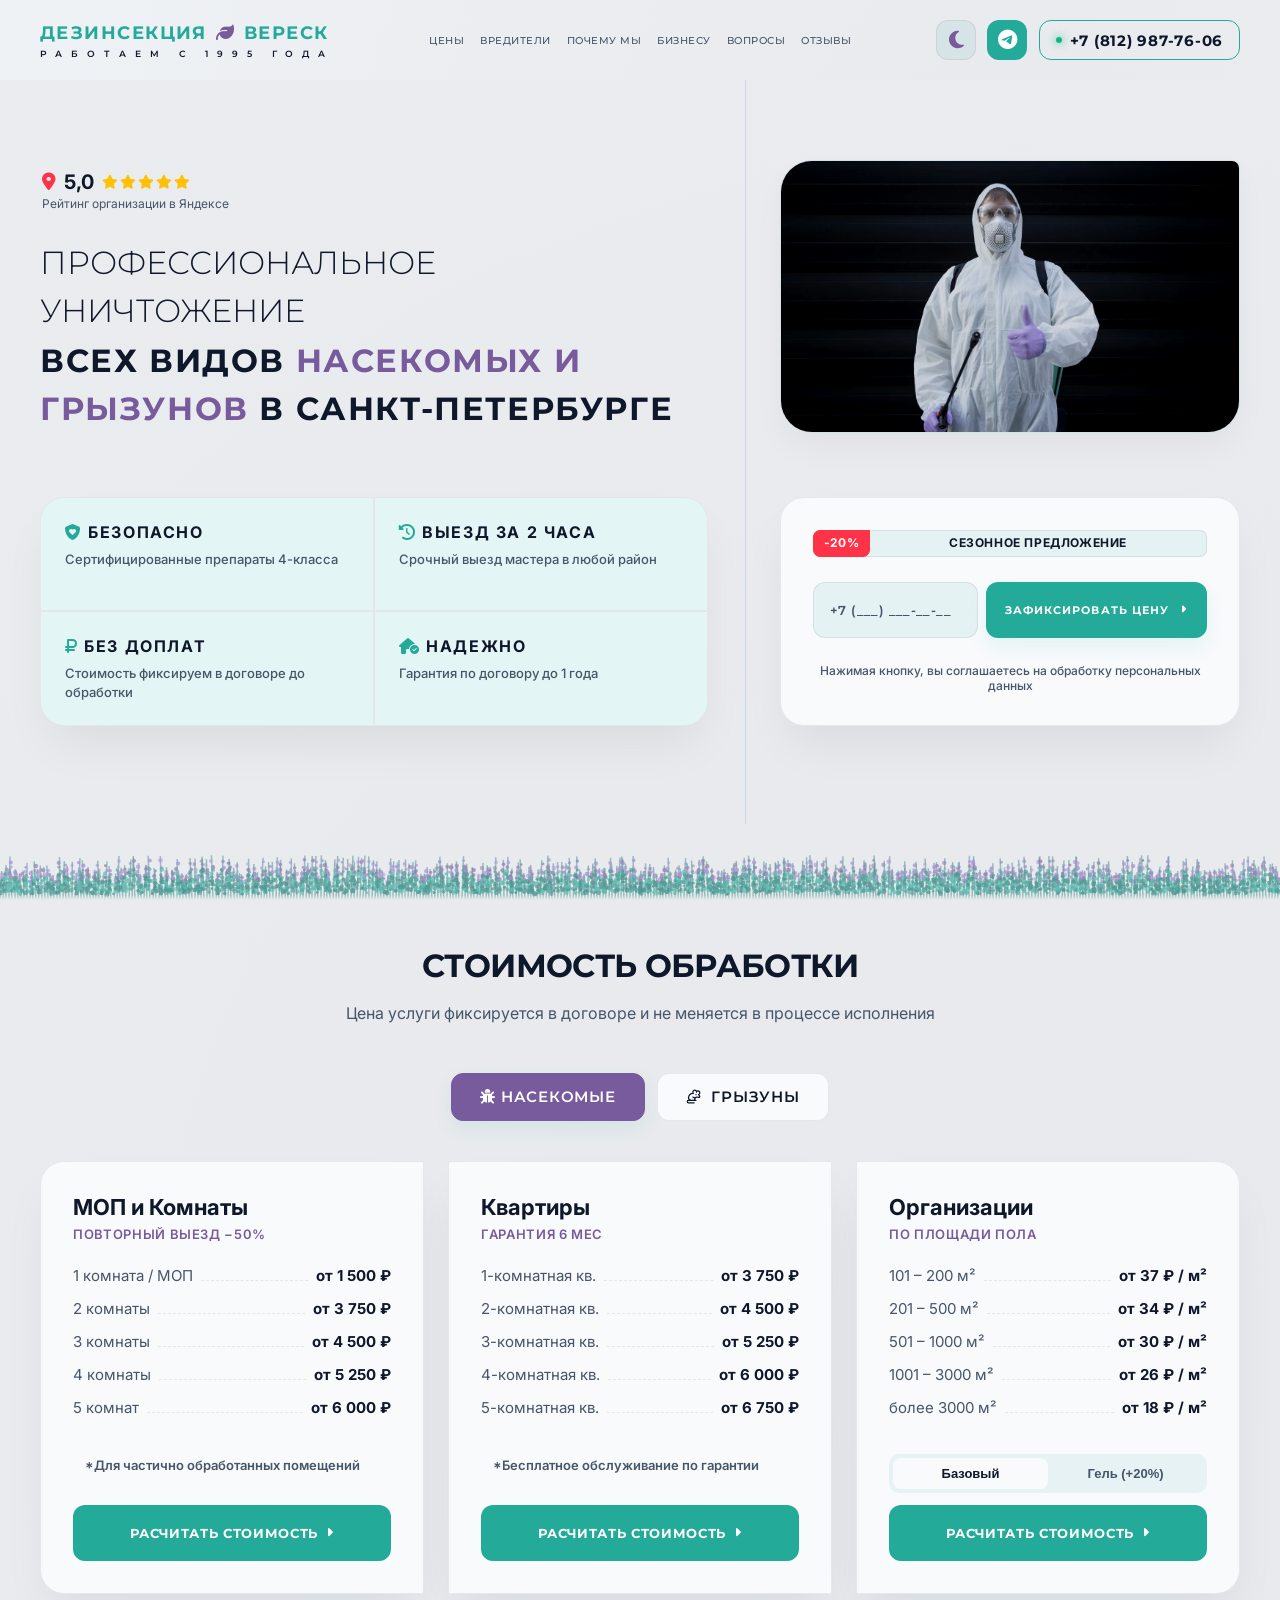
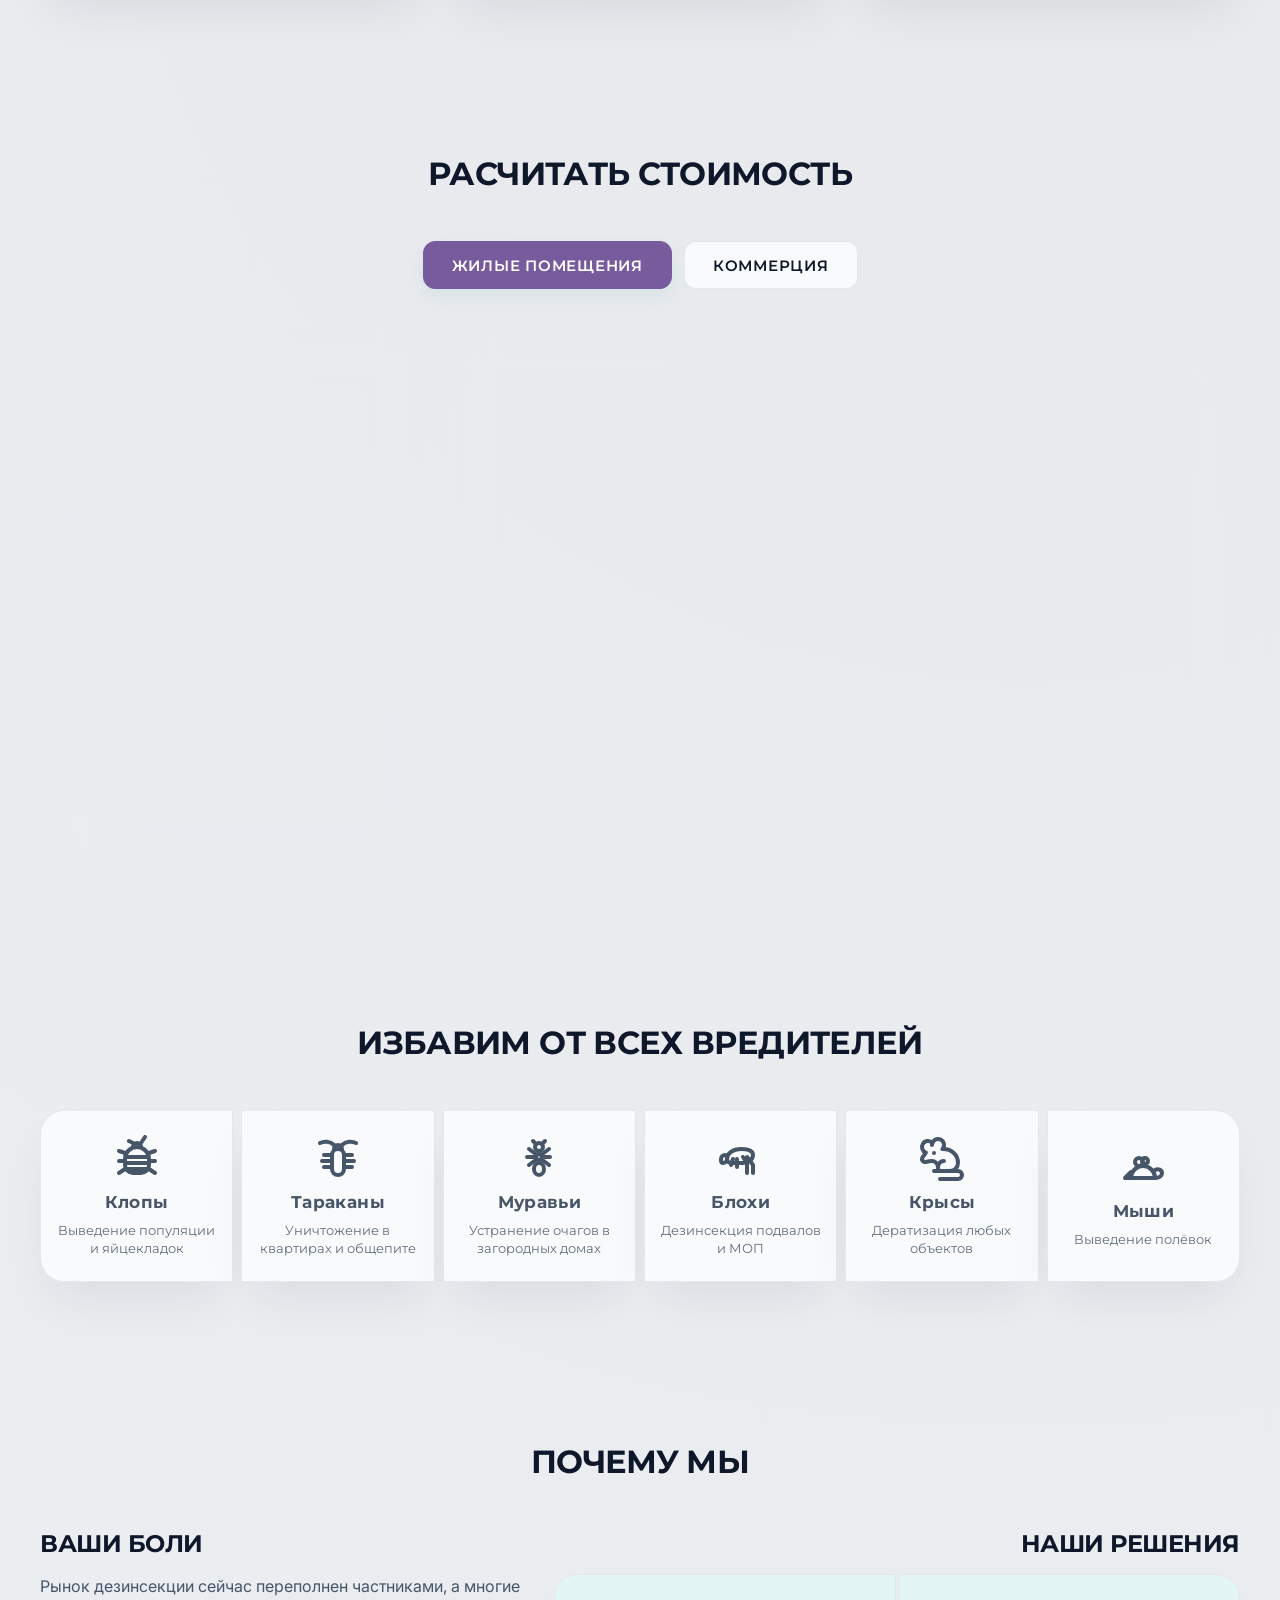
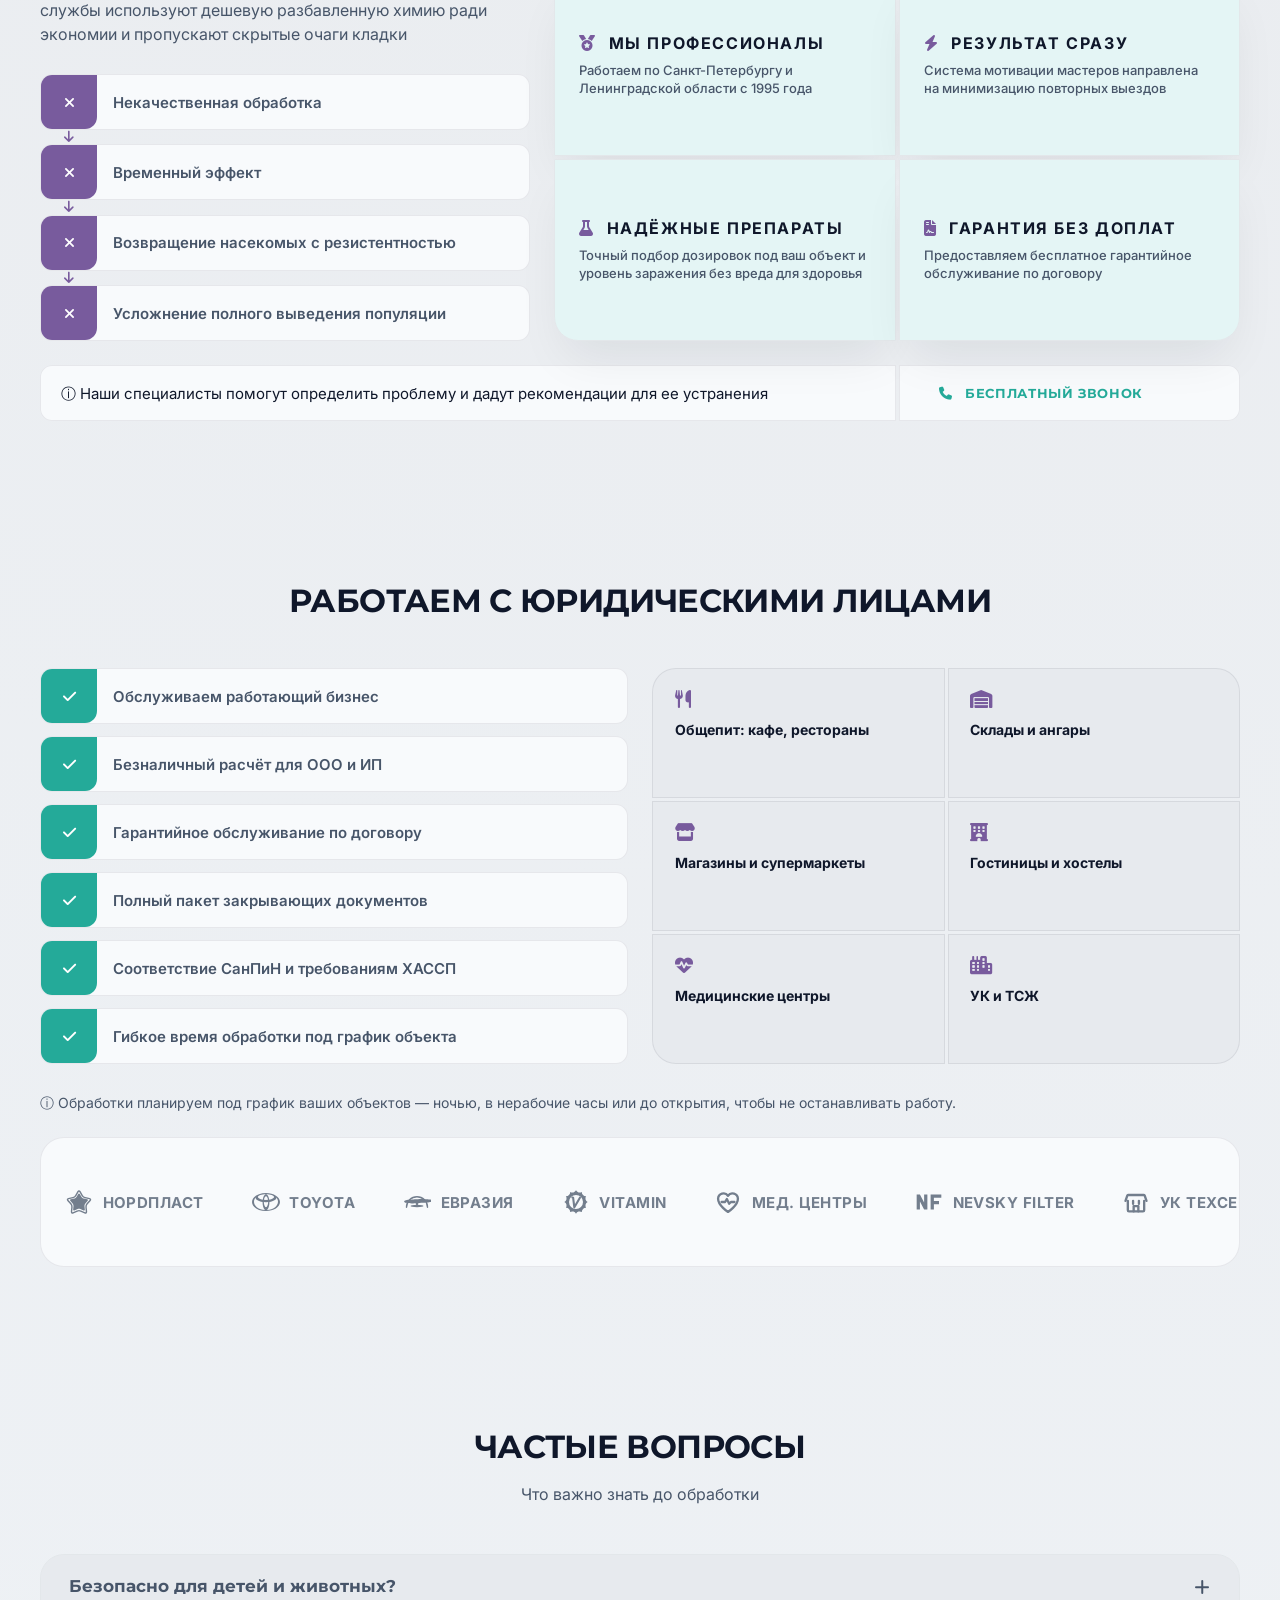
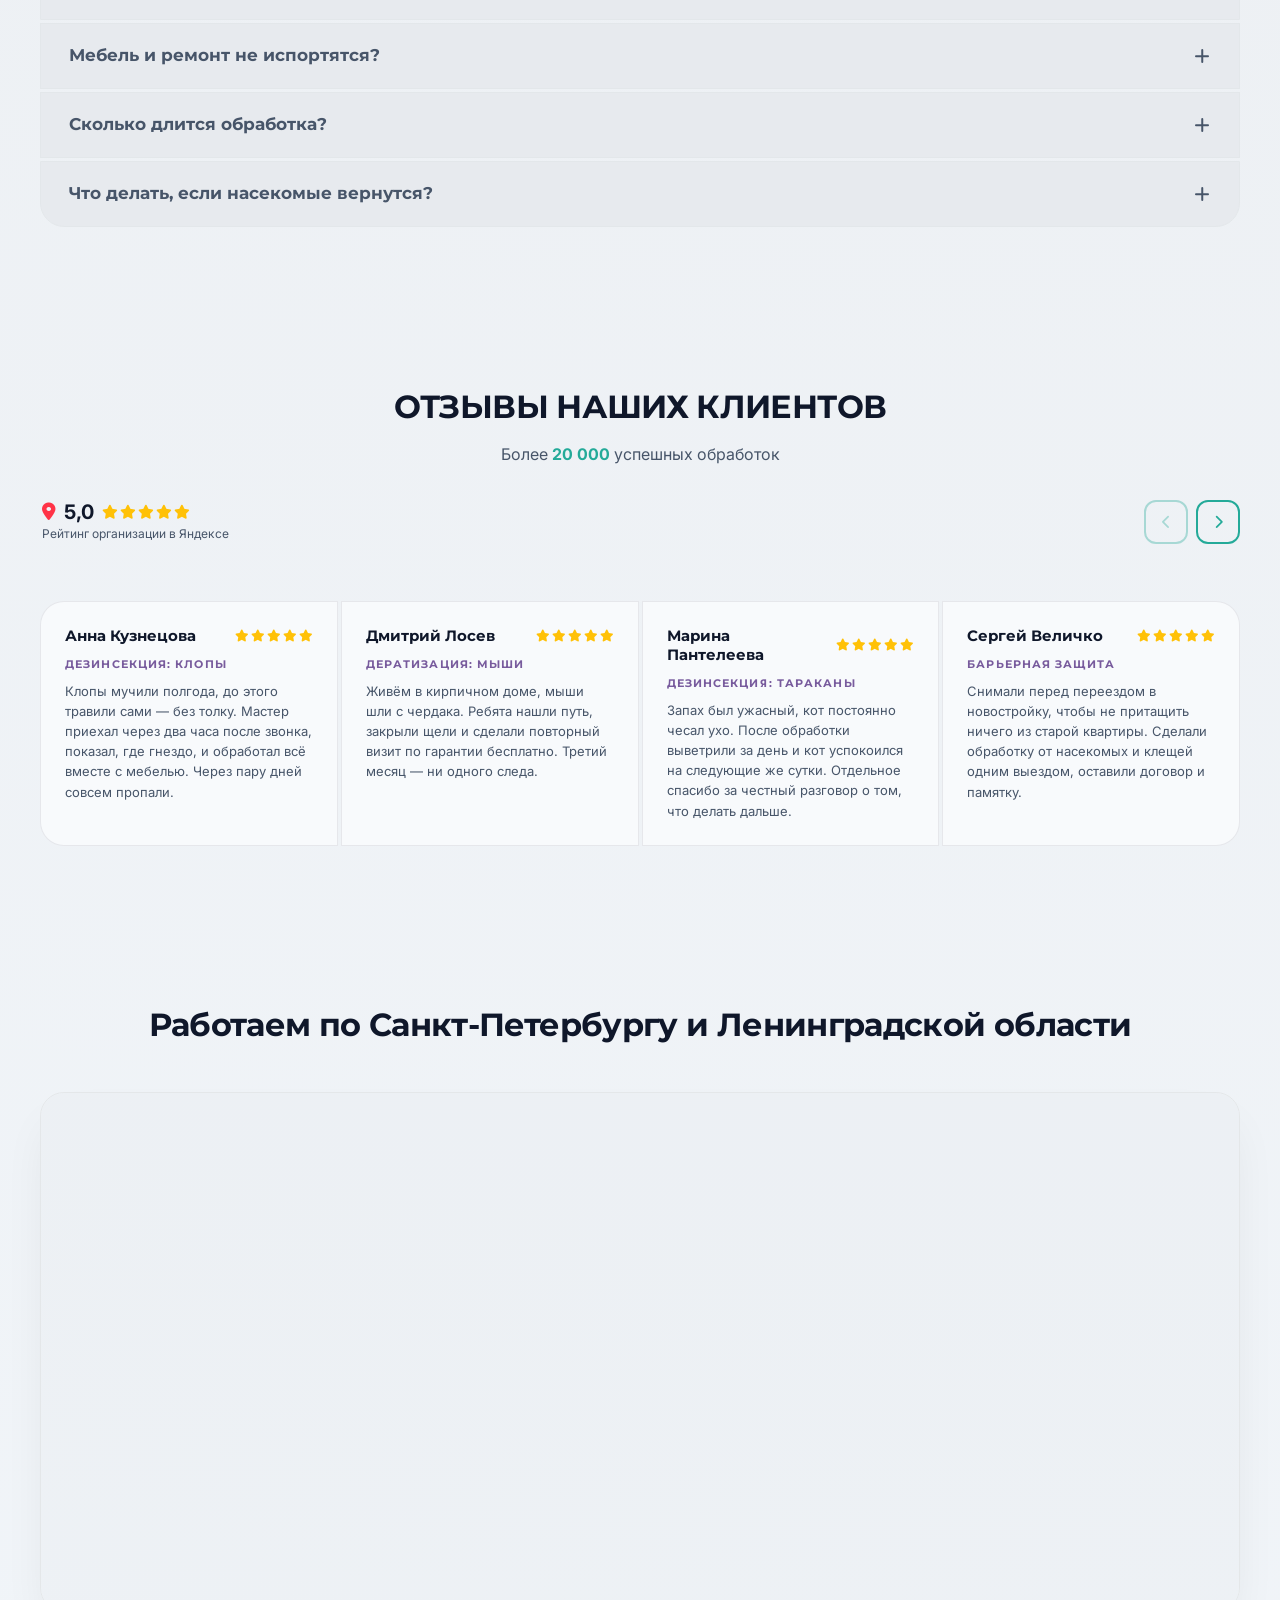
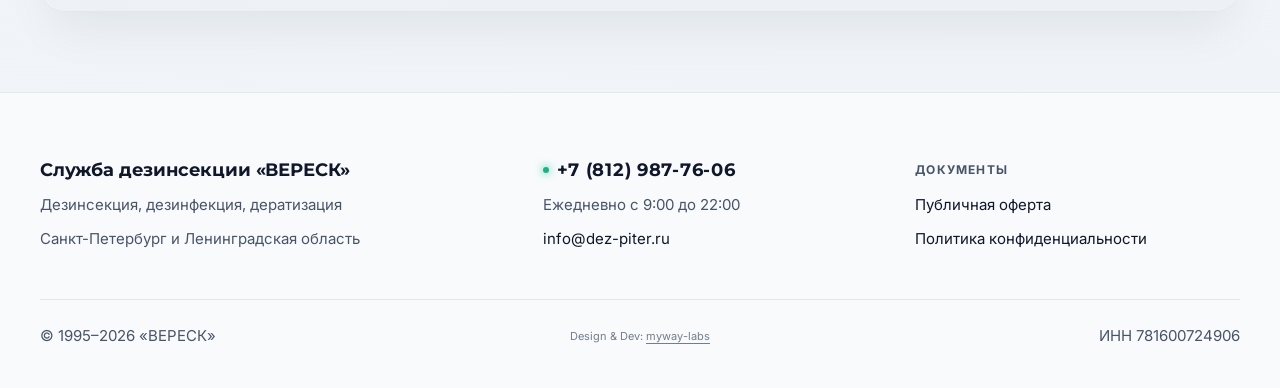
==== index.html @ b28040ed "feat(css): add media query for 1281–1499px band with hero/header max-width In the 1281–1499px band, " ====
<!DOCTYPE html>
<html lang="ru">
<head>
    <meta charset="UTF-8">
    <meta name="viewport" content="width=device-width, initial-scale=1.0">
    <title>ВЕРЕСК — Премиум-сервис дезинсекции в СПб и ЛО</title>
    <!-- Иконки FontAwesome https://fontawesome.com/search?ic=free-collection -->
    <link rel="stylesheet" href="https://cdnjs.cloudflare.com/ajax/libs/font-awesome/6.4.2/css/all.min.css" crossorigin="anonymous" referrerpolicy="no-referrer" />
     <!--Для включения системного шрифта закомментировать блок ниже -->
    <link rel="preconnect" href="https://fonts.googleapis.com">
    <link rel="preconnect" href="https://fonts.gstatic.com" crossorigin>
    <link rel="stylesheet" href="https://fonts.googleapis.com/css2?family=Inter:wght@400;500;600;700&family=Montserrat:wght@300;400;500;600;700;800&display=swap">
    
    <link rel="stylesheet" href="assets/css/style.css">
</head>

<body class="antialiased scroll-smooth">

    <!-- НАВИГАЦИЯ САЙТА (HEADER) -->
    <header class="premium-header">
        <a href="#hero" class="logo-wrap" aria-label="ВЕРЕСК — на главную">
            <span class="logo-main">ДЕЗИНСЕКЦИЯ
                <!-- <i class="fa-brands fa-pagelines logo-icon" aria-hidden="true"></i> ВЕРЕСК</span> -->
                <i class="fa-solid fa-leaf logo-icon" aria-hidden="true"></i> ВЕРЕСК</span>
            <span class="logo-sub">Работаем с 1995 года</span>
        </a>

        <nav class="premium-nav" id="premiumNav">
            <a href="#quiz-section" class="nav-link">Цены</a>
            <a href="#catalog" class="nav-link">Вредители</a>
            <a href="#why-we" class="nav-link">Почему мы</a>
            <a href="#b2b" class="nav-link">Бизнесу</a>
            <a href="#faq" class="nav-link">Вопросы</a>
            <a href="#reviews" class="nav-link">Отзывы</a>
        </nav>

        <div class="right-controls">
            <button class="nav-toggle-btn" id="navToggle" aria-label="Открыть меню" aria-expanded="false" aria-controls="premiumNav">
                <i class="fa-solid fa-bars" id="navToggleIcon"></i>
            </button>
            <button class="theme-toggle-btn" id="themeToggle" title="Сменить тему">
                <i class="fa-solid fa-moon" id="themeIcon"></i>
            </button>
            <div class="header-contacts">
                <a href="https://t.me/veresk_dez_bot" target="_blank" rel="noopener" class="header-telegram-btn" title="Написать нам в Telegram" aria-label="Написать нам в Telegram">
                    <i class="fa-brands fa-telegram" aria-hidden="true"></i>
                </a>
                <a href="tel:+78129877606" class="header-phone">
                    <span class="phone-dot"></span> +7 (812) 987-76-06
                </a>
            </div>
        </div>
    </header>

    <!-- СТРУКТУРНАЯ СЕТКА ГЛАВНОГО ЭКРАНА С СКВОЗНОЙ ЛИНИЕЙ -->
    <main class="hero-section" id="hero">
        <!-- Сквозной разделитель по сетке (58.33% / 41.66%) -->
        <div class="global-vertical-line"></div>

        <div class="hero-layout">

            <!-- РЯД 1: ВЕРХНИЙ (ОФФЕР И ЛОКАЛЬНОЕ ФОТО) -->
            <div class="hero-top-row">
                <!-- Левая сторона оффера -->
                <div class="hero-headline-block">
                    <div class="yandex-rating-badge">
                        <div class="yandex-rating-top">
                            <i class="fa-solid fa-location-dot yandex-marker"></i>
                            <span class="yandex-score">5,0</span>
                            <div class="yandex-stars">
                                <i class="fa-solid fa-star"></i>
                                <i class="fa-solid fa-star"></i>
                                <i class="fa-solid fa-star"></i>
                                <i class="fa-solid fa-star"></i>
                                <i class="fa-solid fa-star"></i>
                            </div>
                        </div>
                        <div class="yandex-rating-bottom">Рейтинг организации в Яндексе</div>
                    </div>
                    <!--<div class="yandex-rating-badge">
                        <div class="yandex-rating-top">
                            <p class="yandex-score"><span class="reviews-num">30 </span>лет опыта</p>
                            <p class="yandex-score"><span class="reviews-num">20 000 </span>успешных обработок</p>
                        </div>
                    </div>-->
                    <h1 class="hero-title">
                        Профессиональное<br class="hero-br"> уничтожение
                        <tracking-bold><span class="hero-kind">всех видов </span><br class="hero-br"><span style="color: var(--accent-color);">насекомых и грызунов</span><span class="hero-geo"> в Санкт-Петербурге</span></tracking-bold>
                    </h1>
                </div>

                <!-- Правая сторона фото -->
                <div class="hero-image-block">
                    <div class="image-container-block">
                        <div class="inline-team-img"></div>
                    </div>
                </div>
            </div>

            <!-- РЯД 2: НИЖНИЙ (ТРИГГЕРЫ И ОКНО АКЦИИ) -->
            <div class="hero-bottom-row">
                <!-- Левая сторона: Сетка преимуществ -->
                <div class="triggers-grid-container">
                    <div class="triggers-grid">
                        <div class="trigger-box">
                            <span class="trigger-num"><i class="fa-solid fa-shield-heart trigger-icon"></i> безопасно</span>
                            <p class="trigger-text">Сертифицированные препараты 4-класса</p>
                        </div>
                        <div class="trigger-box">
                            <span class="trigger-num"><i class="fa-solid fa-clock-rotate-left trigger-icon"></i> выезд за 2 часа</span>
                            <p class="trigger-text">Срочный выезд мастера в любой район</p>
                        </div>
                        <div class="trigger-box">
                            <span class="trigger-num"><i class="fa-solid fa-ruble-sign trigger-icon"></i> без доплат</span>
                            <p class="trigger-text">Стоимость фиксируем в договоре до обработки</p>
                        </div>
                        <div class="trigger-box">
                            <span class="trigger-num"><i class="fa-solid fa-house-circle-check trigger-icon"></i> надежно</span>
                            <p class="trigger-text">Гарантия по договору до 1 года</p>
                        </div>
                    </div>
                </div>

                <!-- Правая сторона: Карточка акции -->
                <div class="premium-cta-box-container">
                    <div class="premium-cta-box">
                        <div class="cta-header">
                            <div class="cta-deal">
                                <span class="cta-discount">-20%</span>
                                <span class="cta-season">Сезонное предложение</span>
                            </div>
                        </div>

                        <form class="cta-form" data-lead="hero">
                            <input class="cta-phone-input" type="tel" name="phone" inputmode="tel" autocomplete="tel" placeholder="+7 (900) 000-00-00" required>
                            <button class="premium-btn lead-submit" type="submit">Зафиксировать цену<i class="fa-solid fa-caret-right"></i>
                            </button>
                        </form>

                        <p class="privacy-snoska">Нажимая кнопку, вы соглашаетесь на обработку персональных данных</p>
                    </div>
                </div>
            </div>

        </div>
    </main>

    <!-- ТОЧКА ПРИВЯЗКИ ДЛЯ СЛЕДУЮЩЕГО БЛОКА (КВИЗА) -->
    <div id="quiz-section"></div>

    <!-- СКРИПТ УПРАВЛЕНИЯ ТЕМАМИ И ИКОНКАМИ -->
    <script>
        const themeToggleBtn = document.getElementById('themeToggle');
        const themeIcon = document.getElementById('themeIcon');
        const bodyElement = document.body;

        const savedTheme = localStorage.getItem('site-theme');
        if (savedTheme === 'dark') {
            bodyElement.classList.add('dark-theme');
            themeIcon.className = 'fa-solid fa-sun';
        } else {
            themeIcon.className = 'fa-solid fa-moon';
        }

        themeToggleBtn.addEventListener('click', () => {
            bodyElement.classList.toggle('dark-theme');

            if (bodyElement.classList.contains('dark-theme')) {
                themeIcon.className = 'fa-solid fa-sun';
                localStorage.setItem('site-theme', 'dark');
            } else {
                themeIcon.className = 'fa-solid fa-moon';
                localStorage.setItem('site-theme', 'light');
            }
        });

        /* МАСКА ТЕЛЕФОНА: только цифры, "+7" уже введён, пустые слоты видны шаблоном "+7 (___) ___-__-__" */
        const phoneInput = document.querySelector('.cta-phone-input');
        let phoneDigits = '';

        function renderPhone() {
            const slot = (phoneDigits + '__________').slice(0, 10);
            phoneInput.value = '+7 (' + slot.slice(0, 3) + ') ' + slot.slice(3, 6) + '-' + slot.slice(6, 8) + '-' + slot.slice(8, 10);
            const pos = phoneInput.value.indexOf('_');
            phoneInput.setSelectionRange(pos, pos < 0 ? phoneInput.value.length : pos);
        }

        if (phoneInput) {
            renderPhone();
            phoneInput.classList.toggle('cta-phone-empty', phoneDigits.length === 0);
            phoneInput.addEventListener('input', () => {
                let d = phoneInput.value.replace(/\D/g, '');
                if (d.startsWith('7')) d = d.slice(1);
                phoneDigits = d.slice(0, 10);
                phoneInput.classList.toggle('cta-phone-empty', phoneDigits.length === 0);
                renderPhone();
            });
            phoneInput.addEventListener('beforeinput', (e) => {
                if (e.inputType === 'deleteContentBackward' || e.inputType === 'deleteContentForward') {
                    e.preventDefault();
                    phoneDigits = phoneDigits.slice(0, -1);
                    renderPhone();
                }
            });
        }
    </script>

    <!-- Контейнер для верескового поля -->
    <div class="heather-field-container">
      <canvas id="heatherFieldCanvas"></canvas>
    </div>

    <!-- Контейнер для калькулятора v1 -->
    <section class="calc-section">
      <div class="calc-container">
        
        <!-- Заголовки блока -->
        <div class="calc-header">
          <h2 class="section-title">Стоимость обработки</h2>
          <p class="calc-subtitle">Цена услуги фиксируется в договоре и не меняется в процессе исполнения</p>
        </div>
    
        <!-- Вкладки направлений (Табы) -->
        <div class="calc-tabs-nav">
          <button class="tab-nav-btn active" data-tab="insects"><i class="fa-solid fa-bug"></i> Насекомые</button>
          <button class="tab-nav-btn" data-tab="rodents"><svg class="tab-icon" xmlns="http://www.w3.org/2000/svg" width="1em" height="1em" viewBox="0 0 24 24" fill="none" stroke="currentColor" stroke-width="2" stroke-linecap="round" stroke-linejoin="round" aria-hidden="true"><path d="M13 22H4a2 2 0 0 1 0-4h12"/><path d="M13.236 18a3 3 0 0 0-2.2-5"/><path d="M16 9h.01"/><path d="M16.82 3.94a3 3 0 1 1 3.237 4.868l1.815 2.587a1.5 1.5 0 0 1-1.5 2.1l-2.872-.453a3 3 0 0 0-3.5 3"/><path d="M17 4.988a3 3 0 1 0-5.2 2.052A7 7 0 0 0 4 14.015 4 4 0 0 0 8 18"/></svg> Грызуны</button>
        </div>
    
        <!-- Сетка тарифов (Для каждой вкладки свои данные) -->
        <!-- ВКЛАДКА: НАСЕКОМЫЕ -->
        <div class="prices-grid active" id="tab-insects">
          
          <!-- Карточка 1: Частичная обработка (Выборочные зоны) -->
          <div class="price-card">
            <div class="card-header">
              <h3 class="card-title">МОП и Комнаты</h3>
              <p class="card-tag">повторный выезд −50%</p>
            </div>
            <ul class="price-list">
              <li><span>1 комната / МОП</span><span class="dots"></span><strong>от 1 500 ₽</strong></li>
              <li><span>2 комнаты</span><span class="dots"></span><strong>от 3 750 ₽</strong></li>
              <li><span>3 комнаты</span><span class="dots"></span><strong>от 4 500 ₽</strong></li>
              <li><span>4 комнаты</span><span class="dots"></span><strong>от 5 250 ₽</strong></li>
              <li><span>5 комнат</span><span class="dots"></span><strong>от 6 000 ₽</strong></li>
            </ul>
            <div class="card-header">
              <p class="mini-tab-btn">*Для частично обработанных помещений</p>
            </div>
            <button class="card-btn btn-mint" data-v2-tab="phys">Расчитать стоимость <i class="fa-solid fa-caret-right"></i></button>
          </div>
    
          <!-- Карточка 2: Полная обработка (Вся квартира) -->
          <div class="price-card">
            <div class="card-header">
              <h3 class="card-title">Квартиры</h3>
              <p class="card-tag">Гарантия 6 мес</p>
            </div>
            <ul class="price-list">
              <li><span>1-комнатная кв.</span><span class="dots"></span><strong>от 3 750 ₽</strong></li>
              <li><span>2-комнатная кв.</span><span class="dots"></span><strong>от 4 500 ₽</strong></li>
              <li><span>3-комнатная кв.</span><span class="dots"></span><strong>от 5 250 ₽</strong></li>
              <li><span>4-комнатная кв.</span><span class="dots"></span><strong>от 6 000 ₽</strong></li>
              <li><span>5-комнатная кв.</span><span class="dots"></span><strong>от 6 750 ₽</strong></li>
            </ul>
            <div class="card-header">
              <p class="mini-tab-btn">*Бесплатное обслуживание по гарантии</p>
            </div>
            <button class="card-btn btn-mint" data-v2-tab="phys">Расчитать стоимость <i class="fa-solid fa-caret-right"></i></button>
          </div>
    
          <!-- Карточка 3: Организации (По площади пола) -->
          <div class="price-card b2b-combined-card">
            <div class="card-header">
              <h3 class="card-title">Организации</h3>
              <p class="card-tag">По площади пола</p>
            </div>

            <!-- Под-вкладка: Базовый тариф -->
            <ul class="price-list subtab-content active" id="subtab-b2b-base">
              <li><span>101 – 200 м²</span><span class="dots"></span><strong>от 37 ₽ / м²</strong></li>
              <li><span>201 – 500 м²</span><span class="dots"></span><strong>от 34 ₽ / м²</strong></li>
              <li><span>501 – 1000 м²</span><span class="dots"></span><strong>от 30 ₽ / м²</strong></li>
              <li><span>1001 – 3000 м²</span><span class="dots"></span><strong>от 26 ₽ / м²</strong></li>
              <li><span>более 3000 м²</span><span class="dots"></span><strong>от 18 ₽ / м²</strong></li>
            </ul>

            <!-- Под-вкладка: Гель (+20%) -->
            <ul class="price-list subtab-content" id="subtab-b2b-gel">
              <li><span>101 – 200 м²</span><span class="dots"></span><strong>от 44.4 ₽ / м²</strong></li>
              <li><span>201 – 500 м²</span><span class="dots"></span><strong>от 40.8 ₽ / м²</strong></li>
              <li><span>501 – 1000 м²</span><span class="dots"></span><strong>от 36.0 ₽ / м²</strong></li>
              <li><span>1001 – 3000 м²</span><span class="dots"></span><strong>от 31.2 ₽ / м²</strong></li>
              <li><span>более 3000 м²</span><span class="dots"></span><strong>от 21.6 ₽ / м²</strong></li>
            </ul>

            <div class="mini-tabs">
              <button class="mini-tab-btn active" data-subtab="b2b-base" data-default>Базовый</button>
              <button class="mini-tab-btn" data-subtab="b2b-gel">Гель (+20%)</button>
            </div>
            <button class="card-btn btn-mint" data-v2-tab="biz">Расчитать стоимость <i class="fa-solid fa-caret-right"></i></button>
          </div>
    
        </div>
    
        <!-- ВКЛАДКА: ГРЫЗУНЫ (та же структура, что у насекомых) -->
        <div class="prices-grid" id="tab-rodents">
          
          <!-- Карточка 1: Частичная обработка (Выборочные зоны) -->
          <div class="price-card">
            <div class="card-header">
              <h3 class="card-title">МОП и Комнаты</h3>
              <p class="card-tag">повторный выезд −50%</p>
            </div>
            <ul class="price-list">
              <li><span>1 комната / МОП</span><span class="dots"></span><strong>от 1 000 ₽</strong></li>
              <li><span>2 комнаты</span><span class="dots"></span><strong>от 3 000 ₽</strong></li>
              <li><span>3 комнаты</span><span class="dots"></span><strong>от 3 500 ₽</strong></li>
              <li><span>4 комнаты</span><span class="dots"></span><strong>от 4 000 ₽</strong></li>
              <li><span>5 комнат</span><span class="dots"></span><strong>от 4 500 ₽</strong></li>
            </ul>
            <div class="card-header">
              <p class="mini-tab-btn">*Для частично обработанных помещений</p>
            </div>
            <button class="card-btn btn-mint" data-v2-tab="phys">Расчитать стоимость <i class="fa-solid fa-caret-right"></i></button>
          </div>
    
          <!-- Карточка 2: Полная обработка (Вся квартира) -->
          <div class="price-card">
            <div class="card-header">
              <h3 class="card-title">Квартиры</h3>
              <p class="card-tag">Гарантия 4 мес</p>
            </div>
            <ul class="price-list">
              <li><span>1-комнатная кв.</span><span class="dots"></span><strong>от 3 000 ₽</strong></li>
              <li><span>2-комнатная кв.</span><span class="dots"></span><strong>от 3 750 ₽</strong></li>
              <li><span>3-комнатная кв.</span><span class="dots"></span><strong>от 4 500 ₽</strong></li>
              <li><span>4-комнатная кв.</span><span class="dots"></span><strong>от 5 250 ₽</strong></li>
              <li><span>5-комнатная кв.</span><span class="dots"></span><strong>от 6 000 ₽</strong></li>
            </ul>
            <div class="card-header">
              <p class="mini-tab-btn">*Бесплатное обслуживание по гарантии</p>
            </div>
            <button class="card-btn btn-mint" data-v2-tab="phys">Расчитать стоимость <i class="fa-solid fa-caret-right"></i></button>
          </div>
    
          <!-- Карточка 3: Организации (По площади пола) -->
          <div class="price-card b2b-combined-card">
            <div class="card-header">
              <h3 class="card-title">Организации</h3>
              <p class="card-tag">По площади пола</p>
            </div>

            <!-- Под-вкладка: Базовый тариф -->
            <ul class="price-list subtab-content active" id="subtab-rod-base">
              <li><span>101 – 200 м²</span><span class="dots"></span><strong>от 37 ₽ / м²</strong></li>
              <li><span>201 – 500 м²</span><span class="dots"></span><strong>от 34 ₽ / м²</strong></li>
              <li><span>501 – 1000 м²</span><span class="dots"></span><strong>от 30 ₽ / м²</strong></li>
              <li><span>1001 – 3000 м²</span><span class="dots"></span><strong>от 26 ₽ / м²</strong></li>
              <li><span>более 3000 м²</span><span class="dots"></span><strong>от 18 ₽ / м²</strong></li>
            </ul>

            <!-- Под-вкладка: Сложный (+20%) -->
            <ul class="price-list subtab-content" id="subtab-rod-hard">
              <li><span>101 – 200 м²</span><span class="dots"></span><strong>от 44.4 ₽ / м²</strong></li>
              <li><span>201 – 500 м²</span><span class="dots"></span><strong>от 40.8 ₽ / м²</strong></li>
              <li><span>501 – 1000 м²</span><span class="dots"></span><strong>от 36.0 ₽ / м²</strong></li>
              <li><span>1001 – 3000 м²</span><span class="dots"></span><strong>от 31.2 ₽ / м²</strong></li>
              <li><span>более 3000 м²</span><span class="dots"></span><strong>от 21.6 ₽ / м²</strong></li>
            </ul>
            <div class="mini-tabs">
              <button class="mini-tab-btn active" data-subtab="rod-base" data-default>Базовый</button>
              <button class="mini-tab-btn" data-subtab="rod-hard">Сложный (+20%)</button>
            </div>
            <button class="card-btn btn-mint" data-v2-tab="biz">Расчитать стоимость <i class="fa-solid fa-caret-right"></i></button>
          </div>
    
        </div>
    
        </div>
    </section>

    <!-- Альтернативный модуль расчёта (v2) — блок для сравнения -->
    <section class="calc-section v2-section" id="calculator">
      <div class="calc-container">

        <!-- Заголовки блока -->
        <div class="calc-header">
          <h2 class="section-title">Расчитать стоимость</h2>
        </div>

        <!-- Вкладки аудитории -->
        <div class="calc-tabs-nav">
          <button class="v2-tab-btn active" data-v2="phys">Жилые помещения</button>
          <button class="v2-tab-btn" data-v2="biz">Коммерция</button>
        </div>

        <!-- ВКЛАДКА: ФИЗИЧЕСКИЕ ЛИЦА -->
        <div class="v2-grid active" id="v2-phys">
          <div class="v2-layout">

            <!-- ЛЕВАЯ СТОРОНА: ЦЕНЫ «ОТ» -->
            <div class="price-card v2-prices">

              <div class="v2-price-group">
                <h3 class="v2-group-title">Комнаты и МОП</h3>
                <p class="v2-group-note">Частичная обработка</p>
                <ul class="price-list">
                  <li><span>Насекомые</span><span class="dots"></span><strong>от 1 500 ₽</strong></li>
                  <li><span>Грызуны</span><span class="dots"></span><strong>от 1 000 ₽</strong></li>
                </ul>
              </div>

              <div class="v2-price-group">
                <h3 class="v2-group-title">Квартиры</h3>
                <p class="v2-group-note">Полная обработка</p>
                <ul class="price-list">
                  <li><span>Насекомые</span><span class="dots"></span><strong>от 3 750 ₽</strong></li>
                  <li><span>Грызуны</span><span class="dots"></span><strong>от 3 000 ₽</strong></li>
                </ul>
              </div>

              <div class="v2-price-group">
                <h3 class="v2-group-title">Условия обслуживания</h3>
                <p class="v2-group-note">Дополнительные положения и гарантия</p>
                <ul class="price-list">
                  <li><span>*Срок гарантийного обслуживания составляет от 4 до 12 месяцев со дня первой обработки.</span>
                  <li><span>*Предусмотрены скидки льготным категориям граждан.</span>
                </ul>
              </div>


            </div>

            <!-- ПРАВАЯ СТОРОНА: ТОЧНЫЙ КАЛЬКУЛЯТОР -->
            <div class="price-card v2-calc">
              <div class="v2-seg">
                <button type="button" class="v2-seg-btn active" data-pest="insects">Тараканы · клопы · блохи</button>
                <button type="button" class="v2-seg-btn" data-pest="rodents">Мыши · крысы</button>
              </div>

              <div class="v2-seg">
                <button type="button" class="v2-seg-btn active" data-type="full">Квартира (полная)</button>
                <button type="button" class="v2-seg-btn" data-type="partial">Комната · МОП (частичная)</button>
              </div>

              <p class="v2-seg-label">Количество комнат:</p>
              <div class="v2-seg v2-rooms-seg">
                <button type="button" class="v2-seg-btn active" data-rooms="1">1</button>
                <button type="button" class="v2-seg-btn" data-rooms="2">2</button>
                <button type="button" class="v2-seg-btn" data-rooms="3">3</button>
                <button type="button" class="v2-seg-btn" data-rooms="4">4</button>
                <button type="button" class="v2-seg-btn" data-rooms="5">5</button>
              </div>

              <div class="v2-extra">
                <label class="v2-check">
                  <input type="checkbox" data-add="1000">
                  <span>Площадь кухни / МОП более 10 м²</span>
                </label>
                <label class="v2-check">
                  <input type="checkbox" data-add="500">
                  <span>Площадь комнаты более 20 м²</span>
                </label>
                <label class="v2-check">
                  <input type="checkbox" data-gel="1">
                  <span>Гель без запаха</span>
                </label>
                <label class="v2-check">
                  <input type="checkbox" data-add="1000">
                  <span>Дополнительное спальное место</span>
                </label>
                <label class="v2-check">
                  <input type="checkbox" data-add="1000">
                  <span>За пределами КАД</span>
                </label>
                <label class="v2-check">
                  <!--По умолчанию включена разовая обработка `checked`-->
                  <input type="checkbox" data-once="1" checked>
                  <span>Разовая обработка</span>
                </label>
              </div>

              <div class="v2-total">
                <div class="v2-total-line">
                  <span>ИТОГО:</span>
                  <strong id="v2-total-price">7 500 ₽</strong>
                </div>
                <div class="v2-total-sub">
                  <p class="v2-guarantee" id="v2-guarantee">Гарантийное обслуживание: 6 мес</p>
                </div>
              </div>
              <div class="lead-row">
                <input class="lead-phone-input" type="tel" inputmode="tel" autocomplete="tel" placeholder="+7 (900) 000-00-00" required>
                <button type="button" class="card-btn btn-mint lead-submit" data-lead="calc-phys">Отправить заявку <i class="fa-solid fa-caret-right"></i></button>
              </div>
            </div>

          </div>
        </div>

        <!-- ВКЛАДКА: ЮРИДИЧЕСКИЕ ЛИЦА -->
        <div class="v2-grid" id="v2-biz">
          <div class="v2-layout">

            <!-- ЛЕВАЯ СТОРОНА: ЦЕНЫ «ОТ» -->
            <div class="price-card v2-prices">
              <div class="v2-price-group">
                <h3 class="v2-group-title">Организации и ТСЖ</h3>
                <p class="v2-group-note">По договору / безнал</p>
                <ul class="price-list">
                  <li><span>101 – 200 м²</span><span class="dots"></span><strong>от 37 ₽ / м²</strong></li>
                  <li><span>201 – 500 м²</span><span class="dots"></span><strong>от 34 ₽ / м²</strong></li>
                  <li><span>501 – 1000 м²</span><span class="dots"></span><strong>от 30 ₽ / м²</strong></li>
                  <li><span>1001 – 3000 м²</span><span class="dots"></span><strong>от 26 ₽ / м²</strong></li>
                  <li><span>3001 – 5000 м²</span><span class="dots"></span><strong>от 24 ₽ / м²</strong></li>
                  <li><span>5001 и более м²</span><span class="dots"></span><strong>от 18 ₽ / м²</strong></li>
                  <li><span>Электроприборы</span><span class="dots"></span><strong>50 ₽ / м²</strong></li>
                </ul>
              </div>

              <div class="v2-price-group">
                <h3 class="v2-group-title">Участки и территории</h3>
                <p class="v2-group-note">Открытый воздух / склады</p>
                <ul class="price-list">
                  <li><span>От вредителей</span><span class="dots"></span><strong>от 350 ₽ / сотка</strong></li>
                </ul>
              </div>

              <div class="v2-price-group">
                <h3 class="v2-group-title">Условия обслуживания</h3>
                <ul class="price-list">
                  <li><span>Разовая обработка</span><span class="dots"></span><strong>от 5 000 ₽</strong></li>
                  <li><span>Договор на обслуживание</span><span class="dots"></span><strong>от 10 000 ₽</strong></li>
                </ul>
              </div>
              
            </div>

            <!-- ПРАВАЯ СТОРОНА: КАЛЬКУЛЯТОР ДЛЯ ОРГАНИЗАЦИЙ -->
            <div class="price-card v2-calc">
              <div class="v2-seg">
                <button type="button" class="v2-seg-btn active" data-pest="insects">Тараканы · клопы · блохи</button>
                <button type="button" class="v2-seg-btn" data-pest="rodents">Мыши · крысы</button>
              </div>
              <h3 class="v2-step-title v2-area-title">Введите площадь, м²:</h3>
              <input class="v2-area-input" id="v2-biz-area" type="number" min="0" step="1" inputmode="numeric" placeholder="100" value="0">

              <div class="v2-extra">
                <label class="v2-check">
                  <input type="checkbox" data-annual="1">
                  <span>Договор на обслуживание</span>
                </label>
                <label class="v2-check v2-insect-only">
                  <input type="checkbox" data-gel="1">
                  <span>Обработка гелем без запаха (+20%)</span>
                </label>
                <label class="v2-check v2-insect-only">
                  <input type="checkbox" data-ceil="1">
                  <span>Потолки выше 3 м (+20%)</span>
                </label>
                <label class="v2-check v2-insect-only">
                  <input type="checkbox" data-complex="1">
                  <span>Несколько видов насекомых (+20%)</span>
                </label>
                <label class="v2-check">
                  <input type="checkbox" data-add="1000">
                  <span>Объект за пределами КАД</span>
                </label>
              </div>

              <div class="v2-total">
                <div class="v2-total-line">
                  <span>ИТОГО:</span>
                  <strong id="v2-total-biz">6 000 ₽</strong>
                </div>
                <div class="v2-total-sub">
                  <p class="v2-guarantee" id="v2-biz-guarantee">Гарантия по договору · мин. заказ 6000</p>
                  <span class="v2-total-rate" id="v2-biz-rate">37 ₽ / м²</span>
                </div>
              </div>
              <div class="lead-row">
                <input class="lead-email-input" type="email" autocomplete="email" placeholder="Ваш email" required>
                <button type="button" class="card-btn btn-mint lead-submit" data-lead="calc-biz">Получить КП <i class="fa-solid fa-envelope"></i></button>
              </div>
            </div>

          </div>
        </div>

      </div>
    </section>

    <!-- БЛОК 3: КАТАЛОГ ВРЕДИТЕЛЕЙ -->
    <section class="calc-section pest-section" id="catalog">
      <div class="calc-container">
        <div class="calc-header">
          <h2 class="section-title">Избавим от всех вредителей</h2>
          <!--<p class="calc-subtitle">Выберите вредителя — подскажем способ обработки и актуальные цены</p>-->
        </div>

        <div class="pest-grid">
          <a class="pest-card" href="#calculator" data-pest-target="insects" aria-label="Обработка от клопов">
            <span class="pest-icon" aria-hidden="true">
              <svg xmlns="http://www.w3.org/2000/svg" viewBox="0 0 24 24" fill="none" stroke="currentColor" stroke-width="2" stroke-linecap="round" stroke-linejoin="round"><path d="M12 6c3.3 0 6 2.7 6 6v3c0 2.2-1.8 4-4 4h-4c-2.2 0-4-1.8-4-4v-3c0-3.3 2.7-6 6-6z"/><path d="M10 6c0-1.1.9-2 2-2s2 .9 2 2"/><path d="M10 4L8 3M14 4l2-3"/><path d="M7 11h10M6.2 14h11.6M7 17h10"/><path d="M6 9L3 8M18 9l3-1M6 13L3 13M18 13l3 0M6 17l-3 2M18 17l3 2"/></svg>
            </span>
            <span class="pest-name">Клопы</span>
            <span class="pest-sub">Выведение популяции и яйцекладок</span>
          </a>

          <a class="pest-card" href="#calculator" data-pest-target="insects" aria-label="Обработка от тараканов">
            <span class="pest-icon" aria-hidden="true">
              <svg xmlns="http://www.w3.org/2000/svg" viewBox="0 0 24 24" fill="none" stroke="currentColor" stroke-width="2" stroke-linecap="round" stroke-linejoin="round"><path d="M10 5C8 3 5 3 3 4M14 5C16 3 19 3 21 4"/><rect x="9" y="7" width="6" height="13" rx="3"/><path d="M10 7c0-1.1.9-2 2-2s2 .9 2 2"/><path d="M9 10H5M15 10h4M9 13H4M15 13h5M9 16H5M15 16h4"/></svg>
            </span>
            <span class="pest-name">Тараканы</span>
            <span class="pest-sub">Уничтожение в квартирах и общепите</span>
          </a>

          <a class="pest-card" href="#calculator" data-pest-target="insects" aria-label="Обработка от муравьёв">
            <span class="pest-icon" aria-hidden="true">
              <svg xmlns="http://www.w3.org/2000/svg" viewBox="0 0 24 24" fill="none" stroke="currentColor" stroke-width="2" stroke-linecap="round" stroke-linejoin="round"><circle cx="12" cy="6" r="2"/><circle cx="12" cy="11" r="1.5"/><ellipse cx="12" cy="17" rx="2.5" ry="3"/><path d="M10.5 4.5L9 3M13.5 4.5L15 3"/><path d="M10.5 11H6M13.5 11h4M11 12l-4 3M13 12l4 3M11 10l-4-3M13 10l4-3"/></svg>
            </span>
            <span class="pest-name">Муравьи</span>
            <span class="pest-sub">Устранение очагов в загородных домах</span>
          </a>

          <a class="pest-card" href="#calculator" data-pest-target="insects" aria-label="Обработка от блох">
            <span class="pest-icon" aria-hidden="true">
              <svg xmlns="http://www.w3.org/2000/svg" viewBox="0 0 24 24" fill="none" stroke="currentColor" stroke-width="2" stroke-linecap="round" stroke-linejoin="round"><path d="M7 14c-1.1 0-2-.9-2-2 0-2.8 3-5 7-5s6 1.3 6 3c0 2.2-2.2 4-5 4H7z"/><path d="M5 12c0 1.1-.9 2-2 2s-1-.9-1-2 .9-2 2-2 1 .9 1 2z"/><path d="M15 11l3 4v4M13 11l2 3v5"/><path d="M8 12l-1 3M10 12v4"/></svg>
            </span>
            <span class="pest-name">Блохи</span>
            <span class="pest-sub">Дезинсекция подвалов и МОП</span>
          </a>

          <a class="pest-card" href="#calculator" data-pest-target="rodents" aria-label="Обработка от крыс">
            <span class="pest-icon" aria-hidden="true">
                <svg xmlns="http://www.w3.org/2000/svg" viewBox="0 0 24 24" fill="none" stroke="currentColor" stroke-width="2" stroke-linecap="round" stroke-linejoin="round">
                  <path d="M11 22h9a2 2 0 0 0 0-4H8"/>
                  <path d="M10.764 18a3 3 0 0 1 2.2-5"/>
                  <path d="M8 9h.01"/>
                  <path d="M7.18 3.94a3 3 0 1 0-3.237 4.868l-1.815 2.587a1.5 1.5 0 0 0 1.5 2.1l2.872-.453a3 3 0 0 1 3.5 3"/>
                  <path d="M7 4.988a3 3 0 1 1 5.2 2.052A7 7 0 0 1 20 14.015a4 4 0 0 1-4 3.985"/>
                </svg>
            </span>
            <span class="pest-name">Крысы</span>
            <span class="pest-sub">Дератизация любых объектов</span>
          </a>

          <a class="pest-card" href="#calculator" data-pest-target="rodents" aria-label="Обработка от мышей">
            <span class="pest-icon" aria-hidden="true">
              <svg xmlns="http://www.w3.org/2000/svg" viewBox="0 0 24 24" fill="none" stroke="currentColor" stroke-width="2" stroke-linecap="round" stroke-linejoin="round"><path d="M6 17c0-3.3 2.7-6 6-6s6 2.7 6 6H6z"/><path d="M6 14l-3 3h3"/><circle cx="10" cy="9" r="2"/><circle cx="13" cy="8.5" r="1.5"/><path d="M18 17c2 0 3.5-1 3.5-2.5S19.5 12 18 13"/></svg>
            </span>
            <span class="pest-name">Мыши</span>
            <span class="pest-sub">Выведение полёвок</span>
          </a>
        </div>
      </div>
    </section>

    <!-- БЛОК 4: ПОЧЕМУ МЫ -->
    <section class="calc-section why-we-section" id="why-we">
    <!-- Заголовок блока -->
    <div class="calc-header">
        <h2 class="section-title">Почему мы</h2>
    </div>
      <div class="calc-container">
        <div class="why-we-layout">

          <!-- Левая часть: проблема рынка -->
          <div class="why-we-left">
            <h3 class="section-subtitle">Ваши боли</h3>
            <p class="why-we-lead">Рынок дезинсекции сейчас переполнен частниками, а многие службы используют дешевую разбавленную химию ради экономии и пропускают скрытые очаги кладки</p>

            <ul class="why-we-chain">
              <li class="why-we-step"><span class="why-we-mark" aria-hidden="true"><i class="fa-solid fa-xmark"></i></span><span class="why-we-text">Некачественная обработка</span></li>
              <li class="why-we-arrow" aria-hidden="true"><i class="fa-solid fa-arrow-down"></i></li>
              <li class="why-we-step"><span class="why-we-mark" aria-hidden="true"><i class="fa-solid fa-xmark"></i></span><span class="why-we-text">Временный эффект</span></li>
              <li class="why-we-arrow" aria-hidden="true"><i class="fa-solid fa-arrow-down"></i></li>
              <li class="why-we-step"><span class="why-we-mark" aria-hidden="true"><i class="fa-solid fa-xmark"></i></span><span class="why-we-text">Возвращение насекомых с резистентностью</span></li>
              <li class="why-we-arrow" aria-hidden="true"><i class="fa-solid fa-arrow-down"></i></li>
              <li class="why-we-step"><span class="why-we-mark" aria-hidden="true"><i class="fa-solid fa-xmark"></i></span><span class="why-we-text">Усложнение полного выведения популяции</span></li>
            </ul>
          </div>

          <!-- Правая часть: преимущества -->
          <div class="why-we-right">
            <h3 class="section-subtitle">Наши решения</h3>
            <div class="why-we-cards">
            <div class="why-we-card">
              <h4 class="card-label"><i class="fa-solid fa-medal why-we-card-icon" aria-hidden="true"></i> Мы профессионалы</h4>
              <p class="why-we-card-text">Работаем по Санкт-Петербургу и Ленинградской области с 1995 года</p>
            </div>

            <div class="why-we-card">
              <h4 class="card-label"><i class="fa-solid fa-bolt why-we-card-icon" aria-hidden="true"></i> Результат сразу</h4>
              <p class="why-we-card-text">Система мотивации мастеров направлена на минимизацию повторных выездов</p>
            </div>

            <div class="why-we-card">
              <h4 class="card-label"><i class="fa-solid fa-flask why-we-card-icon" aria-hidden="true"></i> Надёжные препараты</h4>
              <p class="why-we-card-text">Точный подбор дозировок под ваш объект и уровень заражения без вреда для здоровья</p>
            </div>

            <div class="why-we-card">
              <h4 class="card-label"><i class="fa-solid fa-file-contract why-we-card-icon" aria-hidden="true"></i> Гарантия без доплат</h4>
              <p class="why-we-card-text">Предоставляем бесплатное гарантийное обслуживание по договору</p>
            </div>
            </div>
          </div>

        </div>

        <div class="why-we-note">
          <p class="why-we-note-text">ⓘ Наши специалисты помогут определить проблему и дадут рекомендации для ее устранения</p>
          <div class="why-we-note-actions">
            <a href="tel:+78129877606" class="premium-btn why-we-note-btn"><i class="fa-solid fa-phone"></i>Бесплатный звонок</a>
            <a href="https://t.me/veresk_dez_bot" target="_blank" rel="noopener" class="why-we-note-tg" title="Написать нам в Telegram" aria-label="Написать нам в Telegram">
              <i class="fa-brands fa-telegram" aria-hidden="true"></i>
            </a>
          </div>
        </div>
      </div>
    </section>

    <!-- БЛОК 5: ДЛЯ БИЗНЕСА И ЮРИДИЧЕСКИХ ЛИЦ -->
    <section class="calc-section b2b-section" id="b2b">
      <div class="calc-container">
        <div class="calc-header">
          <h2 class="section-title">Работаем с юридическими лицами</h2>
        </div>

        <div class="b2b-layout">
          <!-- Левая часть: условия работы с юрлицами -->
          <div class="b2b-left">
            <ul class="b2b-list">
              <li class="b2b-item"><span class="b2b-mark" aria-hidden="true"><i class="fa-solid fa-check"></i></span><span>Обслуживаем работающий бизнес</span></li>
              <li class="b2b-item"><span class="b2b-mark" aria-hidden="true"><i class="fa-solid fa-check"></i></span><span>Безналичный расчёт для ООО и ИП</span></li>
              <li class="b2b-item"><span class="b2b-mark" aria-hidden="true"><i class="fa-solid fa-check"></i></span><span>Гарантийное обслуживание по договору</span></li>
              <li class="b2b-item"><span class="b2b-mark" aria-hidden="true"><i class="fa-solid fa-check"></i></span><span>Полный пакет закрывающих документов</span></li>
              <li class="b2b-item"><span class="b2b-mark" aria-hidden="true"><i class="fa-solid fa-check"></i></span><span>Соответствие СанПиН и требованиям ХАССП</span></li>
              <li class="b2b-item"><span class="b2b-mark" aria-hidden="true"><i class="fa-solid fa-check"></i></span><span>Гибкое время обработки под график объекта</span></li>
            </ul>
          </div>

          <!-- Правая часть: типы объектов -->
          <div class="b2b-right">
            <div class="b2b-tags">
              <span class="b2b-tag"><i class="fa-solid fa-utensils" aria-hidden="true"></i> Общепит: кафе, рестораны</span>
              <span class="b2b-tag"><i class="fa-solid fa-warehouse" aria-hidden="true"></i> Склады и ангары</span>
              <span class="b2b-tag"><i class="fa-solid fa-store" aria-hidden="true"></i> Магазины и супермаркеты</span>
              <span class="b2b-tag"><i class="fa-solid fa-hotel" aria-hidden="true"></i> Гостиницы и хостелы</span>
              <span class="b2b-tag"><i class="fa-solid fa-heart-pulse" aria-hidden="true"></i> Медицинские центры</span>
              <span class="b2b-tag"><i class="fa-solid fa-city" aria-hidden="true"></i> УК и ТСЖ</span>
            </div>
          </div>
        </div>

        <!-- Строка перед лентой, во всю ширину контейнера -->
        <p class="b2b-lead"> ⓘ Обработки планируем под график ваших объектов — ночью, в нерабочие часы или до открытия, чтобы не останавливать работу.</p>

        <!-- Нижний ярус: бесконечная бегущая строка с клиентами -->
        <div class="b2b-marquee" aria-label="Компании, которые мы обслуживаем">
          <div class="b2b-marquee-track">
            <!-- Набор повторяется дважды: второй экземпляр скрыт от скринридера -->
            <ul class="b2b-marquee-group">
              <li class="b2b-brand">
                  <span class="b2b-brand-icon" aria-hidden="true">
                    <svg xmlns="http://www.w3.org/2000/svg" viewBox="0 0 24 24" fill="none" stroke="currentColor" stroke-width="1.5" stroke-linecap="round" stroke-linejoin="round">
                      <path transform="translate(1.05 1.05) scale(0.86)" stroke-width="1.4" d="M1.65 11.23c-.72-.81-.44-1.65.61-1.88l4.34-.94c1.06-.23,2.37-1.18,2.91-2.11l2.23-3.83c.54-.93 1.44-.93 1.98 0l2.23 3.83c.54.93 1.85,1.88,2.91,2.11l4.34.94c1.06.23 1.33 1.07.61 1.88l-2.96,3.31c-.72.81-1.22,2.34-1.11,3.42l.45,4.41c.11,1.07-.61,1.6-1.6,1.16l-4.07-1.79c-.99-.44-2.61-.44-3.6 0l-4.07,1.79c-.99.44-1.71-.09-1.6-1.16l.45-4.41c.11-1.07-.39-2.61-1.11-3.42l-2.96-3.31z" />
                      <path transform="translate(3.47 3.47) scale(0.67)" fill="currentColor" stroke="none" d="M1.65 11.23c-.72-.81-.44-1.65.61-1.88l4.34-.94c1.06-.23,2.37-1.18,2.91-2.11l2.23-3.83c.54-.93 1.44-.93 1.98 0l2.23 3.83c.54.93 1.85,1.88,2.91,2.11l4.34.94c1.06.23 1.33 1.07.61 1.88l-2.96,3.31c-.72.81-1.22,2.34-1.11,3.42l.45,4.41c.11,1.07-.61,1.6-1.6,1.16l-4.07-1.79c-.99-.44-2.61-.44-3.6 0l-4.07,1.79c-.99.44-1.71-.09-1.6-1.16l.45-4.41c.11-1.07-.39-2.61-1.11-3.42l-2.96-3.31z" />
                    </svg>
                  </span>
                  <span class="b2b-brand-name">НОРDПЛАСТ</span>
              </li>
              <li class="b2b-brand">
                <span class="b2b-brand-icon" aria-hidden="true">
                  <svg xmlns="http://www.w3.org/2000/svg" viewBox="0 0 24 24" fill="currentColor"><path d="M12 4.236c-6.627 0-12 3.476-12 7.762 0 4.289 5.373 7.766 12 7.766s12-3.476 12-7.766-5.373-7.762-12-7.762zm0 12.196c-.986 0-1.79-1.942-1.84-4.385a21.093 21.093 0 0 0 3.68 0c-.05 2.442-.854 4.385-1.84 4.385zm-1.719-6.324c.268-1.727.937-2.953 1.719-2.953s1.45 1.226 1.719 2.953a19.436 19.436 0 0 1-3.438 0zM12 5.358c-1.287 0-2.385 1.928-2.79 4.619-2.44-.38-4.143-1.248-4.143-2.256 0-1.36 3.104-2.461 6.933-2.461 3.83 0 6.933 1.102 6.933 2.461 0 1.008-1.703 1.876-4.143 2.256-.405-2.69-1.503-4.618-2.79-4.618zm-10.28 6.35c0-1.315.507-2.55 1.388-3.61-.009.074-.015.15-.015.226 0 1.657 2.485 3.07 5.953 3.59-.003.12-.003.242-.003.364 0 3.09.866 5.705 2.063 6.593-5.26-.317-9.385-3.403-9.385-7.163zm11.174 7.163c1.197-.888 2.063-3.504 2.063-6.593 0-.123-.002-.243-.003-.363 3.466-.52 5.953-1.932 5.953-3.591 0-.076-.006-.152-.015-.226.881 1.063 1.387 2.295 1.387 3.61 0 3.76-4.125 6.846-9.385 7.163zm0 0Z"/></svg>
                </span>
                <span class="b2b-brand-name">TOYOTA</span>
              </li>
              <li class="b2b-brand">
                <span class="b2b-brand-icon" aria-hidden="true">
                <svg xmlns="http://w3.org" viewBox="0 0 24 24" fill="none" stroke="currentColor" stroke-width="1.2" stroke-linecap="round" stroke-linejoin="round">
                    <path d="M3 16.5 A9 9 0 0 1 21 16.5" />
                    <path d="M1 11.5c0-.6.6-1 1.5-1.1.8 0 1.2-.4 2-.3.7.2 1.3-.2 2 0 .5-.3 1.2-.1 1.7-.3 1.2.3 2.3-.2 3.5-.1.8-.3 1.6-.1 2.3-.3 1.2.2 2.3-.3 3.5-.1.5.2 1.2.1 1.7.3.7-.1 1.3.2 2 0 .8 0 1.2.4 2 .3.9.1 1.5.5 1.5 1.1 0 .6-.6 1-1.5 1.1-.8 0-1.2.4-2 .3-.7-.2-1.3.2-2 0-.5.3-1.2.1-1.7.3-1.2-.3-2.3.2-3.5.1-.8.3-1.6.1-2.3.4-1.2-.2-2.3.2-3.5.1-.5-.2-1.2-.1-1.7-.3-.7.1-1.3-.2-2 0-.8 0-1.2-.4-2-.3-.9-.1-1.5-.5-1.5-1.1z" fill="currentColor" stroke="none" />
                    <path d="M11 12.5h2v2h-2z" fill="currentColor" stroke="none" />
                    <path d="M6.5 15.5c0-.6 2-.9 5.5-.9s5.5.3 5.5.9c0 .6-2 .9-5.5.9s-5.5-.3-5.5-.9z" fill="currentColor" stroke="none" />
                </svg>
                </span>
                <span class="b2b-brand-name">ЕВРАЗИЯ</span>
              </li>
              <li class="b2b-brand">
                  <span class="b2b-brand-icon" aria-hidden="true">
                    <svg xmlns="http://www.w3.org/2000/svg" viewBox="0 0 24 24" fill="currentColor">
                      <path fill-rule="evenodd" d="M12.00 2.00 A3.47 3.47 0 0 0 17.00 3.34 A3.47 3.47 0 0 0 20.66 7.00 A3.47 3.47 0 0 0 22.00 12.00 A3.47 3.47 0 0 0 20.66 17.00 A3.47 3.47 0 0 0 17.00 20.66 A3.47 3.47 0 0 0 12.00 22.00 A3.47 3.47 0 0 0 7.00 20.66 A3.47 3.47 0 0 0 3.34 17.00 A3.47 3.47 0 0 0 2.00 12.00 A3.47 3.47 0 0 0 3.34 7.00 A3.47 3.47 0 0 0 7.00 3.34 A3.47 3.47 0 0 0 12.00 2.00 Z M12 6a6 6 0 1 0 0 12 6 6 0 0 0 0-12z" />
                      <path fill="none" stroke="currentColor" stroke-width="1.8" stroke-linecap="round" stroke-linejoin="round" d="M8.88 8.13 L9.52 8.33 L10.58 16.58 L15.37 8.33" />
                    </svg>
                  </span>
                  <span class="b2b-brand-name">VITAMIN</span>
              </li>
              <li class="b2b-brand">
                <span class="b2b-brand-icon" aria-hidden="true">
                  <svg xmlns="http://www.w3.org/2000/svg" viewBox="0 0 24 24" fill="none" stroke="currentColor" stroke-width="2" stroke-linecap="round" stroke-linejoin="round"><path d="M12 20.5S3.5 15 3.5 9.2A4.7 4.7 0 0 1 12 6.6a4.7 4.7 0 0 1 8.5 2.6c0 5.8-8.5 11.3-8.5 11.3z"/><path d="M6.5 12h3l1.5-2.5 2 4 1.5-1.5h3"/></svg>
                </span>
                <span class="b2b-brand-name">Мед. центры</span>
              </li>
              <li class="b2b-brand">
                  <span class="b2b-brand-icon" aria-hidden="true">
                    <svg xmlns="http://www.w3.org/2000/svg" viewBox="-1.8 2 30.1 20" fill="currentColor">
                      <path d="M0 4h3.5l4.5 8.5V4h3.5v16H8L3.5 11.5V20H0V4z" />
                      <path d="M15 4h11.5v3.5H18.5V11h5.5v3.5H18.5V20H15V4z" />
                    </svg>
                  </span>
                  <span class="b2b-brand-name">NEVSKY FILTER</span>
              </li>
              <li class="b2b-brand">
                <span class="b2b-brand-icon" aria-hidden="true">
                  <svg xmlns="http://www.w3.org/2000/svg" viewBox="0 0 24 24" fill="none" stroke="currentColor" stroke-width="2" stroke-linecap="round" stroke-linejoin="round"><path d="M3 11l1.6-4.6A1 1 0 0 1 5.5 6h13a1 1 0 0 1 .9.4L21 11"/><path d="M5 11v8a1 1 0 0 0 1 1h12a1 1 0 0 0 1-1v-8"/><path d="M10 20v-4.5h4V20"/><path d="M9.5 11v2.5M14.5 11v2.5"/></svg>
                </span>
                <span class="b2b-brand-name">УК ТЕХСЕРВИС</span>
              </li>
            </ul>
            <ul class="b2b-marquee-group" aria-hidden="true">
              <li class="b2b-brand">
                <span class="b2b-brand-icon" aria-hidden="true">
                  <svg xmlns="http://www.w3.org/2000/svg" viewBox="0 0 24 24" fill="none" stroke="currentColor" stroke-width="1.5" stroke-linecap="round" stroke-linejoin="round">
                      <path transform="translate(1.05 1.05) scale(0.86)" stroke-width="1.4" d="M1.65 11.23c-.72-.81-.44-1.65.61-1.88l4.34-.94c1.06-.23,2.37-1.18,2.91-2.11l2.23-3.83c.54-.93 1.44-.93 1.98 0l2.23 3.83c.54.93 1.85,1.88,2.91,2.11l4.34.94c1.06.23 1.33 1.07.61 1.88l-2.96,3.31c-.72.81-1.22,2.34-1.11,3.42l.45,4.41c.11,1.07-.61,1.6-1.6,1.16l-4.07-1.79c-.99-.44-2.61-.44-3.6 0l-4.07,1.79c-.99.44-1.71-.09-1.6-1.16l.45-4.41c.11-1.07-.39-2.61-1.11-3.42l-2.96-3.31z" />
                      <path transform="translate(3.47 3.47) scale(0.67)" fill="currentColor" stroke="none" d="M1.65 11.23c-.72-.81-.44-1.65.61-1.88l4.34-.94c1.06-.23,2.37-1.18,2.91-2.11l2.23-3.83c.54-.93 1.44-.93 1.98 0l2.23 3.83c.54.93 1.85,1.88,2.91,2.11l4.34.94c1.06.23 1.33 1.07.61 1.88l-2.96,3.31c-.72.81-1.22,2.34-1.11,3.42l.45,4.41c.11,1.07-.61,1.6-1.6,1.16l-4.07-1.79c-.99-.44-2.61-.44-3.6 0l-4.07,1.79c-.99.44-1.71-.09-1.6-1.16l.45-4.41c.11-1.07-.39-2.61-1.11-3.42l-2.96-3.31z" />
                    </svg>
                </span>
                <span class="b2b-brand-name">НОРDПЛАСТ</span>
              </li>
              <li class="b2b-brand">
                <span class="b2b-brand-icon" aria-hidden="true">
                  <svg xmlns="http://www.w3.org/2000/svg" viewBox="0 0 24 24" fill="currentColor"><path d="M12 4.236c-6.627 0-12 3.476-12 7.762 0 4.289 5.373 7.766 12 7.766s12-3.476 12-7.766-5.373-7.762-12-7.762zm0 12.196c-.986 0-1.79-1.942-1.84-4.385a21.093 21.093 0 0 0 3.68 0c-.05 2.442-.854 4.385-1.84 4.385zm-1.719-6.324c.268-1.727.937-2.953 1.719-2.953s1.45 1.226 1.719 2.953a19.436 19.436 0 0 1-3.438 0zM12 5.358c-1.287 0-2.385 1.928-2.79 4.619-2.44-.38-4.143-1.248-4.143-2.256 0-1.36 3.104-2.461 6.933-2.461 3.83 0 6.933 1.102 6.933 2.461 0 1.008-1.703 1.876-4.143 2.256-.405-2.69-1.503-4.618-2.79-4.618zm-10.28 6.35c0-1.315.507-2.55 1.388-3.61-.009.074-.015.15-.015.226 0 1.657 2.485 3.07 5.953 3.59-.003.12-.003.242-.003.364 0 3.09.866 5.705 2.063 6.593-5.26-.317-9.385-3.403-9.385-7.163zm11.174 7.163c1.197-.888 2.063-3.504 2.063-6.593 0-.123-.002-.243-.003-.363 3.466-.52 5.953-1.932 5.953-3.591 0-.076-.006-.152-.015-.226.881 1.063 1.387 2.295 1.387 3.61 0 3.76-4.125 6.846-9.385 7.163zm0 0Z"/></svg>
                </span>
                <span class="b2b-brand-name">TOYOTA</span>
              </li>
              <li class="b2b-brand">
                <span class="b2b-brand-icon" aria-hidden="true">
                <svg xmlns="http://w3.org" viewBox="0 0 24 24" fill="none" stroke="currentColor" stroke-width="1.2" stroke-linecap="round" stroke-linejoin="round">
                    <path d="M3 16.5 A9 9 0 0 1 21 16.5" />
                    <path d="M1 11.5c0-.6.6-1 1.5-1.1.8 0 1.2-.4 2-.3.7.2 1.3-.2 2 0 .5-.3 1.2-.1 1.7-.3 1.2.3 2.3-.2 3.5-.1.8-.3 1.6-.1 2.3-.3 1.2.2 2.3-.3 3.5-.1.5.2 1.2.1 1.7.3.7-.1 1.3.2 2 0 .8 0 1.2.4 2 .3.9.1 1.5.5 1.5 1.1 0 .6-.6 1-1.5 1.1-.8 0-1.2.4-2 .3-.7-.2-1.3.2-2 0-.5.3-1.2.1-1.7.3-1.2-.3-2.3.2-3.5.1-.8.3-1.6.1-2.3.4-1.2-.2-2.3.2-3.5.1-.5-.2-1.2-.1-1.7-.3-.7.1-1.3-.2-2 0-.8 0-1.2-.4-2-.3-.9-.1-1.5-.5-1.5-1.1z" fill="currentColor" stroke="none" />
                    <path d="M11 12.5h2v2h-2z" fill="currentColor" stroke="none" />
                    <path d="M6.5 15.5c0-.6 2-.9 5.5-.9s5.5.3 5.5.9c0 .6-2 .9-5.5.9s-5.5-.3-5.5-.9z" fill="currentColor" stroke="none" />
                </svg>
                </span>
                <span class="b2b-brand-name">ЕВРАЗИЯ</span>
              </li>
              <li class="b2b-brand">
                <span class="b2b-brand-icon" aria-hidden="true">
                  <svg xmlns="http://www.w3.org/2000/svg" viewBox="0 0 24 24" fill="currentColor">
                    <path fill-rule="evenodd" d="M12.00 2.00 A3.47 3.47 0 0 0 17.00 3.34 A3.47 3.47 0 0 0 20.66 7.00 A3.47 3.47 0 0 0 22.00 12.00 A3.47 3.47 0 0 0 20.66 17.00 A3.47 3.47 0 0 0 17.00 20.66 A3.47 3.47 0 0 0 12.00 22.00 A3.47 3.47 0 0 0 7.00 20.66 A3.47 3.47 0 0 0 3.34 17.00 A3.47 3.47 0 0 0 2.00 12.00 A3.47 3.47 0 0 0 3.34 7.00 A3.47 3.47 0 0 0 7.00 3.34 A3.47 3.47 0 0 0 12.00 2.00 Z M12 6a6 6 0 1 0 0 12 6 6 0 0 0 0-12z" />
                    <path fill="none" stroke="currentColor" stroke-width="1.8" stroke-linecap="round" stroke-linejoin="round" d="M8.88 8.13 L9.52 8.33 L10.58 16.58 L15.37 8.33" />
                  </svg>
                </span>
                <span class="b2b-brand-name">VITAMIN</span>
              </li>
              <li class="b2b-brand">
                <span class="b2b-brand-icon" aria-hidden="true">
                  <svg xmlns="http://www.w3.org/2000/svg" viewBox="0 0 24 24" fill="none" stroke="currentColor" stroke-width="2" stroke-linecap="round" stroke-linejoin="round"><path d="M12 20.5S3.5 15 3.5 9.2A4.7 4.7 0 0 1 12 6.6a4.7 4.7 0 0 1 8.5 2.6c0 5.8-8.5 11.3-8.5 11.3z"/><path d="M6.5 12h3l1.5-2.5 2 4 1.5-1.5h3"/></svg>
                </span>
                <span class="b2b-brand-name">Мед. центры</span>
              </li>
              <li class="b2b-brand">
                <span class="b2b-brand-icon" aria-hidden="true">
                  <svg xmlns="http://www.w3.org/2000/svg" viewBox="-1.8 2 30.1 20" fill="currentColor">
                      <path d="M0 4h3.5l4.5 8.5V4h3.5v16H8L3.5 11.5V20H0V4z" />
                      <path d="M15 4h11.5v3.5H18.5V11h5.5v3.5H18.5V20H15V4z" />
                    </svg>
                </span>
                <span class="b2b-brand-name">NEVSKY FILTER</span>
              </li>
              <li class="b2b-brand">
                <span class="b2b-brand-icon" aria-hidden="true">
                  <svg xmlns="http://www.w3.org/2000/svg" viewBox="0 0 24 24" fill="none" stroke="currentColor" stroke-width="2" stroke-linecap="round" stroke-linejoin="round"><path d="M3 11l1.6-4.6A1 1 0 0 1 5.5 6h13a1 1 0 0 1 .9.4L21 11"/><path d="M5 11v8a1 1 0 0 0 1 1h12a1 1 0 0 0 1-1v-8"/><path d="M10 20v-4.5h4V20"/><path d="M9.5 11v2.5M14.5 11v2.5"/></svg>
                </span>
                <span class="b2b-brand-name">УК ТЕХСЕРВИС</span>
              </li>
            </ul>
          </div>
        </div>
      </div>
    </section>

    <!-- ======================================================================
         БЛОК 6: FAQ — монолитный стек вопросов
         ====================================================================== -->
    <section class="calc-section faq-section" id="faq">
      <div class="calc-container">

        <div class="calc-header">
          <h2 class="section-title">Частые вопросы</h2>
          <p class="calc-subtitle">Что важно знать до обработки</p>
        </div>

        <div class="faq-list">

          <div class="faq-item">
            <h3 class="faq-heading">
              <button class="faq-btn" id="faq-btn-1" type="button" aria-expanded="false" aria-controls="faq-answer-1">
                <span class="faq-question">Безопасно для детей и животных?</span>
                <span class="faq-plus" aria-hidden="true"></span>
              </button>
            </h3>
            <div class="faq-answer" id="faq-answer-1" role="region" aria-labelledby="faq-btn-1">
              <div class="faq-answer-inner">
                <p class="faq-answer-text">Да. Препараты 4-го класса безопасности. Достаточно проветрить объект и протереть столы мыльно-содовым раствором.</p>
              </div>
            </div>
          </div>

          <div class="faq-item">
            <h3 class="faq-heading">
              <button class="faq-btn" id="faq-btn-2" type="button" aria-expanded="false" aria-controls="faq-answer-2">
                <span class="faq-question">Мебель и ремонт не испортятся?</span>
                <span class="faq-plus" aria-hidden="true"></span>
              </button>
            </h3>
            <div class="faq-answer" id="faq-answer-2" role="region" aria-labelledby="faq-btn-2">
              <div class="faq-answer-inner">
                <p class="faq-answer-text">Нет. Холодный туман распыляет микрокапсулы. Никаких потеков, пятен или разводов на обоях и диванах.</p>
              </div>
            </div>
          </div>

          <div class="faq-item">
            <h3 class="faq-heading">
              <button class="faq-btn" id="faq-btn-3" type="button" aria-expanded="false" aria-controls="faq-answer-3">
                <span class="faq-question">Сколько длится обработка?</span>
                <span class="faq-plus" aria-hidden="true"></span>
              </button>
            </h3>
            <div class="faq-answer" id="faq-answer-3" role="region" aria-labelledby="faq-btn-3">
              <div class="faq-answer-inner">
                <p class="faq-answer-text">Работа мастера в среднем 40-120 минут. Настаивание комнат — 2-3 часа. Проветривание — 1-2 часа. Через 4 часа объект готов для жизни.</p>
              </div>
            </div>
          </div>

          <div class="faq-item">
            <h3 class="faq-heading">
              <button class="faq-btn" id="faq-btn-4" type="button" aria-expanded="false" aria-controls="faq-answer-4">
                <span class="faq-question">Что делать, если насекомые вернутся?</span>
                <span class="faq-plus" aria-hidden="true"></span>
              </button>
            </h3>
            <div class="faq-answer" id="faq-answer-4" role="region" aria-labelledby="faq-btn-4">
              <div class="faq-answer-inner">
                <p class="faq-answer-text">Действует официальная гарантия по договору до 1 года. Повторный выезд в течение этого срока — бесплатно. Уточнить условия Вы можете у наших операторов перед обработкой.</p>
              </div>
            </div>
          </div>

        </div>
      </div>
    </section>

    <!-- ======================================================================
         БЛОК 7: ОТЗЫВЫ — слайдер
         При подключении Яндекс.Бизнеса блок заменяется виджетом
         ====================================================================== -->
    <section class="calc-section reviews-section" id="reviews">
      <div class="calc-container">

        <div class="calc-header reviews-header">

          <h2 class="section-title">Отзывы наших клиентов</h2>
          <p class="calc-subtitle">Более <span class="reviews-num">20 000 </span>успешных обработок</p>

          <!-- Плашка рейтинга по центру полосы, навигация у её правого края -->
          <div class="reviews-meta">

            <div class="yandex-rating-badge reviews-rating">
              <div class="yandex-rating-top">
                <i class="fa-solid fa-location-dot yandex-marker"></i>
                <span class="yandex-score">5,0</span>
                <div class="yandex-stars">
                  <i class="fa-solid fa-star"></i>
                  <i class="fa-solid fa-star"></i>
                  <i class="fa-solid fa-star"></i>
                  <i class="fa-solid fa-star"></i>
                  <i class="fa-solid fa-star"></i>
                </div>
              </div>
              <div class="yandex-rating-bottom">Рейтинг организации в Яндексе</div>
            </div>

            <div class="reviews-nav">
              <button class="reviews-nav-btn" type="button" data-reviews-prev aria-label="Предыдущий отзыв">
                <i class="fa-solid fa-chevron-left" aria-hidden="true"></i>
              </button>
              <button class="reviews-nav-btn" type="button" data-reviews-next aria-label="Следующий отзыв">
                <i class="fa-solid fa-chevron-right" aria-hidden="true"></i>
              </button>
            </div>

          </div>

        </div>

        <!-- Лента прокручивается внутри себя: секция .calc-section обрезает по overflow: hidden -->
        <div class="reviews-track">
          <article class="review-card">
            <div class="review-top">
              <span class="review-name">Анна Кузнецова</span>
            <div class="review-stars">
              <i class="fa-solid fa-star" aria-hidden="true"></i>
              <i class="fa-solid fa-star" aria-hidden="true"></i>
              <i class="fa-solid fa-star" aria-hidden="true"></i>
              <i class="fa-solid fa-star" aria-hidden="true"></i>
              <i class="fa-solid fa-star" aria-hidden="true"></i>
            </div>
            </div>
            <span class="review-service">Дезинсекция: Клопы</span>
            <p class="review-text">Клопы мучили полгода, до этого травили сами — без толку. Мастер приехал через два часа после звонка, показал, где гнездо, и обработал всё вместе с мебелью. Через пару дней совсем пропали.</p>
          </article>
          <article class="review-card">
            <div class="review-top">
              <span class="review-name">Дмитрий Лосев</span>
            <div class="review-stars">
              <i class="fa-solid fa-star" aria-hidden="true"></i>
              <i class="fa-solid fa-star" aria-hidden="true"></i>
              <i class="fa-solid fa-star" aria-hidden="true"></i>
              <i class="fa-solid fa-star" aria-hidden="true"></i>
              <i class="fa-solid fa-star" aria-hidden="true"></i>
            </div>
            </div>
            <span class="review-service">Дератизация: Мыши</span>
            <p class="review-text">Живём в кирпичном доме, мыши шли с чердака. Ребята нашли путь, закрыли щели и сделали повторный визит по гарантии бесплатно. Третий месяц — ни одного следа.</p>
          </article>
          <article class="review-card">
            <div class="review-top">
              <span class="review-name">Марина Пантелеева</span>
            <div class="review-stars">
              <i class="fa-solid fa-star" aria-hidden="true"></i>
              <i class="fa-solid fa-star" aria-hidden="true"></i>
              <i class="fa-solid fa-star" aria-hidden="true"></i>
              <i class="fa-solid fa-star" aria-hidden="true"></i>
              <i class="fa-solid fa-star" aria-hidden="true"></i>
            </div>
            </div>
            <span class="review-service">Дезинсекция: Тараканы</span>
            <p class="review-text">Запах был ужасный, кот постоянно чесал ухо. После обработки выветрили за день и кот успокоился на следующие же сутки. Отдельное спасибо за честный разговор о том, что делать дальше.</p>
          </article>
          <article class="review-card">
            <div class="review-top">
              <span class="review-name">Сергей Величко</span>
            <div class="review-stars">
              <i class="fa-solid fa-star" aria-hidden="true"></i>
              <i class="fa-solid fa-star" aria-hidden="true"></i>
              <i class="fa-solid fa-star" aria-hidden="true"></i>
              <i class="fa-solid fa-star" aria-hidden="true"></i>
              <i class="fa-solid fa-star" aria-hidden="true"></i>
            </div>
            </div>
            <span class="review-service">Барьерная защита</span>
            <p class="review-text">Снимали перед переездом в новостройку, чтобы не притащить ничего из старой квартиры. Сделали обработку от насекомых и клещей одним выездом, оставили договор и памятку.</p>
          </article>
          <article class="review-card">
            <div class="review-top">
              <span class="review-name">Ольга Нестерова</span>
            <div class="review-stars">
              <i class="fa-solid fa-star" aria-hidden="true"></i>
              <i class="fa-solid fa-star" aria-hidden="true"></i>
              <i class="fa-solid fa-star" aria-hidden="true"></i>
              <i class="fa-solid fa-star" aria-hidden="true"></i>
              <i class="fa-solid fa-star" aria-hidden="true"></i>
            </div>
            </div>
            <span class="review-service">Дезинсекция: Блохи</span>
            <p class="review-text">Блохи пришли из подъезда, к сожалению. Обработали квартиру и подъезд, в этот же день кусать перестали.</p>
          </article>
        </div>

      </div>
    </section>

    <!-- БЛОК 8. ГЕОГРАФИЯ ВЫЕЗДА -->
    <section class="calc-section geo-section" id="geo">
      <div class="calc-container">

        <div class="calc-header">
          <h2 class="section-title geo-title">Работаем по Санкт-Петербургу и Ленинградской области</h2>
          <!--<p class="calc-subtitle">Выезд по всему городу и Ленинградской области</p>-->
        </div>

        <div class="geo-map-frame">
          <!-- Карта собрана в конструкторе Яндекс.Карт -->
          <script type="text/javascript" charset="utf-8" async src="https://api-maps.yandex.ru/services/constructor/1.0/js/?um=constructor%3Aef78f3f185882bab049e97f768ee23ce617577a67607b27f7854d8a578af3eaa&amp;width=100%25&amp;height=450&amp;lang=ru_RU&amp;scroll=false"></script>
          <div class="geo-map-tint" aria-hidden="true"></div>
        </div>


      </div>
    </section>

    <!-- БЛОК 7. ФУТЕР -->
    <footer class="site-footer" id="contacts">
      <div class="calc-container">
        <div class="footer-grid">

          <div class="footer-col footer-brand">
            <p class="footer-name">Служба дезинсекции «ВЕРЕСК»</p>
            <p class="footer-muted">Дезинсекция, дезинфекция, дератизация</p>
            <p class="footer-muted">Санкт-Петербург и Ленинградская область</p>
          </div>

          <div class="footer-col">
            <!--<p class="footer-label">Контакты</p>-->
            <a href="tel:+78129877606" class="footer-phone">
              <span class="phone-dot" aria-hidden="true"></span> +7 (812) 987-76-06
            </a>
            <p class="footer-muted">Ежедневно с 9:00 до 22:00</p>
            <a href="mailto:veresk-dez@mail.ru" class="footer-link">info@dez-piter.ru</a>
          </div>

          <div class="footer-col">
            <p class="footer-label">Документы</p>
            <a class="footer-link" href="#">Публичная оферта</a>
            <a class="footer-link" href="#">Политика конфиденциальности</a>
          </div>

        </div>

        <div class="footer-bottom">
          <p class="footer-muted">© 1995–2026 «ВЕРЕСК»</p>
          <p class="footer-credit">Design &amp; Dev: <a class="footer-credit-link" href="https://github.com/myway-labs" target="_blank" rel="noopener">myway-labs</a></p>
          <p class="footer-muted">ИНН 781600724906</p>
        </div>
      </div>
    </footer>

    <script src="assets/js/heather-animation.js"></script>
    <script src="assets/js/main.js"></script>
    <script src="assets/js/lead-forms.js"></script>
</body>
</html>
---- assets/css/style.css ----
/* ==========================================================================
   ВЕРЕСК — СЛУЖБА ДЕЗИНФЕКЦИИ
   Основная таблица стилей сайта
   ========================================================================== */

/* --------------------------------------------------------------------------
   1. Шрифты Google Fonts (Montserrat, Inter)
   Подключены link-тегом в index.html (сейчас закомментированы — верстка
   подогнана под системный sans-serif; раскомментировать там же)
   -------------------------------------------------------------------------- */

/* ==========================================================================
   2. ФАЙЛ КОНФИГУРАЦИИ САЙТА (ДВУХРЕЖИМНЫЙ СМАРТ-КОНФИГ)
   ========================================================================== */

/* --------------------------------------------------------------------------
   Светлая тема — Вереск зелёный, фон серый - #D4D9DA
   -------------------------------------------------------------------------- */
:root {
    /* Шрифты: заголовки и акцентные элементы — Montserrat, основной текст — Inter.
       Менять семьи только здесь; в правилах использовать эти токены. */
    --font-head: 'Montserrat', sans-serif;
    --font-body: 'Inter', sans-serif;

    /* Базовые цвета */
    --site-bg: radial-gradient(circle at 80% 20%, #E7E9EC 0%, #f1f5f9 100%);
    /* Прозрачность шапки: та же копия градиента фона, с альфой в точках цвета (0.8 = 20% просвета).
       Настраивается ЗДЕСЬ и в --site-bg-glass внутри body.dark-theme — значения в обеих темах должны быть одинаковыми. */
    --site-bg-glass: radial-gradient(circle at 80% 20%, rgba(231, 233, 236, 0.8) 0%, rgba(241, 245, 249, 0.8) 100%);
    --text-main: #0f172a;
    --text-muted: #475569;
    --text-light: #f8fafc;
    --sub-color: #0f172a;

    /* Акценты Вереск #785B9D */
    --accent-color: #785B9D;
    --accent-hover: #24AA99;
    --accent-soft: rgba(13, 148, 136, 0.08);

    /* Кнопки */
    --btn-text: #ffffff;
    --btn-text-push: #ffffff;
    --btn-fill: #24AA99;
    --btn-push: #0F766E;

    /* Логотип в шапке: на светлой теме уходим в тёмно-зелёный как у кнопок */
    --logo-hover: #0F766E;

    /* Высота липкой шапки. От неё пляшут все смещения при переходе по меню */
    --header-h: 5rem;
    /* Отступ от нижней границы шапки до заголовка блока после перехода по меню */
    --anchor-gap: 3rem;

    /* Палитра поля вереска */
    --heather-stem: var(--btn-push);          /* стебли — тёмный фирменный зелёный */
    --heather-green-1: var(--btn-push);
    --heather-green-2: var(--btn-fill);
    --heather-green-3: var(--btn-push);       /* глубокий зелёный (в палитре его нет) */
    --heather-violet-1: var(--accent-color);  /* цветки вереска — фирменный фиолетовый */
    --heather-violet-2: #9B6FD1;

    /* Конструкция сетки */
    --border-grid: #E3E7EA;
    --border-glass: rgba(15, 23, 42, 0.08);
    --card-bg: #E4F5F5; /* #9B6FD144 #E4F5F5 */
    --card-cta-bg: #f8fafc;
    --card-flat-bg: #e7eaee; /* плоские серые плашки (блок 5) */
    /* Раскрытый вопрос: белая плашка, приподнятая тенью над остальными.
       Текст вопроса уходит в чистый чёрный — единственный цвет вне палитры */
    --faq-open-bg: #FFFFFF;
    --shadow-active: 0 14px 30px rgba(15, 23, 42, 0.20);
    --card-extra: #9B6FD144;
    --header-bg: transparent;
    --header-glass: rgba(241, 245, 249, 0.8);
    --line-color: #cbd5e1;

    /* Настройки графики и радиусов */
    /* Золото звёзд yandex-stars */
    --yandex-gold: #ffc107;
    --radius-main: 1.5rem;
    --radius-asym: 2rem 0.5rem 2rem 2rem;
    --hero-image: url('../img/hero-violet.webp');
    --yandex-red: #ff3347;

    /* Единый rem-контейнер: растёт вместе с корнем (zoom), не отдельным px.
       75rem = 1200px при корне 16px (база 1281–1499 — 1440 пиксель-в-пиксель). */
    --container-max: 75rem;
    --gutter: 2rem;

    /* Ширины первой полосы: по умолчанию оба равны контейнеру. В базовой
       полосе 1281–1499 переводятся в px — hero и шапка идут во всю ширину
       экрана. Токены разделены намеренно: логика ширины шапки (в т.ч.
       возможная при скроле) не должна трогать hero. */
    --hero-max: var(--container-max);
    --header-max: var(--container-max);

    /* Типографические роли (rem): единый источник правды.
       Значения = отлаженной базе (корень 1×). На крупных тирах растут с корнем (zoom). */
    --fs-h1: 2rem;       /* H1 — только полоса 1025–1499 (база — clamp, см. .hero-title) */
    --fs-h2: 2rem;          /* H2 — .section-title */
    --fs-h3: 1.5rem;        /* подзаголовки секций, заголовки тарифов */
    --fs-h4: 1.375rem;      /* роль заголовков карточек */
    --fs-body: 1rem;        /* основной текст */
    --fs-small: 0.8125rem;  /* мелкий текст */
    --fs-label: 1rem;       /* капс-лейблы (триггеры hero, .card-label) */

    /* Оригинальные мягкие воздушные тени */
    --shadow-img: 0 15px 30px rgba(15, 23, 42, 0.04);
    --shadow-cta: 0 25px 50px -12px rgba(15, 23, 42, 0.08);
}

/* --------------------------------------------------------------------------
   Базовая полоса 1281–1499 (в неё входит 1440): hero и шапка идут во всю
   ширину экрана.

   Кладём в токен не none, а длину, равную верхней границе полосы: тогда
   max-width не достигается ни на одной ширине полосы (блок занимает весь
   экран), а значение остаётся длиной и участвует в calc().

   Обе границы медиазапроса обязательны:
   - выше 1499 он закрыт → токены снова var(--container-max), работают
     текущие правила (zoom-кольца 1500/1850);
   - ниже 1281 он тоже закрыт → изменений нет: там max-width и так
     не достигается, а шапка ещё не центрируется.

   «Вернуть максимум»: заменить оба значения на var(--container-max)
   или закомментировать сам блок. Токены правятся независимо.
   -------------------------------------------------------------------------- */
@media (min-width: 1281px) and (max-width: 1499px) {
    :root {
        --hero-max: 1499px;
        --header-max: 1499px;
    }
}

/* --------------------------------------------------------------------------
   Тёмная тема — Вереск фиолетовый
   -------------------------------------------------------------------------- */
body.dark-theme {
    /* Базовые цвета */
    --site-bg: radial-gradient(circle at 80% 20%, #1a1c1e 0%, #0f1011 100%);
    /* Прозрачность шапки (тёмная тема): значения альфы держать равными светлой теме */
    --site-bg-glass: radial-gradient(circle at 80% 20%, rgba(26, 28, 30, 0.8) 0%, rgba(15, 16, 17, 0.8) 100%);
    --text-main: #f1f5f9;
    --text-muted: #64738B;
    --text-light: #f1f5f9;
    --sub-color: #94a3b8;

    /* Акценты Вереск #7c3aed */
    --accent-color: #a78bfa;
    --accent-hover: #0f766e;
    --accent-soft: rgba(139, 92, 246, 0.1);

    /* Палитра поля вереска на тёмной теме (см. комментарий в :root) */
    --heather-stem: var(--btn-push);
    --heather-green-1: var(--btn-push);
    --heather-green-2: var(--btn-fill);
    --heather-green-3: #0D5C56;
    --heather-violet-1: var(--accent-color);
    --heather-violet-2: #7C3AED;

    /* Кнопки */
    --btn-text: #ffffff;
    --btn-text-push: #ffffff;
    --btn-fill: #26AA99;
    --btn-push: #0f766e;

    /* На тёмной теме логотип светлеет — оставляем мятный */
    --logo-hover: #26AA99;

    /* Конструкция сетки */
    --border-grid: rgba(255, 255, 255, 0.08);
    --border-glass: rgba(255, 255, 255, 0.08);
    --card-bg: #0F1011; /* #11908687 */
    --card-cta-bg: #141617;
    --card-flat-bg: #212325; /* плоские серые плашки (блок 5) */
    /* На тёмной теме плашка идёт по схеме карточек блока 5 (--card-cta-bg):
       серая --card-flat-bg темнеет, а белый --text-main на ней читается.
       Светлая плашка тут не годится — белый текст на ней слипается */
    --faq-open-bg: var(--card-cta-bg);
    --shadow-active: 0 14px 30px rgba(0, 0, 0, 0.65);
    --card-extra: #9B6FD144;
    --header-bg: transparent;
    --header-glass: rgba(15, 16, 17, 0.8);
    --line-color: rgba(255, 255, 255, 0.05);

    /* Оригинальные глубокие, но мягкие тени с большим размытием */
    --shadow-img: 0 20px 40px rgba(0, 0, 0, 0.3);
    --shadow-cta: 0 25px 50px -12px rgba(0, 0, 0, 0.3);
}

/* ==========================================================================
   3. СИСТЕМНЫЕ АРХИТЕКТУРНЫЕ СТИЛИ
   ========================================================================== */

/* --------------------------------------------------------------------------
   База / сброс
   -------------------------------------------------------------------------- */
* {
    box-sizing: border-box;
    margin: 0;
    padding: 0;
}

html {
    scroll-behavior: smooth;
    /* Единый рычаг масштаба (a11y: от пользовательского дефолта, не фикс. px).
       Крупные тиры усиливают множитель — см. @media 1500/1850 ниже. */
    font-size: 100%;
}

body {
    font-family: var(--font-body);
    font-size: var(--fs-body);
    background: var(--site-bg);
    color: var(--text-main);
    -webkit-font-smoothing: antialiased;
    min-height: 100vh;
    transition: background 0.4s ease, color 0.4s ease;
}

h1, h2, h3, .font-mont {
    font-family: var(--font-head);
}

a {
    text-decoration: none;
}

/* --------------------------------------------------------------------------
   Шапка (header)
   -------------------------------------------------------------------------- */
.premium-header {
    margin: 0 auto;
    height: var(--header-h);
    display: flex;
    align-items: center;
    justify-content: space-between;
    padding: 0 2rem;
    /* Стекло вынесено на ::before: если держать backdrop-filter прямо на
       шапке, она становится backdrop root, и раскрытому меню (потомку
       шапки) браузер не даёт размывать страницу — за панелью виден
       чёткий текст. Слой-псевдоэлемент стеклит и шапку, и оставляет
       меню возможность со своим blur видеть контент под собой */
    position: sticky;
    top: 0;
    z-index: 50;
    /*Легкая тень под шапку дает тонкую серую линию, гармонирует с вертикальной*/
    /*box-shadow: 0 1px 0, 0 6px 20px rgba(15, 23, 42, 0.06);*/
    transition: background 0.4s, border 0.4s;
}

.premium-header::before {
    content: "";
    position: absolute;
    inset: 0;
    z-index: -1;
    background: var(--site-bg-glass);
    background-attachment: fixed;
    backdrop-filter: blur(12px);
    -webkit-backdrop-filter: blur(12px);
    transition: background 0.4s;
}

.logo-wrap {
    position: relative;
    display: flex;
    flex-direction: column;
    text-decoration: none;
}

/* Логотип кликабельный — убираем подчёркивание и добавляем курсор */
a.logo-wrap:hover .logo-main,
a.logo-wrap:focus-visible .logo-main {
    color: var(--logo-hover);
}

a.logo-wrap .logo-icon {
    transition: transform 0.35s ease, color 0.35s ease;
}

a.logo-wrap:hover .logo-icon {
    transform: rotate(-12deg) scale(1.1);
    color: var(--logo-hover);
}

.logo-main {
    font-family: var(--font-head);
    font-size: 1.125rem;
    font-weight: 700;
    color: var(--accent-hover);
    letter-spacing: 0.08em;
    text-transform: uppercase;
    display: inline-flex;
    align-items: center;
    gap: 0.55rem;
    white-space: nowrap;
    transition: color 0.3s ease;
}

.logo-icon {
    display: inline-flex;
    color: var(--accent-color);
    transition: transform 0.35s ease, color 0.35s ease;
}

.logo-sub {
    font-family: var(--font-head);
    font-size: 0.5625rem;
    color: var(--sub-color);
    font-weight: 600;
    letter-spacing: 1em;
    text-transform: uppercase;
    white-space: nowrap;
    margin-top: 0.25rem;
}

/* Вариант подписи с позиционированием под строкой (для авто-выравнивания лого):
   .logo-sub { font-size: 0.5625rem; color: var(--sub-color); font-weight: 600; letter-spacing: 0.98em;
       text-transform: uppercase; position: absolute; top: 100%; left: 0; margin-top: 0.25rem; white-space: nowrap; } */

.premium-nav {
    display: flex;
    gap: 1.5rem;
    position: absolute;
    left: 50%;
    transform: translateX(-50%);
}

.nav-link {
    font-family: var(--font-head);
    font-size: 0.6875rem;
    font-weight: 500;
    color: var(--text-muted);
    text-transform: uppercase;
    letter-spacing: 0.1em;
    transition: color 0.3s;
}

.nav-link:hover {
    color: var(--accent-color);
}

.right-controls {
    display: flex;
    align-items: center;
    gap: 0.7rem;
}

/* Телеграм и телефон — одна группа: при нехватке места в шапке она
   переносится целиком, и иконка всегда стоит сразу перед телефоном.
   gap: inherit повторяет отступ родителя (1rem, на мобильных 0.5rem) */
.header-contacts {
    display: flex;
    align-items: center;
    gap: inherit;
}

.header-phone {
    font-size: 0.9375rem;
    font-weight: 700;
    color: var(--text-main);
    font-family: var(--font-head);
    letter-spacing: 0.05em;
    display: flex;
    align-items: center;
    gap: 0.5rem;
    /* Плашка в тон кнопке телеграма: та же высота, радиус и зелёный цвет */
    height: 2.5rem;
    padding: 0 1rem;
    border: 1px solid var(--btn-fill);
    border-radius: 0.75rem;
    white-space: nowrap;
}

.phone-dot {
    height: 0.375rem;
    width: 0.375rem;
    background-color: #10b981;
    border-radius: 50%;
    display: inline-block;
    box-shadow: 0 0 8px #10b981;
}

.theme-toggle-btn,
.nav-toggle-btn,
.header-telegram-btn {
    background: var(--accent-soft);
    border: 1px solid var(--border-glass);
    color: var(--accent-color);
    width: 2.5rem;
    height: 2.5rem;
    border-radius: 0.75rem;
    cursor: pointer;
    display: flex;
    align-items: center;
    justify-content: center;
    font-size: 1.25rem;
    transition: all 0.3s ease;
}

/* Телеграм в шапке: та же квадратная плашка, но сразу залита
   фирменным зелёным — выделяется среди остальных иконок */
.header-telegram-btn {
    background: var(--btn-fill);
    border-color: transparent;
    color: var(--btn-text);
}

.header-telegram-btn:hover {
    transform: scale(1.05);
    background: var(--btn-push);
    color: var(--btn-text);
}

/* Кнопка меню нужна только там, где навигация скрыта */
.nav-toggle-btn {
    display: none;
}

.theme-toggle-btn:hover,
.nav-toggle-btn:hover {
    transform: scale(1.05);
    background: var(--accent-color);
    color: #ffffff;
}

/* Шапка на телефоне: лого и телефон не влезали в строку, и шапка
   растягивала страницу по горизонтали. Самая широкая часть — .logo-sub
   с разрядкой 1.08em, она была шире всего экрана */
@media (max-width: 768px) {
    .premium-header {
        height: auto;
        min-height: var(--header-h);
        padding: 0.75rem 1rem;
    }

    .logo-main {
        font-size: 0.9375rem;
        letter-spacing: 0.08em;
        gap: 0.4rem;
    }

    .logo-sub {
        font-size: 0.5rem;
        letter-spacing: 0.84em;
    }

    .right-controls {
        gap: 0.5rem;
    }

    .header-phone {
        font-size: 0.8125rem;
        height: 2.125rem;
        padding: 0 0.75rem;
    }

    .theme-toggle-btn,
    .nav-toggle-btn,
    .header-telegram-btn {
        width: 2.125rem;
        height: 2.125rem;
        font-size: 1rem;
    }
}

/* Телефон ниже логотипа: строка не делится ни с текстом, ни с подписью.
   .right-controls растворяется — его дети становятся прямыми элементами
   шапки. Телефон внутри .header-contacts: группа переносится на свою
   строку целиком, и иконка телеграма всегда стоит сразу перед телефоном */
@media (max-width: 480px) {
    .premium-header {
        flex-wrap: wrap;
        justify-content: flex-start;
        gap: 0.75rem 0.5rem;
    }

    .right-controls {
        display: contents;
    }

    /* Первую кнопку прижимаем вправо: лого слева, кнопки справа */
    .nav-toggle-btn {
        margin-left: auto;
    }
}

/* Узкие полосы: поджимаем только промежутки между иконками/кнопками,
   чтобы телефон и «Работаем с 1995 года» не переносились */
@media (min-width: 601px) and (max-width: 768px) {
    .right-controls {
        gap: 0.35rem;
    }
}

@media (min-width: 481px) and (max-width: 600px) {
    .right-controls {
        gap: 0.25rem;
    }
}

@media (min-width: 1280px) {
    .premium-header {
        padding-left: max(var(--gutter), calc((100% - var(--header-max)) / 2));
        padding-right: max(var(--gutter), calc((100% - var(--header-max)) / 2));
    }
}


/* ==========================================================================
   4. ГЛАВНЫЙ ЭКРАН (HERO-SECTION)
   ========================================================================== */

/* --------------------------------------------------------------------------
   Чистая модульная сетка экрана
   -------------------------------------------------------------------------- */
.hero-section {
    position: relative;
    /* Единый контейнер контента: ширину задаёт токен --hero-max (по
       умолчанию --container-max, в полосе 1281–1499 — во всю ширину
       экрана). На широких экранах hero центрируется и не растягивается.
       Разделитель .global-vertical-line (58.33%) считается от этой же
       секции, поэтому следует за границей колонки 7/12, а не за краем
       вьюпорта — при растяжении менять его не нужно */
    max-width: calc(var(--hero-max) + 2 * var(--gutter));
    margin: 0 auto;
    /* По вертикали контент может выступать (линия уходит вниз, к вересковому
       полю), поэтому режем только по горизонтали. overflow: hidden по обеим
       осям обрезал бы линию по низу секции. */
    overflow-x: clip;
    overflow-y: visible;
    padding: 5rem var(--gutter);
    /* при переходе по логотипу hero не уезжает под липкий header */
    scroll-margin-top: calc(var(--header-h) + 0.625rem);
}

.global-vertical-line {
    position: absolute;
    top: 0;
    /* Вересковое поле (анимация) стоит у нижней границы первого экрана, высота
       полосы 60px. Тянем линию от верха героя до поля, оставляя зазор 1rem,
       чтобы линия не касалась травы. Привязано к вьюпорту (100vh), а не к
       высоте секции: секция ниже экрана — линия всё равно доходит до поля. */
    height: calc(100vh - var(--header-h) - 60px - 1rem);
    left: 58.3333%;
    width: 1px;
    background-color: var(--line-color);
    z-index: 20;
    transition: background 0.4s;
}

.hero-layout {
    display: flex;
    flex-direction: column;
    gap: 4rem;
    width: 100%;
    position: relative;
    z-index: 10;
}

.hero-top-row,
.hero-bottom-row {
    display: grid;
    grid-template-columns: repeat(12, minmax(0, 1fr));
    width: 100%;
}

/* Левая колонка (7 колонок из 12) */
.hero-headline-block,
.triggers-grid-container {
    grid-column: span 7 / span 7 !important;
    width: 100% !important;
    padding-right: 3.7rem !important;
}

.trigger-icon {
    display: inline-flex;
    color: var(--accent-hover);
}

/* Правая колонка (5 колонок из 12) */
.hero-image-block,
.premium-cta-box-container {
    grid-column: span 5 / span 5 !important;
    width: 100% !important;
    padding-left: 4.5rem !important;
}

/* --------------------------------------------------------------------------
   Оффер: заголовок и соцбейдж
   -------------------------------------------------------------------------- */
.social-badge {
    display: flex;
    align-items: center;
    gap: 0.5rem;
    font-size: 0.625rem;
    font-weight: 700;
    text-transform: uppercase;
    letter-spacing: 0.15em;
    color: var(--accent-color);
    margin-bottom: 2rem;
}

.social-badge i {
    font-size: 0.5rem;
}

.hero-title {
    /* Плавно поджимается на планшетных ширинах, на десктопе остаётся 34px */
    font-size: clamp(1.75rem, 3vw, 2.125rem);
    font-weight: 300;
    color: var(--text-main);
    line-height: 1.5;
    text-transform: uppercase;
}

.hero-title tracking-bold {
    font-weight: 700;
    display: block;
    letter-spacing: 0.05em;
    color: var(--text-main);
    margin-top: 0.125rem;
}

/* Мобильная перекомпоновка H1: переносы строк и скрытие гео-хвоста —
   только на телефонах (≤600px). На планшетах (601–768) и выше текст полный,
   без принудительных переносов. */
.hero-br {
    display: none;
}

/* Заголовок hero не умещался в телефон: 39px оставалось на всех ширинах.
   Длинное слово «ПРОФЕССИОНАЛЬНОЕ» вылезало за вьюпорт и ломало вёрстку.
   Мобильные (горизонтальные, ≤600) — крупнее; смартфоны (≤480) — компактнее */
@media (max-width: 600px) {
    .hero-title {
        font-size: 1.625rem;
        font-weight: 700;
        line-height: 1.1;
        letter-spacing: -0.02em;
    }

    .hero-title tracking-bold {
        display: inline;
        font-weight: 700;
        letter-spacing: -0.02em;
    }

    .hero-br {
        display: inline;
    }

    /* Сокращённый H1 на телефоне: убираем «всех видов», как и гео-хвост */
    .hero-kind {
        display: none;
    }

    .hero-geo {
        display: none;
    }
}

/* Смартфоны (вертикальные, ≤480): h1 мельче, но остаётся крупнее h2 */
@media (max-width: 480px) {
    .hero-title {
        font-size: 1.375rem;
    }
}

/* Узкий десктоп: заголовок hero мельче,
   иначе длинное слово «ПРОФЕССИОНАЛЬНОЕ» не влезает в колонку и текст
   переносится по одному слову. Базовый clamp не трогаем — только полоса 1025–1499px */
@media (min-width: 1025px) and (max-width: 1499px) {
    .hero-title {
        font-size: var(--fs-h1);
    }
}

/* Плашка рейтинга Яндекс */
.yandex-rating-badge {
    background-color: var(--header-bg);
    border: 0px solid var(--border-glass);
    display: inline-flex;
    flex-direction: column;
    padding: 0.75rem 0.125rem;
    border-radius: 0.75rem;
    box-shadow: var(--header-bg);
    font-family: var(--font-body);
    text-transform: none;
    letter-spacing: normal;
    margin-bottom: 1rem;
}

.yandex-rating-top {
    display: flex;
    align-items: center;
    /*Временно вместо плашки яндекс с отзывами*/
    /*flex-direction: column;
    align-items: flex-start;*/
    gap: 0.5rem;
    margin-bottom: 0.25rem;
}

.yandex-marker {
    color: var(--yandex-red);
    font-size: 1.125rem;
}

.yandex-score {
    font-size: 1.25rem;
    font-weight: 700;
    color: var(--text-main);
    line-height: 1;
}

.yandex-stars {
    display: flex;
    gap: 0.125rem;
    color: var(--yandex-gold);
    font-size: 0.875rem;
}

/* На тёмной теме белая цифра «5,0» на золотом фоне пропадала */
body.dark-theme .yandex-score {
    color: var(--yandex-gold);
}

.yandex-rating-bottom {
    font-size: 0.75rem;
    color: var(--text-muted);
    font-weight: 400;
}

/* --------------------------------------------------------------------------
   Блок под картинку с рамкой-окантовкой.
   height: 100% — картинка заполняет грид-ячейку, а её высоту задаёт левая
   колонка (заголовок): .hero-image-block растягивается по строке (stretch).
   -------------------------------------------------------------------------- */
.image-container-block {
    width: 100%;
    height: 100%;
    border-radius: var(--radius-asym);
    border: 1px solid var(--border-glass);
    overflow: hidden;
    background: var(--card-bg);
    transition: border 0.4s, background 0.4s;
    box-shadow: var(--shadow-img);
}

.inline-team-img {
    width: 100%;
    height: 100%;
    background-image: var(--hero-image);
    background-size: cover;
    background-position: center;
    /* Возвращаем оригинальный глубокий фильтр, который убирает пересвет */
    filter: brightness(0.85) contrast(1.1);
}

/* ==========================================================================
   5. ПРЕИМУЩЕСТВА КРЕСТОМ (триггеры)
   ========================================================================== */
.triggers-grid {
    display: grid;
    grid-template-columns: repeat(2, minmax(0, 1fr));
    grid-template-rows: repeat(2, minmax(0, 1fr));
    gap: 0.125rem;
    background-color: var(--border-grid);
    border: 1px solid var(--border-grid);
    border-radius: var(--radius-main);
    overflow: hidden;
    width: 100%;
    height: 100% !important; /* Жёстко растягивает преимущества по высоте соседа */
    box-shadow: var(--shadow-cta);
}

.trigger-box {
    background-color: var(--card-bg);
    padding: 1.5rem;
    display: flex;
    flex-direction: column;
    gap: 0.5rem;
    transition: background 0.4s;
}

.trigger-box:hover {
    background-color: var(--card-cta-bg);
}

.trigger-num {
    font-size: var(--fs-label);
    font-weight: 700;
    text-transform: uppercase;
    letter-spacing: 0.1em;
    color: var(--text-main);
}

.trigger-text {
    font-size: var(--fs-small);
    font-weight: 500;
    color: var(--text-muted);
    line-height: 1.4;
}

/* ==========================================================================
   6. КАРТОЧКА ФОРМЫ АКЦИИ (CTA)
   ========================================================================== */
.premium-cta-box {
    background: var(--card-cta-bg);
    backdrop-filter: blur(20px);
    -webkit-backdrop-filter: blur(20px);
    border: 1px solid var(--border-glass);
    border-radius: var(--radius-main);
    padding: 2rem;
    box-shadow: var(--shadow-cta);
    display: flex;
    flex-direction: column;
    justify-content: space-between;
    min-height: 11.25rem;
    width: 100%;
    transition: background 0.4s, border 0.4s;
    height: 100% !important;
    container-type: inline-size;
}

.cta-header {
    display: flex;
    justify-content: space-between;
    align-items: flex-start;
    margin-bottom: 0.5rem;
}

/* Объединённое поле акции: красная плашка скидки и описание. Контур один по образцу .why-we-step */
.cta-deal {
    display: flex;
    align-items: stretch;
    width: 100%;
    background: var(--accent-soft);
    border: 1px solid var(--border-glass);
    border-radius: 0.4375rem;
    min-height: 1.5rem;
}

/* Красная плашка скидки. Цвет как у иконки Яндекс.Карт в блоке отзывов (#ff3347) */
.cta-discount {
    flex: 0 0 auto;
    align-self: stretch;
    display: flex;
    align-items: center;
    justify-content: center;
    /* плашка перекрывает рамку контейнера по своим сторонам */
    margin: -1px 0 -1px -1px;
    padding: 0 0.625rem;
    background: var(--yandex-red);
    color: #fff;
    font-size: 0.75rem;
    font-weight: 700;
    letter-spacing: 0.02em;
    line-height: 1;
    border: 1px solid var(--yandex-red);
    border-radius: 0.4375rem 0 0 0.4375rem;
    /* верхний стык острый, нижний зеркалит нижний левый угол контейнера */
    border-bottom-right-radius: 0.4375rem;
}

.cta-season {
    flex: 1 1 auto;
    display: flex;
    align-items: center;
    justify-content: center;
    font-size: 0.75rem;
    font-weight: 700;
    text-transform: uppercase;
    letter-spacing: 0.05em;
    color: var(--text-main);
    line-height: 1.4;
    padding: 0.25rem 0.5rem;
    transition: color 0.4s;
}

/* --------------------------------------------------------------------------
   Кнопка акции
   -------------------------------------------------------------------------- */

.premium-btn {
    width: 100%;
    height: 3.5rem !important;
    background: var(--btn-fill) !important;
    color: var(--btn-text-push) !important;
    font-weight: 700;
    font-size: 0.6875rem;
    text-transform: uppercase;
    letter-spacing: 0.1em;
    border-radius: 0.75rem;
    border: none;
    cursor: pointer;
    display: flex;
    align-items: center;
    justify-content: center;
    gap: 0.75rem;
    box-shadow: 0 10px 20px var(--accent-soft);
    transition: all 0.2s ease !important;
    font-family: var(--font-head);
}

.premium-btn:hover {
    background: var(--btn-push) !important;
}

/* --------------------------------------------------------------------------
   Форма телефона
   -------------------------------------------------------------------------- */

.cta-form {
    display: flex;
    gap: 0.5rem;
    width: 100%;
    height: 3.5rem;
}

.cta-phone-input {
    flex: 1 1 auto;
    min-width: 0;
    height: 100%;
    padding: 0 1rem;
    background: var(--accent-soft);
    border: 1px solid var(--border-glass);
    border-radius: 0.75rem;
    color: var(--text-main);
    font-family: var(--font-head);
    font-size: 0.8125rem;
    font-weight: 600;
    letter-spacing: 0.03em;
    outline: none;
    transition: border-color 0.3s, background 0.3s;
}

.cta-phone-input.cta-phone-empty {
    color: var(--text-muted);
}

.cta-phone-input::placeholder {
    color: var(--text-muted);
    font-weight: 500;
}

.cta-phone-input:focus {
    color: var(--text-main);
    border-color: var(--accent-color);
}

.cta-form .premium-btn {
    width: auto;
    flex: 0 0 auto;
    white-space: nowrap;
    padding: 0 1.15rem;
}

/* Как только заголовку акции («-20% заказ на завтра» + «Сезонное предложение»)
   перестаёт хватать места в одну строку, все элементы карточки собираются
   в один столбик: заголовок, плашка сезона, поле телефона и кнопка */
@container (max-width: 375px) {
    .cta-header {
        flex-direction: column;
        align-items: flex-start;
        gap: 0.75rem;
    }

    .cta-form {
        flex-direction: column;
        height: auto;
    }

    .cta-phone-input {
        height: 3.5rem;
        width: 100%;
    }

    .cta-form .premium-btn {
        width: 100%;
    }
}

.privacy-snoska {
    font-size: 0.75rem !important;
    color: var(--text-muted);
    text-align: center;
    margin-top: 0.5rem;
    font-weight: 500;
}

/* ==========================================================================
   7. ДЕКОР: ПОЛЕ ВЕРЕСКА (CANVAS-АНИМАЦИЯ)
   ========================================================================== */
.heather-field-container {
    position: absolute;
    bottom: 0;
    left: 0;
    width: 100%;
    height: 60px; /* Узкая, аккуратная линия поля-газона */
    overflow: hidden;
    pointer-events: none; /* Мышка кликает сквозь траву, формы не заблокируются */
    z-index: 1;
}

#heatherFieldCanvas {
    display: block;
    width: 100%;
    height: 100%;
    opacity: 0.7; /* Прозрачность */
    /* Низ травы плавно растворяется: последние ~14px уходят в 100% прозрачность,
       чтобы не было видно земли и резкой обрезки полосы */
    -webkit-mask-image: linear-gradient(to bottom, #000 calc(100% - 0.3125rem), transparent 100%);
    mask-image: linear-gradient(to bottom, #000 calc(100% - 0.3125rem), transparent 100%);
}

/* JS переводит поле в поток (в конец героя, перед следующей секцией),
   как только контент героя начинает дотягиваться до полосы */
.heather-field-container.is-inflow {
    position: static;
}

/* ==========================================================================
   АДАПТИВНОСТЬ
   ==========================================================================

   КОНТРАКТ АДАПТИВНОСТИ (СИСТЕМНЫЕ БРЕЙКПОИНТЫ)
   ---
   @media (max-width: 000 - 480px)  -> Смартфоны (вертикальные)
   @media (max-width: 481 - 600px)  -> Мобильные (горизонтальные)
   @media (max-width: 601 - 768px)  -> Планшеты (вертикальные) / Крупные мобильные
   @media (max-width: 769 - 1024px) -> Планшеты (горизонтальные) (!ПОЧЕМУ МЫ! нужен подгон)
   @media (max-width: 1025 - 1280px) -> Ноутбуки / Мелкий десктоп
   @media (min-width: 1281 - 1500px) -> Большие мониторы (2K)
   @media (min-width: 1501 - 1850px) -> Крупный тир (Full HD и выше)
   ========================================================================== */

@media (min-width: 1500px) {
    /* Zoom тир-1: корень ×1.08 — весь макет растёт (текст + блоки) одним множителем */
    html {
        font-size: calc(100% * 1.08);
    }
}

@media (min-width: 1850px) {
    /* Zoom тир-2: корень ×1.3 */
    html {
        font-size: calc(100% * 1.3);
    }

    /* H1 не тянем на весь ×1.3 (иначе фраза рассыпается на 5 строк).
       Отдельный, более спокойный размер заголовка героя для 1920. */
    .hero-title {
      /* Минимально 32px, на средних экранах плавно растет как 2.5% от ширины экрана, но на 1920+ никогда не станет больше 38px */
      font-size: clamp(32px, 2.5vw, 39px);
    }

}

/* Hero на ноутбуках: поджимаем боковые отступы колонок */
@media (max-width: 1280px) {
    .hero-headline-block,
    .triggers-grid-container {
        padding-right: 2rem !important;
    }

    .hero-image-block,
    .premium-cta-box-container {
        padding-left: 2.5rem !important;
    }
}

/* Ноутбуки 1025–1280px: меню развёрнуто, но ссылки компактнее,
   чтобы умещались в одну строку */
@media (min-width: 1025px) and (max-width: 1280px) {
    .premium-nav {
        gap: 1rem;
    }

    .nav-link {
        font-size: 0.625rem;
        letter-spacing: 0.05em;
    }
}

/* Планшеты и нетбуки: меню сворачивается в гамбургер */
@media (max-width: 1024px) {
    .premium-nav {
        display: none;
    }

    .nav-toggle-btn {
        display: flex;
    }

    /* Развернутое меню — панель под шапкой во всю ширину */
    .premium-nav.is-open {
        display: flex;
        flex-direction: column;
        gap: 0;
        position: absolute;
        top: 100%;
        left: 0;
        right: 0;
        transform: none;
        padding: 0.5rem 1rem;
        background: var(--site-bg-glass);
        background-attachment: fixed;
        backdrop-filter: blur(12px);
        -webkit-backdrop-filter: blur(12px);
        border-bottom: 1px solid var(--border-glass);
    }

    .premium-nav.is-open .nav-link {
        font-size: 0.8125rem;
        padding: 0.9rem 0;
        border-bottom: 1px solid var(--border-glass);
    }

    .premium-nav.is-open .nav-link:last-child {
        border-bottom: none;
    }
}

/* Единая колонка — только когда места действительно мало */
@media (max-width: 768px) {
    .global-vertical-line {
        display: none !important;
    }

    .hero-top-row,
    .hero-bottom-row {
        display: flex;
        flex-direction: column;
        gap: 2rem !important;
    }

    .hero-headline-block,
    .hero-image-block,
    .triggers-grid-container,
    .premium-cta-box-container {
        width: 100% !important;
        padding-left: 0 !important;
        padding-right: 0 !important;
    }

    /* В один столбец фото не под что растягивать (height:100% от auto = 0) —
       задаём фиксированную высоту */
    .image-container-block {
        height: 16.25rem;
    }

    .triggers-grid {
        grid-template-columns: 1fr;
        grid-template-rows: none;
        grid-auto-rows: 1fr;
    }

    /* Вересковое поле становится обычным блоком и уходит в поток после героя */
    .heather-field-container {
        position: static;
    }
}

/* Телефоны */
@media (max-width: 480px) {
    .cta-form {
        flex-direction: column;
        height: auto;
    }

    .cta-phone-input {
        height: 3.5rem;
        width: 100%;
    }

    .cta-form .premium-btn {
        width: 100%;
    }
}


/* ==========================================================================
   9. КАЛЬКУЛЯТОР (БЛОК 2)
   ========================================================================== */

/* --------------------------------------------------------------------------
   Секция: наследует фон и вертикальный ритм hero-блока
   -------------------------------------------------------------------------- */
.calc-section {
    position: relative;
    margin: 0 auto;
    overflow: hidden;
    padding: 5rem var(--gutter);
    font-family: var(--font-body);
    scroll-margin-top: var(--anchor-gap);
}

/* Только стык «hero → Стоимость обработки»: заголовок отступает от верхнего
   блока hero на высоту полосы анимации вереска (60px).
   Когда полоса уходит в поток (.is-inflow), лишний отступ не нужен. */
.heather-field-container:not(.is-inflow) + .calc-section {
    padding-top: calc(5rem + 60px);
}

/* Пустой div-якорь перед калькулятором */
#quiz-section {
    /* −60px компенсирует доп. отступ полосы вереска у следующей секции,
       чтобы переход по «Цены» показывал тот же кадр, что и до правки */
    scroll-margin-top: calc(var(--anchor-gap) - 60px);
}

.calc-container {
    max-width: var(--container-max);
    margin: 0 auto;
    padding: 0;
}

/* Шапка блока */
.calc-header {
    text-align: center;
    margin-bottom: 3rem;
}

.section-title {
    font-size: var(--fs-h2);
    font-weight: 700;
    color: var(--text-main);
    text-transform: uppercase;
    letter-spacing: -0.02em;
    margin-bottom: 1rem;
}

.calc-subtitle {
    font-size: 1rem;
    color: var(--text-muted);
    max-width: 37.5rem;
    margin: 0 auto;
    line-height: 1.5;
}

/* --------------------------------------------------------------------------
   Главная навигация по табам
   -------------------------------------------------------------------------- */
.calc-tabs-nav {
    display: flex;
    justify-content: center;
    gap: 0.75rem;
    flex-wrap: wrap;
    margin-bottom: 2.5rem;
}

.tab-nav-btn {
    background: var(--card-cta-bg);
    border: 1px solid var(--border-glass);
    padding: 0.85rem 1.75rem;
    /* Радиус как у главных зелёных кнопок .premium-btn — не пилюля */
    border-radius: 0.75rem;
    font-size: 0.9375rem;
    font-weight: 600;
    text-transform: uppercase;
    letter-spacing: 0.05em;
    color: var(--text-main);
    font-family: var(--font-head);
    cursor: pointer;
    transition: all 0.3s ease;
}

.tab-nav-btn:hover {
    border-color: var(--accent-color);
    color: var(--accent-color);
}

.tab-nav-btn.active {
    background: var(--accent-color);
    border-color: var(--accent-color);
    color: var(--btn-text);
    box-shadow: 0 8px 20px var(--accent-soft);
}

/* Инлайновый SVG в табах — размер как у FA-иконок */
.tab-icon {
    width: 1em;
    height: 1em;
    display: inline-block;
    vertical-align: -0.13em;
    margin-right: 0.4em;
}

/* --------------------------------------------------------------------------
   Сетка карточек
   -------------------------------------------------------------------------- */
.prices-grid {
    display: none;
    grid-template-columns: repeat(3, minmax(0, 1fr));
    gap: 1.5rem;
}

.prices-grid.active {
    display: grid;
}

/* Три карточки прайса в ряд: скруглены только внешние углы, стыки прямые.
   На 1024px и уже сетка перестаёт быть одним рядом — логика снимается */
@media (min-width: 1025px) {
    .prices-grid .price-card:first-child {
        border-radius: var(--radius-main) 0 0 var(--radius-main);
    }

    .prices-grid .price-card:last-child {
        border-radius: 0 var(--radius-main) var(--radius-main) 0;
    }

    .prices-grid .price-card:not(:first-child):not(:last-child) {
        border-radius: 0;
    }
}

/* --------------------------------------------------------------------------
   Карточки услуг — визуально совпадают с CTA-карточкой hero
   -------------------------------------------------------------------------- */
.price-card {
    background: var(--card-cta-bg);
    backdrop-filter: blur(20px);
    -webkit-backdrop-filter: blur(20px);
    border: 1px solid var(--border-glass);
    border-radius: var(--radius-main);
    padding: 2rem;
    box-shadow: var(--shadow-cta);
    display: flex;
    flex-direction: column;
    justify-content: space-between;
    transition: background 0.4s, border 0.4s, transform 0.3s ease, box-shadow 0.3s ease;
}

.price-card:hover {
    transform: translateY(-0.25rem);
    box-shadow: var(--shadow-cta);
}

.card-header {
    margin-bottom: 1.5rem;
}

.card-title {
    font-family: var(--font-body);
    font-size: var(--fs-h4);
    font-weight: 700;
    color: var(--text-main);
    margin-bottom: 0.375rem;
}

.card-tag {
    font-size: 0.8125rem;
    color: var(--accent-color);
    font-weight: 600;
    text-transform: uppercase;
    letter-spacing: 0.05em;
}

/* Внутренние мини-табы для 3-й карточки */
.mini-tabs {
    display: flex;
    background: var(--accent-soft);
    padding: 0.25rem;
    border-radius: 0.625rem;
    margin-bottom: 0.75rem;
}

.mini-tab-btn {
    flex: 1;
    background: transparent;
    border: none;
    padding: 0.5rem 0.75rem;
    font-size: 0.8125rem;
    font-weight: 600;
    color: var(--text-muted);
    cursor: pointer;
    border-radius: 0.5rem;
    transition: all 0.2s ease;
}

.mini-tab-btn.active {
    background: var(--card-cta-bg);
    color: var(--text-main);
}

/* --------------------------------------------------------------------------
   Прайс-листы с точками
   -------------------------------------------------------------------------- */
.price-list {
    list-style: none;
    padding: 0;
    margin: 0 0 2rem 0;
    flex-grow: 1;
}

.price-list li {
    display: flex;
    align-items: flex-end;
    justify-content: space-between;
    margin-bottom: 0.875rem;
    font-size: 0.9375rem;
    color: var(--text-muted);
}

.price-list li:last-child {
    margin-bottom: 0;
}

.price-list .dots {
    flex-grow: 1;
    border-bottom: 1px dashed var(--border-grid);
    margin: 0 0.5rem;
    position: relative;
    top: -0.25rem;
}

.price-list strong {
    color: var(--text-main);
    font-weight: 700;
}

/* Элементы скрытия контента под-табов */
.subtab-content {
    display: none;
}

.subtab-content.active {
    display: block;
}

/* --------------------------------------------------------------------------
   Кнопки (CTA) — единый стиль с .premium-btn
   -------------------------------------------------------------------------- */
.card-btn {
    width: 100%;
    height: 3.5rem;
    border-radius: 0.75rem;
    font-size: 0.8125rem;
    font-weight: 700;
    text-transform: uppercase;
    letter-spacing: 0.05em;
    border: none;
    cursor: pointer;
    display: flex;
    align-items: center;
    justify-content: center;
    gap: 0.5rem;
    transition: all 0.3s ease;
    font-family: var(--font-head);
}

/* Фирменная мятная кнопка — из схемы --btn-* */
.btn-mint {
    background: var(--btn-fill);
    color: var(--btn-text-push);
}

.btn-mint:hover {
    background: var(--btn-push);
    box-shadow: 0 8px 16px var(--accent-soft);
}

/* Строгая контурная кнопка для КП */
.btn-outline {
    background: transparent;
    border: 2px solid var(--btn-fill);
    color: var(--btn-fill);
}

.btn-outline:hover {
    background: var(--btn-fill);
    color: var(--btn-text-push);
    box-shadow: 0 8px 16px var(--accent-soft);
}

/* --------------------------------------------------------------------------
   Адаптивность калькулятора
   -------------------------------------------------------------------------- */
@media (max-width: 1024px) {
    .prices-grid {
        grid-template-columns: repeat(2, minmax(0, 1fr));
    }
}

@media (max-width: 768px) {
    .prices-grid {
        grid-template-columns: 1fr;
    }

    .calc-tabs-nav {
        flex-direction: column;
        align-items: stretch;
    }
}

/* Мобильная типографика секций и карточек: смартфоны и мобильные.
   На планшетах h2 (.section-title) остаётся базовым (32px) и крупнее h3 (.card-title 22px) */
@media (max-width: 600px) {
    .section-title {
        font-size: 1.5rem;
    }

    .card-title {
        font-size: 1.125rem;
    }
}

/* Смартфоны (вертикальные, ≤480): h2 и h3 компактнее, но h2 > h3 сохраняется */
@media (max-width: 480px) {
    .section-title {
        font-size: 1.25rem;
    }

    .card-title {
        font-size: 1rem;
    }
}

/* ==========================================================================
   10. АЛЬТЕРНАТИВНЫЙ МОДУЛЬ РАСЧЁТА v2 (для сравнения)
   ========================================================================== */

/* Вторая секция под калькулятором v1 — наследует симметричный padding calc-section (5rem) */

/* Вкладки аудитории — тот же вид, что у главных табов v1 */
.v2-tab-btn {
    background: var(--card-cta-bg);
    border: 1px solid var(--border-glass);
    padding: 0.85rem 1.75rem;
    /* Радиус как у главных зелёных кнопок .premium-btn — не пилюля */
    border-radius: 0.75rem;
    font-size: 0.9375rem;
    font-weight: 600;
    text-transform: uppercase;
    letter-spacing: 0.05em;
    color: var(--text-main);
    font-family: var(--font-head);
    cursor: pointer;
    transition: all 0.3s ease;
}

.v2-tab-btn:hover {
    border-color: var(--accent-color);
    color: var(--accent-color);
}

.v2-tab-btn.active {
    background: var(--accent-color);
    border-color: var(--accent-color);
    color: var(--btn-text);
    box-shadow: 0 8px 20px var(--accent-soft);
}

/* --------------------------------------------------------------------------
   Панели вкладок и раскладка (цены 1 колонка + калькулятор 2 колонки)
   -------------------------------------------------------------------------- */

/* Под-гриды вкладок v2 */
/* Панели вкладок прячем обычным display:none; равную высоту обеим панелям
   задаёт JS (общий min-height), а grid-строка растягивает внутреннюю раскладку. */
.v2-grid {
    display: none;
}

.v2-grid.active {
    display: grid;
    grid-template-rows: 1fr;
}

/* Расклад: левая карточка «Цены от» = 1 колонка, калькулятор справа = 2 колонки.
   Обе панели используют .price-card — визуально как карточки прайса v1 */
.v2-layout {
    display: grid;
    grid-template-columns: repeat(3, minmax(0, 1fr));
    gap: 1.5rem;
    align-items: stretch;
}

.v2-prices {
    grid-column: span 1;
    padding: 1.5rem;
}

.v2-calc {
    grid-column: span 2;
}

/* Пара карточек калькулятора: скруглены только внешние углы, стык прямой.
   На 1024px и уже карточки складываются в стопку — там фирменная логика снимается */
@media (min-width: 1025px) {
    .v2-prices {
        border-radius: var(--radius-main) 0 0 var(--radius-main);
    }

    .v2-calc {
        border-radius: 0 var(--radius-main) var(--radius-main) 0;
    }
}

.v2-prices,
.v2-calc {
    justify-content: flex-start;
}

.v2-prices-title {
    font-size: 0.8125rem;
    color: var(--accent-color);
    font-weight: 700;
    text-transform: uppercase;
    letter-spacing: 0.08em;
    margin-bottom: 1rem;
}

/* --------------------------------------------------------------------------
   Группы «от»-цен слева
   -------------------------------------------------------------------------- */

.v2-price-group {
    margin-bottom: 0.9rem;
}

.v2-price-group:last-child {
    margin-bottom: 0;
}

.v2-group-title {
    font-family: var(--font-body);
    font-size: 0.9375rem;
    font-weight: 700;
    color: var(--text-main);
    margin-bottom: 0.125rem;
}

.v2-group-note {
    font-size: 0.8125rem;
    color: var(--text-muted);
    margin-bottom: 0.375rem;
}

/* Компактный левый блок — плотнее стандартного .price-list */
.v2-prices .price-list {
    margin-bottom: 0.75rem;
}

.v2-prices .price-list li {
    margin-bottom: 0.5625rem;
    font-size: 0.875rem;
}

/* --------------------------------------------------------------------------
   Шаги калькулятора справа
   -------------------------------------------------------------------------- */

.v2-step-title {
    font-family: var(--font-body);
    font-size: 1rem;
    font-weight: 700;
    color: var(--text-main);
    margin-bottom: 0.625rem;
}

.v2-step-title:not(:first-child) {
    margin-top: 1.75rem;
}

/* Подпись поля площади в коммерции — точечно уменьшена */
.v2-area-title {
    font-size: 1.03125rem;
}

/* Сегментные кнопки выбора (вредитель / тип / комнаты) */
.v2-seg {
    display: flex;
    gap: 0.5rem;
    margin-bottom: 0.75rem;
}

.v2-seg-btn {
    flex: 1;
    background: var(--card-cta-bg);
    border: 1px solid var(--border-grid);
    border-radius: 0.625rem;
    padding: 0.625rem 0.75rem;
    font-size: 0.875rem;
    font-weight: 600;
    font-family: var(--font-head);
    color: var(--text-muted);
    cursor: pointer;
    transition: all 0.2s ease;
}

.v2-seg-btn:hover {
    border-color: var(--accent-color);
    color: var(--text-main);
}

.v2-seg-btn.active {
    background: var(--accent-color);
    border-color: var(--accent-color);
    color: var(--btn-text);
}

.v2-rooms-seg .v2-seg-btn {
    flex: 1;
    max-width: none;
}

/* Тонкая подпись над рядом кнопок */
.v2-seg-label {
    font-size: 0.75rem;
    font-weight: 600;
    color: var(--text-muted);
    margin: 0.5rem 0 0.3rem;
}

/* Доп. параметры — компактные чипы */
.v2-extra {
    display: flex;
    flex-wrap: wrap;
    gap: 0.5rem;
    margin-bottom: 0.75rem;
}

.v2-check {
    display: flex;
    align-items: center;
    gap: 0.45rem;
    padding: 0.375rem 0.625rem;
    font-size: 0.8125rem;
    color: var(--text-muted);
    background: var(--accent-soft);
    border: 1px solid transparent;
    border-radius: 0.625rem;
    cursor: pointer;
    transition: all 0.2s ease;
}

.v2-check:hover {
    color: var(--text-main);
    border-color: var(--accent-color);
}

.v2-check input {
    accent-color: var(--btn-fill);
    width: 0.9375rem;
    height: 0.9375rem;
    flex-shrink: 0;
    cursor: pointer;
}

/* Поле ввода площади для юрлиц */
.v2-area-input {
    background: var(--card-cta-bg);
    border: 1px solid var(--border-grid);
    border-radius: 0.625rem;
    padding: 0.625rem 0.75rem;
    font-size: 0.9375rem;
    font-family: var(--font-body);
    color: var(--text-main);
    outline: none;
    width: 100%;
    margin-bottom: 0.75rem;
    transition: border-color 0.2s ease;
}

.v2-area-input:focus {
    border-color: var(--accent-color);
}

/* Поле ввода площади в коммерческом калькуляторе */
#v2-biz-area {
    padding: 1rem 0.875rem;
    font-size: 1.25rem;
    font-weight: 700;
}

/* --------------------------------------------------------------------------
   Лид-форма: строка «поле + кнопка отправки» (телефон / email)
   -------------------------------------------------------------------------- */

.lead-row {
    display: flex;
    flex-wrap: wrap;
    align-items: stretch;
    gap: 0.5rem;
}

.lead-phone-input,
.lead-email-input {
    padding: 0.9rem 0.85rem;
    background: var(--accent-soft);
    border: 1px solid var(--border-glass);
    border-radius: 0.75rem;
    color: var(--text-main);
    font-family: var(--font-head);
    font-size: 0.875rem;
    font-weight: 600;
    letter-spacing: 0.03em;
    outline: none;
    min-width: 0;
    transition: border-color 0.3s ease;
}

/* Поля фиксированной ширины (под маску телефона / email), всё
   освободившееся место в строке занимает кнопка */
.lead-row .lead-phone-input,
.lead-row .lead-email-input {
    flex: 0 0 auto;
    width: 12rem;
    max-width: 100%;
}

.lead-row .lead-submit {
    flex: 1 1 auto;
    width: auto;
}

.lead-phone-input::placeholder,
.lead-email-input::placeholder {
    color: var(--text-muted);
    font-weight: 500;
}

.lead-phone-input:focus,
.lead-email-input:focus {
    border-color: var(--accent-color);
}

/* Пустая маска телефона — приглушённый цвет, как у hero-инпута */
.lead-phone-input.lead-phone-empty {
    color: var(--text-muted);
}

.lead-submit.is-loading {
    cursor: progress;
}

/* --------------------------------------------------------------------------
   Итоговый блок
   -------------------------------------------------------------------------- */

.v2-total {
    /* auto прижимает итог к низу карточки, чтобы он не прыгал
       при смене вкладки с бо́льшим числом опций */
    margin: auto 0 1rem;
    padding: 1rem 1.25rem;
    border-radius: 1rem;
    background: var(--accent-soft);
    border: 1px solid var(--border-glass);
    display: flex;
    flex-direction: column;
    justify-content: space-between;
    min-height: 6.125rem;
}

.v2-total-line {
    display: flex;
    align-items: baseline;
    justify-content: space-between;
    gap: 1rem;
}

.v2-total-line span {
    font-size: 1.625rem;
    font-weight: 700;
    text-transform: uppercase;
    letter-spacing: 0.05em;
    color: var(--text-muted);
    white-space: nowrap;
}

.v2-total-line strong {
    font-size: 1.625rem;
    font-weight: 700;
    color: var(--text-main);
    white-space: nowrap;
}

.v2-guarantee {
    font-size: 0.8125rem;
    color: var(--text-muted);
    margin-top: 0.3125rem;
}

/* Строка под ИТОГО: гарантия слева, тариф справа под ценой */
.v2-total-sub {
    display: flex;
    align-items: center;
    justify-content: space-between;
    gap: 1rem;
    margin-top: 0.3125rem;
}

.v2-total-sub .v2-guarantee {
    margin-top: 0;
}

.v2-total-rate {
    font-size: 0.8125rem;
    color: var(--text-muted);
    white-space: nowrap;
}

/* Отдельное поле гарантии под блоком ИТОГО — в цветовом стиле блока ИТОГО */
.v2-guarantee-field {
    margin: 0.5rem 0 0.75rem;
    padding: 0.9rem 1.1rem;
    border-radius: 1rem;
    background: var(--accent-soft);
    border: 1px solid var(--border-glass);
    font-size: 0.875rem;
    font-weight: 600;
    color: var(--text-muted);
    text-align: left;
}

/* --------------------------------------------------------------------------
   Адаптивность v2
   -------------------------------------------------------------------------- */

@media (max-width: 1024px) {
    .v2-layout {
        grid-template-columns: repeat(2, minmax(0, 1fr));
    }

    .v2-calc {
        grid-column: span 2;
    }
}

@media (max-width: 768px) {
    .v2-layout {
        grid-template-columns: 1fr;
    }

    .v2-prices,
    .v2-calc {
        grid-column: span 1;
    }
}

/* Строка лид-формы: поля уходят на всю ширину, кнопка под ними */
@media (max-width: 600px) {
    .lead-row .lead-phone-input,
    .lead-row .lead-email-input {
        flex: 1 1 100%;
        width: auto;
    }
}

/* Одна строка «ИТОГО» + суммы должна держаться на всех ширинах,
   поэтому на узких экранах уменьшаем кегль, а не ломаем строку */
@media (max-width: 480px) {
    .v2-total-line span,
    .v2-total-line strong {
        font-size: 1.125rem;
    }
}

/* ==========================================================================
   11. КАТАЛОГ ВРЕДИТЕЛЕЙ (БЛОК 3)
   ========================================================================== */

/* Сетка карточек */
.pest-grid {
    display: grid;
    grid-template-columns: repeat(6, minmax(0, 1fr));
    grid-auto-rows: 1fr;
    gap: 0.5rem;
}

.pest-card {
    display: flex;
    flex-direction: column;
    align-items: center;
    justify-content: center;
    gap: 0.55rem;
    padding: 1.5rem 0.85rem;
    background: var(--card-cta-bg);
    border: 1px solid var(--border-glass);
    /* Плитка: по умолчанию углы прямые, скругления ставятся точечно ниже */
    border-radius: 0;
    box-shadow: var(--shadow-cta);
    text-decoration: none;
    /* box-shadow из переходов убран намеренно: тень постоянная */
    transition: background 0.3s ease, border-color 0.3s ease,
                transform 0.3s ease;
}

.pest-card:hover {
    border-color: var(--border-glass);
    transform: translateY(-0.25rem);
}

/* В два ряда нижний на ховере уходит вниз, иначе тянется к верхнему ряду */
@media (max-width: 1024px) {
    .pest-card:nth-child(n+4):hover {
        transform: translateY(0.25rem);
    }
}

/* --------------------------------------------------------------------------
   Плитка: скруглены только внешние углы сетки, внутренние стыки прямые.
   Сетка перекомпонуется, поэтому правила пересчитаны для каждой раскладки:
   десктоп 6×1, планшет 3×2, мобильные 2×3. В каждом медиазапросе углы
   сначала обнуляются — иначе правила прошлого брейкпоинта наследуются
   дальше по каскаду.
   -------------------------------------------------------------------------- */

/* Десктоп 6×1: один ряд, скруглены только левый край первой
   и правый край последней карточки */
.pest-card:nth-child(1) {
    border-top-left-radius: var(--radius-main);
    border-bottom-left-radius: var(--radius-main);
}

.pest-card:nth-child(6) {
    border-top-right-radius: var(--radius-main);
    border-bottom-right-radius: var(--radius-main);
}


/* --------------------------------------------------------------------------
   Карточка: квадрат, иконка, подпись
   -------------------------------------------------------------------------- */
.pest-icon {
    position: relative;
    width: 3rem;
    height: 3rem;
    color: var(--text-muted);
    transition: color 0.3s ease, transform 0.35s ease;
}

/* Тонкая мятная линия под 45°: проходит ровно через центр иконки
и рисуется от нижнего левого угла к верхнему правому */
.pest-icon::after {
    content: '';
    position: absolute;
    left: 0;
    bottom: 0;
    width: 141.4%;
    height: 1.5px;
    background: var(--btn-fill);
    transform-origin: left center;
    transform: rotate(-45deg) scaleX(0);
    opacity: 0;
    transition: opacity 0.3s ease, transform 0.3s ease;
}

.pest-card:hover .pest-icon::after {
    transform: rotate(-45deg) scaleX(1);
    opacity: 1;
}

.pest-icon svg {
    width: 100%;
    height: 100%;
    display: block;
}

.pest-card:hover .pest-icon {
    color: var(--accent-color);
    transform: scale(1.08) rotate(-3deg);
}

.pest-name {
    font-family: var(--font-head);
    font-size: 1.0625rem;
    font-weight: 700;
    letter-spacing: 0.02em;
    color: var(--text-muted);
}

/* цвет текста на hover не меняем — остаётся --text-muted */

/* Подпись под названием — тот же мелкий шрифт, что у опций калькулятора */
.pest-sub {
    font-family: var(--font-head);
    font-size: 0.8125rem;
    font-weight: 400;
    line-height: 1.4;
    text-align: center;
    color: var(--text-muted);
    opacity: 0.85;
}

/* --------------------------------------------------------------------------
   Адаптивность каталога: планшеты 3×2, мобильные 2 колонки
   -------------------------------------------------------------------------- */

@media (max-width: 1024px) {
    .pest-grid {
        grid-template-columns: repeat(3, minmax(0, 1fr));
    }

    /* 3 колонки × 2 ряда, ряд идёт построчно: 1–3 верхний, 4–6 нижний */
    .pest-card,
    .pest-card:nth-child(1),
    .pest-card:nth-child(2),
    .pest-card:nth-child(3),
    .pest-card:nth-child(4),
    .pest-card:nth-child(5),
    .pest-card:nth-child(6) {
        border-radius: 0;
    }

    /* Верхний ряд: 1 — левый внешний угол, 2 — внутренний стык (острый), 3 — правый внешний */
    .pest-card:nth-child(1) {
        border-top-left-radius: var(--radius-main);
    }

    .pest-card:nth-child(3) {
        border-top-right-radius: var(--radius-main);
    }

    /* Нижний ряд: 4 — левый внешний, 5 — внутренний стык (прямой), 6 — правый внешний */
    .pest-card:nth-child(4) {
        border-bottom-left-radius: var(--radius-main);
    }

    .pest-card:nth-child(6) {
        border-bottom-right-radius: var(--radius-main);
    }
}

@media (max-width: 600px) {
    /* Три колонки и на телефоне — карточки были слишком крупными */
    .pest-grid {
        grid-template-columns: repeat(3, minmax(0, 1fr));
        gap: 0.1875rem;
    }

    /* Отпускаем высоту под содержимое — карточки выравниваются по самой высокой */
    .pest-card {
        padding: 0.75rem 0.5rem;
        gap: 0.4rem;
    }

    .pest-icon {
        width: 2rem;
        height: 2rem;
    }

    .pest-name {
        font-size: 0.875rem;
    }

    .pest-sub {
        font-size: 0.6875rem;
    }
}

/* ==========================================================================
   12. ПОЧЕМУ МЫ (БЛОК 4)
   ========================================================================== */

/* Соотношение колонок 5:7 — левая часть уже правой */
.why-we-layout {
    display: grid;
    grid-template-columns: 5fr 7fr;
    gap: 1.5rem;
    align-items: stretch;
}

.section-subtitle {
    margin: 0 0 1rem;
    font-size: var(--fs-h3);
    font-weight: 700;
    color: var(--text-main);
    text-transform: uppercase;
    letter-spacing: -0.02em;
}

/* Заголовок правой части прижат вправо */
.why-we-right .section-subtitle {
    text-align: right;
}

.why-we-lead {
    margin: 0 0 1.75rem;
    font-size: 1rem;
    line-height: 1.5;
    color: var(--text-muted);
}

.why-we-chain {
    margin: 0;
    padding: 0;
    list-style: none;
    /* Лиловая заливка слева по всей высоте поля пункта, ширина = высота */
    --why-mark-size: 3.5rem;
}

.why-we-step {
    display: flex;
    align-items: stretch;
    min-height: var(--why-mark-size);
    overflow: hidden;
    background: var(--card-cta-bg);
    border: 1px solid var(--border-glass);
    border-radius: 0.75rem;
    font-size: 0.9375rem;
    font-weight: 600;
    color: var(--text-muted);
}

.why-we-mark {
    flex: 0 0 auto;
    width: var(--why-mark-size);
    align-self: stretch;
    display: flex;
    align-items: center;
    justify-content: center;
    background: var(--accent-color);
    color: var(--btn-text);
    font-size: 0.9375rem;
    /* нижний правый угол заливки зеркалит нижний левый (его даёт clip пункта) */
    border-bottom-right-radius: 0.75rem;
}

.why-we-text {
    display: flex;
    align-items: center;
    padding: 0.75rem 1rem;
}

/* Стрелка стоит ровно под центром лиловой заливки.
   Центр заливки = рамка пункта (1px) + половина --why-mark-size */
.why-we-arrow {
    position: relative;
    height: 0.9rem;
    color: var(--accent-color);
    font-size: 0.8125rem;
}

.why-we-arrow i {
    position: absolute;
    left: calc(1px + var(--why-mark-size) / 2);
    transform: translateX(-50%);
}

/* --------------------------------------------------------------------------
   Правая часть: карточки преимуществ
   -------------------------------------------------------------------------- */

/* Серая окантовка плитки убрана: между карточками и по краям — просто фон */
.why-we-cards {
    display: grid;
    grid-template-columns: repeat(2, minmax(0, 1fr));
    grid-template-rows: repeat(2, minmax(0, 1fr));
    gap: 0.1875rem;
    border-radius: var(--radius-main);
    flex: 1;
    align-self: stretch;
}

.why-we-right {
    display: flex;
    flex-direction: column;
}

.why-we-card {
    position: relative;
    padding: 1.75rem 1.5rem;
    background-color: var(--card-bg);
    border: 1px solid var(--border-grid);
    box-shadow: var(--shadow-cta);
    display: flex;
    flex-direction: column;
    justify-content: center;
    transition: background 0.4s ease, transform 0.3s ease;
}

/* Внешние углы плитки скругляем на угловых карточках.
   Сетка 2×2: 1 — левый верхний, 2 — правый верхний,
   3 — левый нижний, 4 — правый нижний.
   Ниже 600px сетка становится 1×4, и углы пересчитываются
   в соответствующем медиазапросе. */
.why-we-card:nth-child(1) {
    border-top-left-radius: var(--radius-main);
}

.why-we-card:nth-child(2) {
    border-top-right-radius: var(--radius-main);
}

.why-we-card:nth-child(3) {
    border-bottom-left-radius: var(--radius-main);
}

.why-we-card:nth-child(4) {
    border-bottom-right-radius: var(--radius-main);
}

/* Разъезд от центра к своему углу: сдвиг 2px + минимальное увеличение */
.why-we-card:nth-child(1):hover {
    transform: translate(-0.125rem, -0.125rem) scale(1.01);
}

.why-we-card:nth-child(2):hover {
    transform: translate(0.125rem, -0.125rem) scale(1.01);
}

.why-we-card:nth-child(3):hover {
    transform: translate(-0.125rem, 0.125rem) scale(1.01);
}

.why-we-card:nth-child(4):hover {
    transform: translate(0.125rem, 0.125rem) scale(1.01);
}

.why-we-card:hover {
    background-color: var(--card-cta-bg);
}

.why-we-card-icon {
    display: inline-flex;
    margin-right: 0.4rem;
    color: var(--accent-color);
    transition: color 0.4s ease;
}

.why-we-card:hover .why-we-card-icon {
    color: var(--btn-fill);
}

/* Капс-лейбл карточек — отдельная роль (не оверрайд .card-title) */
.card-label {
    margin: 0 0 0.5rem;
    font-size: var(--fs-label);
    font-weight: 700;
    text-transform: uppercase;
    letter-spacing: 0.1em;
}

.why-we-card-text {
    margin: 0;
    font-size: 0.8125rem;
    font-weight: 500;
    color: var(--text-muted);
    line-height: 1.4;
}

/* --------------------------------------------------------------------------
   Полоса-призыв «Бесплатная консультация»
   -------------------------------------------------------------------------- */

/* Полоса-призыв под блоком */
.why-we-note {
    --why-note-gap: 0.1875rem;
    display: flex;
    align-items: stretch;
    height: 3.5rem;
    overflow: hidden;
    background: transparent;
    border: none;
    border-radius: 0.75rem;
    margin: 1.5rem 0 0;
}

.why-we-note-text {
    flex: 1 1 auto;
    min-width: 0;
    display: flex;
    align-items: center;
    margin: 0;
    border: 1px solid var(--border-glass);
    border-radius: 0.75rem 0 0 0.75rem;
    background: var(--card-cta-bg);
    margin-right: var(--why-note-gap);
    padding: 0 1.25rem;
    font-size: 0.9375rem;
    line-height: 1.4;
    color: var(--text-main);
}

/* Группа «кнопка + телеграм» */
.why-we-note-actions {
    display: flex;
    align-items: stretch;
    width: calc((((100% - 1.5rem) * 7 / 12) - var(--why-note-gap)) / 2);
    background: var(--card-cta-bg);
    border: 1px solid var(--border-glass);
    border-radius: 0 0.75rem 0.75rem 0;
    overflow: hidden;
}

/* Текстовая часть монолита: собственная рамка не нужна */
.why-we-note-btn {
    flex: 1 1 auto;
    min-width: 0;
    height: 100% !important;
    border: none !important;
    background: transparent !important;
    color: var(--btn-fill) !important;
    border-radius: 0 !important;
    box-shadow: none !important;
    text-decoration: none;
    font-family: var(--font-head);
    font-size: 0.8125rem;
    font-weight: 700;
    text-transform: uppercase;
    letter-spacing: 0.05em;
}

.why-we-note-btn:hover {
    background: var(--btn-fill) !important;
    color: var(--btn-text) !important;
}

/* Телеграм-квадрат встык справа: залитый зелёный, как кнопки в шапке.
   Нижний левый угол заливки скруглён обычным радиусом самого квадрата */
.why-we-note-tg {
    position: relative;
    flex: 0 0 3.5rem;
    display: flex;
    align-items: center;
    justify-content: center;
    background: var(--btn-fill);
    color: var(--btn-text);
    font-size: 1.125rem;
    text-decoration: none;
    border-radius: 0 0 0 0.75rem;
    transition: background 0.2s ease, color 0.2s ease;
}

/* Уголок за дугой скруглённого угла. В покое — цвет фона монолита
   (= невидим, сливается); при наведении на кнопку консультации —
   зелёный. Маска повторяет саму дугу (круг с центром в центре
   скругления), поэтому заливается только уголок, без роста кнопки
   и без заливки рамки. Переход фона 0.2s — в такт с кнопкой */
.why-we-note-tg::before {
    content: "";
    position: absolute;
    left: 0;
    bottom: 0;
    width: 0.75rem;
    height: 0.75rem;
    background: var(--card-cta-bg);
    transform: rotate(-90deg);
    mask-image: radial-gradient(circle 0.75rem at 100% 100%, transparent 100%, #000 100%);
    -webkit-mask-image: radial-gradient(circle 0.75rem at 100% 100%, transparent 100%, #000 100%);
    pointer-events: none;
    transition: background 0.2s ease;
}

.why-we-note-btn:hover ~ .why-we-note-tg::before {
    background: var(--btn-fill);
}

.why-we-note-tg:hover {
    background: var(--btn-push);
    color: var(--btn-text);
}

/* --------------------------------------------------------------------------
   Адаптивность блока
   -------------------------------------------------------------------------- */

@media (max-width: 1024px) {
    .why-we-layout {
        grid-template-columns: 1fr;
    }

    .why-we-note {
        flex-direction: column;
        height: auto;
        gap: var(--why-note-gap);
    }

    .why-we-note-text {
        padding: 0.85rem 1.25rem;
        margin-right: 0;
        border-radius: 0.75rem 0.75rem 0 0;
    }

    .why-we-note-btn {
        /* В колонке высота задаётся явно: у родителя (actions) нет фиксированной высоты */
        height: 3.5rem !important;
    }

    /* Монолит во всю ширину — нижний блок стопки: скруглены два нижних
       угла, верхние прямые */
    .why-we-note-actions {
        width: auto;
        border-radius: 0 0 0.75rem 0.75rem;
    }

    .why-we-note-tg {
        border-radius: 0;
    }

    .why-we-note-tg::before {
        display: none;
    }
}

@media (max-width: 600px) {
    .why-we-cards {
        grid-template-columns: 1fr;
        grid-template-rows: repeat(4, minmax(0, 1fr));
    }

    .why-we-cards .why-we-card:hover {
        transform: translate(-0.125rem, 0) scale(1.01);
    }

    /* Сетка 1×4, скругляем верх первой и низ последней */
    .why-we-card,
    .why-we-card:nth-child(1),
    .why-we-card:nth-child(2),
    .why-we-card:nth-child(3),
    .why-we-card:nth-child(4) {
        border-radius: 0;
    }

    .why-we-card:nth-child(1) {
        border-top-left-radius: var(--radius-main);
        border-top-right-radius: var(--radius-main);
    }

    .why-we-card:nth-child(4) {
        border-bottom-left-radius: var(--radius-main);
        border-bottom-right-radius: var(--radius-main);
    }

    .section-subtitle {
        font-size: 1.25rem;
    }

    /* Позиционирование как на 601–768: «НАШИ РЕШЕНИЯ» по правому краю */
    .why-we-right .section-subtitle {
        text-align: right;
    }

    .why-we-note-text {
        font-size: 0.875rem;
    }
}

/* Смартфоны (вертикальные, ≤480): h3 «Ваши боли / Наши решения» должен быть
   меньше h2 «Почему мы». Приглушаем цветом, вес оставляем базовый (700) */
@media (max-width: 480px) {
    .section-subtitle {
        font-size: 1.125rem;
        font-weight: 700;
        color: var(--text-muted);
    }
}

/* ==========================================================================
   13. БЛОК 5: ДЛЯ БИЗНЕСА И ЮРИДИЧЕСКИХ ЛИЦ
   ========================================================================== */

/* --------------------------------------------------------------------------
   Верхний ярус: условия работы слева, типы объектов справа
   -------------------------------------------------------------------------- */
/* align-items: stretch — колонки выравниваются по общей высоте */
.b2b-layout {
    display: grid;
    grid-template-columns: 6fr 6fr;
    gap: 1.5rem;
    align-items: stretch;
}

/* Обе колонки — флекс-колонки во всю высоту строки сетки */
.b2b-left,
.b2b-right {
    display: flex;
    flex-direction: column;
    min-width: 0;
}

.b2b-title {
    margin: 0 0 1rem;
    font-size: 1.5rem;
    font-weight: 700;
    color: var(--text-main);
    text-transform: uppercase;
    letter-spacing: -0.02em;
}

/* Строка во всю ширину контейнера перед бегущей лентой: */
.b2b-lead {
    margin: 1.75rem 0 1rem;
    font-size: 0.875rem;
    line-height: 1.5;
    color: var(--text-muted);
}

/* Список условий */
.b2b-list {
    --why-mark-size: 3.5rem;
    margin: 0;
    padding: 0;
    list-style: none;
    display: flex;
    flex-direction: column;
    flex: 1 1 auto;
    gap: 0.75rem;
}

.b2b-item {
    display: flex;
    align-items: stretch;
    flex: 1 1 0;
    min-height: var(--why-mark-size);
    overflow: hidden;
    background: var(--card-cta-bg);
    border: 1px solid var(--border-glass);
    border-radius: 0.75rem;
    font-size: 0.9375rem;
    font-weight: 600;
    color: var(--text-muted);
}

/* Зелёная заливка во всю высоту с белой галочкой */
.b2b-mark {
    flex: 0 0 auto;
    width: var(--why-mark-size);
    align-self: stretch;
    display: flex;
    align-items: center;
    justify-content: center;
    background: var(--btn-fill);
    color: var(--btn-text);
    font-size: 0.9375rem;
    border-bottom-right-radius: 0.75rem;
}

.b2b-item > span:last-child {
    display: flex;
    align-items: center;
    padding: 0.75rem 1rem;
}

/* Контурные плашки-теги с типами объектов */
.b2b-tags-title {
    margin: 0 0 1rem;
    font-size: 1.5rem;
    font-weight: 700;
    color: var(--text-main);
    text-transform: uppercase;
    letter-spacing: -0.02em;
    text-align: right;
}

/* Сетка карточек тянется на всю высоту колонки, три ряда делят её поровну */
.b2b-tags {
    display: grid;
    grid-template-columns: repeat(2, minmax(0, 1fr));
    grid-template-rows: repeat(3, minmax(0, 1fr));
    flex: 1 1 auto;
    gap: 0.1875rem;
}

/* Плоские серые карточки, на hover белеют.
   Углы скруглены только внешние, внутренние прямые — читаются как единый блок */
.b2b-tag {
    display: flex;
    flex-direction: column;
    align-items: flex-start;
    gap: 0.75rem;
    padding: 1.35rem 1.35rem;
    background: var(--card-flat-bg);
    border: 1px solid var(--border-glass);
    border-radius: 0;
    font-size: 0.875rem;
    font-weight: 700;
    line-height: 1.35;
    color: var(--text-main);
    transition: background 0.3s ease, border-color 0.3s ease;
}

/* Внешние углы плитки. Карточек 6 в 2 колонки — это 3 ряда:
   1 2 — верхний, 3 4 — средний, 5 6 — нижний.
   Скруглены только 4 внешних угла, средний ряд прямой */
.b2b-tag:nth-child(1) {
    border-top-left-radius: var(--radius-main);
}

.b2b-tag:nth-child(2) {
    border-top-right-radius: var(--radius-main);
}

.b2b-tag:nth-child(5) {
    border-bottom-left-radius: var(--radius-main);
}

.b2b-tag:nth-child(6) {
    border-bottom-right-radius: var(--radius-main);
}

.b2b-tag i {
    color: var(--accent-color);
    font-size: 1.125rem;
    transition: color 0.3s ease;
}

.b2b-tag:hover {
    background: var(--card-cta-bg);
    border-color: var(--border-glass);
}

/* --------------------------------------------------------------------------
   Нижний ярус: бесконечная бегущая строка с клиентами
   -------------------------------------------------------------------------- */

/* Высота ленты = высота одной карточки объекта справа.
   Точное значение подставляет JS (main.js) в --b2b-marquee-h,
   потому что карточки тянутся флексом и в CSS не выводятся.
   --b2b-marquee-h-fallback нужен, пока скрипт не отработал. */
.b2b-marquee {
    --b2b-marquee-h: 9rem;
    margin-top: 1.5rem;
    /* Только height: любая min-height здесь перебила бы значение из JS
       и лента стала бы выше карточек */
    height: var(--b2b-marquee-h);
    overflow: hidden;
    background: var(--card-cta-bg);
    border: 1px solid var(--border-glass);
    border-radius: var(--radius-main);
    display: flex;
    align-items: center;
}

/* Два одинаковых набора подряд + сдвиг ровно на 50% = бесшовный цикл */
.b2b-marquee-track {
    display: flex;
    width: max-content;
    animation: b2b-scroll 55s linear infinite;
}

.b2b-marquee:hover .b2b-marquee-track {
    animation-play-state: paused;
}

@keyframes b2b-scroll {
    from {
        transform: translateX(0);
    }

    to {
        transform: translateX(-50%);
    }
}

.b2b-marquee-group {
    display: flex;
    align-items: center;
    gap: 3rem;
    margin: 0;
    padding: 0 1.5rem;
    list-style: none;
}

/* Логотипы строго монохромные: цвет приглушённого текста, без заливки */
.b2b-brand {
    display: flex;
    align-items: center;
    gap: 0.6rem;
    color: var(--text-muted);
    opacity: 0.75;
    transition: opacity 0.4s ease;
    white-space: nowrap;
}

.b2b-brand:hover {
    opacity: 1;
}

.b2b-brand-icon {
    display: inline-flex;
    width: 1.75rem;
    height: 1.75rem;
}

.b2b-brand-icon svg {
    width: 100%;
    height: 100%;
}

.b2b-brand-name {
    font-size: 0.9375rem;
    font-weight: 700;
    text-transform: uppercase;
    letter-spacing: 0.03em;
}

/* --------------------------------------------------------------------------
   Адаптивность блока
   -------------------------------------------------------------------------- */
@media (max-width: 1024px) {
    /* Колонки складываются в стек */
    .b2b-layout {
        grid-template-columns: 1fr;
        gap: 2.5rem;
    }

    .b2b-tags-title {
        text-align: left;
    }

    /* Высоту ленты задаёт JS по карточке объекта — на планшете
       колонки в стеке, и формула в rem тут не нужна */
}

@media (max-width: 600px) {
    .b2b-title,
    .b2b-tags-title {
        font-size: 1.25rem;
    }

    /* Лента не должна создавать горизонтальную прокрутку сайта */
    .b2b-marquee-group {
        gap: 2rem;
        padding: 0 1rem;
    }

    .b2b-brand-name {
        font-size: 0.8125rem;
    }

    /* Карточки объектов в одну колонку — на узком экране две нечитаемы.
       В колонке внешними становятся верхний и нижний углы */
    .b2b-tags {
        grid-template-columns: 1fr;
    }

    .b2b-tag {
        border-radius: 0;
    }

    /* угловые правила сетки 2×3 в колонке не нужны */
    .b2b-tag:nth-child(1),
    .b2b-tag:nth-child(2),
    .b2b-tag:nth-child(5),
    .b2b-tag:nth-child(6) {
        border-radius: 0;
    }

    .b2b-tag:first-child {
        border-top-left-radius: var(--radius-main);
        border-top-right-radius: var(--radius-main);
    }

    .b2b-tag:last-child {
        border-bottom-left-radius: var(--radius-main);
        border-bottom-right-radius: var(--radius-main);
    }

    .b2b-tag {
        font-size: 0.8125rem;
        padding: 1rem 1.1rem;
        gap: 0.6rem;
    }
}

/* Уважаем системную настройку «уменьшить движение» */
@media (prefers-reduced-motion: reduce) {
    .b2b-marquee-track {
        animation: none;
    }
}

/* ==========================================================================
   14. БЛОК 6: FAQ
   ========================================================================== */

/* Монолитный стек: скруглены только внешние углы */
.faq-list {
    display: flex;
    flex-direction: column;
    /* Тонкий стык как у .why-we-cards и .b2b-tags */
    gap: 0.1875rem;
}

.faq-item {
    position: relative;
    background: var(--card-flat-bg);
    /* Рамка как у триггеров в hero и карточек «Наши решения» */
    border: 1px solid var(--border-grid);
    box-shadow: none;
    transition: background 0.35s ease, box-shadow 0.35s ease, min-height 0.35s ease;
}

/* Наведение и раскрытие — белая плашка, открытый вопрос ещё и с тенью */
.faq-item:hover,
.faq-item.is-open {
    background: var(--faq-open-bg);
}

.faq-item.is-open {
    /* z-index — чтобы тень не подрезалась соседними плашками */
    z-index: 1;
    box-shadow: var(--shadow-active);
}

.faq-item:first-child {
    border-top-left-radius: var(--radius-main);
    border-top-right-radius: var(--radius-main);
}

.faq-item:last-child {
    border-bottom-left-radius: var(--radius-main);
    border-bottom-right-radius: var(--radius-main);
}

/* Заголовок-вопрос: кнопка на всю ширину, плюс справа */

.faq-heading {
    margin: 0;
    font-size: inherit;
    font-weight: inherit;
}

.faq-btn {
    display: flex;
    align-items: center;
    justify-content: space-between;
    gap: 1.5rem;
    width: 100%;
    padding: 1.25rem 1.75rem;
    background: transparent;
    border: 0;
    /* Текст вопроса строчными */
    font-family: var(--font-head);
    font-size: 1.0625rem;
    font-weight: 700;
    line-height: 1.4;
    text-align: left;
    /* Закрытый вопрос приглушён фирменным muted */
    color: var(--text-muted);
    cursor: pointer;
    transition: color 0.25s ease;
}

.faq-btn:hover {
    color: var(--text-main);
}

/* Раскрытый вопрос: жирнее и светлее */
.faq-item.is-open .faq-btn {
    color: var(--text-main);
    font-weight: 700;
}

.faq-question {
    min-width: 0;
}

/* Плюс из двух тонких линий, поворотом превращается в крестик */
.faq-plus {
    position: relative;
    flex: 0 0 auto;
    width: 1.125rem;
    height: 1.125rem;
    color: var(--text-muted);
    transition: transform 0.35s ease, color 0.25s ease;
}

.faq-plus::before,
.faq-plus::after {
    content: "";
    position: absolute;
    top: 50%;
    left: 50%;
    background: currentColor;
    /* Тонкая контурная линия, а не заливка */
    border-radius: 1px;
}

/* Наведение — плюс становится фирменным зелёным */
.faq-btn:hover .faq-plus {
    color: var(--btn-fill);
}

.faq-plus::before {
    width: 0.875rem;
    height: 1.5px;
    transform: translate(-50%, -50%);
}

.faq-plus::after {
    width: 1.5px;
    height: 0.875rem;
    transform: translate(-50%, -50%);
}

.faq-item.is-open .faq-plus {
    /* 135° — плюс уезжает в крестик */
    transform: rotate(135deg);
}

/* Ответ: раскрытие на grid-template-rows 0fr → 1fr, плавно на любой высоте */
.faq-answer {
    display: grid;
    grid-template-rows: 0fr;
    transition: grid-template-rows 0.35s ease;
}

.faq-item.is-open .faq-answer {
    grid-template-rows: 1fr;
}

.faq-answer-inner {
    overflow: hidden;
}

.faq-answer-text {
    margin: 0;
    /* Линия цитаты: margin-left выравнивает её под первую букву вопроса, как у .faq-btn */
    border-left: 2px solid var(--btn-fill);
    margin: 0 0 1.35rem 1.75rem;
    padding: 0 1.75rem 0 0.75rem;
    max-width: 51.25rem;
    font-family: var(--font-head);
    font-size: 1rem;
    font-weight: 400;
    line-height: 1.6;
    color: var(--text-muted);
}

/* Адаптивность */

@media (max-width: 1024px) {
    .faq-btn {
        font-size: 1rem;
        padding: 1.15rem 1.5rem;
    }

    /* Отступ слева повторяет .faq-btn */
    .faq-answer-text {
        margin: 0 0 1.25rem 1.5rem;
        padding: 0 1.5rem 0 0.75rem;
    }
}

@media (max-width: 600px) {
    /* Размер заголовка общий для всех блоков — сбивается на 680px */

    .faq-btn {
        font-size: 0.9375rem;
        padding: 1rem 1.25rem;
        gap: 1rem;
    }

    .faq-answer-text {
        font-size: 0.9375rem;
        margin: 0 0 1.1rem 1.25rem;
        padding: 0 1.25rem 0 0.625rem;
    }

    .faq-plus {
        width: 1rem;
        height: 1rem;
    }

    .faq-plus::before {
        width: 0.75rem;
    }

    .faq-plus::after {
        height: 0.75rem;
    }
}

/* Уважаем системную настройку «уменьшить движение» */
@media (prefers-reduced-motion: reduce) {
    .faq-item,
    .faq-btn,
    .faq-plus,
    .faq-answer {
        transition: none;
    }
}

/* ==========================================================================
   15. БЛОК 7: ОТЗЫВЫ (слайдер)
   ========================================================================== */

/* Шапка как у остальных блоков, центрирование от .calc-header */
.reviews-header .calc-subtitle {
    max-width: 60ch;
    margin: 0 auto 1.5rem;
}

.reviews-num {
    color: var(--btn-fill);
    font-weight: 700;
}

/* Полоса под заголовком: плашка рейтинга слева, навигация справа */
.reviews-meta {
    display: flex;
    justify-content: space-between;
    align-items: center;
}

.reviews-rating {
    margin-bottom: 0;
}

/* Навигация слайдера: контурный вид как у .btn-outline */
.reviews-nav {
    display: flex;
    gap: 0.5rem;
    flex: 0 0 auto;
}

.reviews-nav-btn {
    width: 2.75rem;
    height: 2.75rem;
    display: flex;
    align-items: center;
    justify-content: center;
    background: transparent;
    border: 2px solid var(--btn-fill);
    color: var(--btn-fill);
    border-radius: 0.75rem;
    font-size: 0.875rem;
    cursor: pointer;
    transition: background 0.2s ease, color 0.2s ease, box-shadow 0.2s ease,
                opacity 0.2s ease;
}

.reviews-nav-btn:hover:not(:disabled) {
    background: var(--btn-fill);
    color: var(--btn-text-push);
    box-shadow: 0 8px 16px var(--accent-soft);
}

.reviews-nav-btn:disabled {
    opacity: 0.35;
    cursor: default;
}

/* Лента: прокрутка и скроллбар внутри себя */
.reviews-track {
    display: flex;
    /* Тонкий стык как у .faq-list и .why-we-cards */
    gap: 0.1875rem;
    overflow-x: auto;
    scroll-snap-type: x mandatory;
    scrollbar-width: none;
    -ms-overflow-style: none;
}

.reviews-track::-webkit-scrollbar {
    display: none;
}

.review-card {
    /* Четыре карточки в ряд */
    flex: 0 0 calc((100% - 3 * 0.1875rem) / 4);
    scroll-snap-align: start;
    display: flex;
    flex-direction: column;
    padding: 1.5rem;
    background: var(--card-cta-bg);
    border: 1px solid var(--border-glass);
    border-radius: 0;
    /* Своей тени нет — тень у ленты */
    box-shadow: none;
}

/* Плитка: фирменное скругление внешних углов, внутренние стыки прямые.
   Классы .is-edge-* ставит JS по текущему краю окна ленты */
.reviews-track:not(.is-ready) .review-card:first-child {
    border-top-left-radius: var(--radius-main);
    border-bottom-left-radius: var(--radius-main);
}

.reviews-track:not(.is-ready) .review-card:last-child {
    border-top-right-radius: var(--radius-main);
    border-bottom-right-radius: var(--radius-main);
}

.review-card.is-edge-start {
    border-top-left-radius: var(--radius-main);
    border-bottom-left-radius: var(--radius-main);
}

.review-card.is-edge-end {
    border-top-right-radius: var(--radius-main);
    border-bottom-right-radius: var(--radius-main);
}

/* Имя клиента и звёзды в одну строку */
.review-top {
    display: flex;
    align-items: center;
    justify-content: space-between;
    gap: 0.75rem;
    margin-bottom: 0.75rem;
}

.review-name {
    font-family: var(--font-head);
    font-size: 0.9375rem;
    font-weight: 700;
    color: var(--text-main);
    min-width: 0;
}

.review-stars {
    display: flex;
    gap: 0.125rem;
    flex: 0 0 auto;
    color: var(--yandex-gold);
    font-size: 0.75rem;
}

.review-service {
    font-family: var(--font-head);
    font-size: 0.6875rem;
    font-weight: 700;
    text-transform: uppercase;
    letter-spacing: 0.1em;
    color: var(--accent-color);
    margin-bottom: 0.6rem;
}

.review-text {
    margin: 0;
    font-size: 0.8125rem;
    line-height: 1.55;
    color: var(--text-muted);
}

/* Планшет: три карточки в ряд */
@media (max-width: 1024px) {
    .review-card {
        flex: 0 0 calc((100% - 2 * 0.1875rem) / 3);
    }
}

@media (max-width: 768px) {
    /* Плашка рейтинга и навигация прижаты к краям, как на десктопе;
       переносятся в столбик только если реально не помещаются */
    .reviews-meta {
        flex-wrap: wrap;
        gap: 0.75rem 1.5rem;
    }

    .review-card {
        flex: 0 0 calc((100% - 0.1875rem) / 2);
        padding: 1.25rem;
    }
}

/* ==========================================================================
   16. БЛОК 8: ГЕОГРАФИЯ ВЫЕЗДА И ФУТЕР
   ========================================================================== */

/* Фраза в обычном регистре: в капсе разваливается на четыре строки */
.geo-title {
    text-transform: none;
    line-height: 1.2;
}

.geo-map-frame {
    position: relative;
    height: clamp(17.5rem, 46vw, 32.5rem);
    border: 1px solid var(--border-grid);
    border-radius: var(--radius-main);
    overflow: hidden;
    box-shadow: var(--shadow-cta);
}

/* Приглушение карты: filter на родителе действует и на iframe, backdrop-filter — нет */
.geo-map-frame {
    filter: grayscale(0.3) brightness(1.0);
}

/* В тёмной теме гасим сильнее */
body.dark-theme .geo-map-frame {
    filter: grayscale(0.5) brightness(0.8);
}

/* iframe растягиваем на размеры рамки */
.geo-map-frame iframe {
    display: block;
    width: 100% !important;
    height: 100% !important;
    border: 0;
}

/* Подложка поверх карты: только светлота, серость даёт filter */
.geo-map-tint {
    position: absolute;
    inset: 0;
    z-index: 1;
    pointer-events: none;
    background: rgba(226, 232, 240, 0.22);
}

body.dark-theme .geo-map-tint {
    background: rgba(226, 232, 240, 0.22);
}

/* --- Футер --- */

.site-footer {
    border-top: 1px solid var(--border-grid);
    background: var(--card-cta-bg);
    padding: 4rem var(--gutter) 2.5rem;
}

.footer-grid {
    display: grid;
    grid-template-columns: 1.4fr 1fr 1fr;
    gap: 2.5rem 3rem;
}

.footer-col {
    display: grid;
    grid-template-columns: 1fr;
    grid-template-rows: 1.6rem auto auto;
    align-content: start;
    gap: 0.65rem;
}

.footer-col > :first-child {
    align-self: center;
}

.footer-name {
    margin: 0;
    font-family: var(--font-head);
    /* На узких экранах шрифт поджимается (clamp), чтобы строка не переносилась */
    font-size: clamp(0.9rem, 1.92vw, 1.125rem);
    font-weight: 700;
    letter-spacing: -0.01em;
    color: var(--text-main);
}

.footer-label {
    margin: 0;
    font-size: clamp(0.6875rem, 1.28vw, 0.75rem);
    font-weight: 700;
    letter-spacing: 0.1em;
    text-transform: uppercase;
    color: var(--text-muted);
}

.footer-muted {
    margin: 0;
    font-size: clamp(0.75rem, 1.6vw, 0.9375rem);
    line-height: 1.6;
    color: var(--text-muted);
}

/* Телефон крупнее, чем в шапке */
.footer-phone {
    display: flex;
    align-items: center;
    gap: 0.5rem;
    font-family: var(--font-head);
    font-size: clamp(0.9rem, 1.92vw, 1.125rem);
    font-weight: 700;
    letter-spacing: 0.04em;
    color: var(--text-main);
    text-decoration: none;
    transition: color 0.25s ease;
}

.footer-phone:hover {
    color: var(--accent-color);
}

.footer-link {
    font-size: clamp(0.75rem, 1.6vw, 0.9375rem);
    line-height: 1.6;
    color: var(--text-main);
    text-decoration: none;
    transition: color 0.25s ease;
}

.footer-link:hover {
    color: var(--accent-color);
    text-decoration: underline;
    text-underline-offset: 0.1875rem;
}

.footer-bottom {
    /* Сетка 1fr / auto / 1fr: две подписи по краям, авторство ровно по центру */
    display: grid;
    grid-template-columns: 1fr auto 1fr;
    align-items: center;
    gap: 1rem;
    margin-top: 3rem;
    padding-top: 1.5rem;
    border-top: 1px solid var(--border-grid);
    font-size: 0.8125rem;
}

.footer-bottom > :last-child {
    justify-self: end;
}

/* Подписи не переносятся: либо все в одну линию, либо (на мобиле) в столбик */
.footer-bottom > * {
    white-space: nowrap;
}

/* Авторство сайта: мельче и приглушённее остальных подписей */
.footer-credit {
    margin: 0;
    font-size: 0.6875rem;
    line-height: 1.6;
    color: var(--text-muted);
    text-align: center;
    opacity: 0.75;
}

.footer-credit-link {
    color: inherit;
    text-decoration: none;
    border-bottom: 1px solid currentColor;
    transition: color 0.2s;
}

.footer-credit-link:hover {
    color: var(--accent-color);
}

/* --- Адаптив футера --- */

/* Строки внутри колонок не переносятся по словам */
.footer-name,
.footer-muted,
.footer-link,
.footer-phone {
    white-space: nowrap;
}

@media (max-width: 1024px) {
    /* Три колонки держим в один ряд, ужимаем колонки зазорами, текст без переноса */
    .footer-grid {
        gap: 2rem 0.75rem;
    }
}

/* Переводим футер в один столбик */
@media (max-width: 768px) {
    .footer-grid {
        grid-template-columns: 1fr;
        gap: 2rem;
    }

    /* Колонки в стек и по центру */
    .footer-col {
        align-items: center;
        justify-items: center;
        text-align: center;
    }

    /* В стопке на всю ширину футера шрифт к базовому размеру */
    .footer-name,
    .footer-phone {
        font-size: min(1.125rem, calc((100vw - 4rem) * 0.053));
    }

    .footer-muted,
    .footer-link {
        font-size: min(0.9375rem, calc((100vw - 4rem) * 0.044));
    }

    .footer-label {
        font-size: 0.75rem;
    }
}

@media (max-width: 600px) {
    .footer-bottom {
        grid-template-columns: 1fr;
        gap: 0.4rem;
        text-align: center;
    }

    .footer-bottom > :last-child {
        justify-self: center;
    }

    /* Авторство уходит в самый низ — под ИНН */
    .footer-credit {
        order: 3;
    }
}

@media (prefers-reduced-motion: reduce) {
    .footer-phone,
    .footer-link {
        transition: none;
    }
}
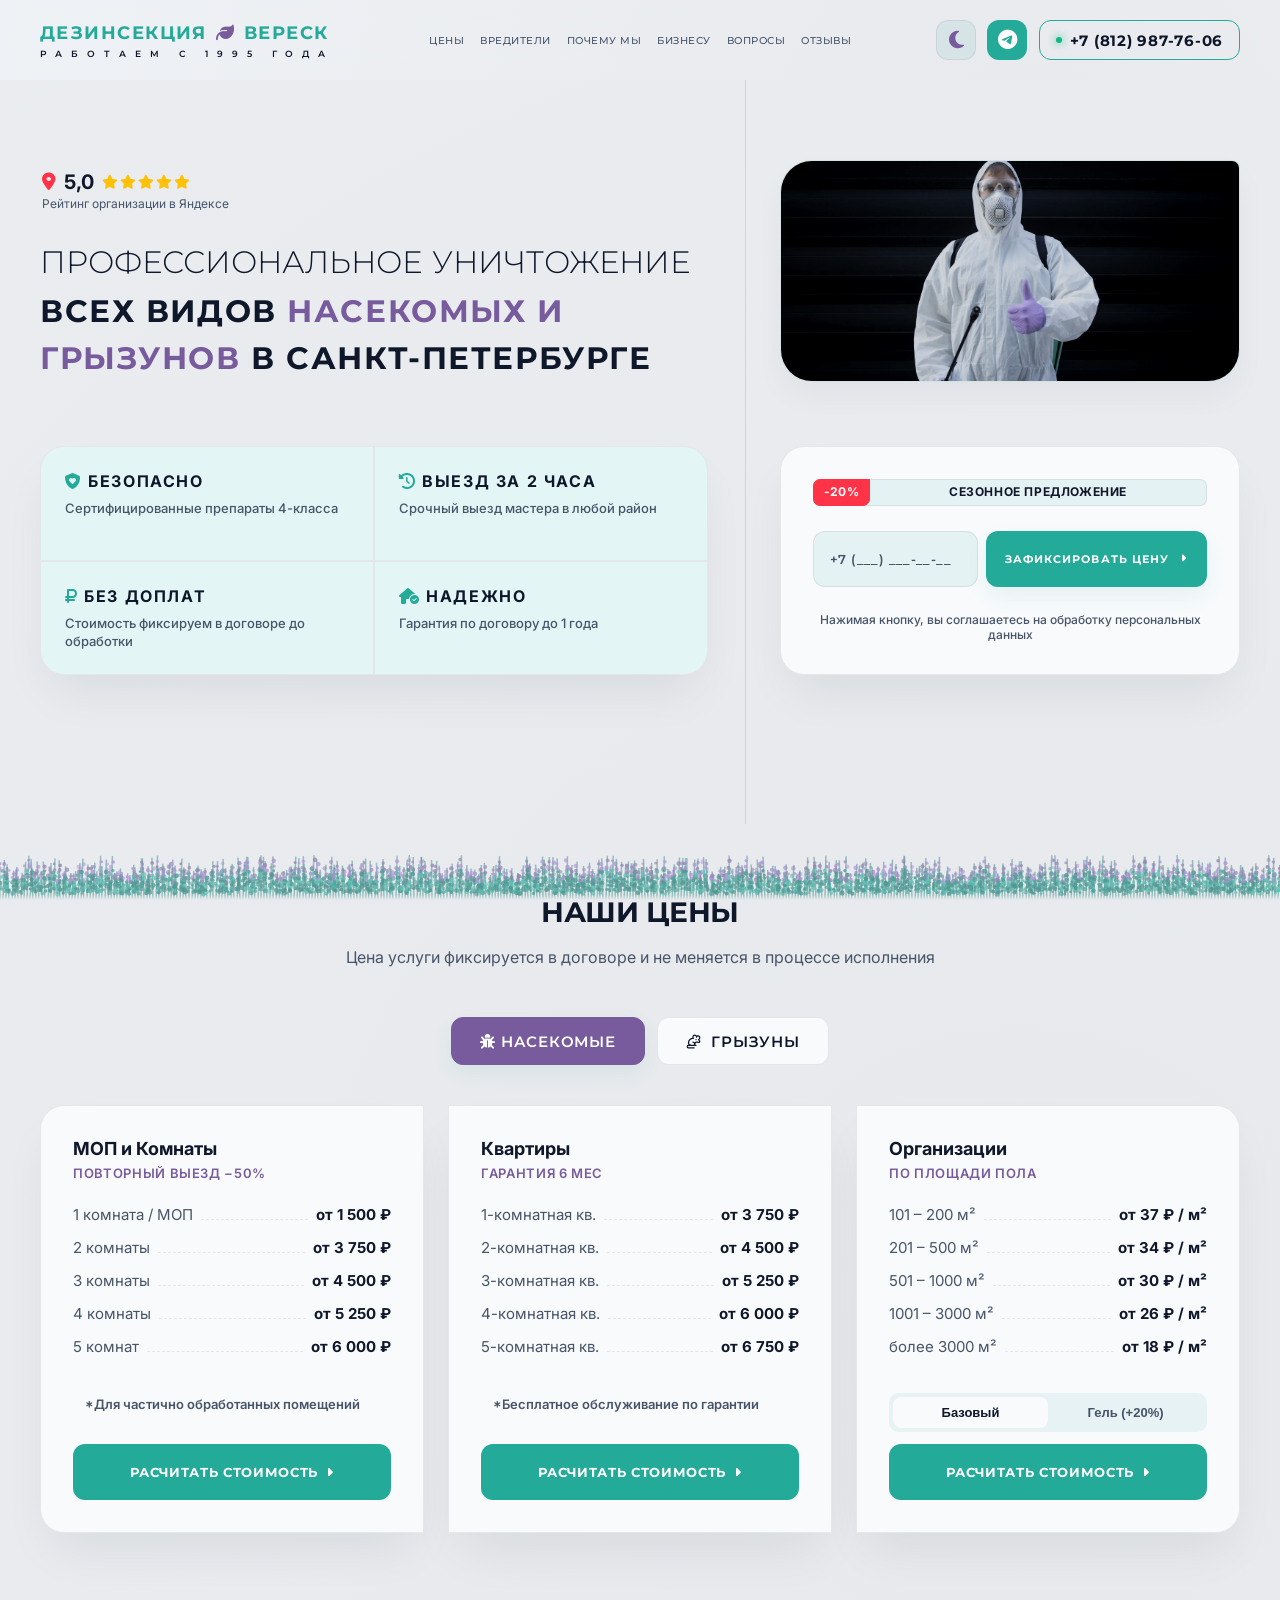
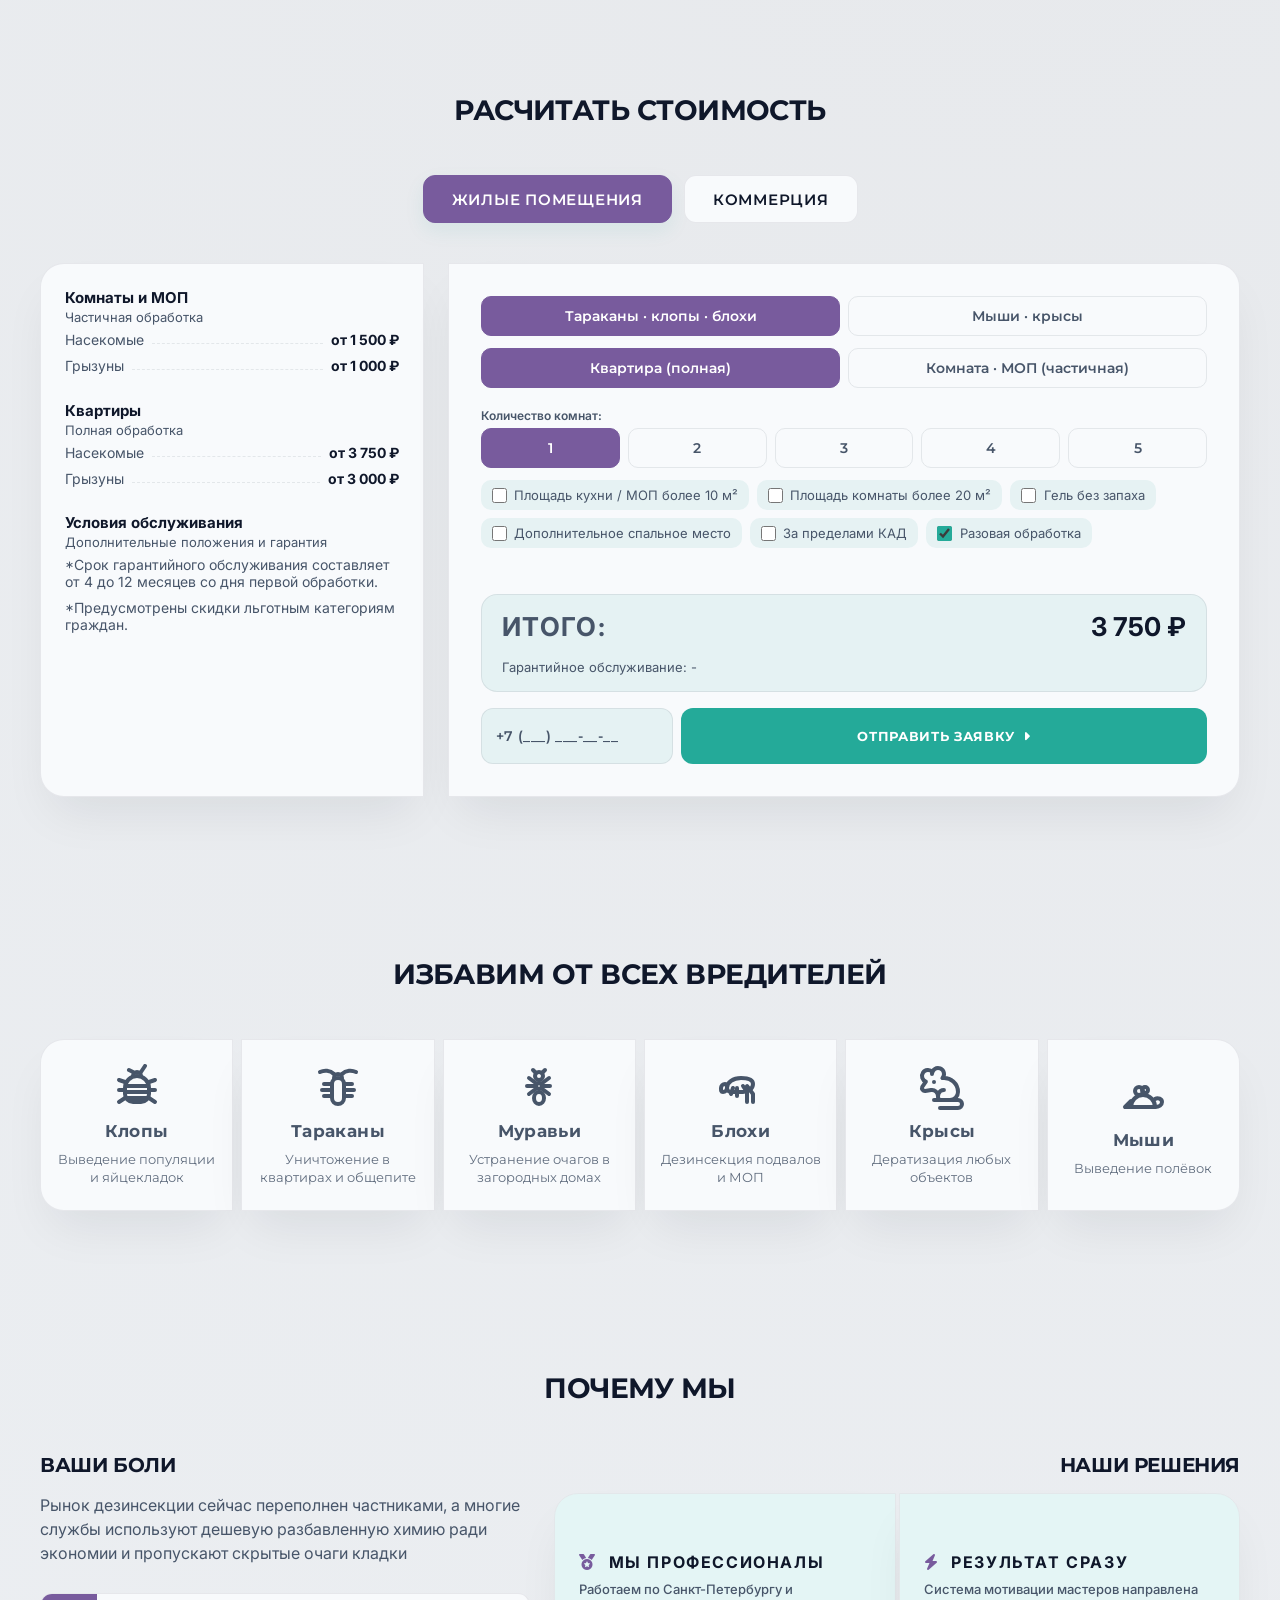
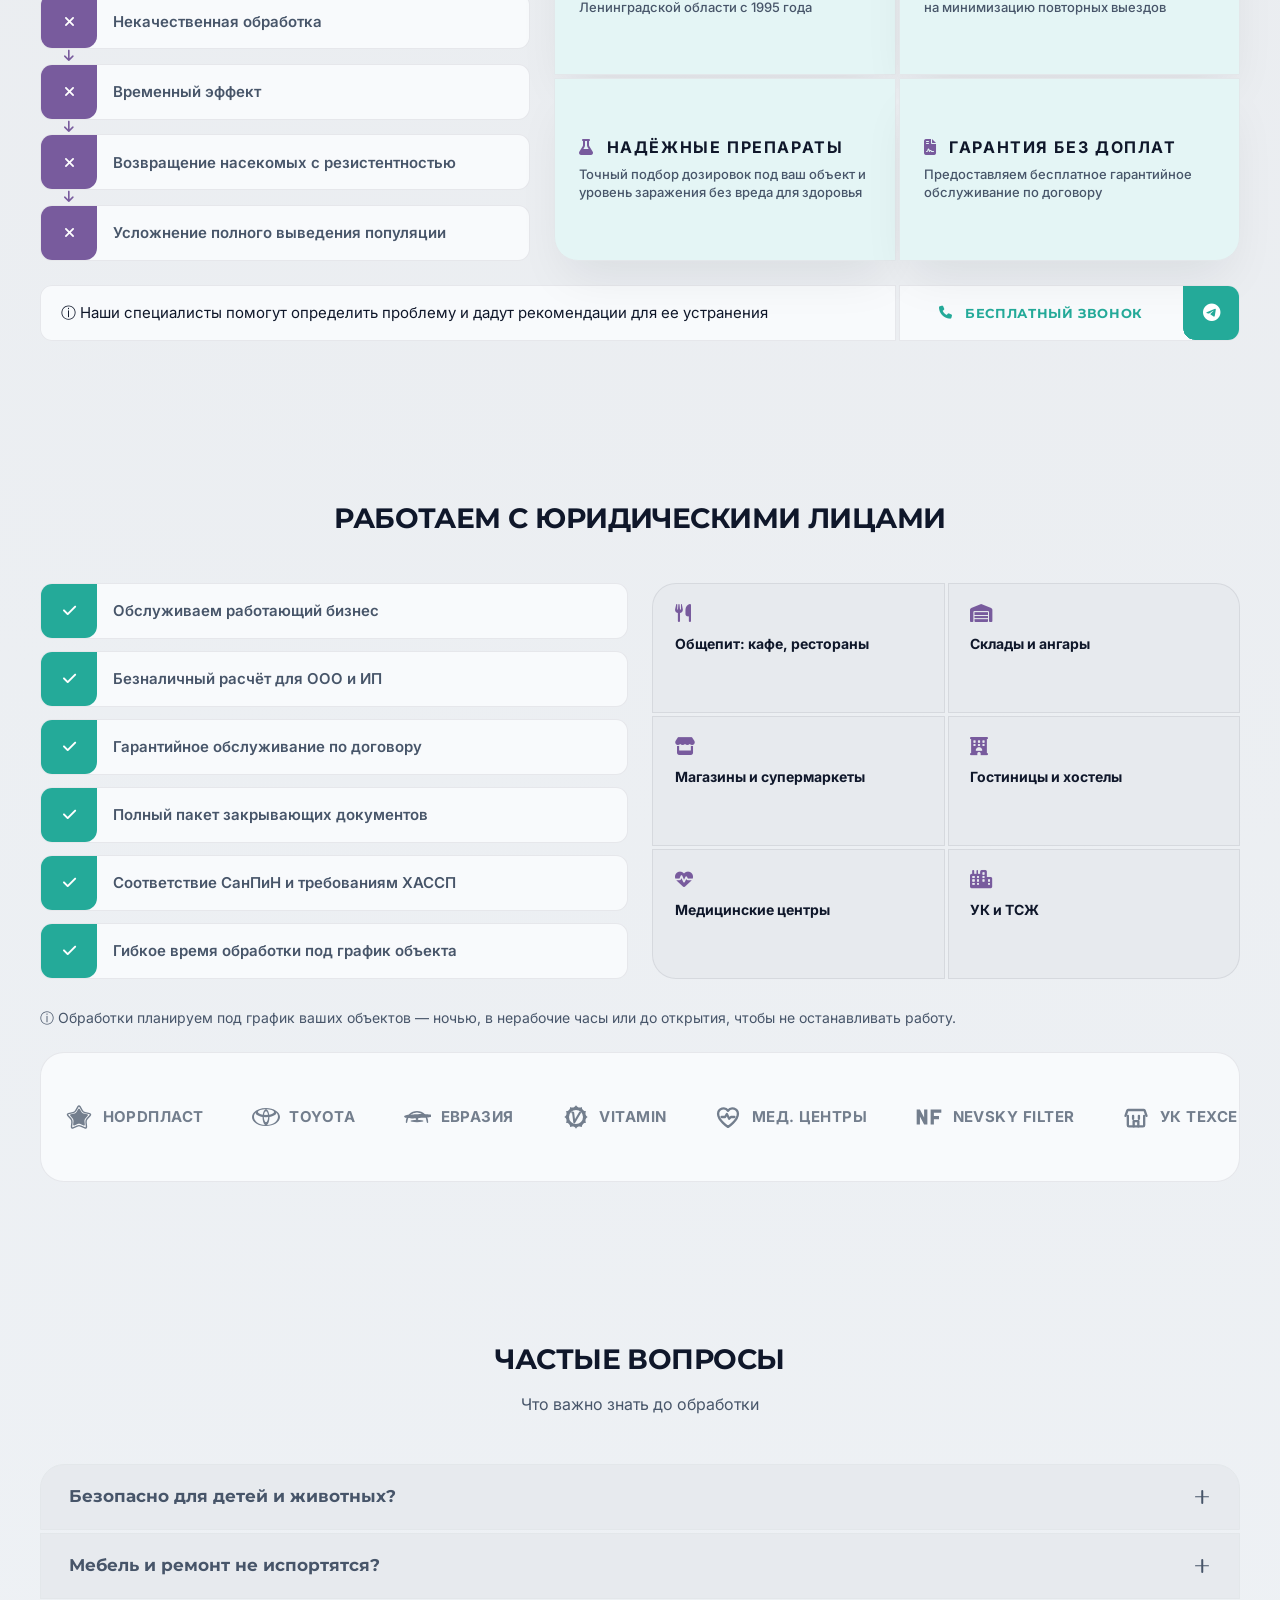
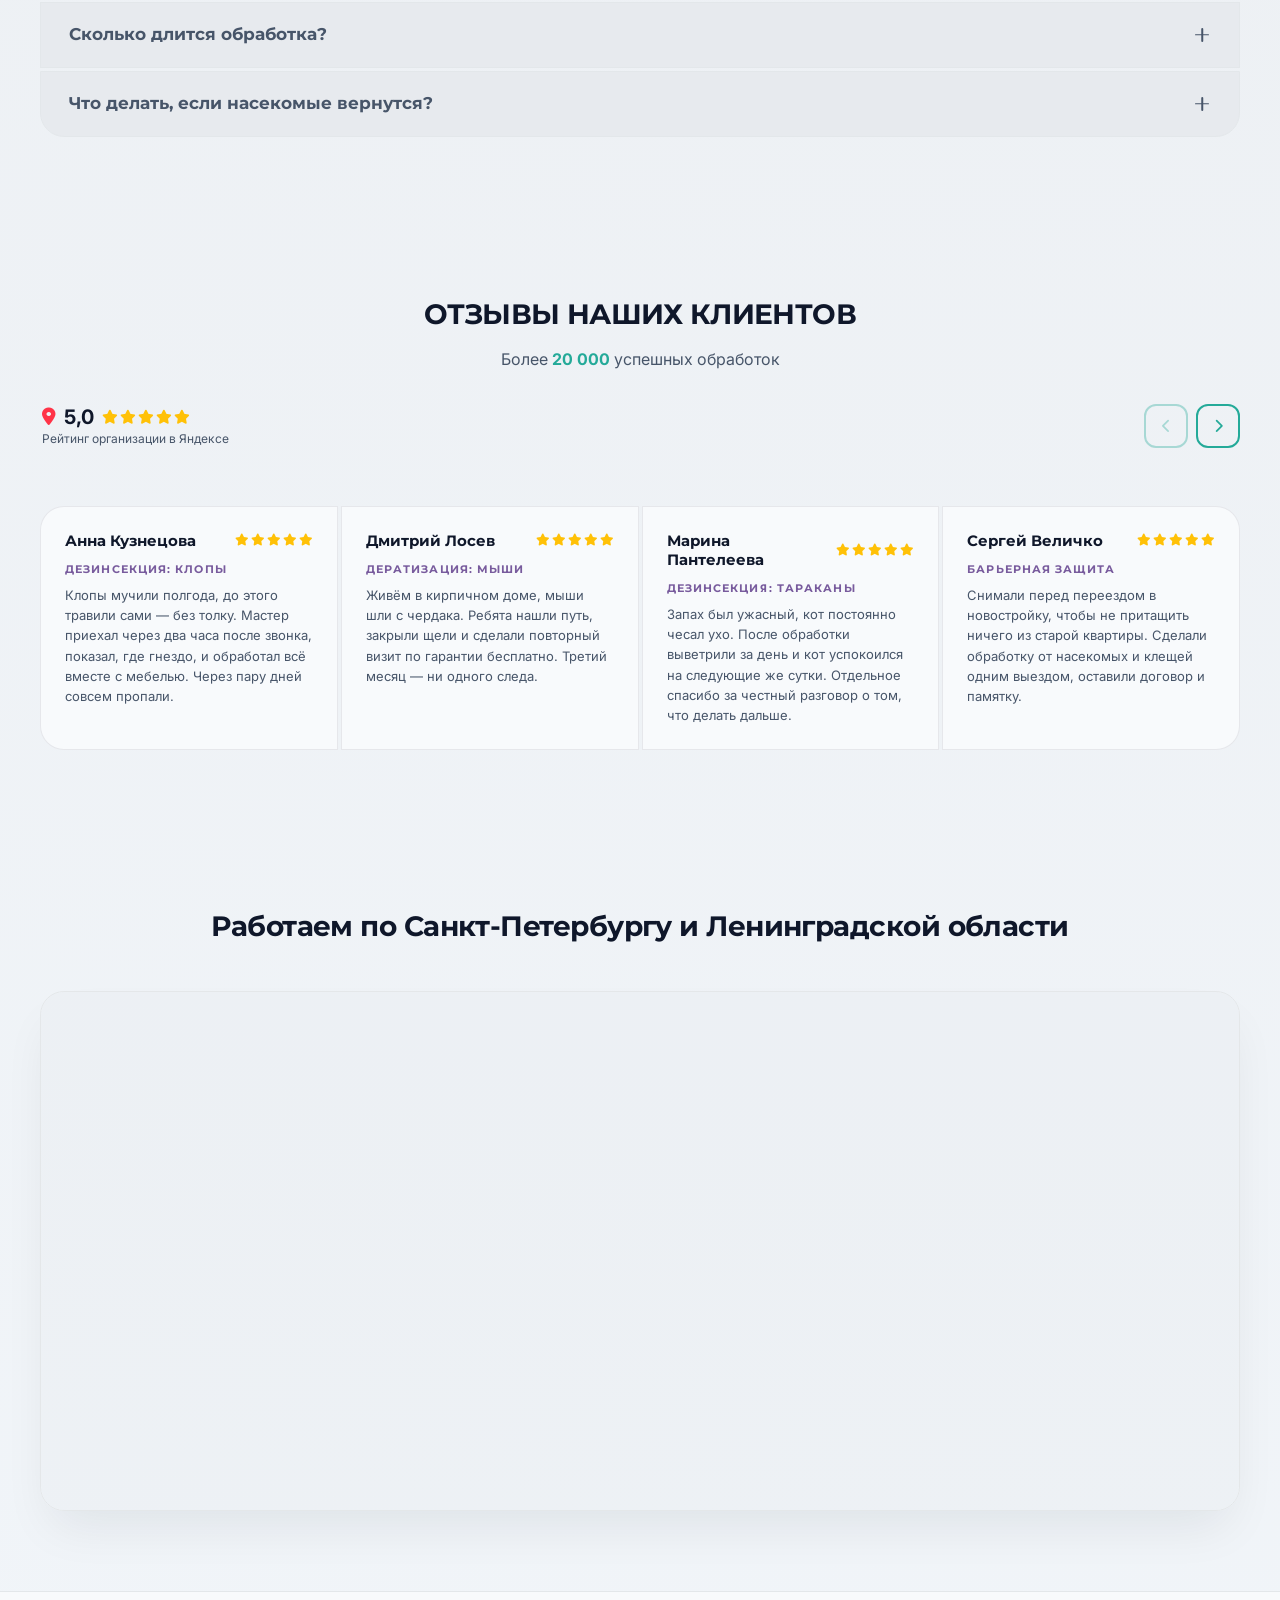
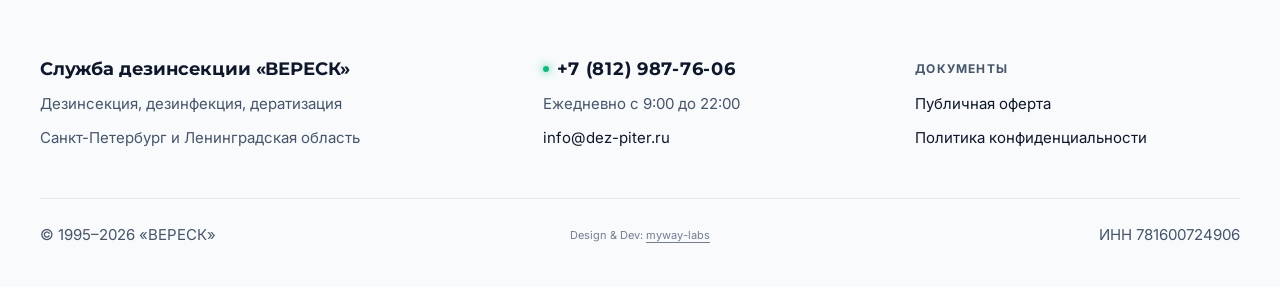
==== commit f614257a: "feat(index): update pricing section header text" ====
--- a/index.html
+++ b/index.html
@@ -216,7 +216,7 @@
         
         <!-- Заголовки блока -->
         <div class="calc-header">
-          <h2 class="section-title">Стоимость обработки</h2>
+          <h2 class="section-title">Наши цены</h2>
           <p class="calc-subtitle">Цена услуги фиксируется в договоре и не меняется в процессе исполнения</p>
         </div>
     
--- a/assets/css/style.css
+++ b/assets/css/style.css
@@ -96,7 +96,7 @@
 
     /* Типографические роли (rem): единый источник правды.
        Значения = отлаженной базе (корень 1×). На крупных тирах растут с корнем (zoom). */
-    --fs-h1: 2rem;       /* H1 — только полоса 1025–1499 (база — clamp, см. .hero-title) */
+    --fs-h1: 2.2rem;        /* H1 — предохранитель полосы 1024–1499 (кегль = доля текстовой колонки, см. .hero-title) */
     --fs-h2: 2rem;          /* H2 — .section-title */
     --fs-h3: 1.5rem;        /* подзаголовки секций, заголовки тарифов */
     --fs-h4: 1.375rem;      /* роль заголовков карточек */
@@ -107,6 +107,16 @@
     /* Оригинальные мягкие воздушные тени */
     --shadow-img: 0 15px 30px rgba(15, 23, 42, 0.04);
     --shadow-cta: 0 25px 50px -12px rgba(15, 23, 42, 0.08);
+}
+
+/* Планшеты/ноутбуки: H2–H4 должны быть меньше H1 (иначе иерархия рвалась).
+   --fs-h2 ползёт по vw и к 1400 возвращается к базовым 2rem — там H1 > 32px. */
+@media (min-width: 601px) and (max-width: 1399px) {
+    :root {
+        --fs-h2: clamp(1.375rem, 2.15vw, 2rem);
+        --fs-h3: 1.25rem;
+        --fs-h4: 1.125rem;
+    }
 }
 
 /* --------------------------------------------------------------------------
@@ -613,21 +623,35 @@
     color: var(--text-main);
     line-height: 1.5;
     text-transform: uppercase;
+    /* Пробелы шире — как у tracking-bold (там letter-spacing идёт и после пробела).
+       Межбуквенное не трогаем. */
+    word-spacing: 0.05em;
 }
 
 .hero-title tracking-bold {
     font-weight: 700;
     display: block;
     letter-spacing: 0.05em;
+    word-spacing: normal; /* разрядка пробелов уже через letter-spacing выше */
     color: var(--text-main);
     margin-top: 0.125rem;
 }
 
-/* Мобильная перекомпоновка H1: переносы строк и скрытие гео-хвоста —
+/* Мобильная перекомпоновка H1: переносы строк и скрытие «всех видов» —
    только на телефонах (≤600px). На планшетах (601–768) и выше текст полный,
    без принудительных переносов. */
 .hero-br {
     display: none;
+}
+
+/* «в Санкт-Петербурге» на планшетах — отдельной последней строкой, одной
+   строкой (иначе приклеивалось к «ГРЫЗУНОВ» / рвалось по дефису).
+   ≤600 — так же (см. ниже), ≥1025 — обычный перенос. */
+@media (min-width: 601px) and (max-width: 1024px) {
+    .hero-geo {
+        display: block;
+        white-space: nowrap;
+    }
 }
 
 /* Заголовок hero не умещался в телефон: 39px оставалось на всех ширинах.
@@ -651,13 +675,15 @@
         display: inline;
     }
 
-    /* Сокращённый H1 на телефоне: убираем «всех видов», как и гео-хвост */
+    /* Сокращённый H1 на телефоне: убираем только «всех видов»;
+       гео-хвост идёт отдельной строкой, как на десктопе */
     .hero-kind {
         display: none;
     }
 
     .hero-geo {
-        display: none;
+        display: block;
+        white-space: nowrap;
     }
 }
 
@@ -668,12 +694,16 @@
     }
 }
 
-/* Узкий десктоп: заголовок hero мельче,
-   иначе длинное слово «ПРОФЕССИОНАЛЬНОЕ» не влезает в колонку и текст
-   переносится по одному слову. Базовый clamp не трогаем — только полоса 1025–1499px */
-@media (min-width: 1025px) and (max-width: 1499px) {
+/* H1 = 4.7% текстовой колонки (контейнер — .hero-headline-block, content-box
+   без padding-right). Коридор по замерам: 4.57% — 3 строки, 4.79% — 4;
+   --fs-h1 — предохранитель. Ниже 1024 — базовый clamp. */
+@media (min-width: 1024px) and (max-width: 1499px) {
+    .hero-headline-block {
+        container-type: inline-size;
+    }
+
     .hero-title {
-        font-size: var(--fs-h1);
+        font-size: clamp(1.4rem, 4.7cqw, var(--fs-h1));
     }
 }
 
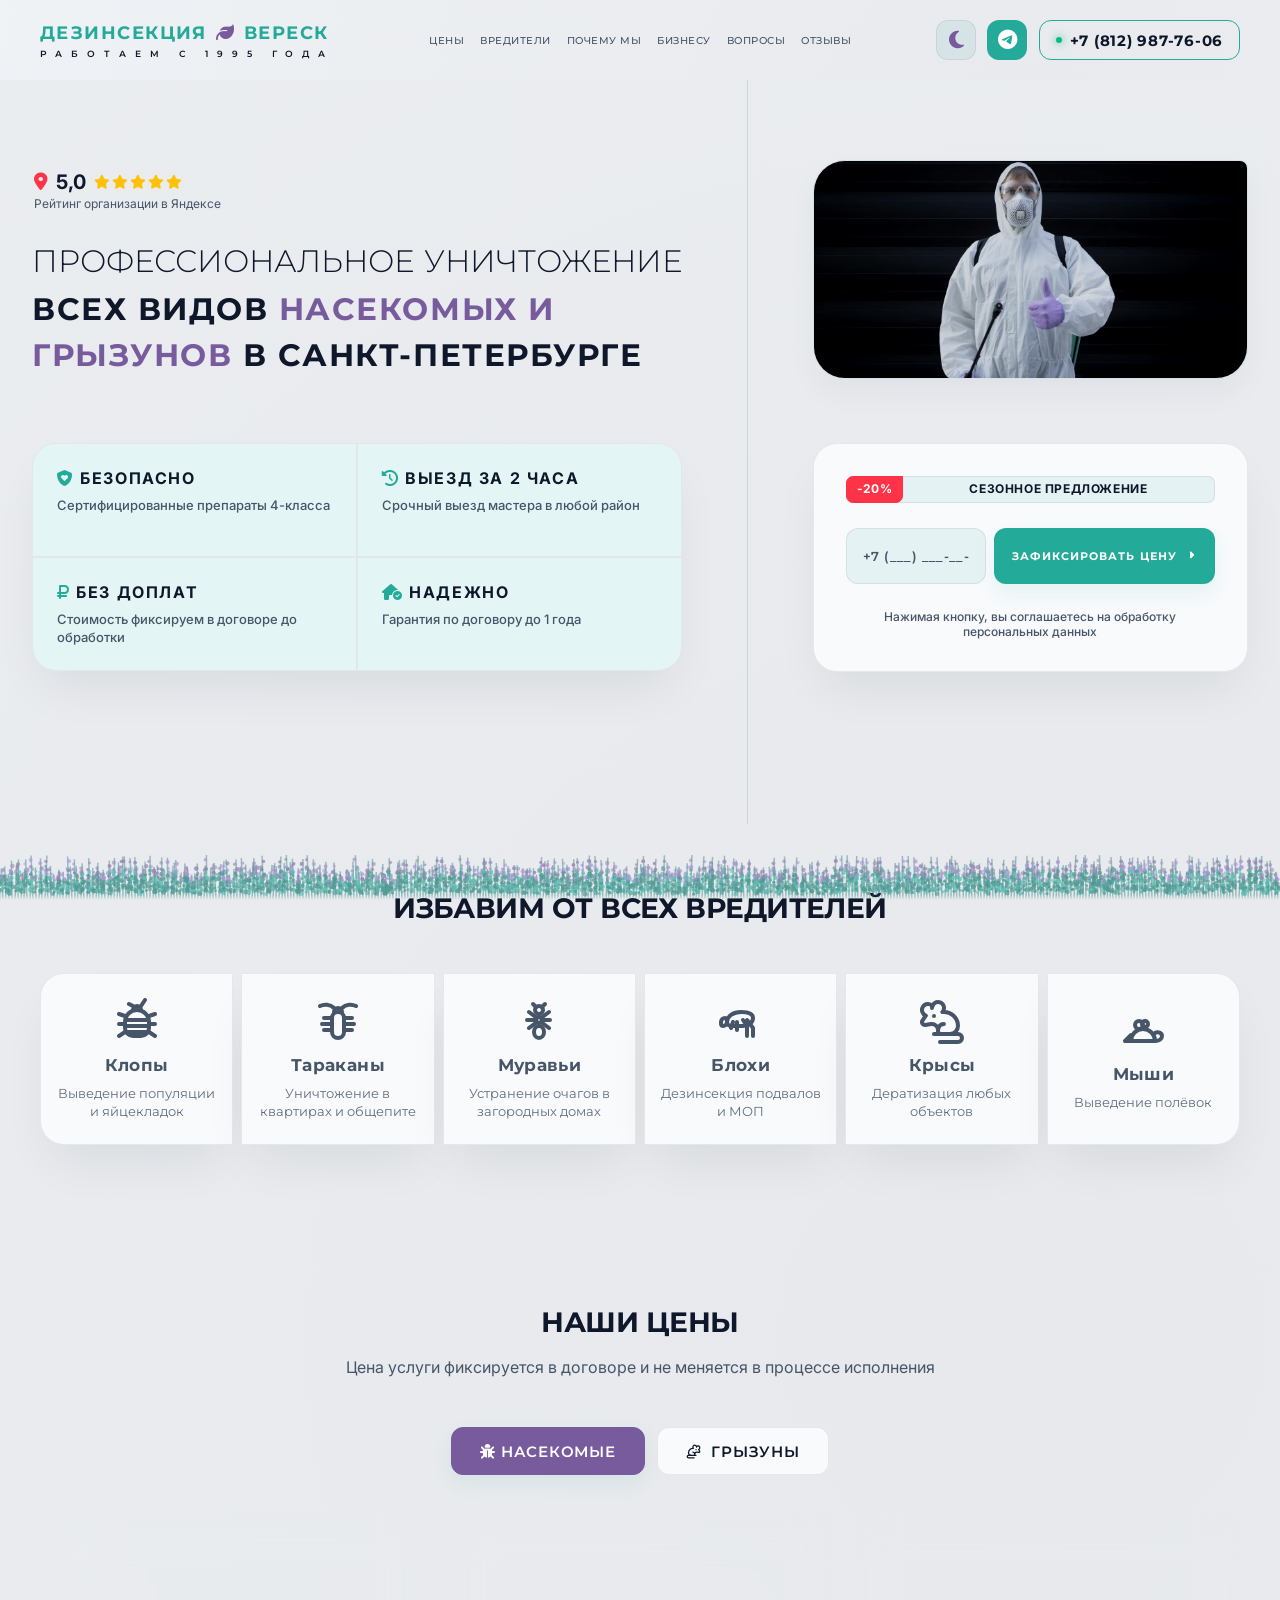
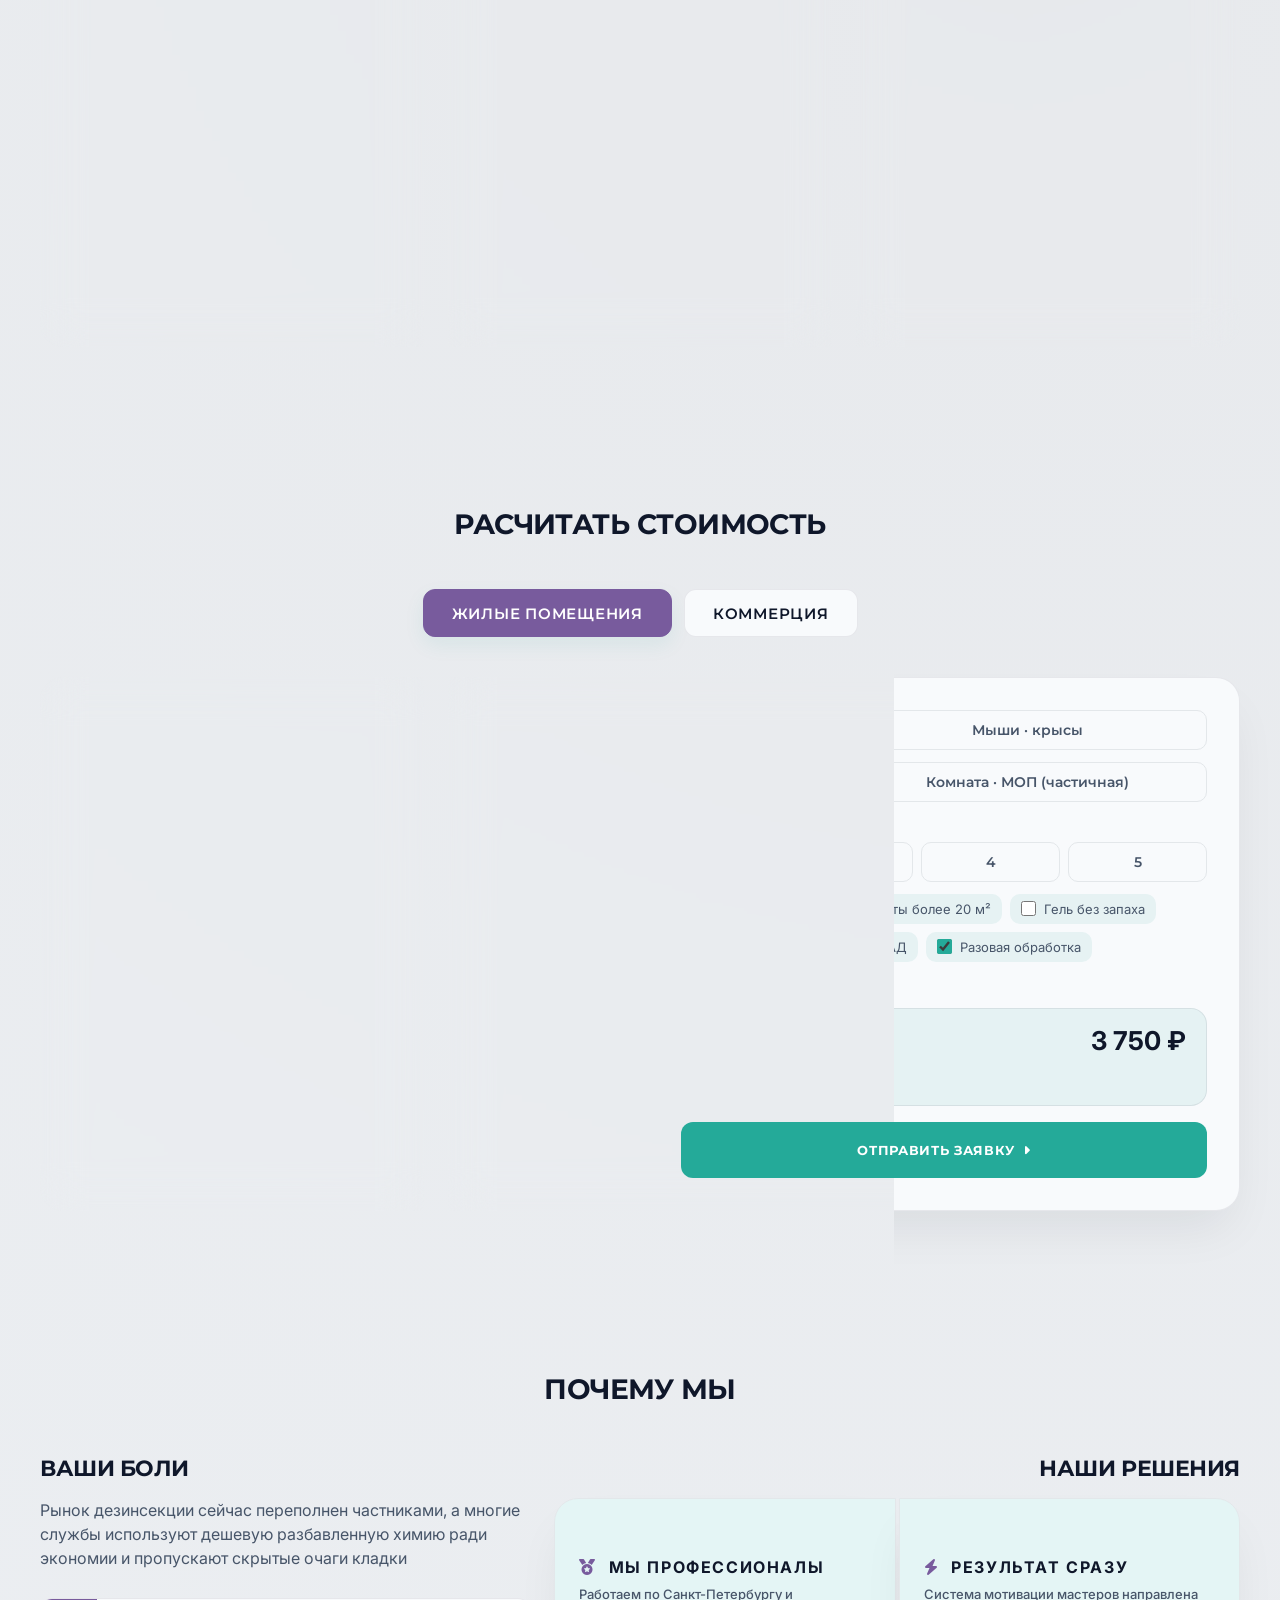
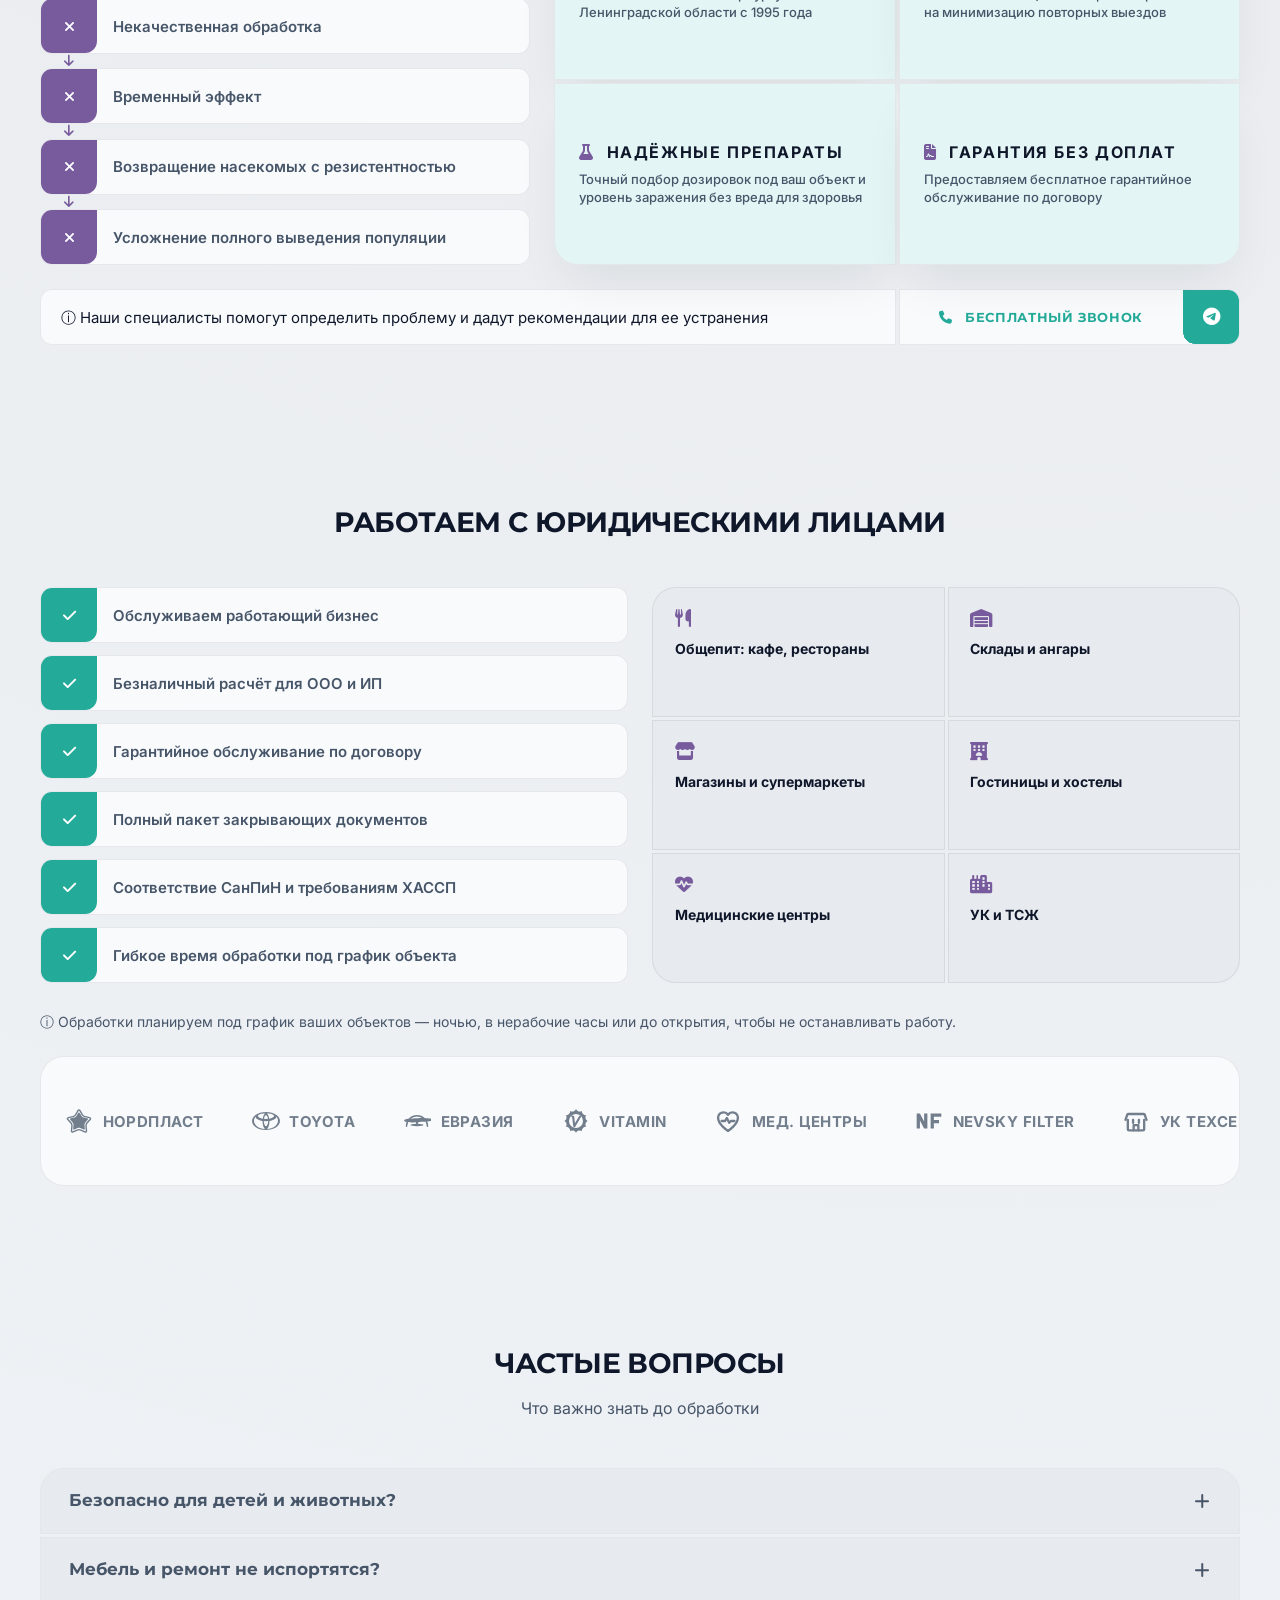
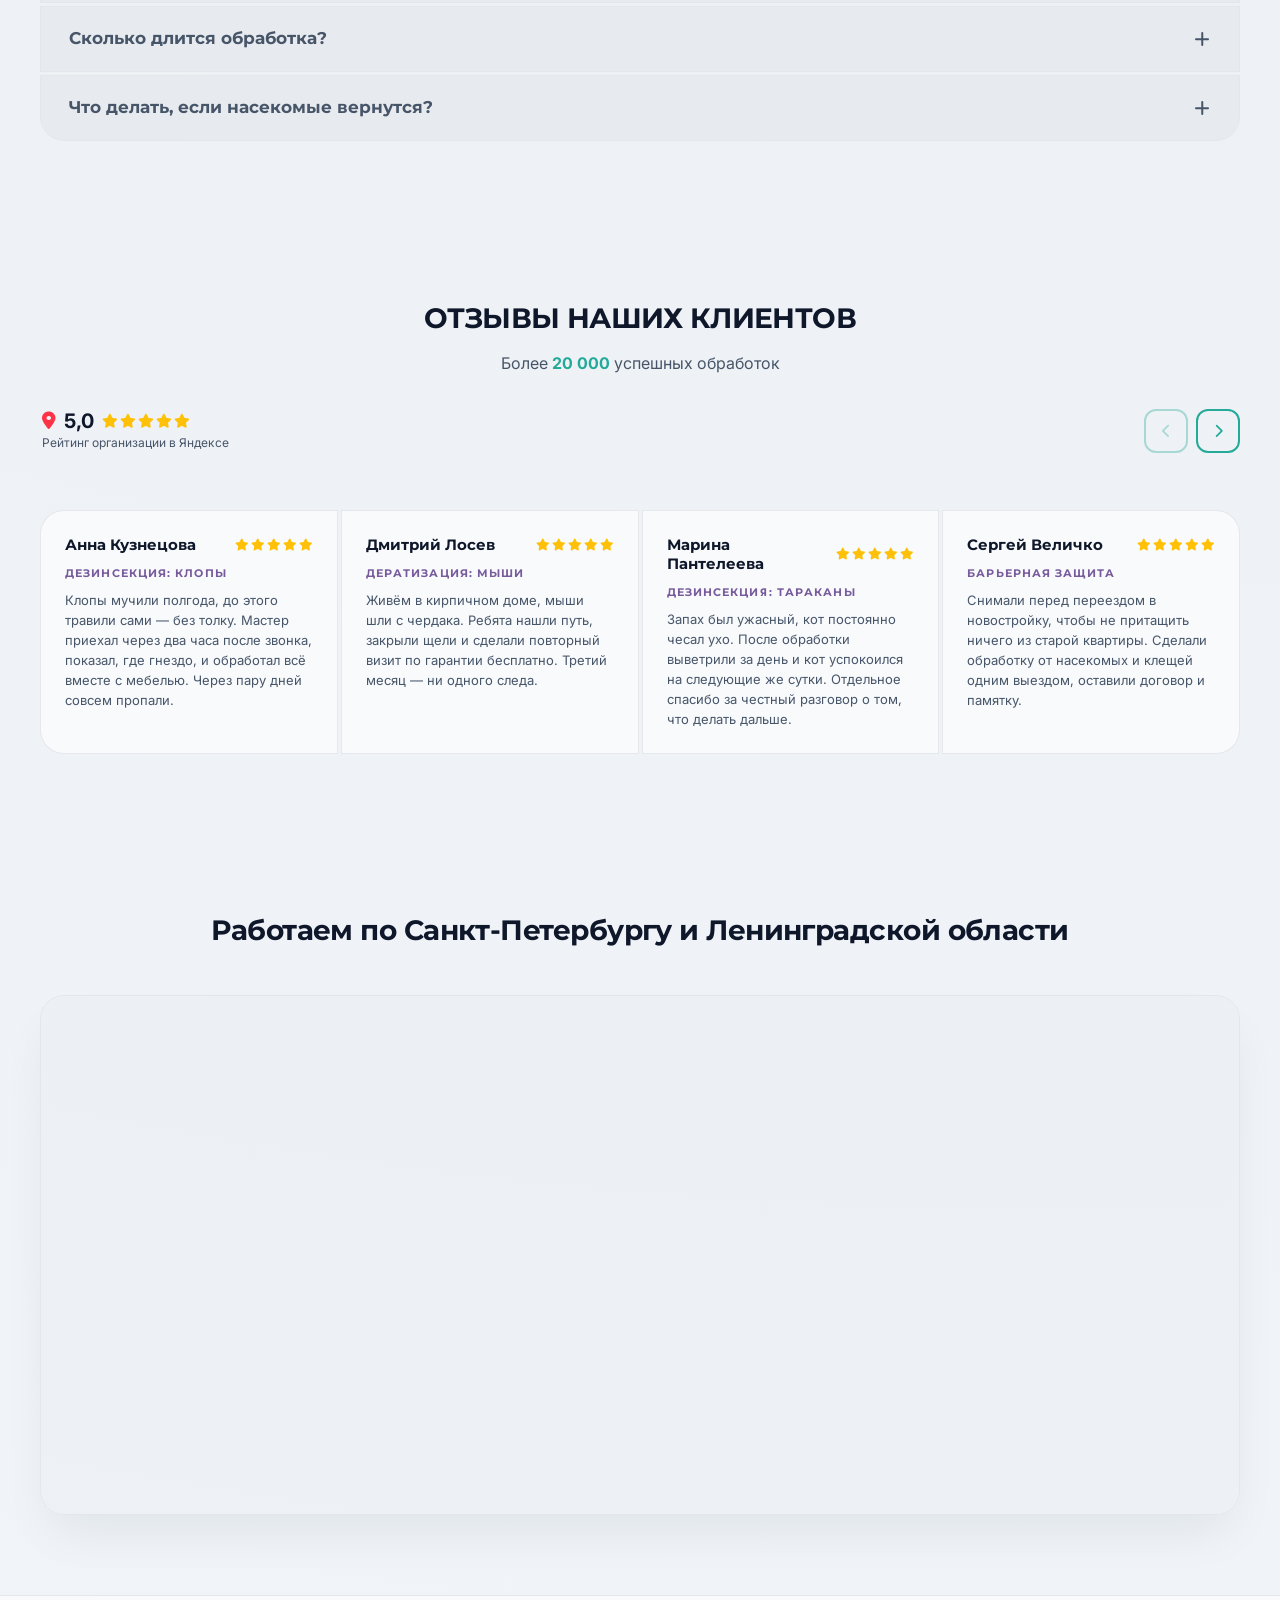
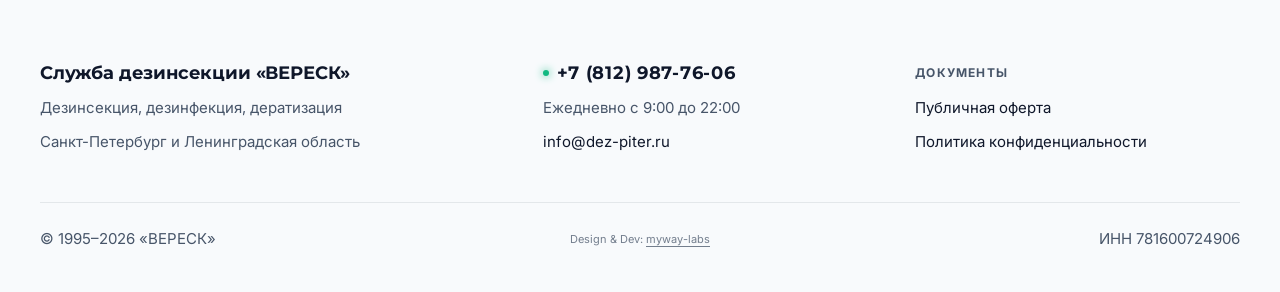
==== commit e6ee6d4a: "feat(index, style, docs): restructure pest catalog and anchor offsets - Move pest catalog block befo" ====
--- a/index.html
+++ b/index.html
@@ -145,9 +145,6 @@
         </div>
     </main>
 
-    <!-- ТОЧКА ПРИВЯЗКИ ДЛЯ СЛЕДУЮЩЕГО БЛОКА (КВИЗА) -->
-    <div id="quiz-section"></div>
-
     <!-- СКРИПТ УПРАВЛЕНИЯ ТЕМАМИ И ИКОНКАМИ -->
     <script>
         const themeToggleBtn = document.getElementById('themeToggle');
@@ -209,6 +206,75 @@
     <div class="heather-field-container">
       <canvas id="heatherFieldCanvas"></canvas>
     </div>
+
+    <!-- БЛОК 3: КАТАЛОГ ВРЕДИТЕЛЕЙ -->
+    <section class="calc-section pest-section" id="catalog">
+      <div class="calc-container">
+        <div class="calc-header">
+          <h2 class="section-title">Избавим от всех вредителей</h2>
+          <!--<p class="calc-subtitle">Выберите вредителя — подскажем способ обработки и актуальные цены</p>-->
+        </div>
+
+        <div class="pest-grid">
+          <a class="pest-card" href="#calculator" data-pest-target="insects" aria-label="Обработка от клопов">
+            <span class="pest-icon" aria-hidden="true">
+              <svg xmlns="http://www.w3.org/2000/svg" viewBox="0 0 24 24" fill="none" stroke="currentColor" stroke-width="2" stroke-linecap="round" stroke-linejoin="round"><path d="M12 6c3.3 0 6 2.7 6 6v3c0 2.2-1.8 4-4 4h-4c-2.2 0-4-1.8-4-4v-3c0-3.3 2.7-6 6-6z"/><path d="M10 6c0-1.1.9-2 2-2s2 .9 2 2"/><path d="M10 4L8 3M14 4l2-3"/><path d="M7 11h10M6.2 14h11.6M7 17h10"/><path d="M6 9L3 8M18 9l3-1M6 13L3 13M18 13l3 0M6 17l-3 2M18 17l3 2"/></svg>
+            </span>
+            <span class="pest-name">Клопы</span>
+            <span class="pest-sub">Выведение популяции и яйцекладок</span>
+          </a>
+
+          <a class="pest-card" href="#calculator" data-pest-target="insects" aria-label="Обработка от тараканов">
+            <span class="pest-icon" aria-hidden="true">
+              <svg xmlns="http://www.w3.org/2000/svg" viewBox="0 0 24 24" fill="none" stroke="currentColor" stroke-width="2" stroke-linecap="round" stroke-linejoin="round"><path d="M10 5C8 3 5 3 3 4M14 5C16 3 19 3 21 4"/><rect x="9" y="7" width="6" height="13" rx="3"/><path d="M10 7c0-1.1.9-2 2-2s2 .9 2 2"/><path d="M9 10H5M15 10h4M9 13H4M15 13h5M9 16H5M15 16h4"/></svg>
+            </span>
+            <span class="pest-name">Тараканы</span>
+            <span class="pest-sub">Уничтожение в квартирах и общепите</span>
+          </a>
+
+          <a class="pest-card" href="#calculator" data-pest-target="insects" aria-label="Обработка от муравьёв">
+            <span class="pest-icon" aria-hidden="true">
+              <svg xmlns="http://www.w3.org/2000/svg" viewBox="0 0 24 24" fill="none" stroke="currentColor" stroke-width="2" stroke-linecap="round" stroke-linejoin="round"><circle cx="12" cy="6" r="2"/><circle cx="12" cy="11" r="1.5"/><ellipse cx="12" cy="17" rx="2.5" ry="3"/><path d="M10.5 4.5L9 3M13.5 4.5L15 3"/><path d="M10.5 11H6M13.5 11h4M11 12l-4 3M13 12l4 3M11 10l-4-3M13 10l4-3"/></svg>
+            </span>
+            <span class="pest-name">Муравьи</span>
+            <span class="pest-sub">Устранение очагов в загородных домах</span>
+          </a>
+
+          <a class="pest-card" href="#calculator" data-pest-target="insects" aria-label="Обработка от блох">
+            <span class="pest-icon" aria-hidden="true">
+              <svg xmlns="http://www.w3.org/2000/svg" viewBox="0 0 24 24" fill="none" stroke="currentColor" stroke-width="2" stroke-linecap="round" stroke-linejoin="round"><path d="M7 14c-1.1 0-2-.9-2-2 0-2.8 3-5 7-5s6 1.3 6 3c0 2.2-2.2 4-5 4H7z"/><path d="M5 12c0 1.1-.9 2-2 2s-1-.9-1-2 .9-2 2-2 1 .9 1 2z"/><path d="M15 11l3 4v4M13 11l2 3v5"/><path d="M8 12l-1 3M10 12v4"/></svg>
+            </span>
+            <span class="pest-name">Блохи</span>
+            <span class="pest-sub">Дезинсекция подвалов и МОП</span>
+          </a>
+
+          <a class="pest-card" href="#calculator" data-pest-target="rodents" aria-label="Обработка от крыс">
+            <span class="pest-icon" aria-hidden="true">
+                <svg xmlns="http://www.w3.org/2000/svg" viewBox="0 0 24 24" fill="none" stroke="currentColor" stroke-width="2" stroke-linecap="round" stroke-linejoin="round">
+                  <path d="M11 22h9a2 2 0 0 0 0-4H8"/>
+                  <path d="M10.764 18a3 3 0 0 1 2.2-5"/>
+                  <path d="M8 9h.01"/>
+                  <path d="M7.18 3.94a3 3 0 1 0-3.237 4.868l-1.815 2.587a1.5 1.5 0 0 0 1.5 2.1l2.872-.453a3 3 0 0 1 3.5 3"/>
+                  <path d="M7 4.988a3 3 0 1 1 5.2 2.052A7 7 0 0 1 20 14.015a4 4 0 0 1-4 3.985"/>
+                </svg>
+            </span>
+            <span class="pest-name">Крысы</span>
+            <span class="pest-sub">Дератизация любых объектов</span>
+          </a>
+
+          <a class="pest-card" href="#calculator" data-pest-target="rodents" aria-label="Обработка от мышей">
+            <span class="pest-icon" aria-hidden="true">
+              <svg xmlns="http://www.w3.org/2000/svg" viewBox="0 0 24 24" fill="none" stroke="currentColor" stroke-width="2" stroke-linecap="round" stroke-linejoin="round"><path d="M6 17c0-3.3 2.7-6 6-6s6 2.7 6 6H6z"/><path d="M6 14l-3 3h3"/><circle cx="10" cy="9" r="2"/><circle cx="13" cy="8.5" r="1.5"/><path d="M18 17c2 0 3.5-1 3.5-2.5S19.5 12 18 13"/></svg>
+            </span>
+            <span class="pest-name">Мыши</span>
+            <span class="pest-sub">Выведение полёвок</span>
+          </a>
+        </div>
+      </div>
+    </section>
+
+    <!-- ТОЧКА ПРИВЯЗКИ ДЛЯ СЛЕДУЮЩЕГО БЛОКА (КВИЗА) -->
+    <div id="quiz-section"></div>
 
     <!-- Контейнер для калькулятора v1 -->
     <section class="calc-section">
@@ -590,72 +656,6 @@
       </div>
     </section>
 
-    <!-- БЛОК 3: КАТАЛОГ ВРЕДИТЕЛЕЙ -->
-    <section class="calc-section pest-section" id="catalog">
-      <div class="calc-container">
-        <div class="calc-header">
-          <h2 class="section-title">Избавим от всех вредителей</h2>
-          <!--<p class="calc-subtitle">Выберите вредителя — подскажем способ обработки и актуальные цены</p>-->
-        </div>
-
-        <div class="pest-grid">
-          <a class="pest-card" href="#calculator" data-pest-target="insects" aria-label="Обработка от клопов">
-            <span class="pest-icon" aria-hidden="true">
-              <svg xmlns="http://www.w3.org/2000/svg" viewBox="0 0 24 24" fill="none" stroke="currentColor" stroke-width="2" stroke-linecap="round" stroke-linejoin="round"><path d="M12 6c3.3 0 6 2.7 6 6v3c0 2.2-1.8 4-4 4h-4c-2.2 0-4-1.8-4-4v-3c0-3.3 2.7-6 6-6z"/><path d="M10 6c0-1.1.9-2 2-2s2 .9 2 2"/><path d="M10 4L8 3M14 4l2-3"/><path d="M7 11h10M6.2 14h11.6M7 17h10"/><path d="M6 9L3 8M18 9l3-1M6 13L3 13M18 13l3 0M6 17l-3 2M18 17l3 2"/></svg>
-            </span>
-            <span class="pest-name">Клопы</span>
-            <span class="pest-sub">Выведение популяции и яйцекладок</span>
-          </a>
-
-          <a class="pest-card" href="#calculator" data-pest-target="insects" aria-label="Обработка от тараканов">
-            <span class="pest-icon" aria-hidden="true">
-              <svg xmlns="http://www.w3.org/2000/svg" viewBox="0 0 24 24" fill="none" stroke="currentColor" stroke-width="2" stroke-linecap="round" stroke-linejoin="round"><path d="M10 5C8 3 5 3 3 4M14 5C16 3 19 3 21 4"/><rect x="9" y="7" width="6" height="13" rx="3"/><path d="M10 7c0-1.1.9-2 2-2s2 .9 2 2"/><path d="M9 10H5M15 10h4M9 13H4M15 13h5M9 16H5M15 16h4"/></svg>
-            </span>
-            <span class="pest-name">Тараканы</span>
-            <span class="pest-sub">Уничтожение в квартирах и общепите</span>
-          </a>
-
-          <a class="pest-card" href="#calculator" data-pest-target="insects" aria-label="Обработка от муравьёв">
-            <span class="pest-icon" aria-hidden="true">
-              <svg xmlns="http://www.w3.org/2000/svg" viewBox="0 0 24 24" fill="none" stroke="currentColor" stroke-width="2" stroke-linecap="round" stroke-linejoin="round"><circle cx="12" cy="6" r="2"/><circle cx="12" cy="11" r="1.5"/><ellipse cx="12" cy="17" rx="2.5" ry="3"/><path d="M10.5 4.5L9 3M13.5 4.5L15 3"/><path d="M10.5 11H6M13.5 11h4M11 12l-4 3M13 12l4 3M11 10l-4-3M13 10l4-3"/></svg>
-            </span>
-            <span class="pest-name">Муравьи</span>
-            <span class="pest-sub">Устранение очагов в загородных домах</span>
-          </a>
-
-          <a class="pest-card" href="#calculator" data-pest-target="insects" aria-label="Обработка от блох">
-            <span class="pest-icon" aria-hidden="true">
-              <svg xmlns="http://www.w3.org/2000/svg" viewBox="0 0 24 24" fill="none" stroke="currentColor" stroke-width="2" stroke-linecap="round" stroke-linejoin="round"><path d="M7 14c-1.1 0-2-.9-2-2 0-2.8 3-5 7-5s6 1.3 6 3c0 2.2-2.2 4-5 4H7z"/><path d="M5 12c0 1.1-.9 2-2 2s-1-.9-1-2 .9-2 2-2 1 .9 1 2z"/><path d="M15 11l3 4v4M13 11l2 3v5"/><path d="M8 12l-1 3M10 12v4"/></svg>
-            </span>
-            <span class="pest-name">Блохи</span>
-            <span class="pest-sub">Дезинсекция подвалов и МОП</span>
-          </a>
-
-          <a class="pest-card" href="#calculator" data-pest-target="rodents" aria-label="Обработка от крыс">
-            <span class="pest-icon" aria-hidden="true">
-                <svg xmlns="http://www.w3.org/2000/svg" viewBox="0 0 24 24" fill="none" stroke="currentColor" stroke-width="2" stroke-linecap="round" stroke-linejoin="round">
-                  <path d="M11 22h9a2 2 0 0 0 0-4H8"/>
-                  <path d="M10.764 18a3 3 0 0 1 2.2-5"/>
-                  <path d="M8 9h.01"/>
-                  <path d="M7.18 3.94a3 3 0 1 0-3.237 4.868l-1.815 2.587a1.5 1.5 0 0 0 1.5 2.1l2.872-.453a3 3 0 0 1 3.5 3"/>
-                  <path d="M7 4.988a3 3 0 1 1 5.2 2.052A7 7 0 0 1 20 14.015a4 4 0 0 1-4 3.985"/>
-                </svg>
-            </span>
-            <span class="pest-name">Крысы</span>
-            <span class="pest-sub">Дератизация любых объектов</span>
-          </a>
-
-          <a class="pest-card" href="#calculator" data-pest-target="rodents" aria-label="Обработка от мышей">
-            <span class="pest-icon" aria-hidden="true">
-              <svg xmlns="http://www.w3.org/2000/svg" viewBox="0 0 24 24" fill="none" stroke="currentColor" stroke-width="2" stroke-linecap="round" stroke-linejoin="round"><path d="M6 17c0-3.3 2.7-6 6-6s6 2.7 6 6H6z"/><path d="M6 14l-3 3h3"/><circle cx="10" cy="9" r="2"/><circle cx="13" cy="8.5" r="1.5"/><path d="M18 17c2 0 3.5-1 3.5-2.5S19.5 12 18 13"/></svg>
-            </span>
-            <span class="pest-name">Мыши</span>
-            <span class="pest-sub">Выведение полёвок</span>
-          </a>
-        </div>
-      </div>
-    </section>
-
     <!-- БЛОК 4: ПОЧЕМУ МЫ -->
     <section class="calc-section why-we-section" id="why-we">
     <!-- Заголовок блока -->
--- a/assets/css/style.css
+++ b/assets/css/style.css
@@ -50,6 +50,11 @@
     --header-h: 5rem;
     /* Отступ от нижней границы шапки до заголовка блока после перехода по меню */
     --anchor-gap: 3rem;
+
+    /* Вертикальный паддинг секций (§3.8): 3rem (48px) на телефонах, линейно
+       растёт до 5rem (80px) к 1280px и выше упирается в потолок — 1440 и
+       крупные тиры не меняются. */
+    --section-pad-y: clamp(3rem, 2rem + 3.75vw, 5rem);
 
     /* Палитра поля вереска */
     --heather-stem: var(--btn-push);          /* стебли — тёмный фирменный зелёный */
@@ -109,13 +114,16 @@
     --shadow-cta: 0 25px 50px -12px rgba(15, 23, 42, 0.08);
 }
 
-/* Планшеты/ноутбуки: H2–H4 должны быть меньше H1 (иначе иерархия рвалась).
-   --fs-h2 ползёт по vw и к 1400 возвращается к базовым 2rem — там H1 > 32px. */
+/* Планшеты/ноутбуки: H2–H4 меньше H1 (иначе иерархия рвалась), все три ползут
+   по vw внутри границ min/max. Min = ровно то, что отдаёт мобильный clamp на 601
+   (ступени на границе 600/601 нет); Max = значение на 1400 (скачка 1399/1400
+   у H3/H4 отсутствует, у H2 остаётся производная граница полосы 1281–1499).
+   Порог 1399 — производный, не тировый (docs/adaptation-v2.md §0.3.3). */
 @media (min-width: 601px) and (max-width: 1399px) {
     :root {
-        --fs-h2: clamp(1.375rem, 2.15vw, 2rem);
-        --fs-h3: 1.25rem;
-        --fs-h4: 1.125rem;
+        --fs-h2: clamp(1.5rem, 2.15vw, 2rem);
+        --fs-h3: clamp(1.25rem, calc(0.27rem + 1.41vw), 1.5rem);
+        --fs-h4: clamp(1.125rem, calc(0.14rem + 1.41vw), 1.375rem);
     }
 }
 
@@ -540,7 +548,7 @@
        осям обрезал бы линию по низу секции. */
     overflow-x: clip;
     overflow-y: visible;
-    padding: 5rem var(--gutter);
+    padding: var(--section-pad-y) var(--gutter);
     /* при переходе по логотипу hero не уезжает под липкий header */
     scroll-margin-top: calc(var(--header-h) + 0.625rem);
 }
@@ -656,10 +664,15 @@
 
 /* Заголовок hero не умещался в телефон: 39px оставалось на всех ширинах.
    Длинное слово «ПРОФЕССИОНАЛЬНОЕ» вылезало за вьюпорт и ломало вёрстку.
-   Мобильные (горизонтальные, ≤600) — крупнее; смартфоны (≤480) — компактнее */
+   Мобильные (горизонтальные, ≤600) — крупнее; смартфоны (≤480) — компактнее.
+
+   H1 = clamp с границами диапазона: до 420 держит минимум 1.375rem (22px —
+   дальше переносит на 370), с 420 по 480 растёт линейно до 28px, дальше плоско.
+   На 601 включается базовый clamp с тем же минимумом 1.75rem — ступени нет.
+   Рамка ≤480 отдельным правилом больше не нужна: её значение выдаёт min-clamp. */
 @media (max-width: 600px) {
     .hero-title {
-        font-size: 1.625rem;
+        font-size: clamp(1.375rem, calc(10vw - 1.25rem), 1.75rem);
         font-weight: 700;
         line-height: 1.1;
         letter-spacing: -0.02em;
@@ -687,23 +700,14 @@
     }
 }
 
-/* Смартфоны (вертикальные, ≤480): h1 мельче, но остаётся крупнее h2 */
-@media (max-width: 480px) {
-    .hero-title {
-        font-size: 1.375rem;
-    }
-}
-
-/* H1 = 4.7% текстовой колонки (контейнер — .hero-headline-block, content-box
-   без padding-right). Коридор по замерам: 4.57% — 3 строки, 4.79% — 4;
-   --fs-h1 — предохранитель. Ниже 1024 — базовый clamp. */
+/* H1 = 4.7% текстовой колонки (контейнер — .hero-headline-block, content-box без padding-right). */
 @media (min-width: 1024px) and (max-width: 1499px) {
     .hero-headline-block {
         container-type: inline-size;
     }
 
     .hero-title {
-        font-size: clamp(1.4rem, 4.7cqw, var(--fs-h1));
+        font-size: clamp(1.7rem, 4.7cqw, var(--fs-h1));
     }
 }
 
@@ -949,8 +953,12 @@
     height: 3.5rem;
 }
 
+/* Поле фиксированной ширины (под маску телефона), всё освободившееся
+   место в строке занимает кнопка — как в формах калькулятора (.lead-row) */
 .cta-phone-input {
-    flex: 1 1 auto;
+    flex: 0 1 11rem;
+    width: 11rem;
+    max-width: 100%;
     min-width: 0;
     height: 100%;
     padding: 0 1rem;
@@ -982,15 +990,18 @@
 
 .cta-form .premium-btn {
     width: auto;
-    flex: 0 0 auto;
+    flex: 1 1 auto;
     white-space: nowrap;
     padding: 0 1.15rem;
 }
 
 /* Как только заголовку акции («-20% заказ на завтра» + «Сезонное предложение»)
    перестаёт хватать места в одну строку, все элементы карточки собираются
-   в один столбик: заголовок, плашка сезона, поле телефона и кнопка */
-@container (max-width: 375px) {
+   в один столбик: заголовок, плашка сезона, поле телефона и кнопка.
+   Порог 366, а не 370: отступы колонок теперь сшиты на стыке 1280/1281
+   (см. @media max-width: 1280px), внутренняя ширина карточки там непрерывна
+   (368.7 → 369.1); порог между этими значениями давал бы островок столбика */
+@container (max-width: 366px) {
     .cta-header {
         flex-direction: column;
         align-items: flex-start;
@@ -1003,6 +1014,7 @@
     }
 
     .cta-phone-input {
+        flex: 0 0 auto;
         height: 3.5rem;
         width: 100%;
     }
@@ -1088,16 +1100,24 @@
 
 }
 
-/* Hero на ноутбуках: поджимаем боковые отступы колонок */
+/* Hero на ноутбуках: колонки идут во всю ширину, боковые отступы линейно
+   растут до базовых 3.7rem/4.5rem в полосе 1264–1281. Раньше ниже 1281 hero
+   капался 1200px, а отступы были 2rem/2.5rem: на стыке 1280/1281 карточка CTA
+   прыгала по левому краю (~42px) и ширине (~25px) — визуальная перекомпоновка.
+   Ниже 1264 и выше 1280 значений не меняется (clamp упирается в границы) */
 @media (max-width: 1280px) {
+    :root {
+        --hero-max: 80rem;
+    }
+
     .hero-headline-block,
     .triggers-grid-container {
-        padding-right: 2rem !important;
+        padding-right: clamp(2rem, calc(2rem + (100vw - 1264px) * 1.7), 3.7rem) !important;
     }
 
     .hero-image-block,
     .premium-cta-box-container {
-        padding-left: 2.5rem !important;
+        padding-left: clamp(2.5rem, calc(2.5rem + (100vw - 1264px) * 2), 4.5rem) !important;
     }
 }
 
@@ -1193,22 +1213,6 @@
     }
 }
 
-/* Телефоны */
-@media (max-width: 480px) {
-    .cta-form {
-        flex-direction: column;
-        height: auto;
-    }
-
-    .cta-phone-input {
-        height: 3.5rem;
-        width: 100%;
-    }
-
-    .cta-form .premium-btn {
-        width: 100%;
-    }
-}
 
 
 /* ==========================================================================
@@ -1222,7 +1226,7 @@
     position: relative;
     margin: 0 auto;
     overflow: hidden;
-    padding: 5rem var(--gutter);
+    padding: var(--section-pad-y) var(--gutter);
     font-family: var(--font-body);
     scroll-margin-top: var(--anchor-gap);
 }
@@ -1231,17 +1235,24 @@
    блока hero на высоту полосы анимации вереска (60px).
    Когда полоса уходит в поток (.is-inflow), лишний отступ не нужен. */
 .heather-field-container:not(.is-inflow) + .calc-section {
-    padding-top: calc(5rem + 60px);
-}
-
-/* Пустой div-якорь перед калькулятором */
+    padding-top: calc(var(--section-pad-y) + 60px);
+}
+
+/* Якоря первого экрана. «Каталог вредителей» идёт сразу после полосы
+   вереска и наследует её доп. отступ (+60px) — компенсируем; у «Цен» нет */
+.pest-section {
+    scroll-margin-top: calc(var(--anchor-gap) - 60px);
+}
 #quiz-section {
-    /* −60px компенсирует доп. отступ полосы вереска у следующей секции,
-       чтобы переход по «Цены» показывал тот же кадр, что и до правки */
-    scroll-margin-top: calc(var(--anchor-gap) - 60px);
-}
-
+    scroll-margin-top: var(--anchor-gap);
+}
+
+/* §5.4: единый контейнер для @container-перекомпоновок — раскладки компонентов
+   решаются по ширине этого блока (min(75rem, ширина секции)), а не вьюпорта.
+   Ширина блока = вьюпорт − 2×gutter (при 1×), поэтому пороги ниже совпадают
+   со старыми @media 1:1, а на крупных тирах блок шире любого из них */
 .calc-container {
+    container-type: inline-size;
     max-width: var(--container-max);
     margin: 0 auto;
     padding: 0;
@@ -1332,8 +1343,9 @@
 }
 
 /* Три карточки прайса в ряд: скруглены только внешние углы, стыки прямые.
-   На 1024px и уже сетка перестаёт быть одним рядом — логика снимается */
-@media (min-width: 1025px) {
+   На ширине блока ≤960px (вьюпорт ≤1024) сетка перестаёт быть одним рядом —
+   логика снимается */
+@container (min-width: 961px) {
     .prices-grid .price-card:first-child {
         border-radius: var(--radius-main) 0 0 var(--radius-main);
     }
@@ -1509,43 +1521,37 @@
 /* --------------------------------------------------------------------------
    Адаптивность калькулятора
    -------------------------------------------------------------------------- */
-@media (max-width: 1024px) {
+@container (max-width: 960px) {
     .prices-grid {
         grid-template-columns: repeat(2, minmax(0, 1fr));
     }
 }
 
-@media (max-width: 768px) {
+@container (max-width: 704px) {
     .prices-grid {
         grid-template-columns: 1fr;
     }
-
+}
+
+@media (max-width: 768px) {
     .calc-tabs-nav {
         flex-direction: column;
         align-items: stretch;
     }
 }
 
-/* Мобильная типографика секций и карточек: смартфоны и мобильные.
-   На планшетах h2 (.section-title) остаётся базовым (32px) и крупнее h3 (.card-title 22px) */
+/* Мобильная типографика секций и карточек (≤600). Единая схема с H1:
+   до 420 держится min (20px/16px — как на старом тире ≤480), с 420 по 480
+   растёт линейно до значений ландшафта (24px/18px), дальше плоско до 600.
+   На 601 токены отдают те же 24px/18px — ступени на границе 600/601 нет.
+   Рамка ≤480 отдельным правилом больше не нужна: её значение выдаёт min-clamp. */
 @media (max-width: 600px) {
     .section-title {
-        font-size: 1.5rem;
+        font-size: clamp(1.25rem, calc(6.67vw - 0.5rem), 1.5rem);
     }
 
     .card-title {
-        font-size: 1.125rem;
-    }
-}
-
-/* Смартфоны (вертикальные, ≤480): h2 и h3 компактнее, но h2 > h3 сохраняется */
-@media (max-width: 480px) {
-    .section-title {
-        font-size: 1.25rem;
-    }
-
-    .card-title {
-        font-size: 1rem;
+        font-size: clamp(1rem, calc(3.33vw + 0.125rem), 1.125rem);
     }
 }
 
@@ -1553,7 +1559,7 @@
    10. АЛЬТЕРНАТИВНЫЙ МОДУЛЬ РАСЧЁТА v2 (для сравнения)
    ========================================================================== */
 
-/* Вторая секция под калькулятором v1 — наследует симметричный padding calc-section (5rem) */
+/* Вторая секция под калькулятором v1 — наследует вертикальный паддинг calc-section (--section-pad-y) */
 
 /* Вкладки аудитории — тот же вид, что у главных табов v1 */
 .v2-tab-btn {
@@ -2490,7 +2496,7 @@
    Адаптивность блока
    -------------------------------------------------------------------------- */
 
-@media (max-width: 1024px) {
+@container (max-width: 960px) {
     .why-we-layout {
         grid-template-columns: 1fr;
     }
@@ -2528,7 +2534,21 @@
     }
 }
 
+/* Типографика блока остаётся на вьюпорте (§0.3): кегли §3 меряются экраном */
 @media (max-width: 600px) {
+    /* H3 той же схемой, что H1/H2/H4: min 18px до 420, рост до 20px к 480,
+       плоско 20px до 600. На 601 токен отдаёт те же 20px — ступени нет. */
+    .section-subtitle {
+        font-size: clamp(1.125rem, calc(3.33vw + 0.25rem), 1.25rem);
+    }
+
+    .why-we-note-text {
+        font-size: 0.875rem;
+    }
+}
+
+/* Сетка 1×4 и углы — состояние перекомпоновки. 536 = 600 − 2×gutter */
+@container (max-width: 536px) {
     .why-we-cards {
         grid-template-columns: 1fr;
         grid-template-rows: repeat(4, minmax(0, 1fr));
@@ -2557,25 +2577,16 @@
         border-bottom-right-radius: var(--radius-main);
     }
 
-    .section-subtitle {
-        font-size: 1.25rem;
-    }
-
     /* Позиционирование как на 601–768: «НАШИ РЕШЕНИЯ» по правому краю */
     .why-we-right .section-subtitle {
         text-align: right;
     }
-
-    .why-we-note-text {
-        font-size: 0.875rem;
-    }
-}
-
-/* Смартфоны (вертикальные, ≤480): h3 «Ваши боли / Наши решения» должен быть
-   меньше h2 «Почему мы». Приглушаем цветом, вес оставляем базовый (700) */
+}
+
+/* Смартфоны (вертикальные, ≤480): кегль задаёт min-clamp выше (18px < h2 20px,
+   иерархия соблюдена). Здесь только оформление: приглушаем цветом. */
 @media (max-width: 480px) {
     .section-subtitle {
-        font-size: 1.125rem;
         font-weight: 700;
         color: var(--text-muted);
     }
@@ -2823,7 +2834,7 @@
 /* --------------------------------------------------------------------------
    Адаптивность блока
    -------------------------------------------------------------------------- */
-@media (max-width: 1024px) {
+@container (max-width: 960px) {
     /* Колонки складываются в стек */
     .b2b-layout {
         grid-template-columns: 1fr;
@@ -2838,6 +2849,7 @@
        колонки в стеке, и формула в rem тут не нужна */
 }
 
+/* Типографика и внутренние отступы ленты — на вьюпорте (§0.3) */
 @media (max-width: 600px) {
     .b2b-title,
     .b2b-tags-title {
@@ -2854,6 +2866,15 @@
         font-size: 0.8125rem;
     }
 
+    .b2b-tag {
+        font-size: 0.8125rem;
+        padding: 1rem 1.1rem;
+        gap: 0.6rem;
+    }
+}
+
+/* Карточки объектов в одну колонку — состояние перекомпоновки: 536 = 600 − 2×gutter */
+@container (max-width: 536px) {
     /* Карточки объектов в одну колонку — на узком экране две нечитаемы.
        В колонке внешними становятся верхний и нижний углы */
     .b2b-tags {
@@ -2880,12 +2901,6 @@
     .b2b-tag:last-child {
         border-bottom-left-radius: var(--radius-main);
         border-bottom-right-radius: var(--radius-main);
-    }
-
-    .b2b-tag {
-        font-size: 0.8125rem;
-        padding: 1rem 1.1rem;
-        gap: 0.6rem;
     }
 }
 
@@ -3262,13 +3277,13 @@
 }
 
 /* Планшет: три карточки в ряд */
-@media (max-width: 1024px) {
+@container (max-width: 960px) {
     .review-card {
         flex: 0 0 calc((100% - 2 * 0.1875rem) / 3);
     }
 }
 
-@media (max-width: 768px) {
+@container (max-width: 704px) {
     /* Плашка рейтинга и навигация прижаты к краям, как на десктопе;
        переносятся в столбик только если реально не помещаются */
     .reviews-meta {
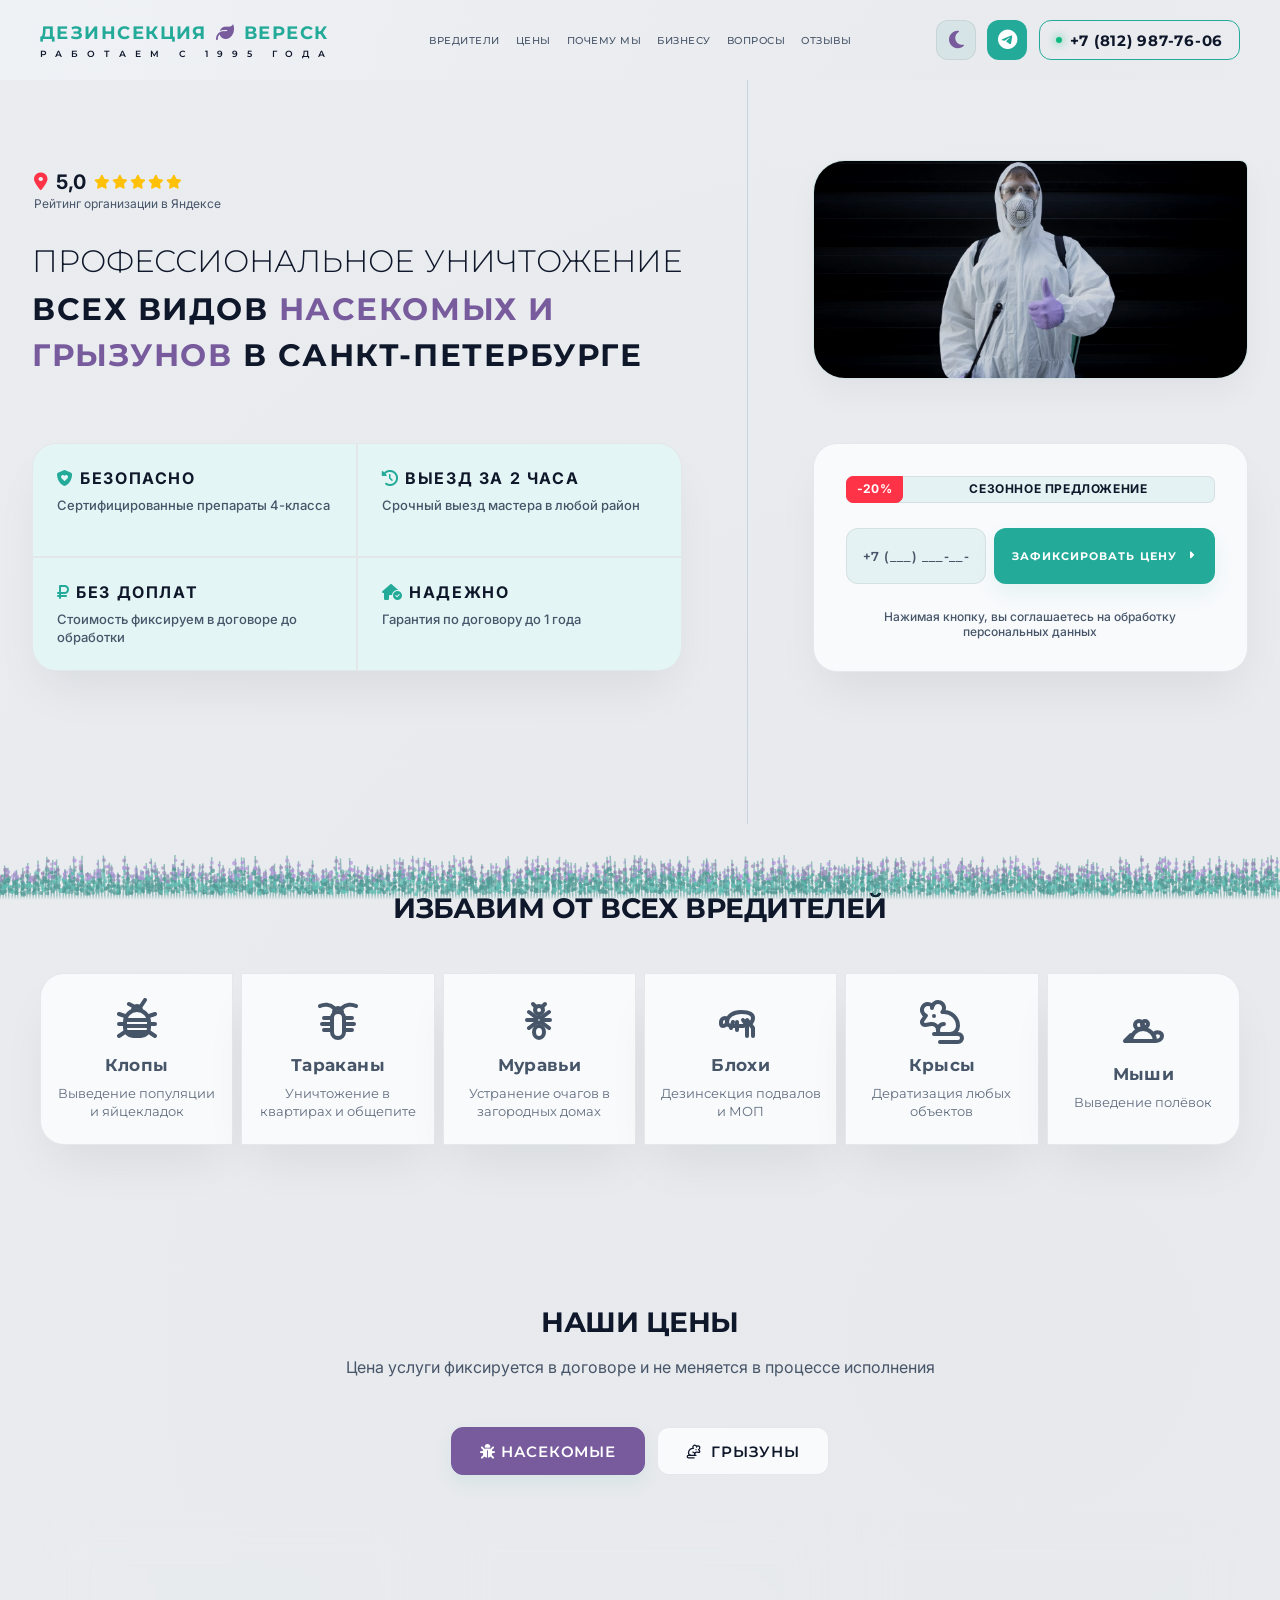
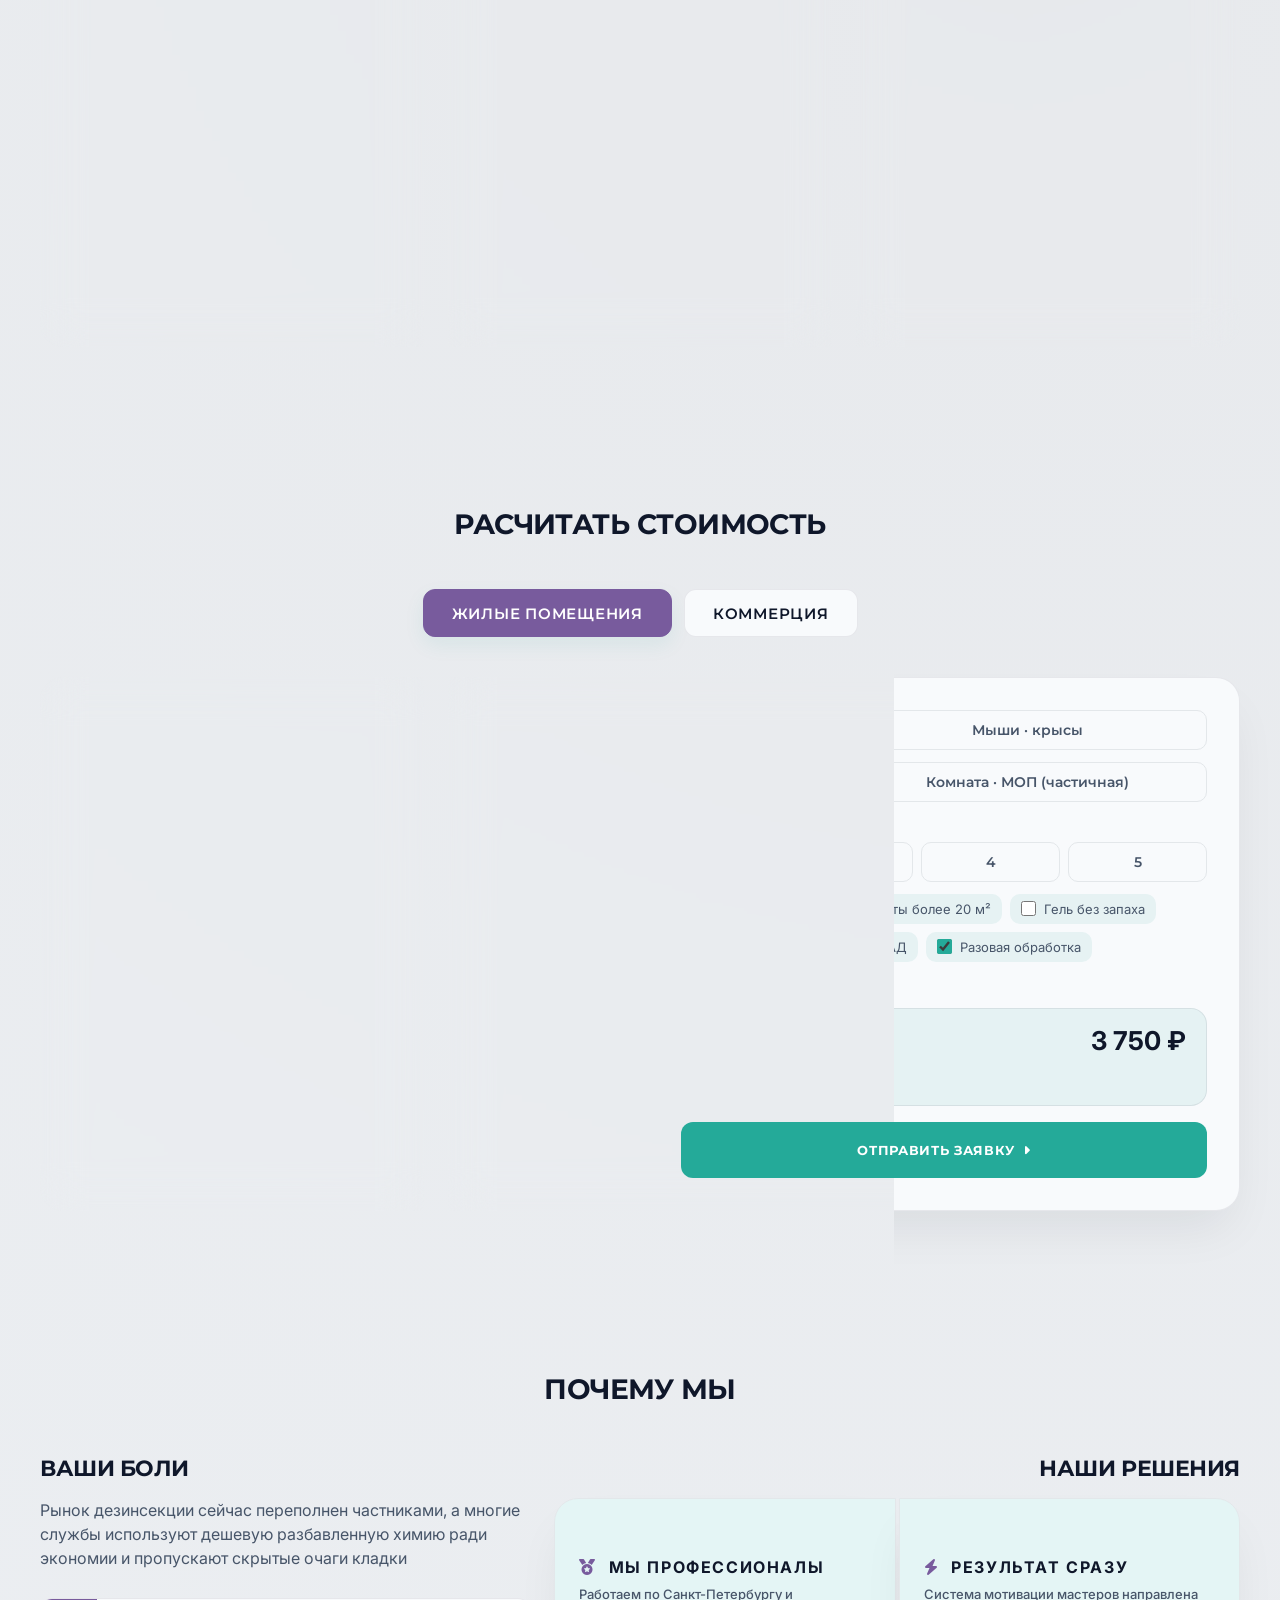
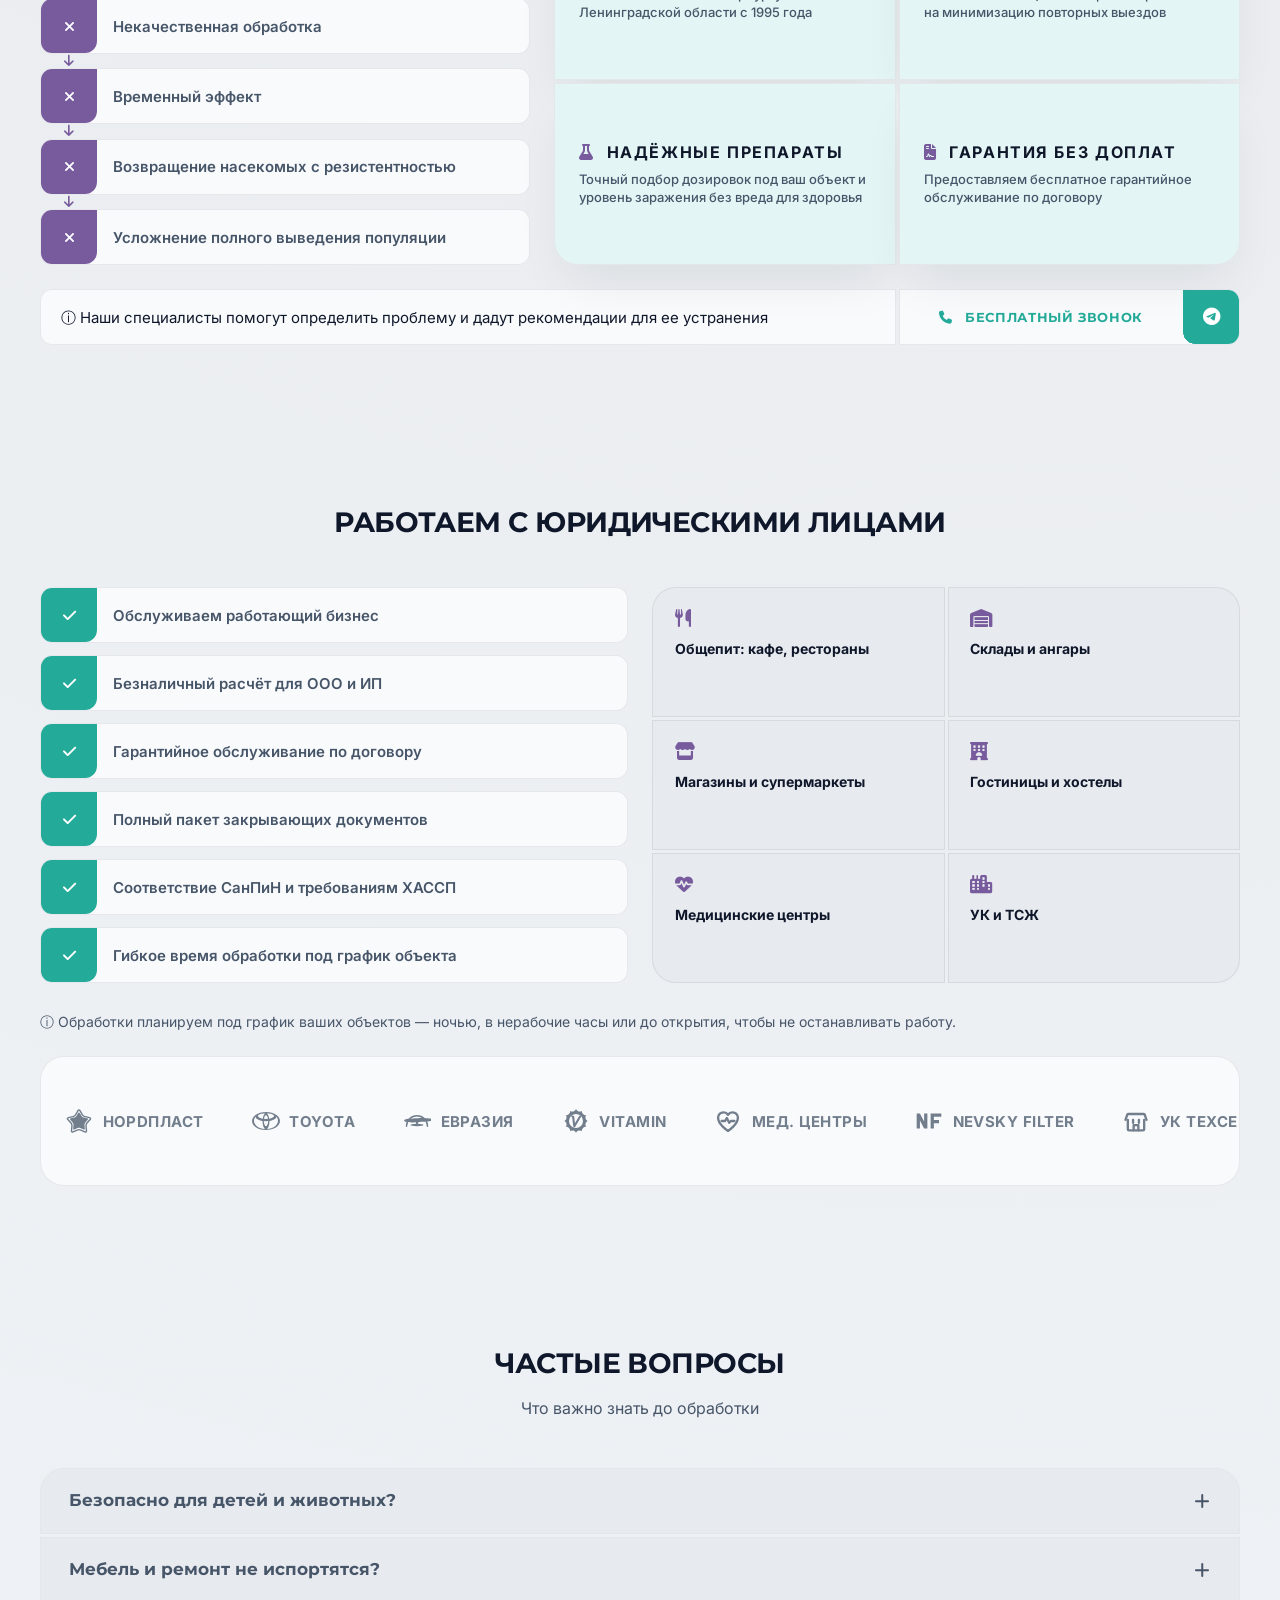
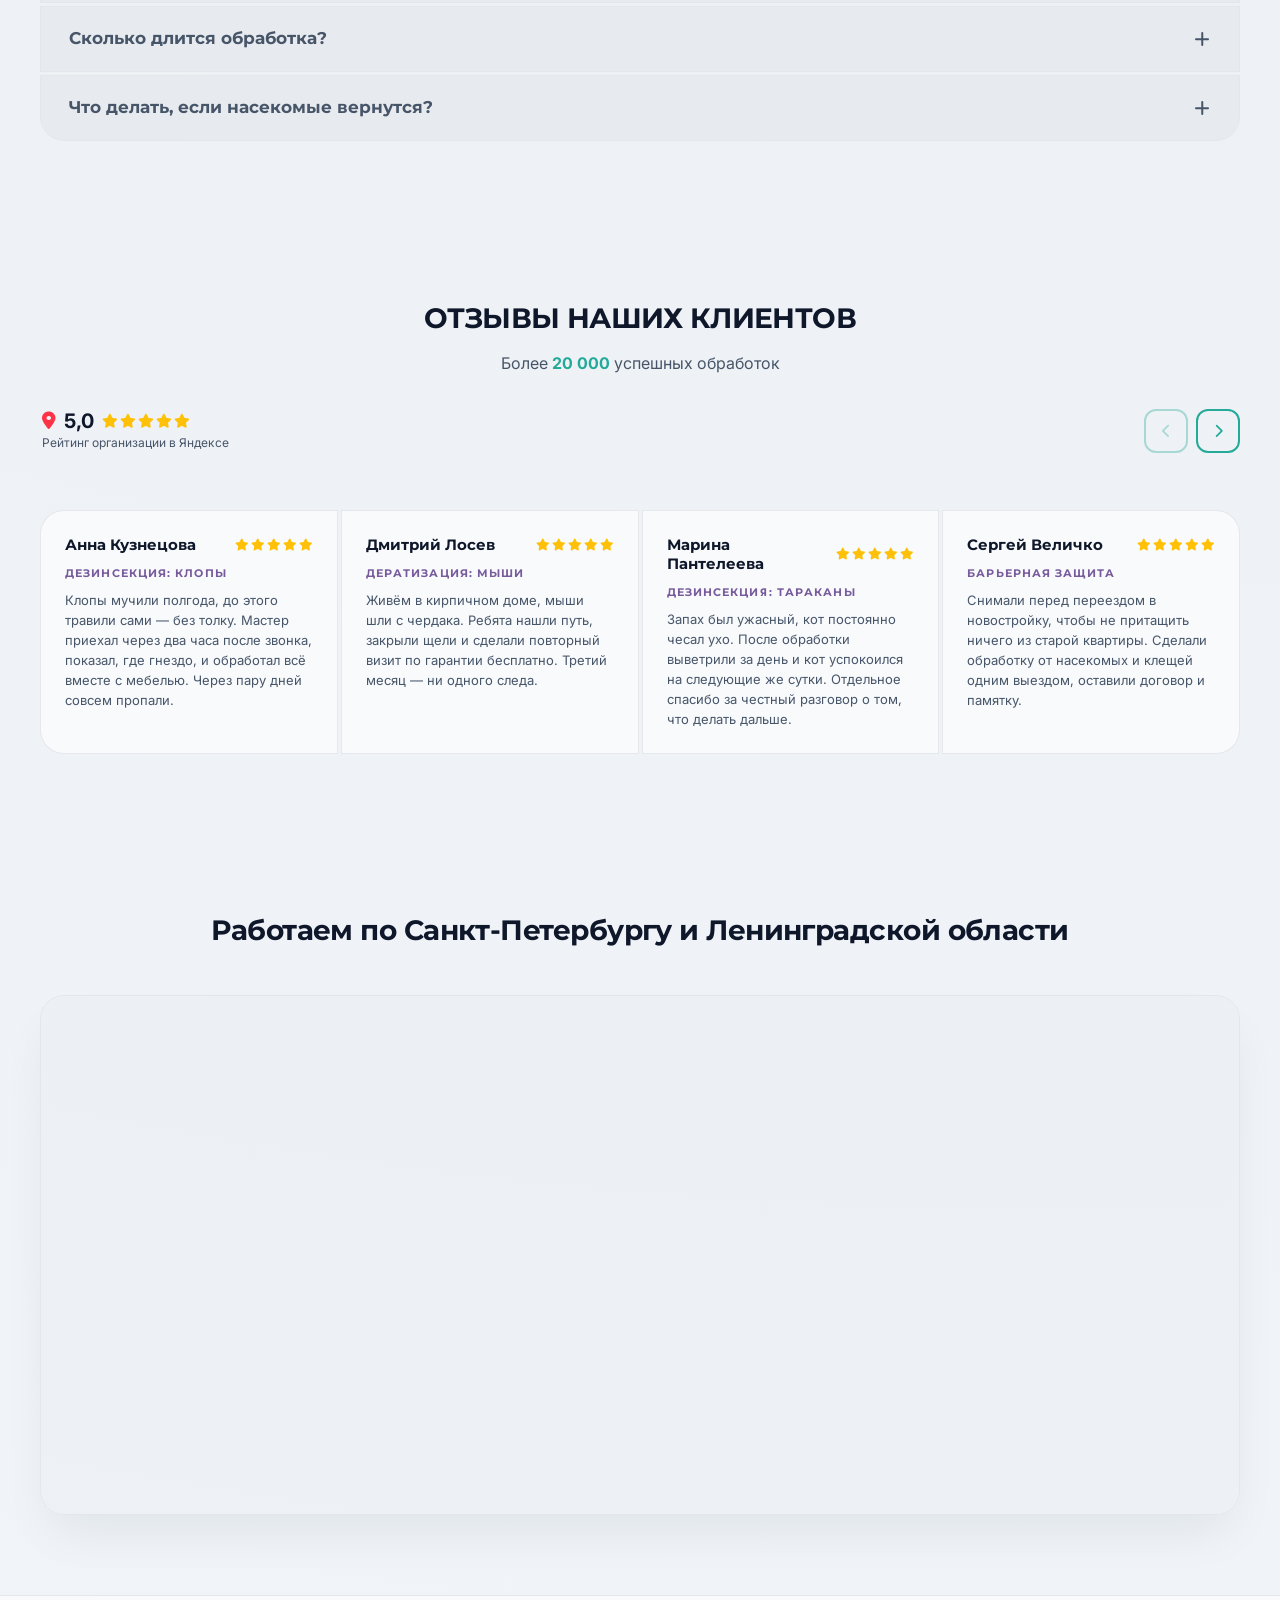
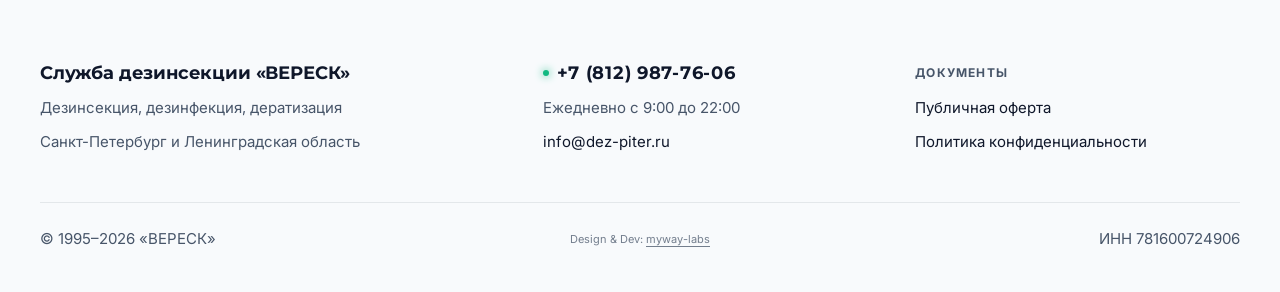
==== commit 59246b11: "fix(nav): reorder premium navigation links to match original layout" ====
--- a/index.html
+++ b/index.html
@@ -26,8 +26,8 @@
         </a>
 
         <nav class="premium-nav" id="premiumNav">
+            <a href="#catalog" class="nav-link">Вредители</a>
             <a href="#quiz-section" class="nav-link">Цены</a>
-            <a href="#catalog" class="nav-link">Вредители</a>
             <a href="#why-we" class="nav-link">Почему мы</a>
             <a href="#b2b" class="nav-link">Бизнесу</a>
             <a href="#faq" class="nav-link">Вопросы</a>
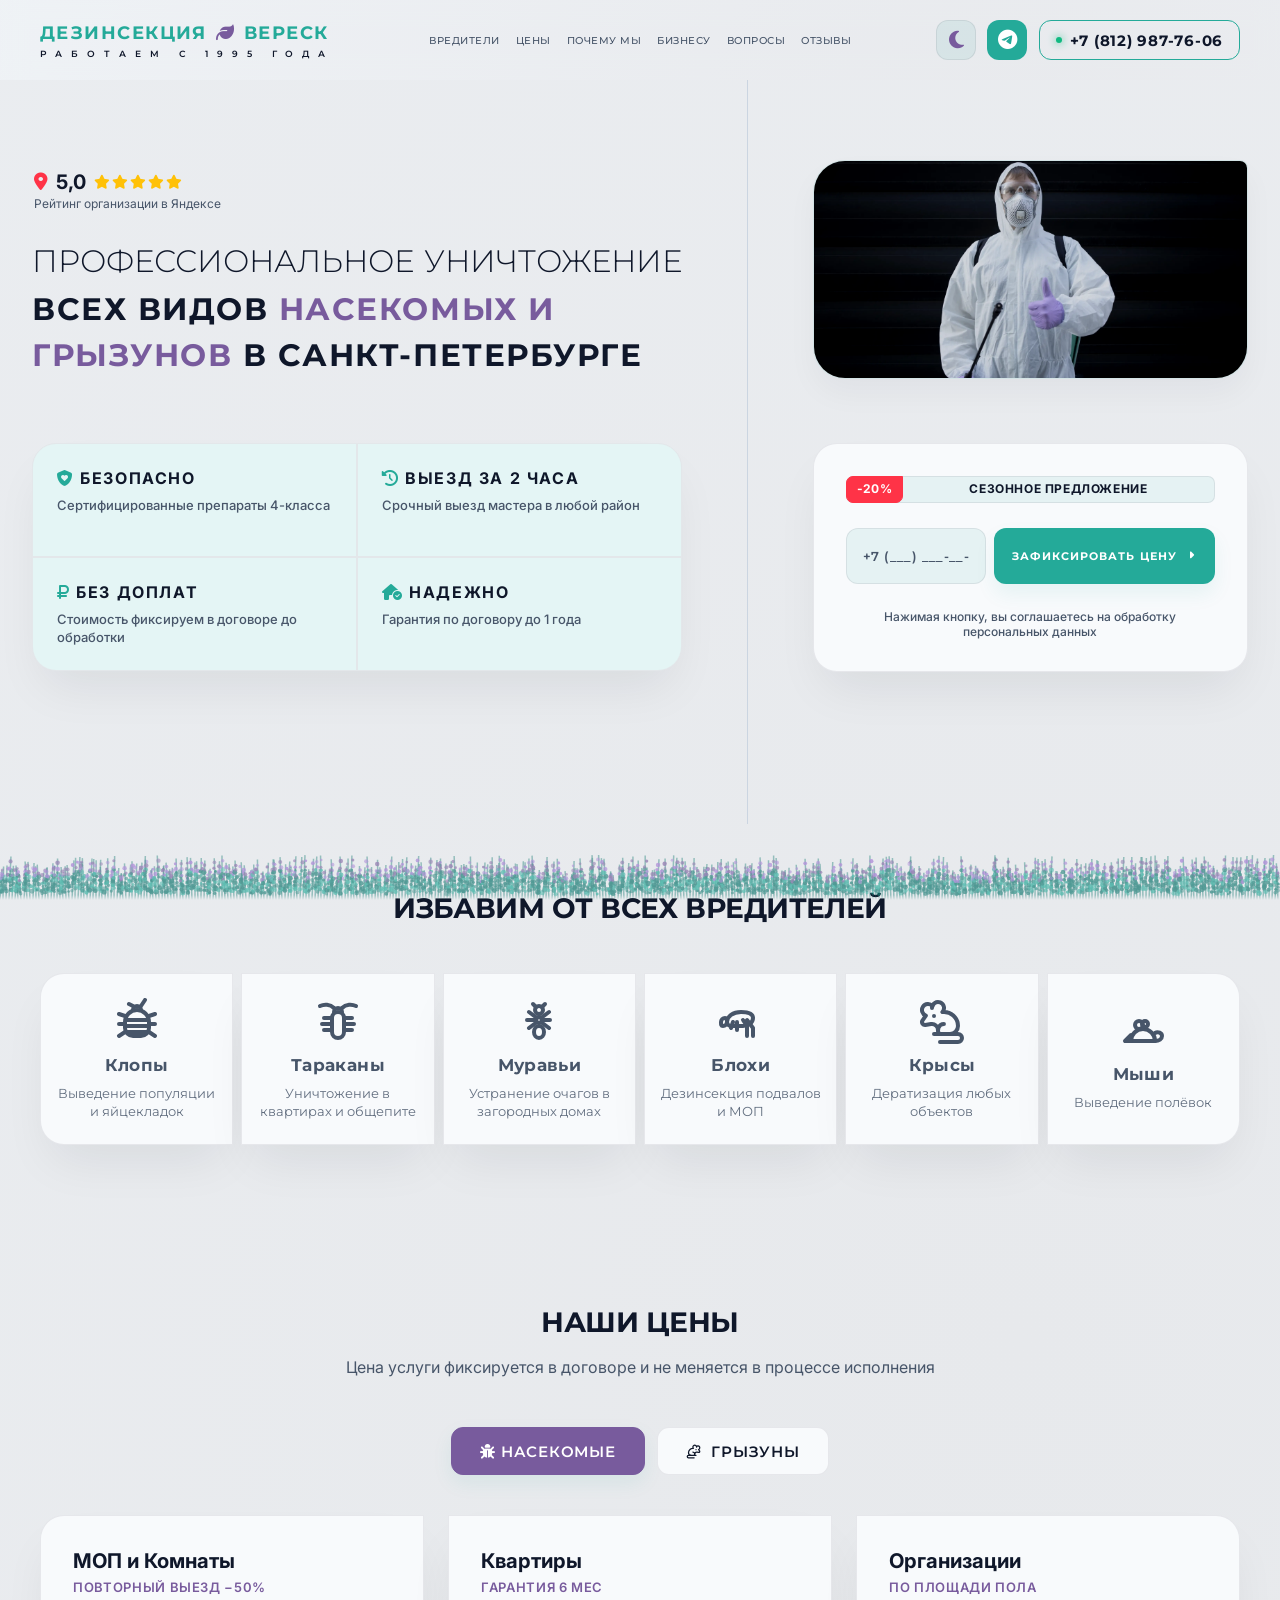
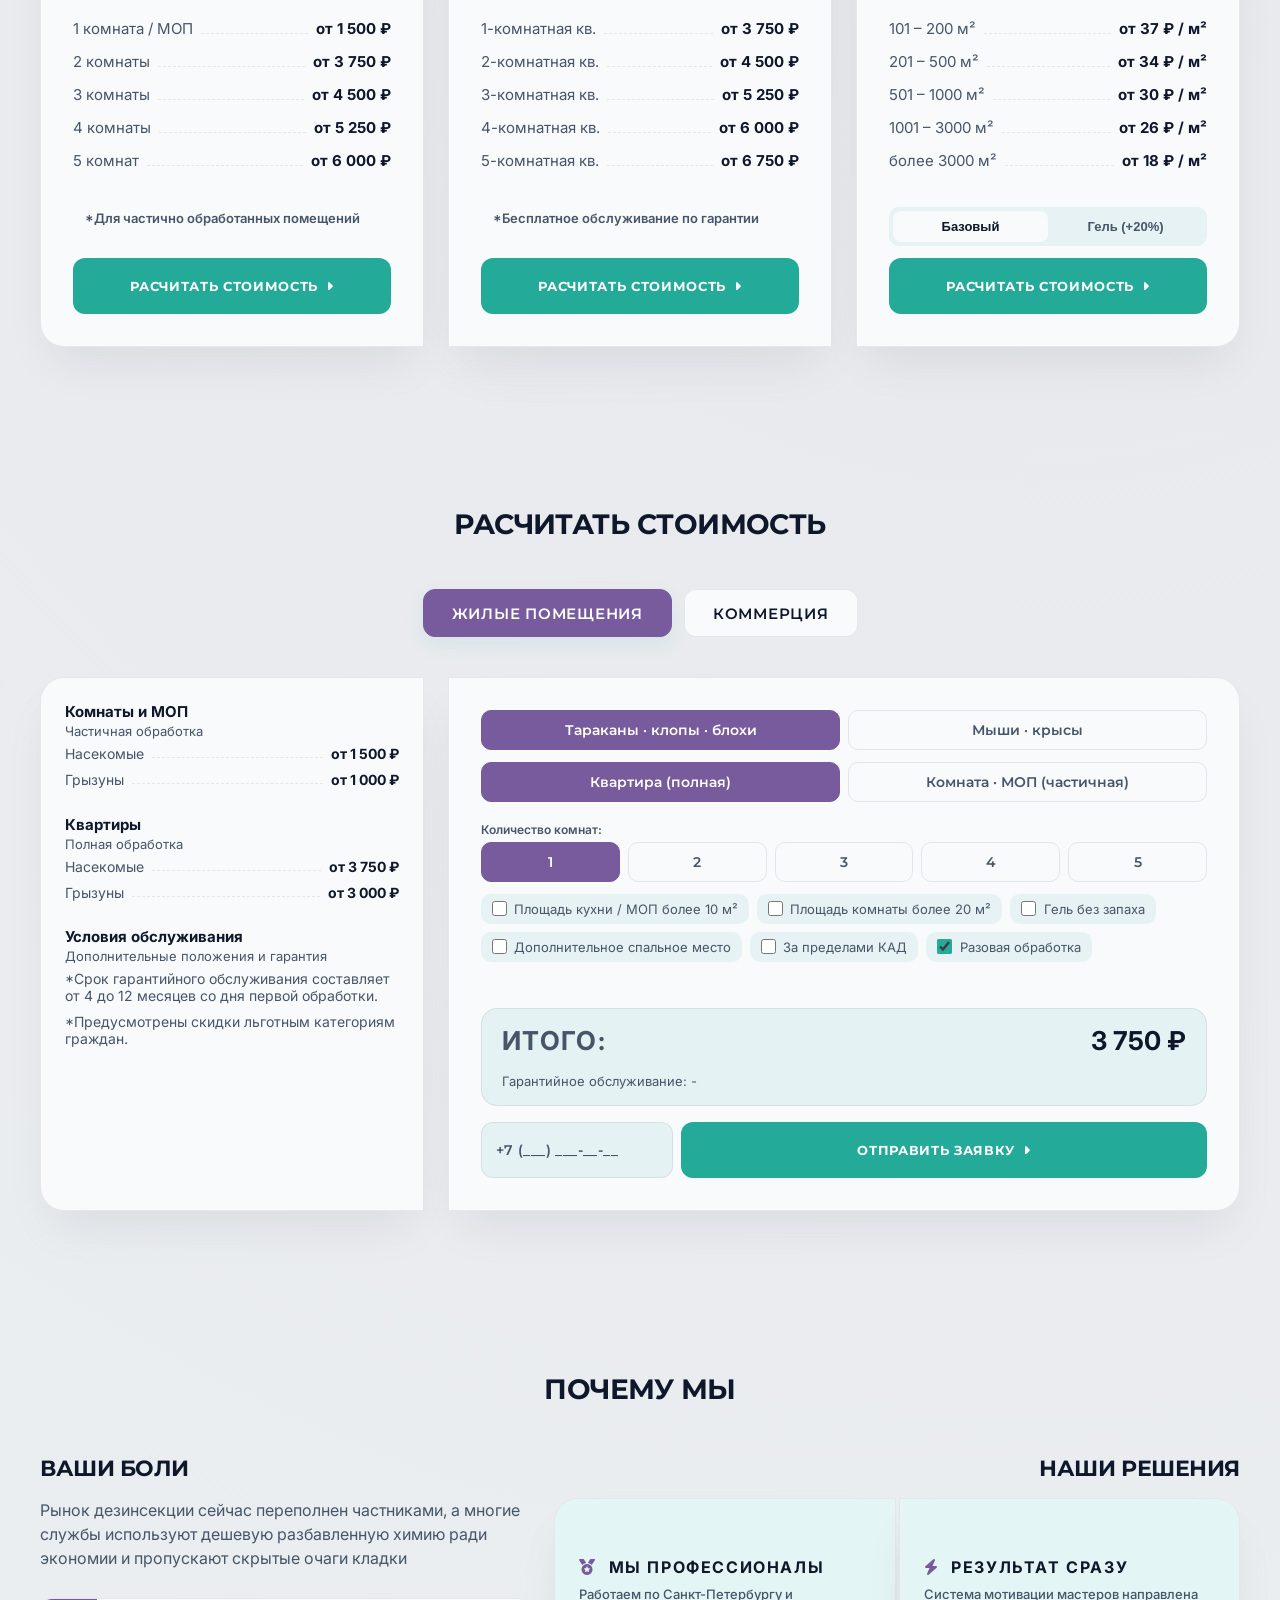
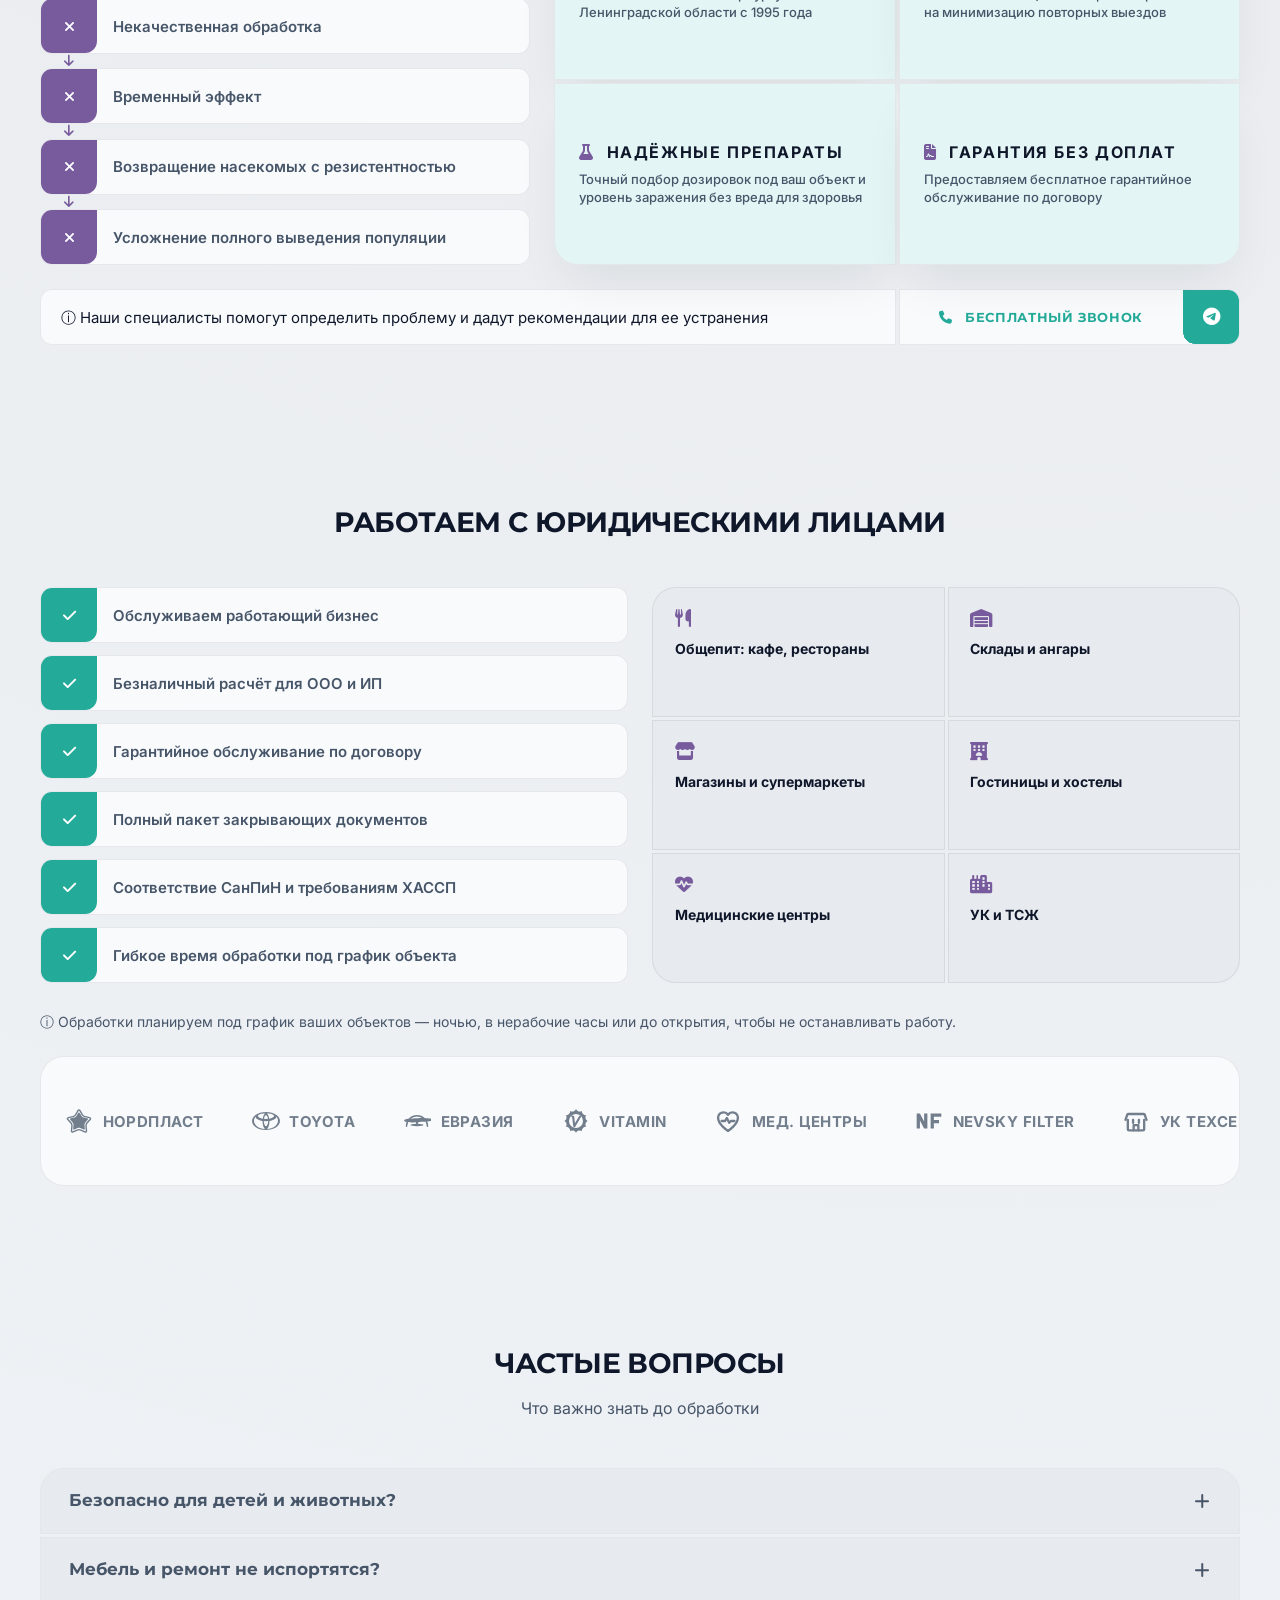
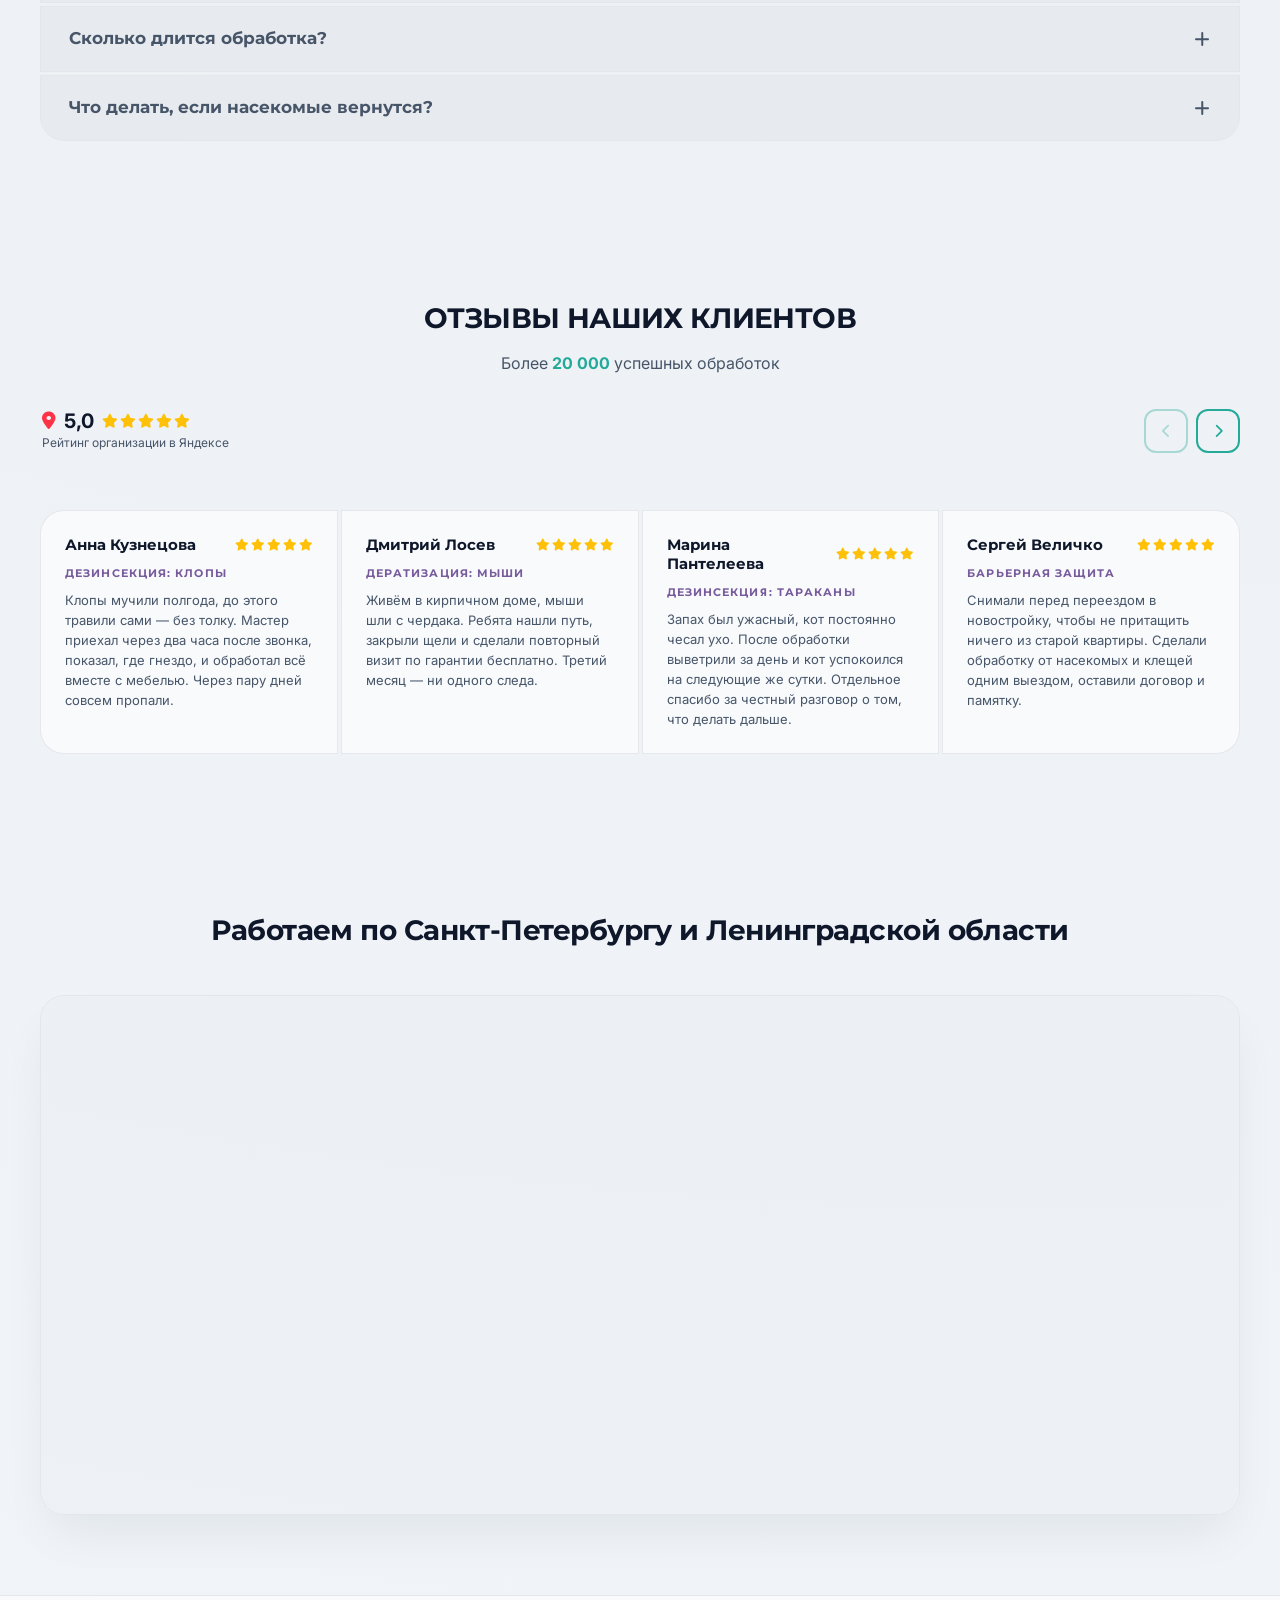
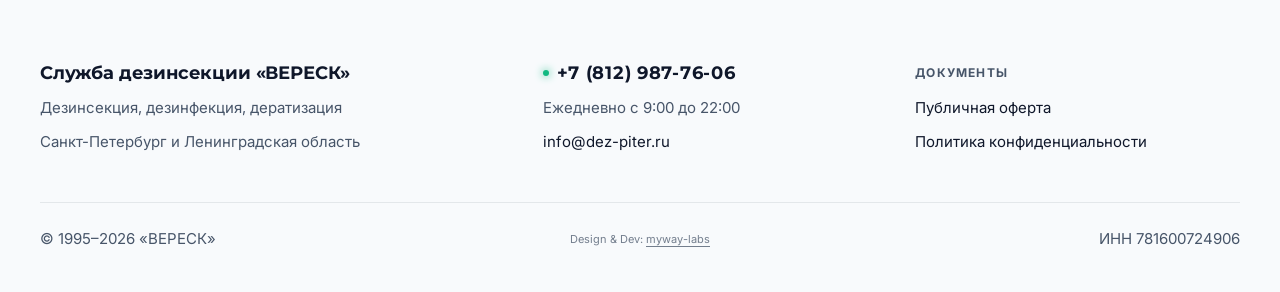
==== commit 74a90329: "feat(ui): add floating "back to top" button with scroll logic - Added `.to-top-btn` styles in `asset" ====
--- a/index.html
+++ b/index.html
@@ -1130,6 +1130,11 @@
       </div>
     </footer>
 
+    <!-- Кнопка «наверх»: видна после прокрутки первого экрана (логика — в main.js) -->
+    <button class="to-top-btn" type="button" id="toTopBtn" aria-label="Наверх" title="Наверх">
+        <i class="fa-solid fa-arrow-up" aria-hidden="true"></i>
+    </button>
+
     <script src="assets/js/heather-animation.js"></script>
     <script src="assets/js/main.js"></script>
     <script src="assets/js/lead-forms.js"></script>
--- a/assets/css/style.css
+++ b/assets/css/style.css
@@ -3543,3 +3543,63 @@
         transition: none;
     }
 }
+
+/* --------------------------------------------------------------------------
+   Кнопка «наверх» (floating). Вид — как у кнопок прокрутки отзывов:
+   прозрачная заливка цвета фона, фирменная рамка. Появляется в правом
+   нижнем углу после прокрутки первого экрана (логика — в main.js)
+   -------------------------------------------------------------------------- */
+.to-top-btn {
+    position: fixed;
+    /* Правый край совпадает с краем контейнеров контента (.calc-container):
+       на средних разрешениях — гуттер, на широком десктопе — граница
+       max-width. Та же формула, что у центрирования контейнера; привязано
+       к токенам, поэтому едет за контейнером при смене --container-max */
+    right: max(var(--gutter), calc((100% - var(--container-max)) / 2));
+    bottom: 1.5rem;
+    z-index: 40; /* ниже липкой шапки (50) */
+    width: 2.75rem;
+    height: 2.75rem;
+    display: inline-flex;
+    align-items: center;
+    justify-content: center;
+    border: 2px solid var(--btn-fill);
+    border-radius: 0.75rem;
+    background: var(--header-glass);
+    -webkit-backdrop-filter: blur(12px);
+    backdrop-filter: blur(12px);
+    color: var(--btn-fill);
+    font-size: 0.875rem;
+    cursor: pointer;
+    /* Скрыта, пока не прокручен первый экран */
+    opacity: 0;
+    visibility: hidden;
+    transform: translateY(0.75rem);
+    pointer-events: none;
+    transition: opacity 0.25s ease, transform 0.25s ease, visibility 0.25s ease,
+                background 0.2s ease, color 0.2s ease, box-shadow 0.2s ease;
+}
+
+.to-top-btn.is-visible {
+    opacity: 1;
+    visibility: visible;
+    transform: translateY(0);
+    pointer-events: auto;
+}
+
+.to-top-btn:hover {
+    background: var(--btn-fill);
+    color: var(--btn-text-push);
+    box-shadow: 0 8px 16px var(--accent-soft);
+}
+
+.to-top-btn:focus-visible {
+    outline: 2px solid var(--btn-fill);
+    outline-offset: 2px;
+}
+
+@media (prefers-reduced-motion: reduce) {
+    .to-top-btn {
+        transition: none;
+    }
+}
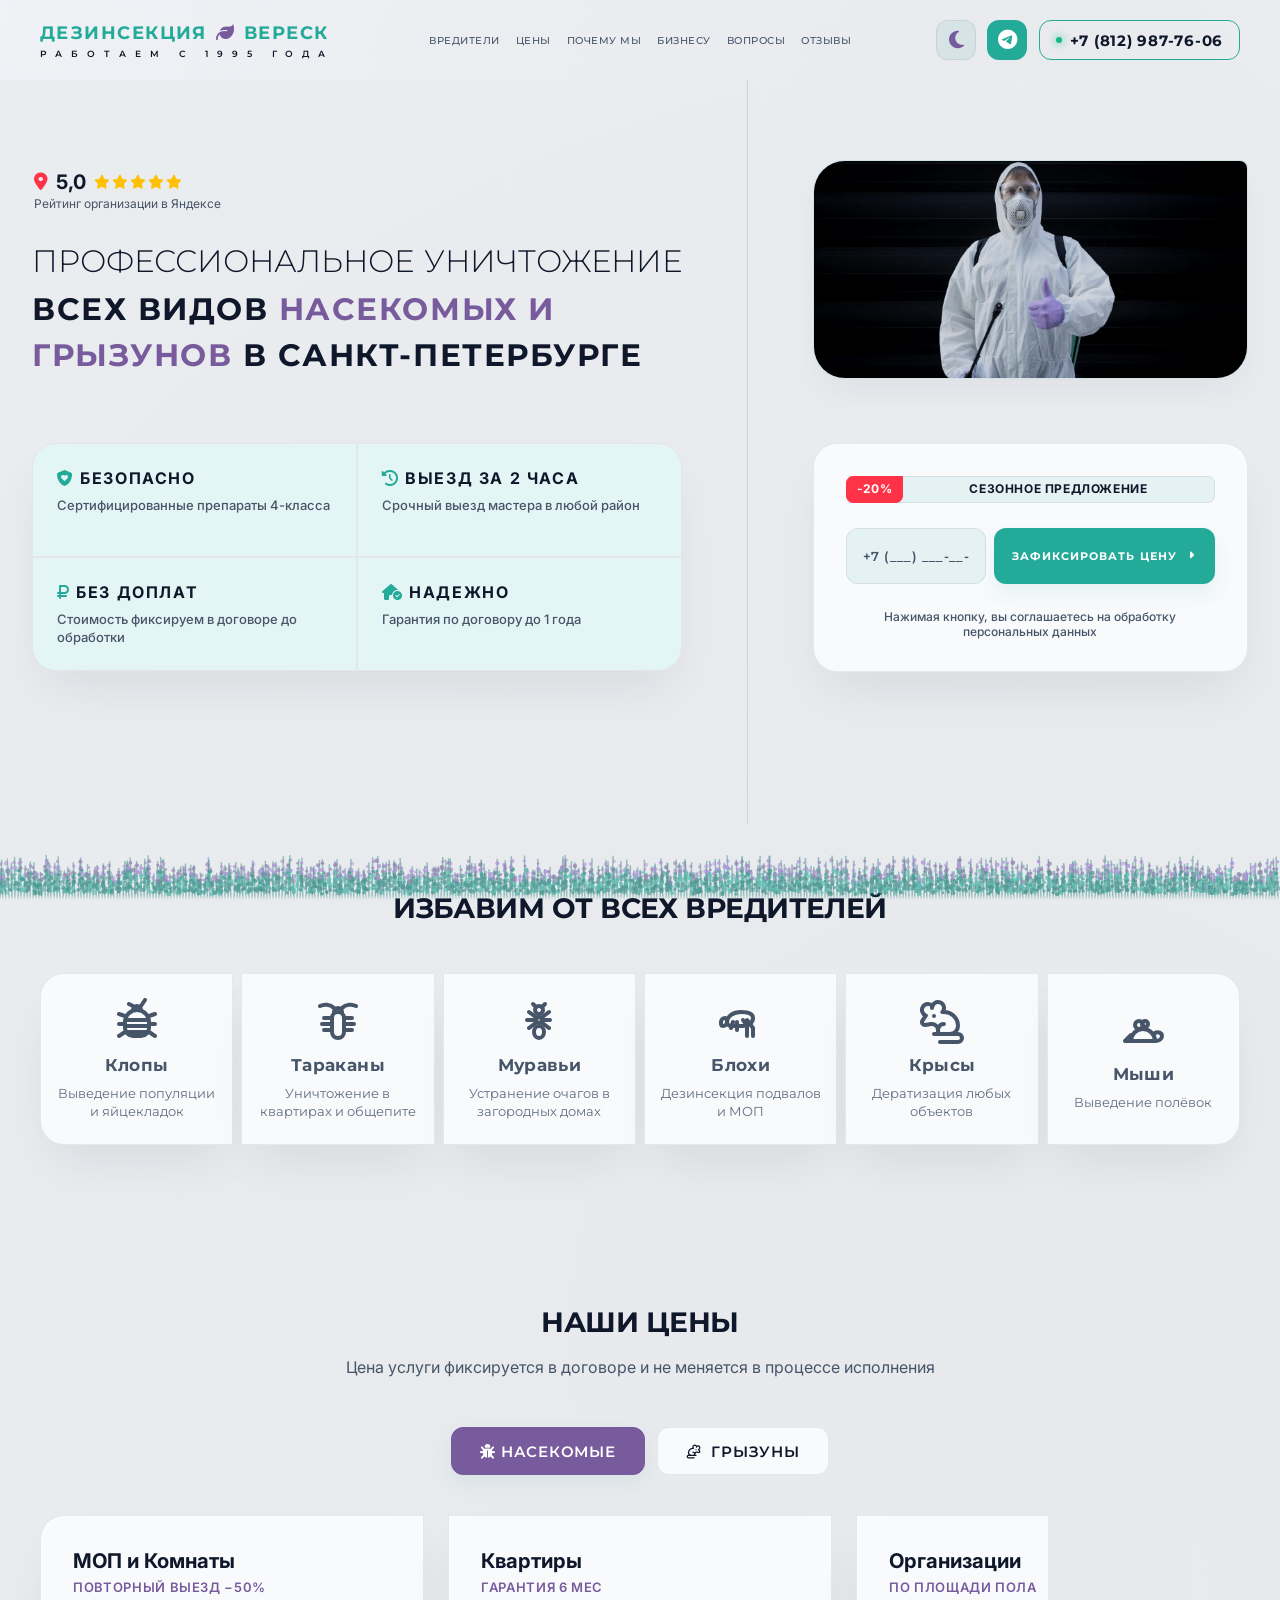
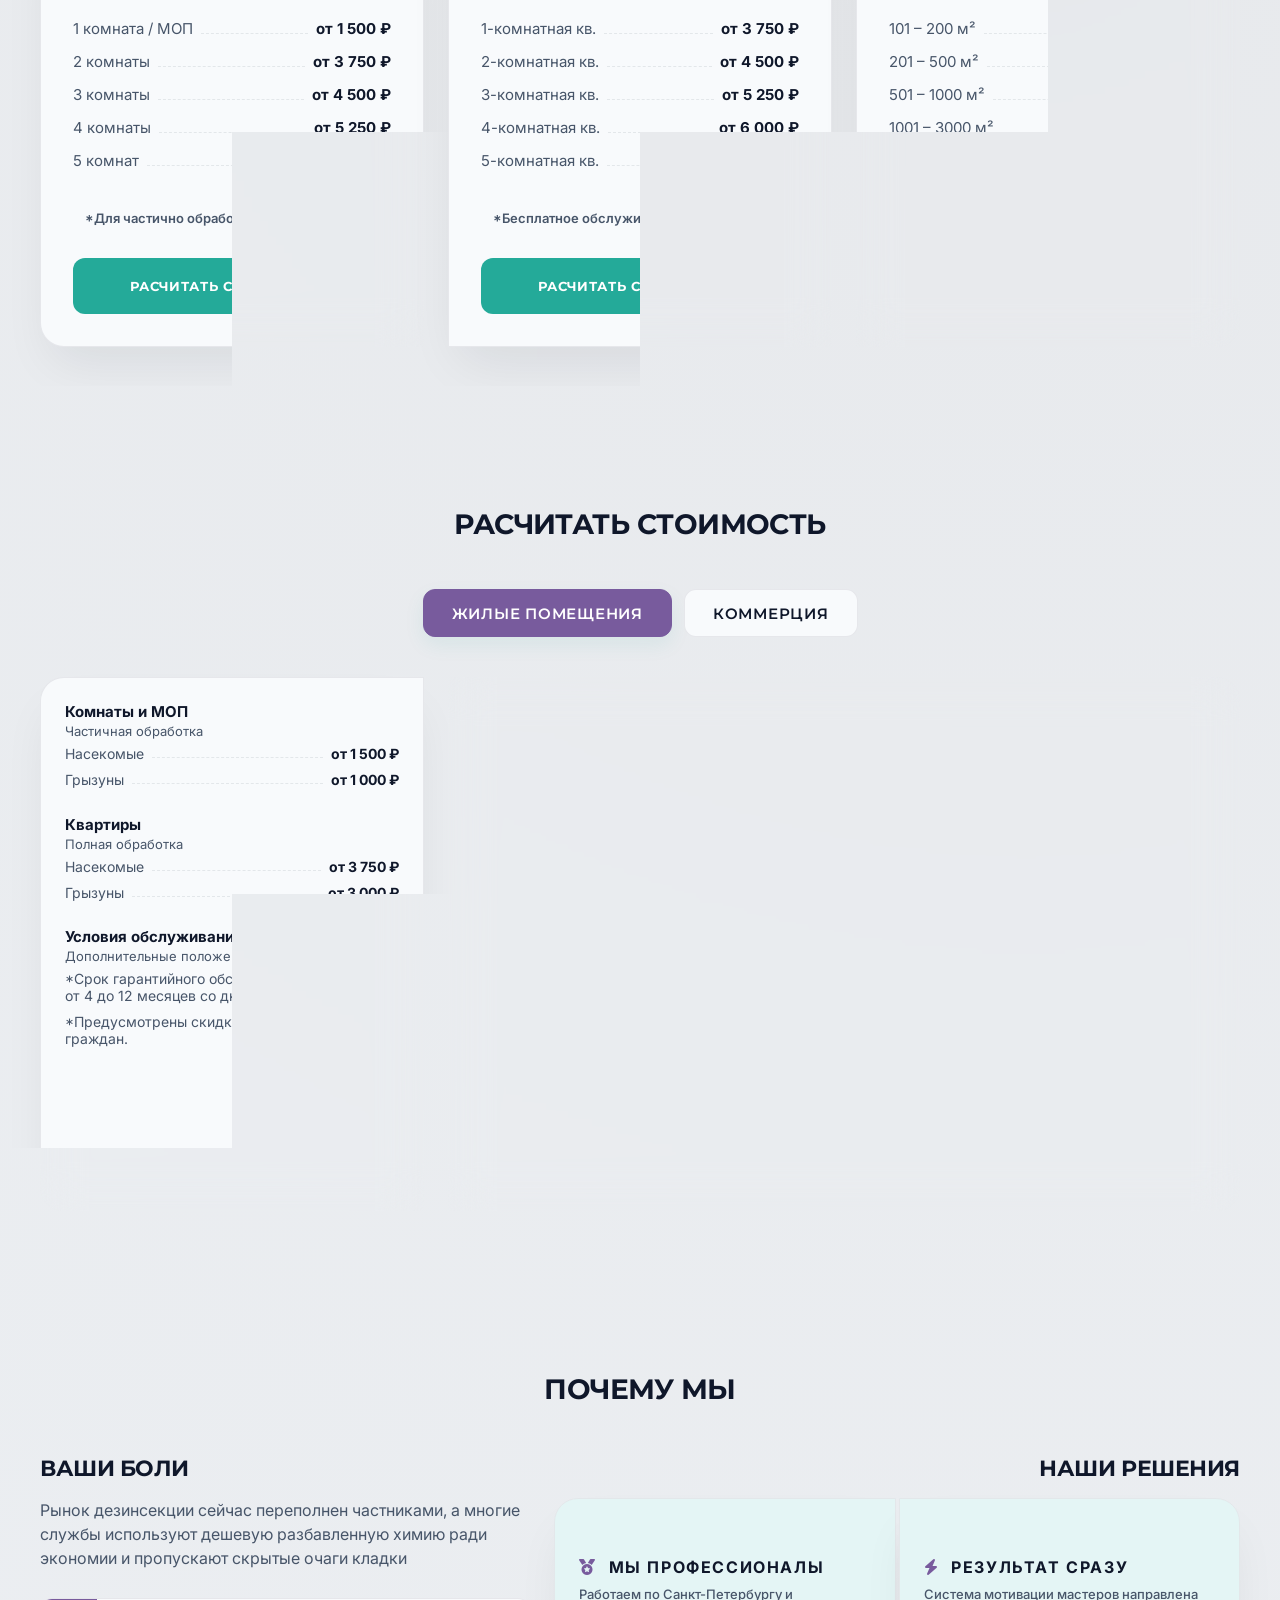
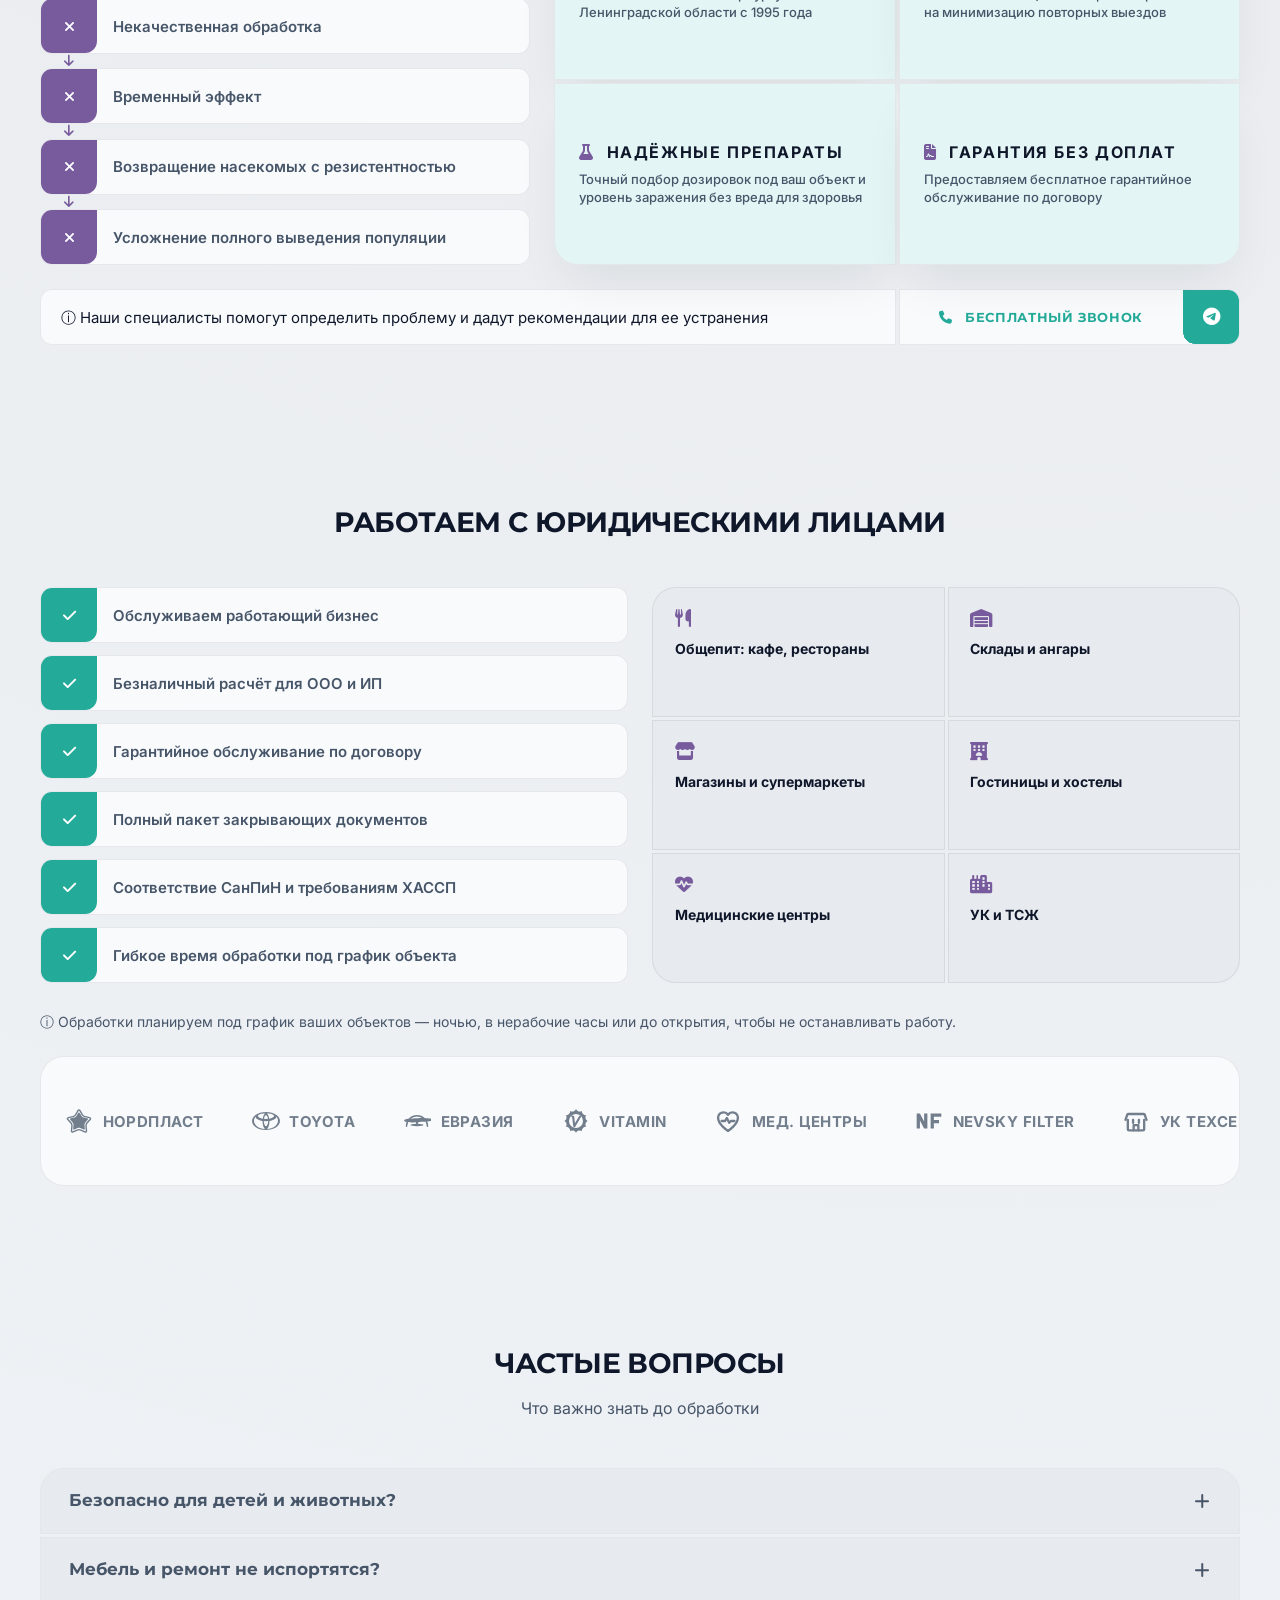
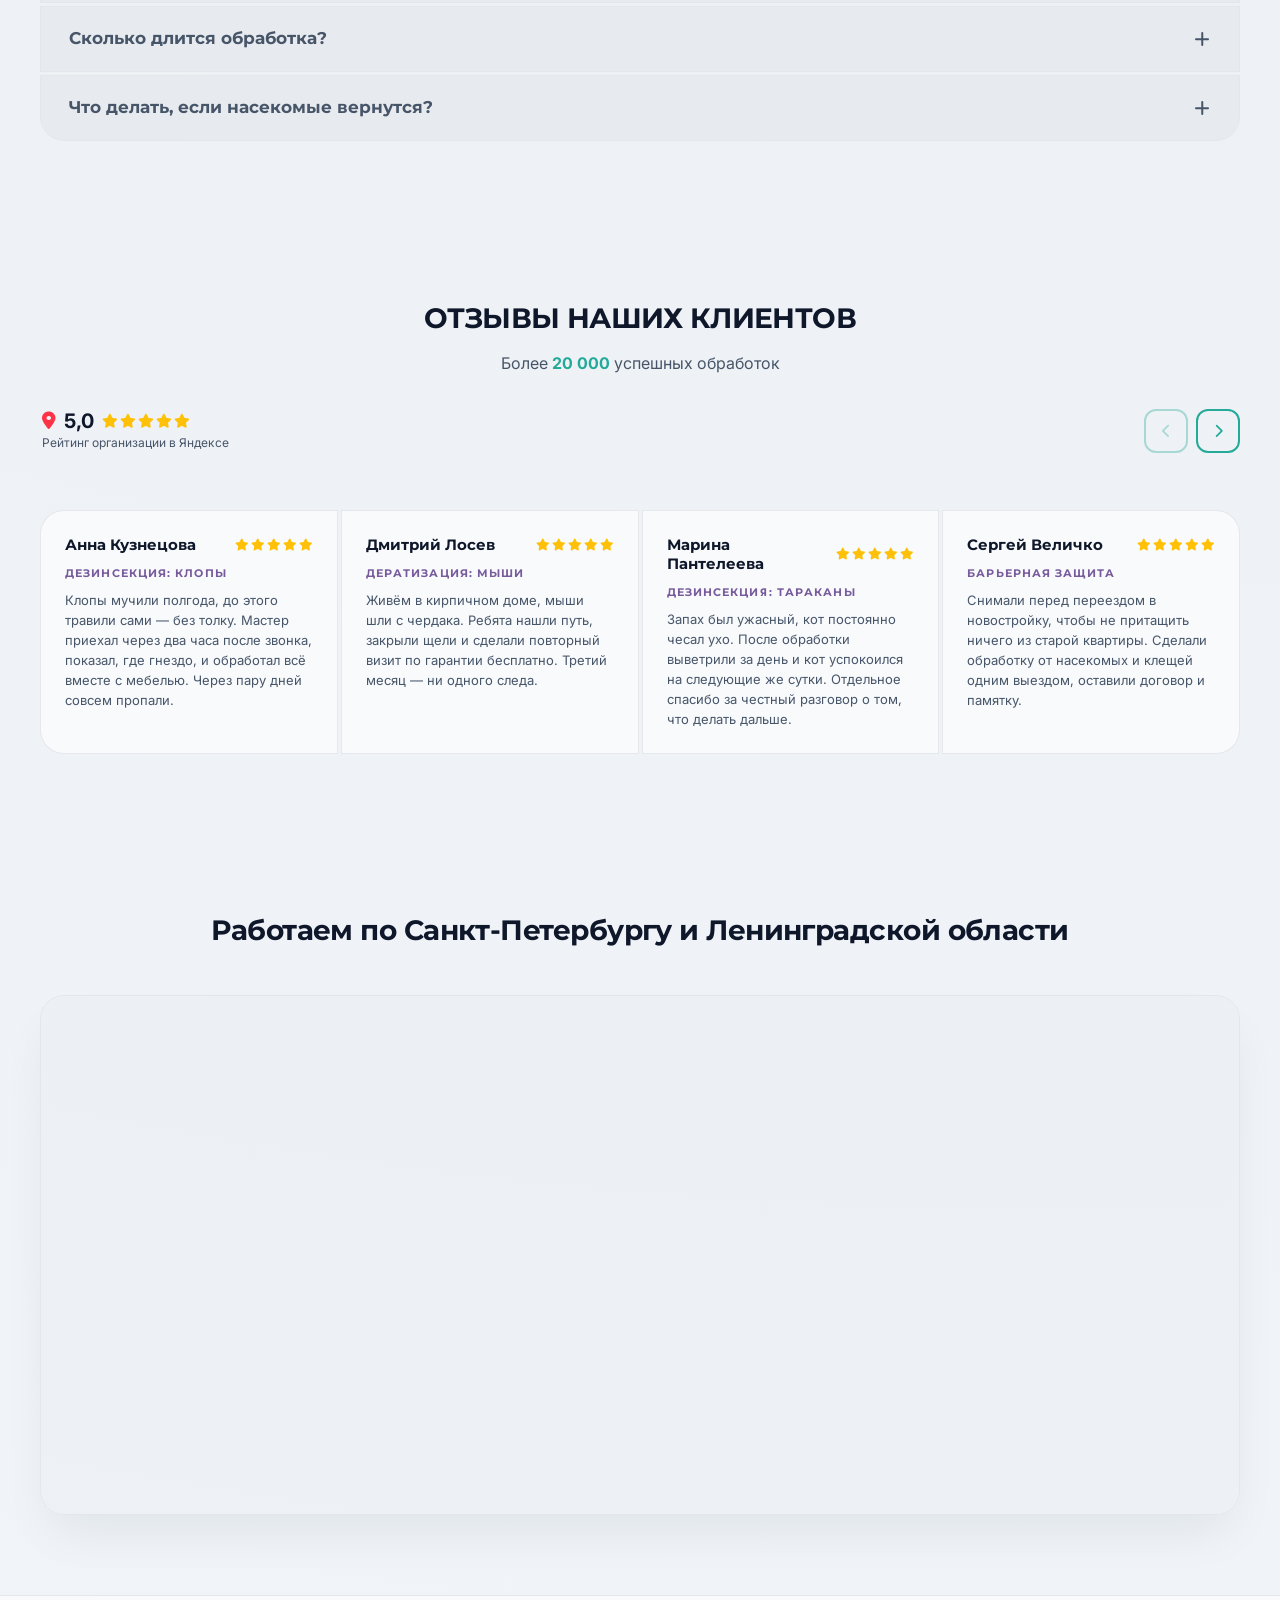
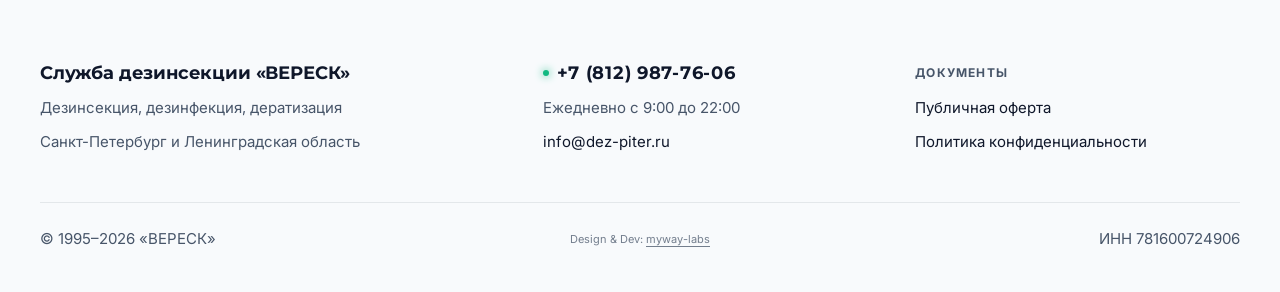
==== commit 009b6e1a: "feat(ui): update to-top button styling and behavior - Adjust right positioning to align with header " ====
--- a/index.html
+++ b/index.html
@@ -1132,7 +1132,7 @@
 
     <!-- Кнопка «наверх»: видна после прокрутки первого экрана (логика — в main.js) -->
     <button class="to-top-btn" type="button" id="toTopBtn" aria-label="Наверх" title="Наверх">
-        <i class="fa-solid fa-arrow-up" aria-hidden="true"></i>
+        <i class="fa-solid fa-chevron-up" aria-hidden="true"></i>
     </button>
 
     <script src="assets/js/heather-animation.js"></script>
--- a/assets/css/style.css
+++ b/assets/css/style.css
@@ -3551,11 +3551,11 @@
    -------------------------------------------------------------------------- */
 .to-top-btn {
     position: fixed;
-    /* Правый край совпадает с краем контейнеров контента (.calc-container):
-       на средних разрешениях — гуттер, на широком десктопе — граница
-       max-width. Та же формула, что у центрирования контейнера; привязано
-       к токенам, поэтому едет за контейнером при смене --container-max */
-    right: max(var(--gutter), calc((100% - var(--container-max)) / 2));
+    /* Правый край = правый край контента шапки, где стоит рамка телефона.
+       Та же формула, что у .premium-header на ≥1280 (по токену --header-max),
+       поэтому на десктопе кнопка совпадает с телефоном, а на средних и мобиле
+       эта же формула даёт край контейнера. Без привязки к контенту шапки */
+    right: max(var(--gutter), calc((100% - var(--header-max)) / 2));
     bottom: 1.5rem;
     z-index: 40; /* ниже липкой шапки (50) */
     width: 2.75rem;
@@ -3565,9 +3565,8 @@
     justify-content: center;
     border: 2px solid var(--btn-fill);
     border-radius: 0.75rem;
-    background: var(--header-glass);
-    -webkit-backdrop-filter: blur(12px);
-    backdrop-filter: blur(12px);
+    /* Прозрачная заливка: внутри контейнера не перекрывает контент */
+    background: transparent;
     color: var(--btn-fill);
     font-size: 0.875rem;
     cursor: pointer;
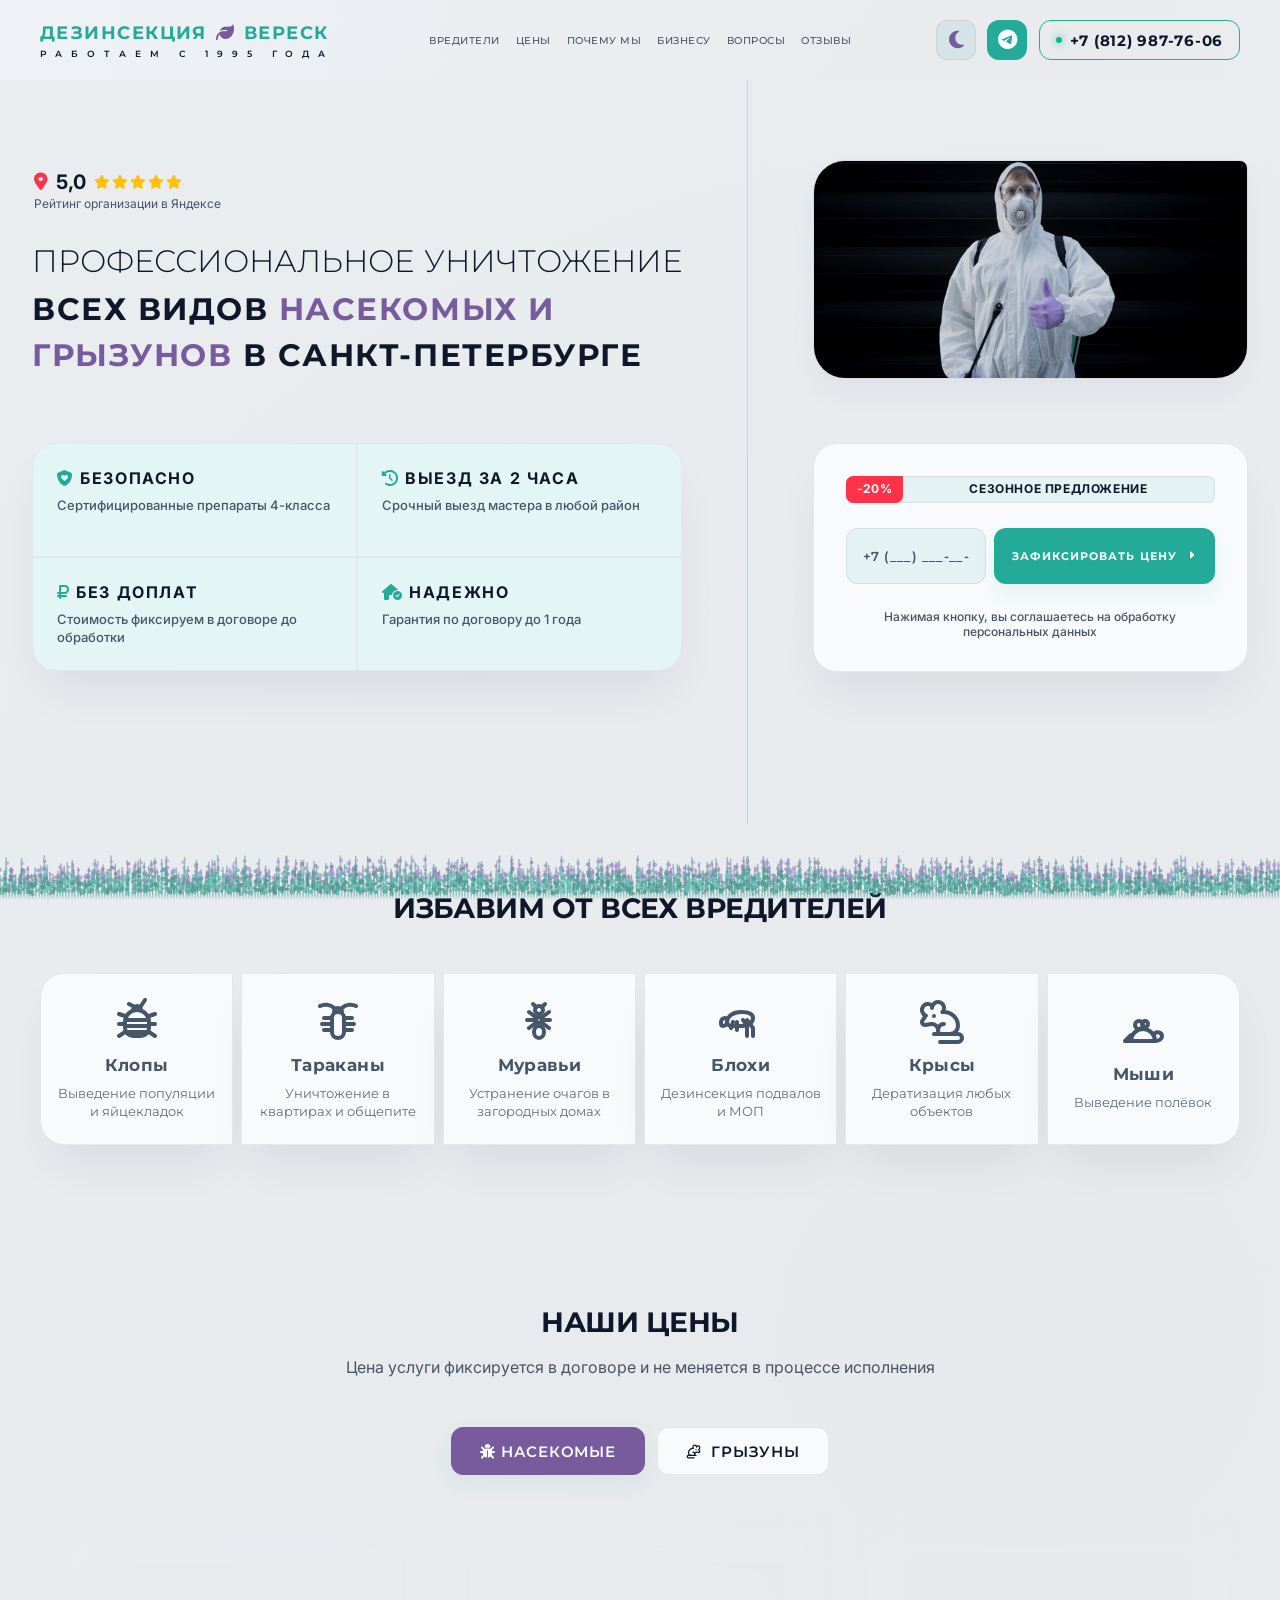
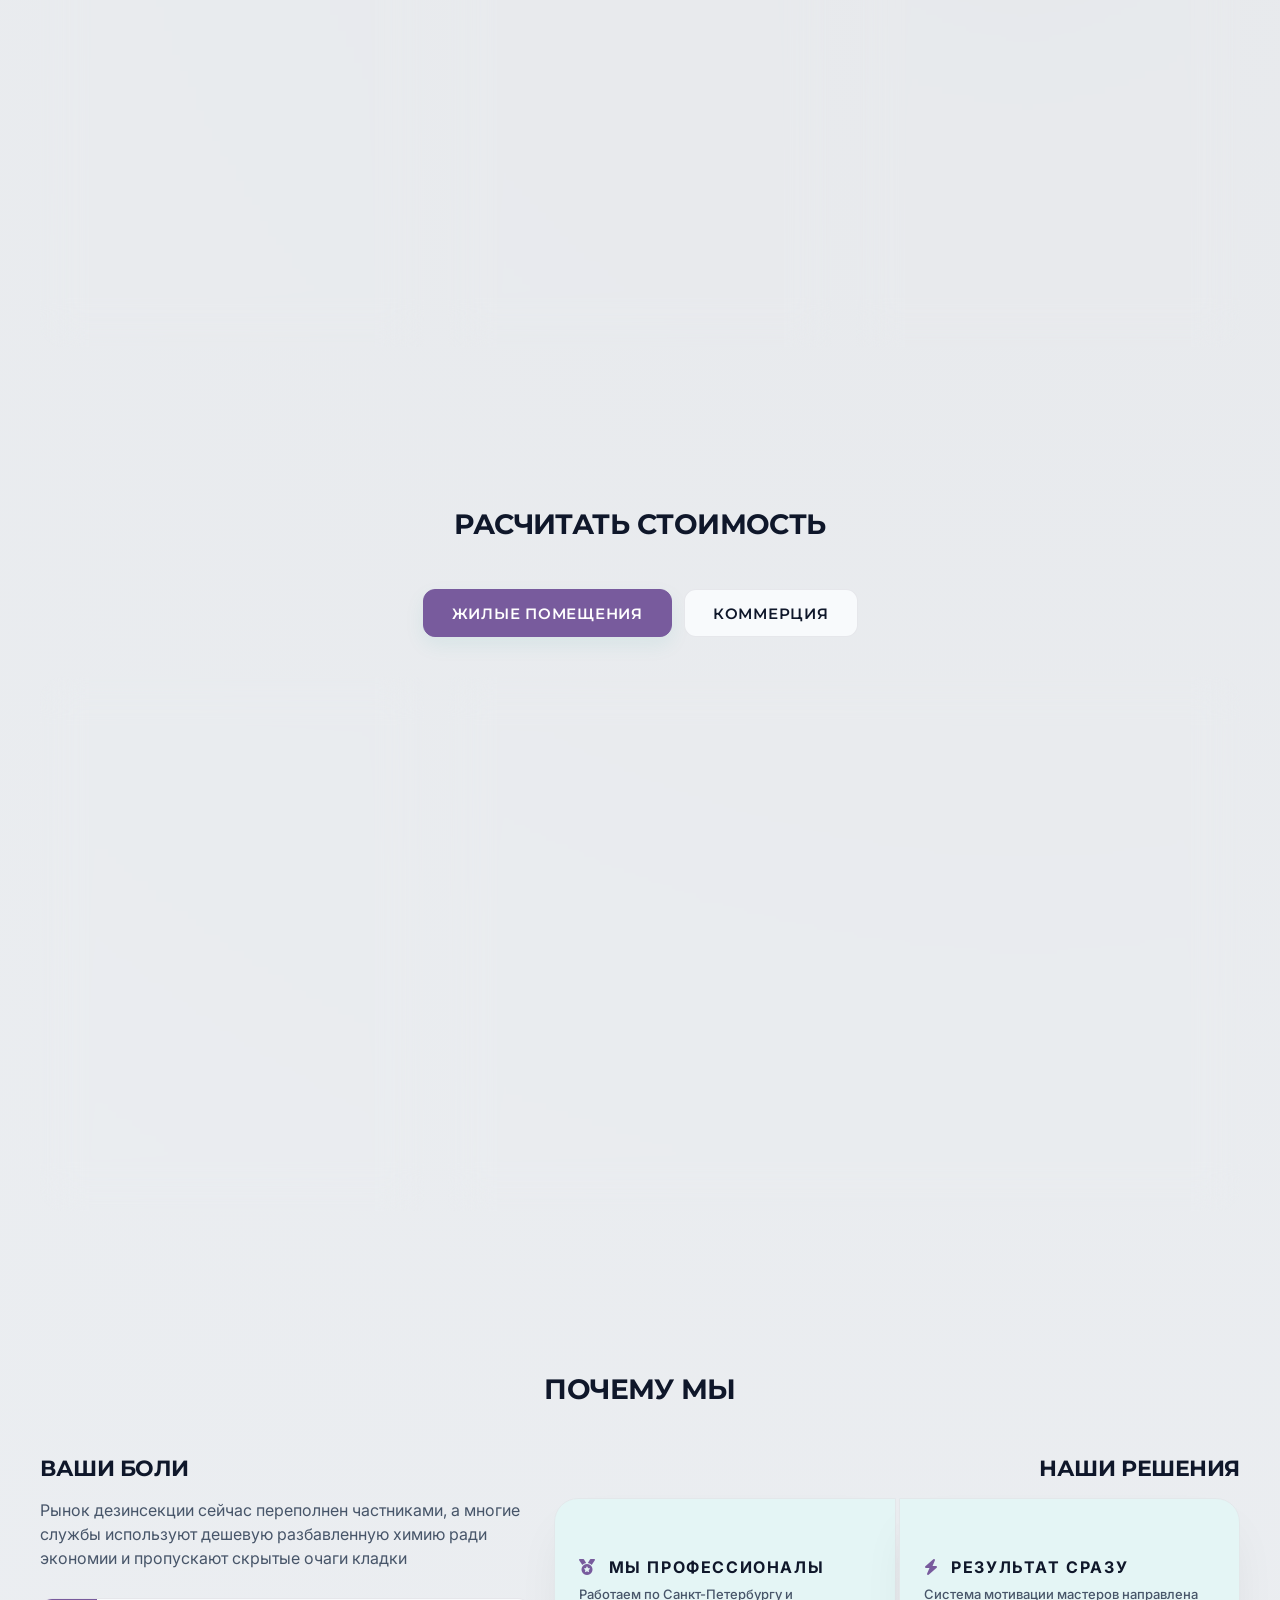
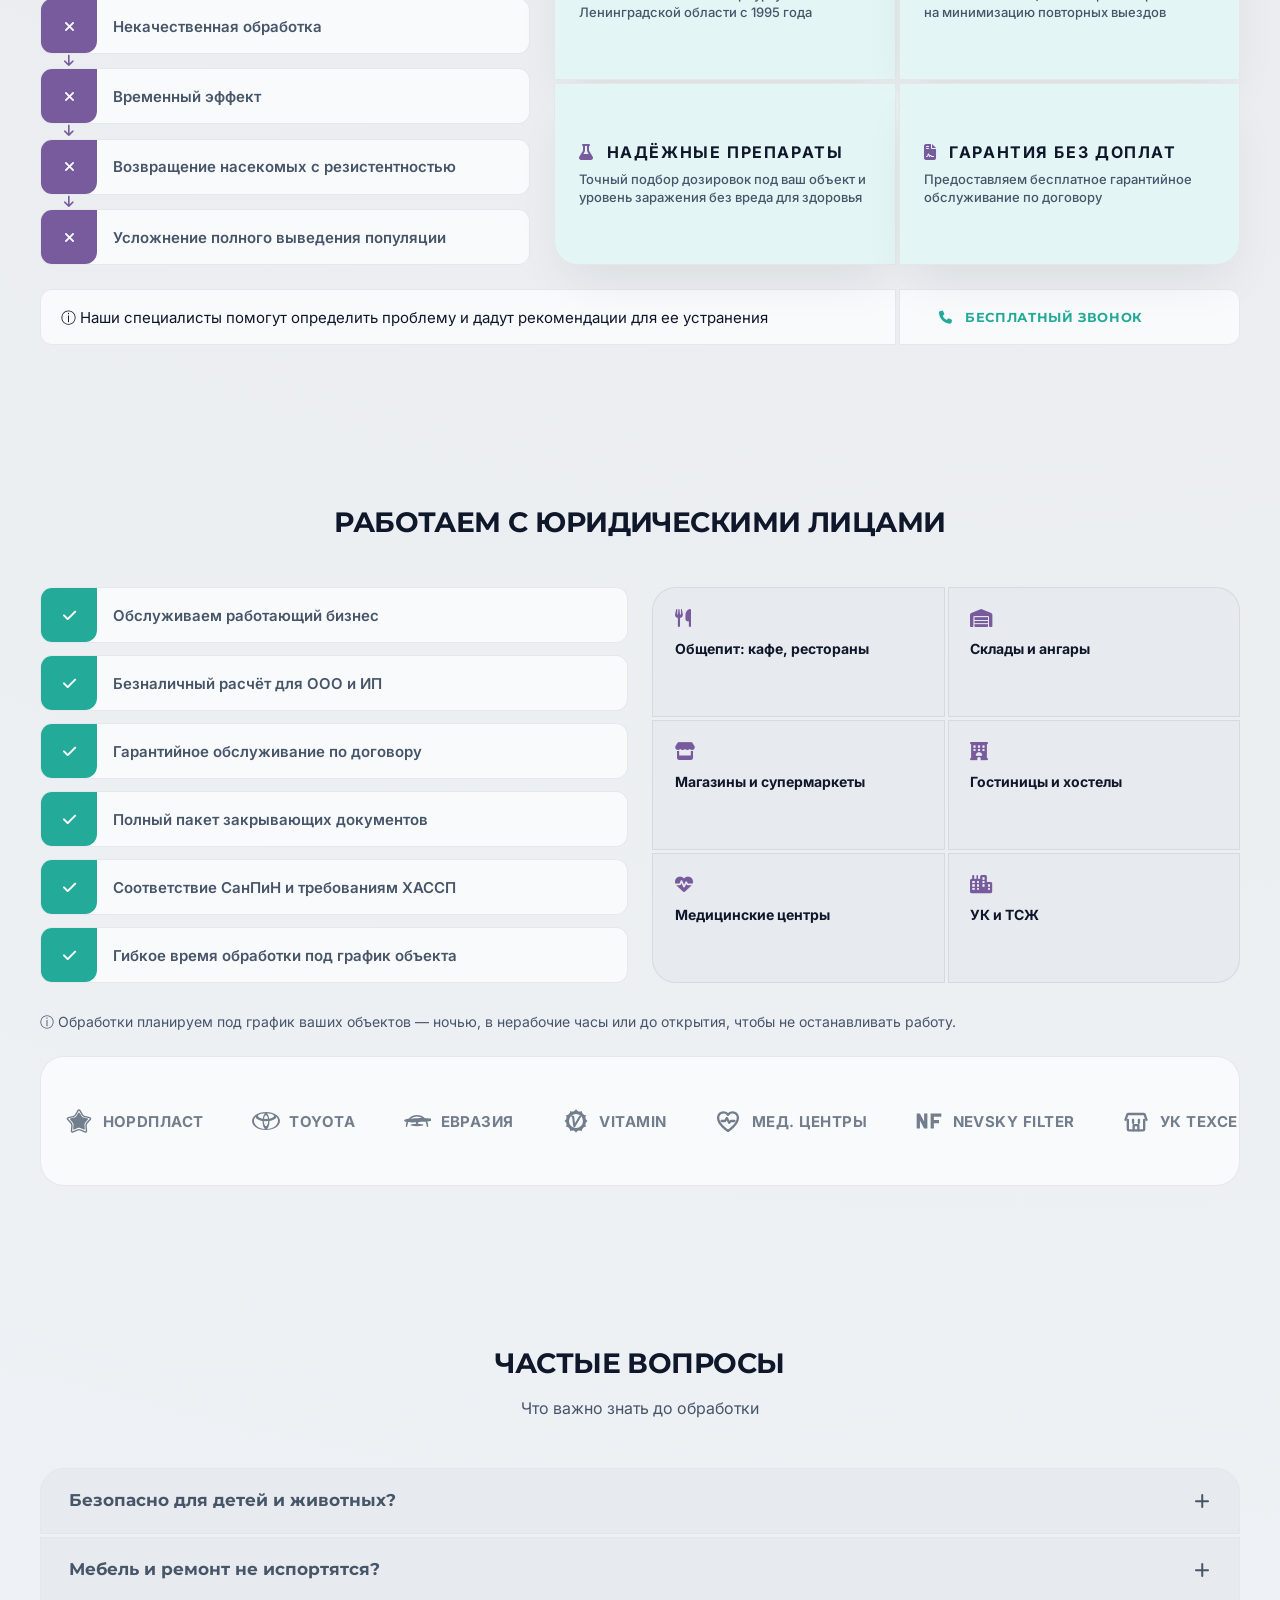
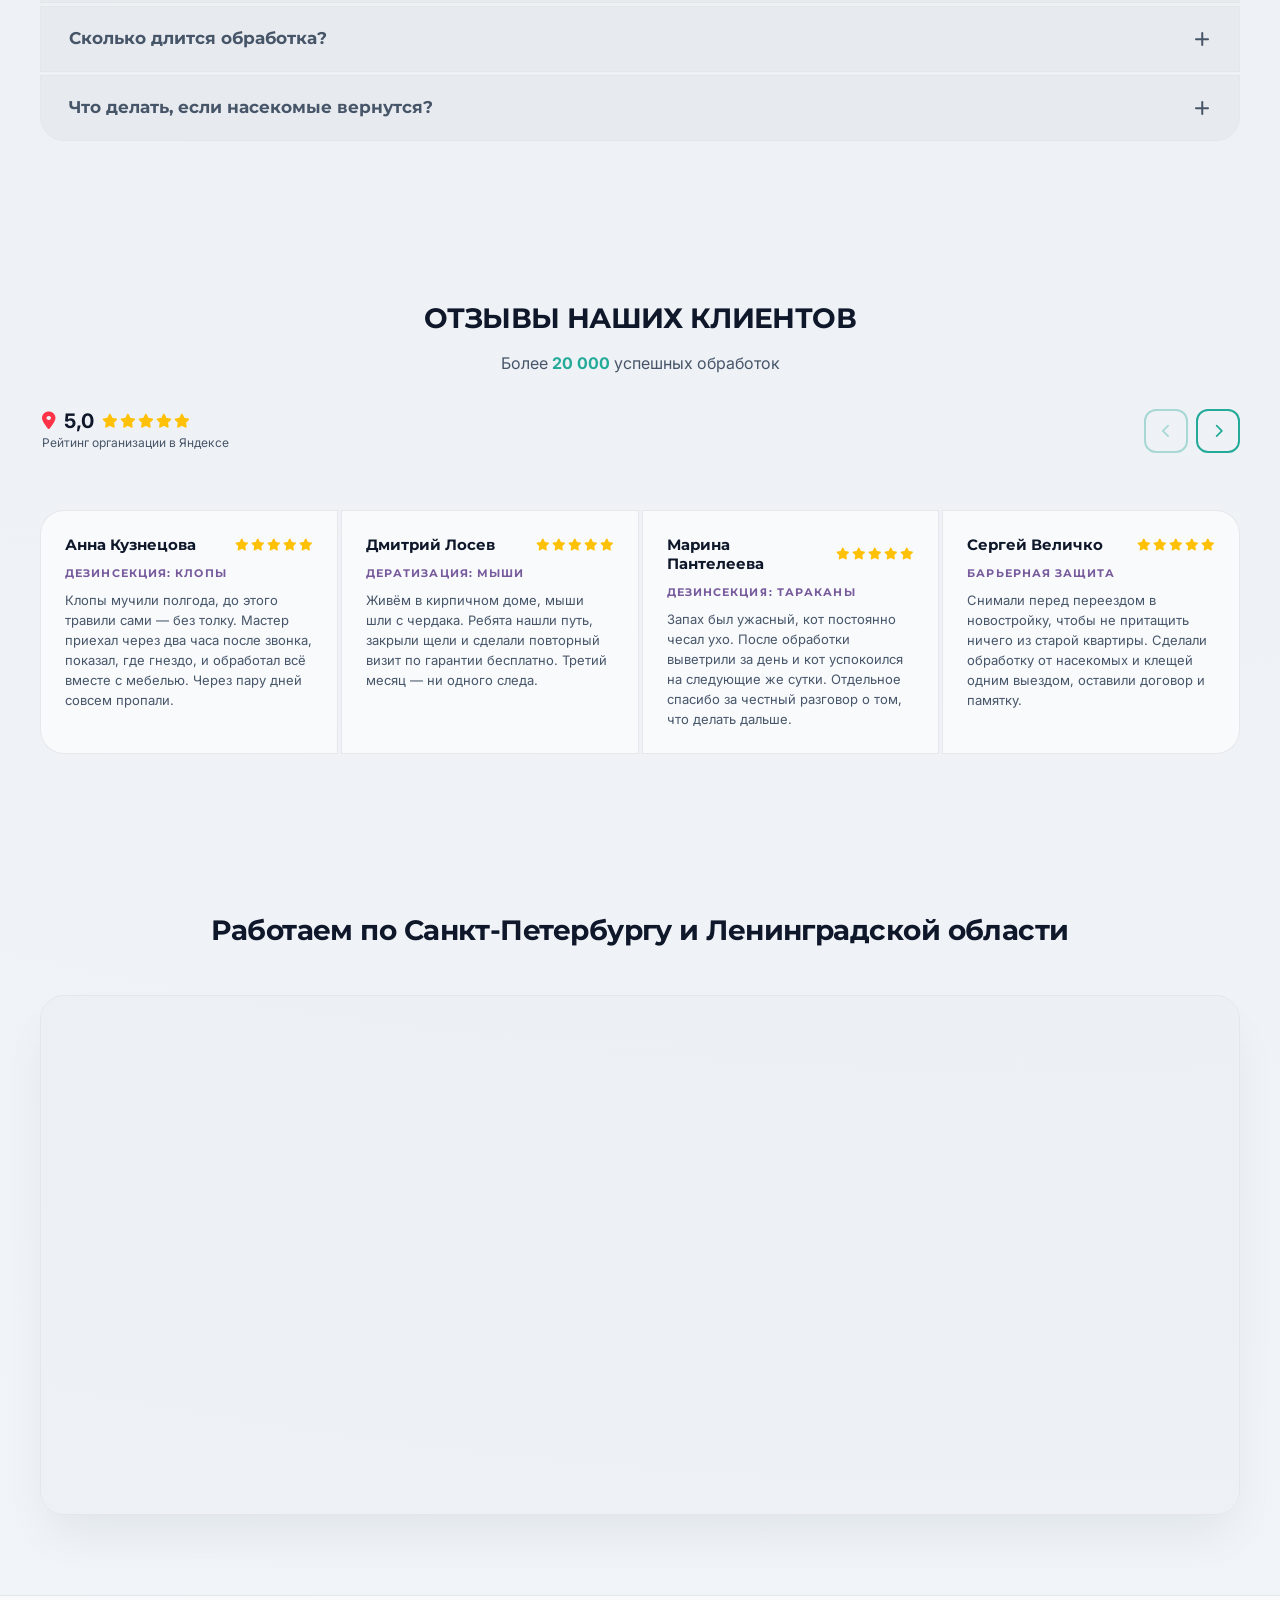
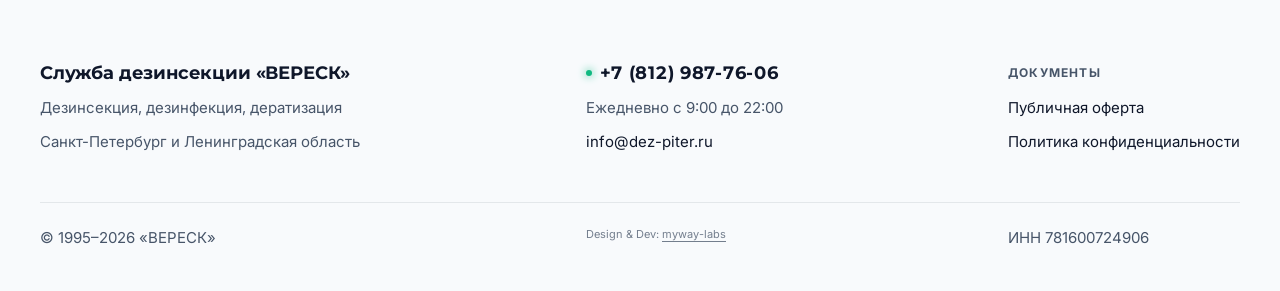
==== commit 996a6f17: "feat(footer): refactor grid layout for responsive footer structure" ====
--- a/index.html
+++ b/index.html
@@ -1114,18 +1114,18 @@
             <a href="mailto:veresk-dez@mail.ru" class="footer-link">info@dez-piter.ru</a>
           </div>
 
-          <div class="footer-col">
+          <div class="footer-col footer-docs">
             <p class="footer-label">Документы</p>
             <a class="footer-link" href="#">Публичная оферта</a>
             <a class="footer-link" href="#">Политика конфиденциальности</a>
           </div>
 
-        </div>
-
-        <div class="footer-bottom">
+          <div class="footer-divider" aria-hidden="true"></div>
+
           <p class="footer-muted">© 1995–2026 «ВЕРЕСК»</p>
           <p class="footer-credit">Design &amp; Dev: <a class="footer-credit-link" href="https://github.com/myway-labs" target="_blank" rel="noopener">myway-labs</a></p>
           <p class="footer-muted">ИНН 781600724906</p>
+
         </div>
       </div>
     </footer>
--- a/assets/css/style.css
+++ b/assets/css/style.css
@@ -3356,9 +3356,22 @@
 }
 
 .footer-grid {
+    /* Колонки по длине своего контента, распределены по ширине контейнера:
+       бренд — у левого края, документы упираются в правый край.
+       Верхние колонки и нижняя строка — одна сетка, поэтому треки общие
+       и подписи снизу встают ровно под колонками сверху */
     display: grid;
-    grid-template-columns: 1.4fr 1fr 1fr;
-    gap: 2.5rem 3rem;
+    grid-template-columns: auto auto auto;
+    justify-content: space-between;
+    column-gap: 3rem;
+}
+
+/* Линия-разделитель на всю ширину между верхними колонками и нижней строкой */
+.footer-divider {
+    grid-column: 1 / -1;
+    height: 1.5rem;
+    margin-top: 3rem;
+    border-top: 1px solid var(--border-grid);
 }
 
 .footer-col {
@@ -3431,34 +3444,13 @@
     text-underline-offset: 0.1875rem;
 }
 
-.footer-bottom {
-    /* Сетка 1fr / auto / 1fr: две подписи по краям, авторство ровно по центру */
-    display: grid;
-    grid-template-columns: 1fr auto 1fr;
-    align-items: center;
-    gap: 1rem;
-    margin-top: 3rem;
-    padding-top: 1.5rem;
-    border-top: 1px solid var(--border-grid);
-    font-size: 0.8125rem;
-}
-
-.footer-bottom > :last-child {
-    justify-self: end;
-}
-
-/* Подписи не переносятся: либо все в одну линию, либо (на мобиле) в столбик */
-.footer-bottom > * {
-    white-space: nowrap;
-}
-
 /* Авторство сайта: мельче и приглушённее остальных подписей */
 .footer-credit {
     margin: 0;
     font-size: 0.6875rem;
     line-height: 1.6;
     color: var(--text-muted);
-    text-align: center;
+    white-space: nowrap;
     opacity: 0.75;
 }
 
@@ -3484,26 +3476,39 @@
 }
 
 @media (max-width: 1024px) {
-    /* Три колонки держим в один ряд, ужимаем колонки зазорами, текст без переноса */
+    /* Три колонки держим в один ряд, ужимаем зазоры, текст без переноса */
     .footer-grid {
-        gap: 2rem 0.75rem;
+        column-gap: 0.75rem;
     }
 }
 
 /* Переводим футер в один столбик */
 @media (max-width: 768px) {
     .footer-grid {
-        grid-template-columns: 1fr;
-        gap: 2rem;
+        /* Нижняя строка — три равные колонки, верхние колонки идут во всю ширину */
+        grid-template-columns: repeat(3, 1fr);
+        column-gap: 1rem;
+        row-gap: 2rem;
     }
 
     /* Колонки в стек и по центру */
+    .footer-col,
+    .footer-divider {
+        grid-column: 1 / -1;
+    }
+
     .footer-col {
         align-items: center;
         justify-items: center;
         text-align: center;
     }
 
+    /* В стопке линия-разделитель тонкая, отступы задаёт row-gap */
+    .footer-divider {
+        height: 0;
+        margin-top: 0;
+    }
+
     /* В стопке на всю ширину футера шрифт к базовому размеру */
     .footer-name,
     .footer-phone {
@@ -3518,17 +3523,17 @@
     .footer-label {
         font-size: 0.75rem;
     }
+
+    /* Нижние подписи центрируем в своих колонках */
+    .footer-grid > .footer-muted,
+    .footer-credit {
+        text-align: center;
+    }
 }
 
 @media (max-width: 600px) {
-    .footer-bottom {
+    .footer-grid {
         grid-template-columns: 1fr;
-        gap: 0.4rem;
-        text-align: center;
-    }
-
-    .footer-bottom > :last-child {
-        justify-self: center;
     }
 
     /* Авторство уходит в самый низ — под ИНН */
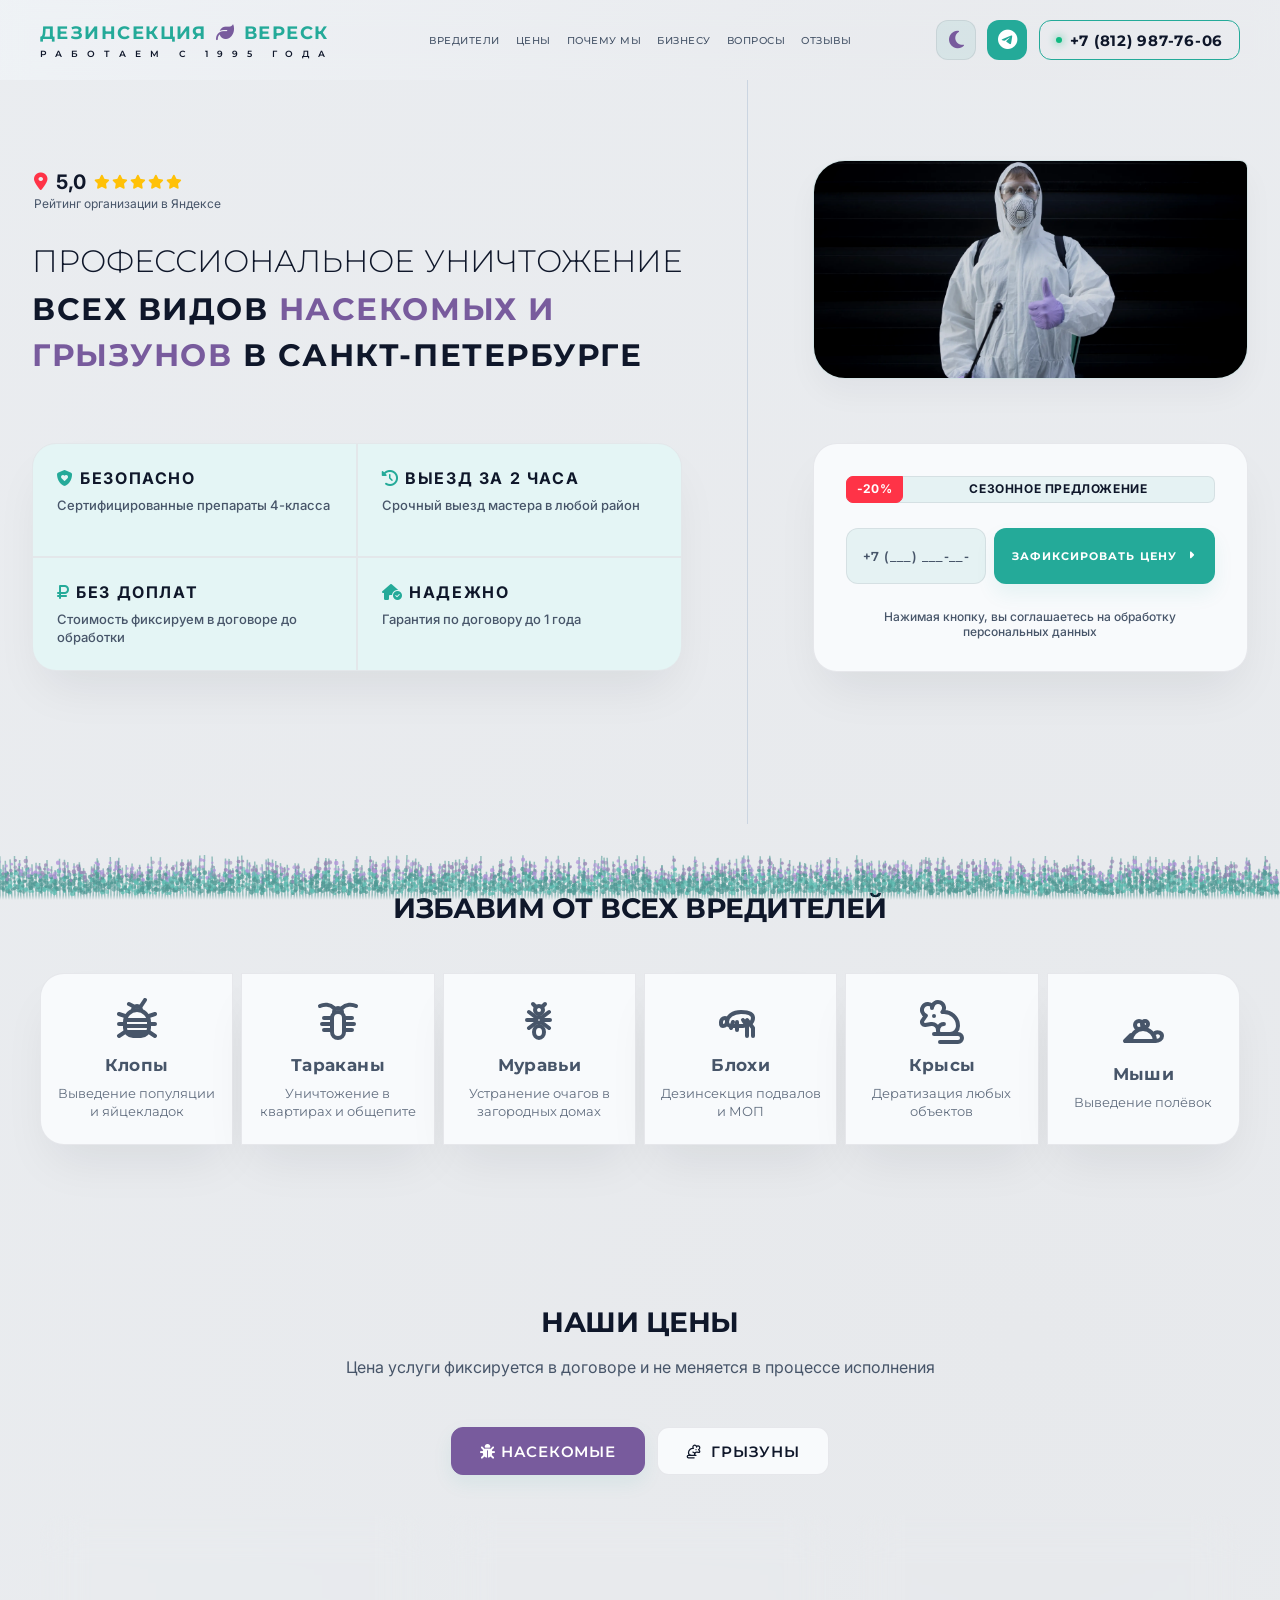
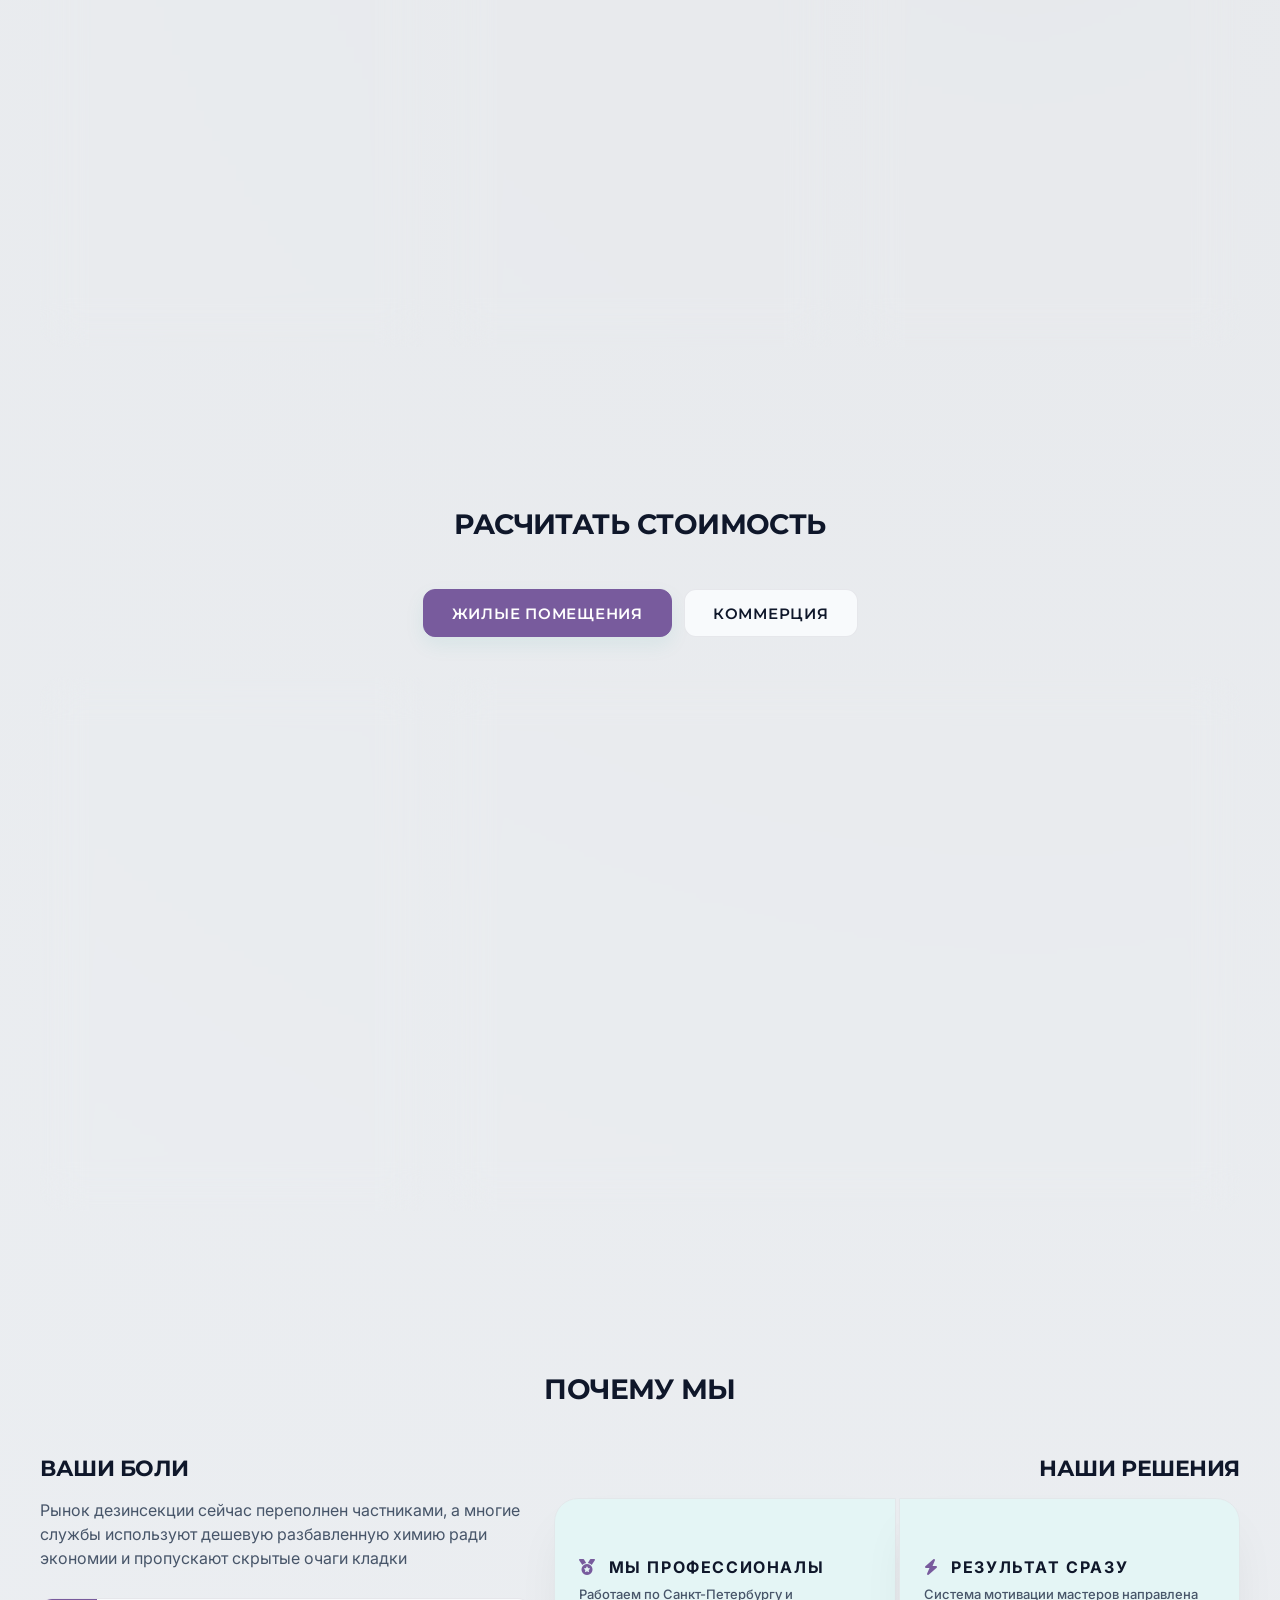
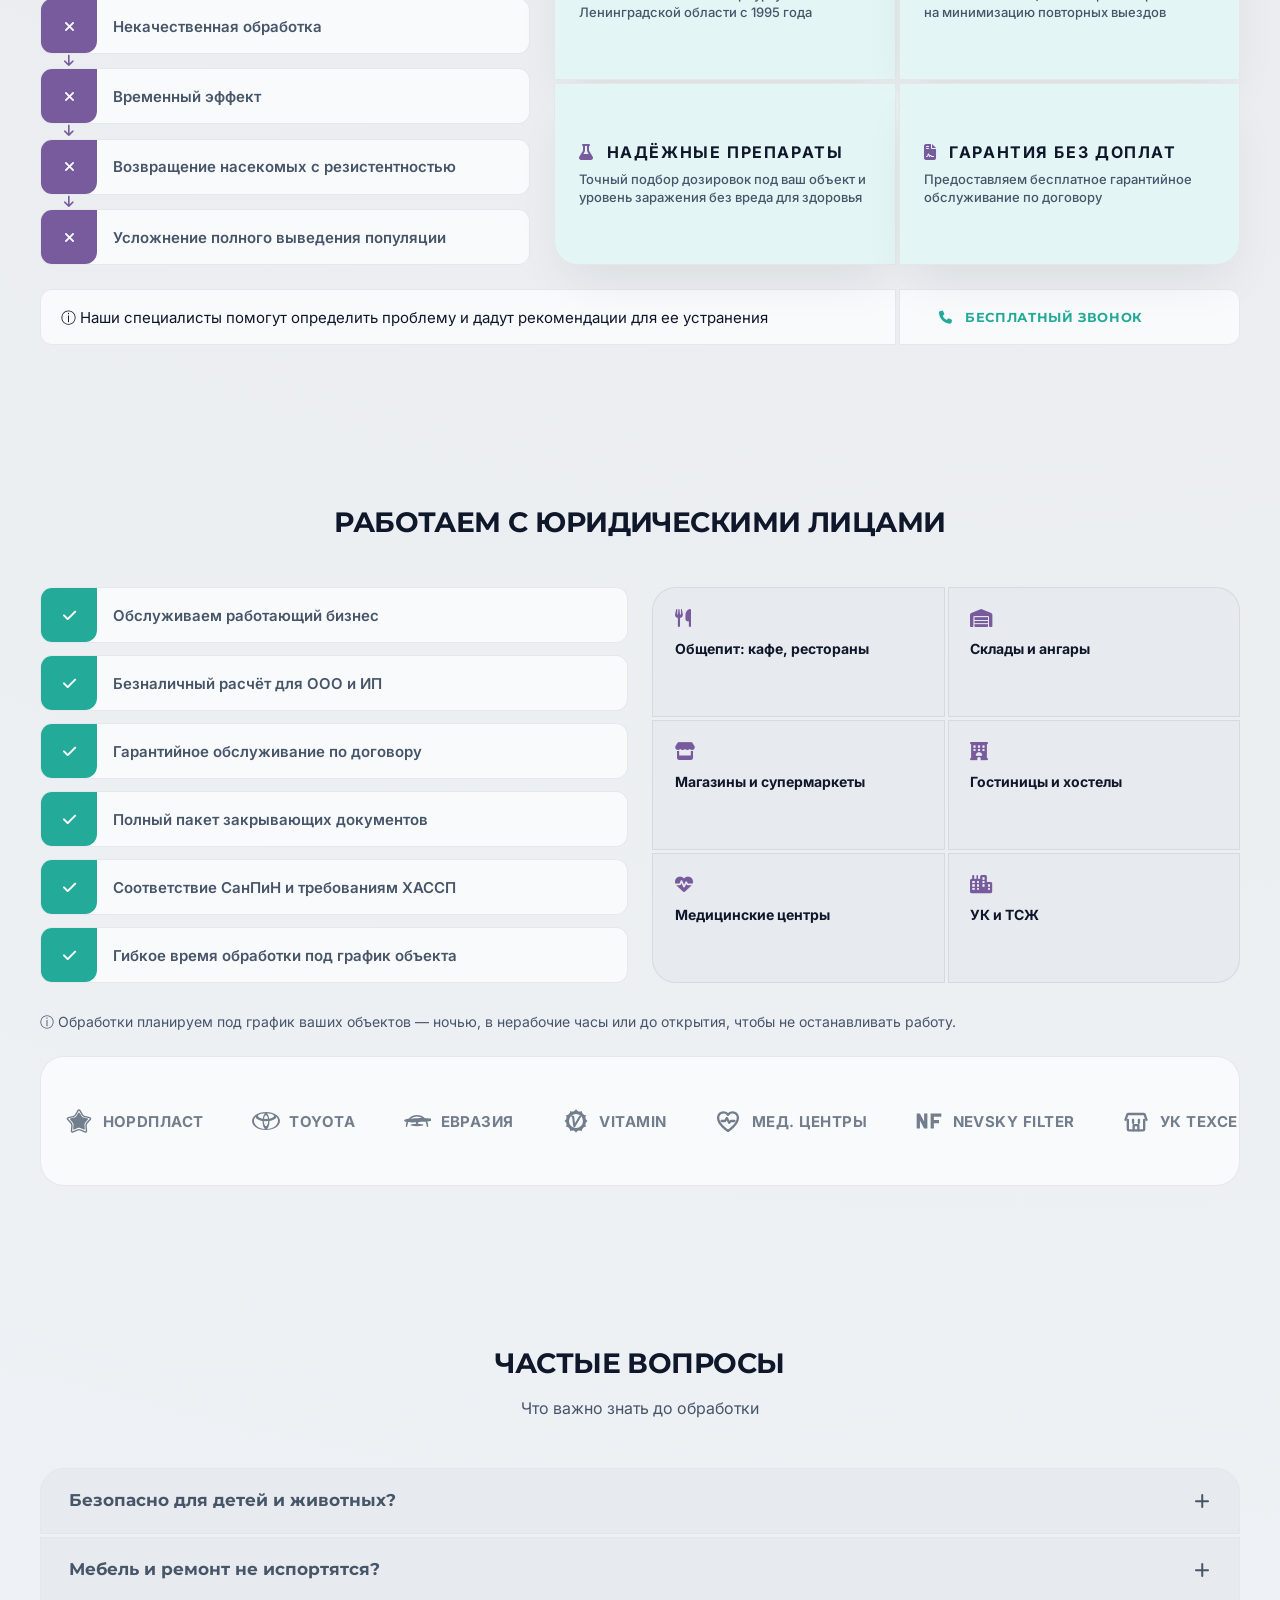
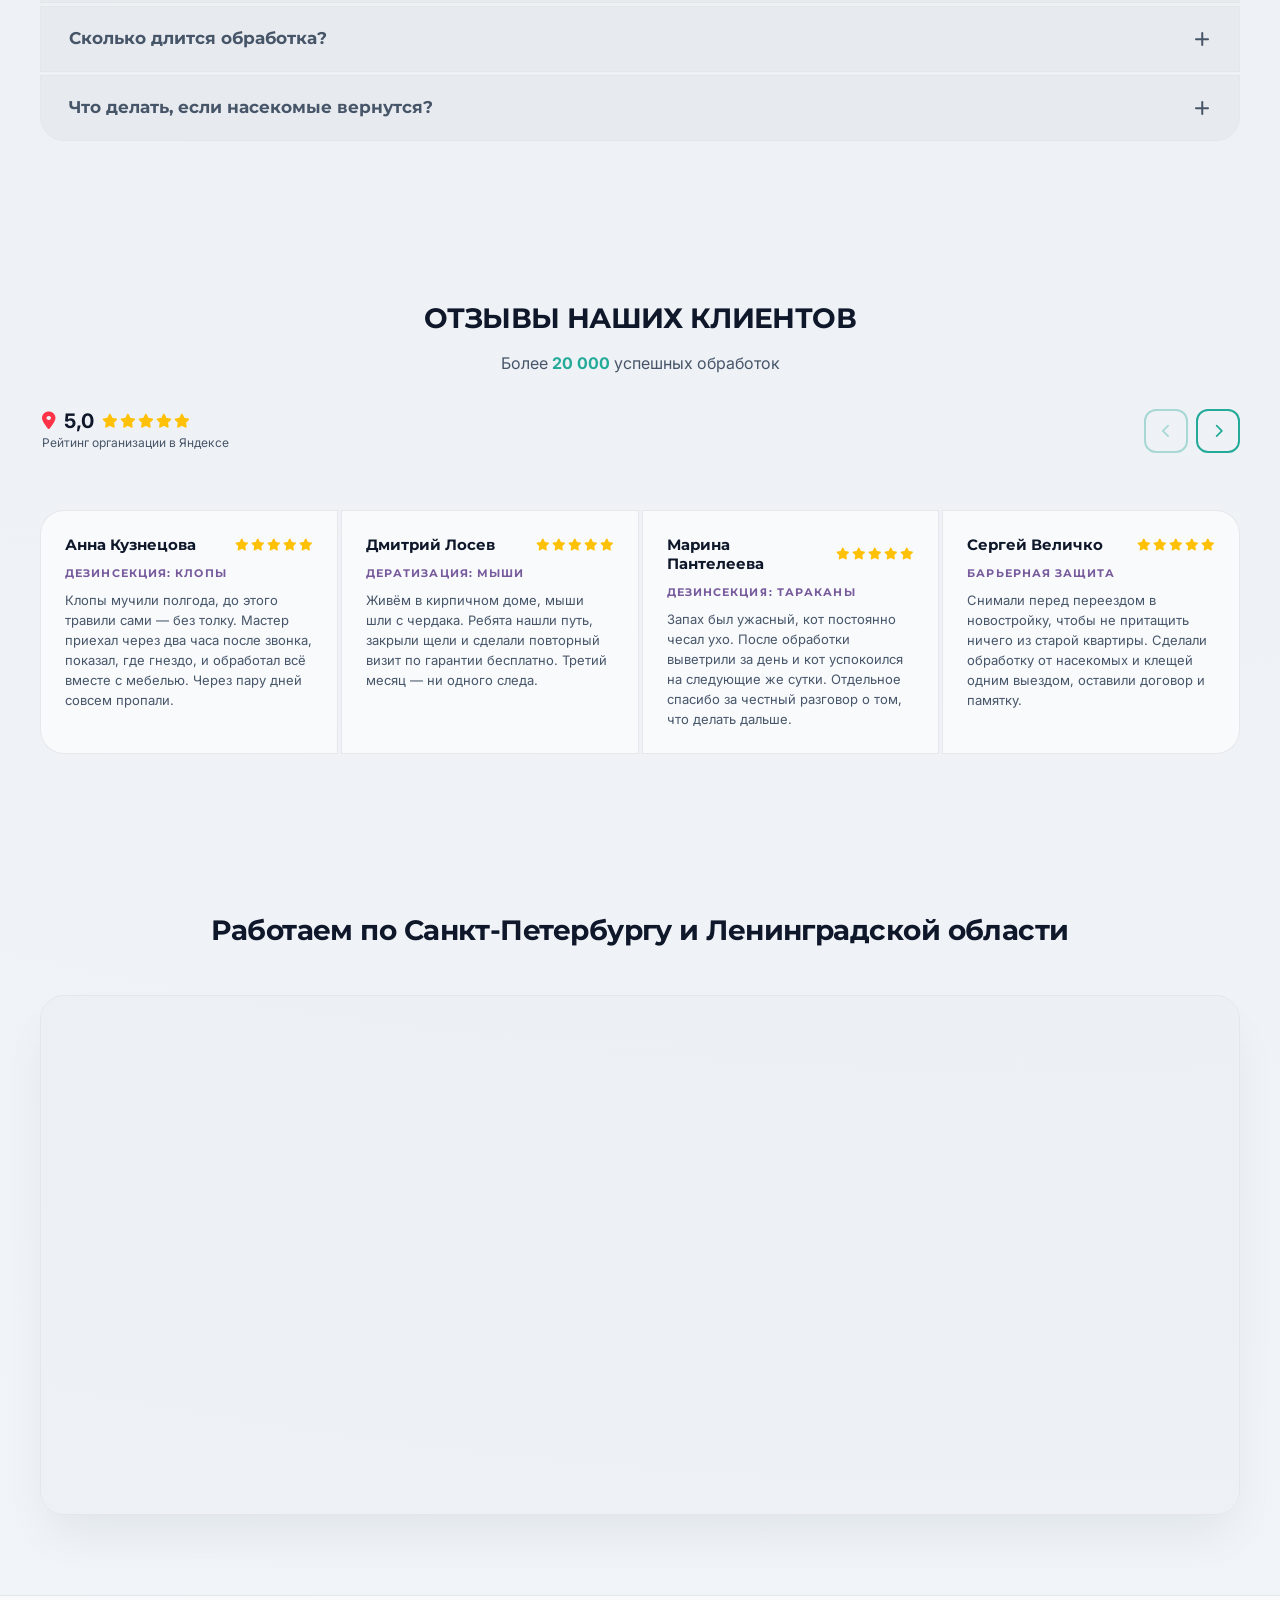
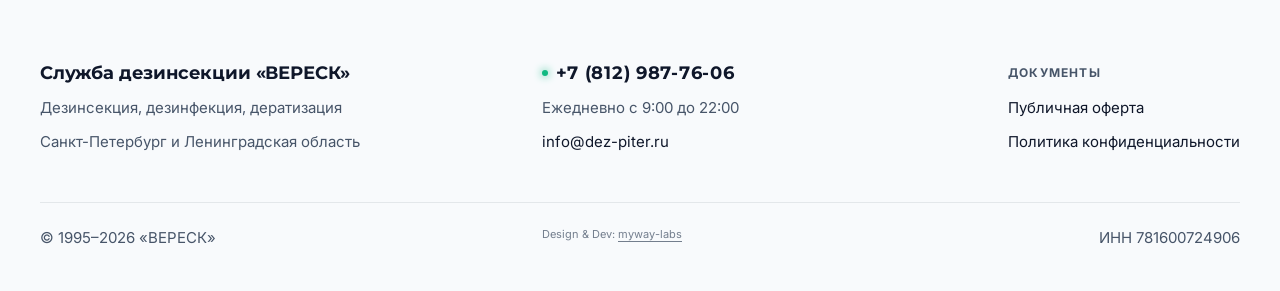
==== commit d46e1797: "feat(footer): adjust grid layout for responsive design with fixed-width columns and alignment - Chan" ====
--- a/index.html
+++ b/index.html
@@ -1124,7 +1124,7 @@
 
           <p class="footer-muted">© 1995–2026 «ВЕРЕСК»</p>
           <p class="footer-credit">Design &amp; Dev: <a class="footer-credit-link" href="https://github.com/myway-labs" target="_blank" rel="noopener">myway-labs</a></p>
-          <p class="footer-muted">ИНН 781600724906</p>
+          <p class="footer-muted footer-inn">ИНН 781600724906</p>
 
         </div>
       </div>
--- a/assets/css/style.css
+++ b/assets/css/style.css
@@ -3356,12 +3356,11 @@
 }
 
 .footer-grid {
-    /* Колонки по длине своего контента, распределены по ширине контейнера:
-       бренд — у левого края, документы упираются в правый край.
-       Верхние колонки и нижняя строка — одна сетка, поэтому треки общие
-       и подписи снизу встают ровно под колонками сверху */
+    /* Крайние колонки — одинаковой гибкой ширины (в диапазоне 250–350px),
+       средняя — по своему контенту. Так центральная колонка держится по центру,
+       а верхние и нижние треки остаются общими для одной сетки */
     display: grid;
-    grid-template-columns: auto auto auto;
+    grid-template-columns: minmax(250px, 350px) auto minmax(250px, 350px);
     justify-content: space-between;
     column-gap: 3rem;
 }
@@ -3384,6 +3383,12 @@
 
 .footer-col > :first-child {
     align-self: center;
+}
+
+/* Третью колонку (документы и ИНН) прижимаем к правому краю своего трека */
+.footer-docs,
+.footer-inn {
+    justify-self: end;
 }
 
 .footer-name {
@@ -3501,6 +3506,12 @@
         align-items: center;
         justify-items: center;
         text-align: center;
+    }
+
+    /* В стопке прижим к правому краю снимаем — колонки во всю ширину */
+    .footer-docs,
+    .footer-inn {
+        justify-self: stretch;
     }
 
     /* В стопке линия-разделитель тонкая, отступы задаёт row-gap */
